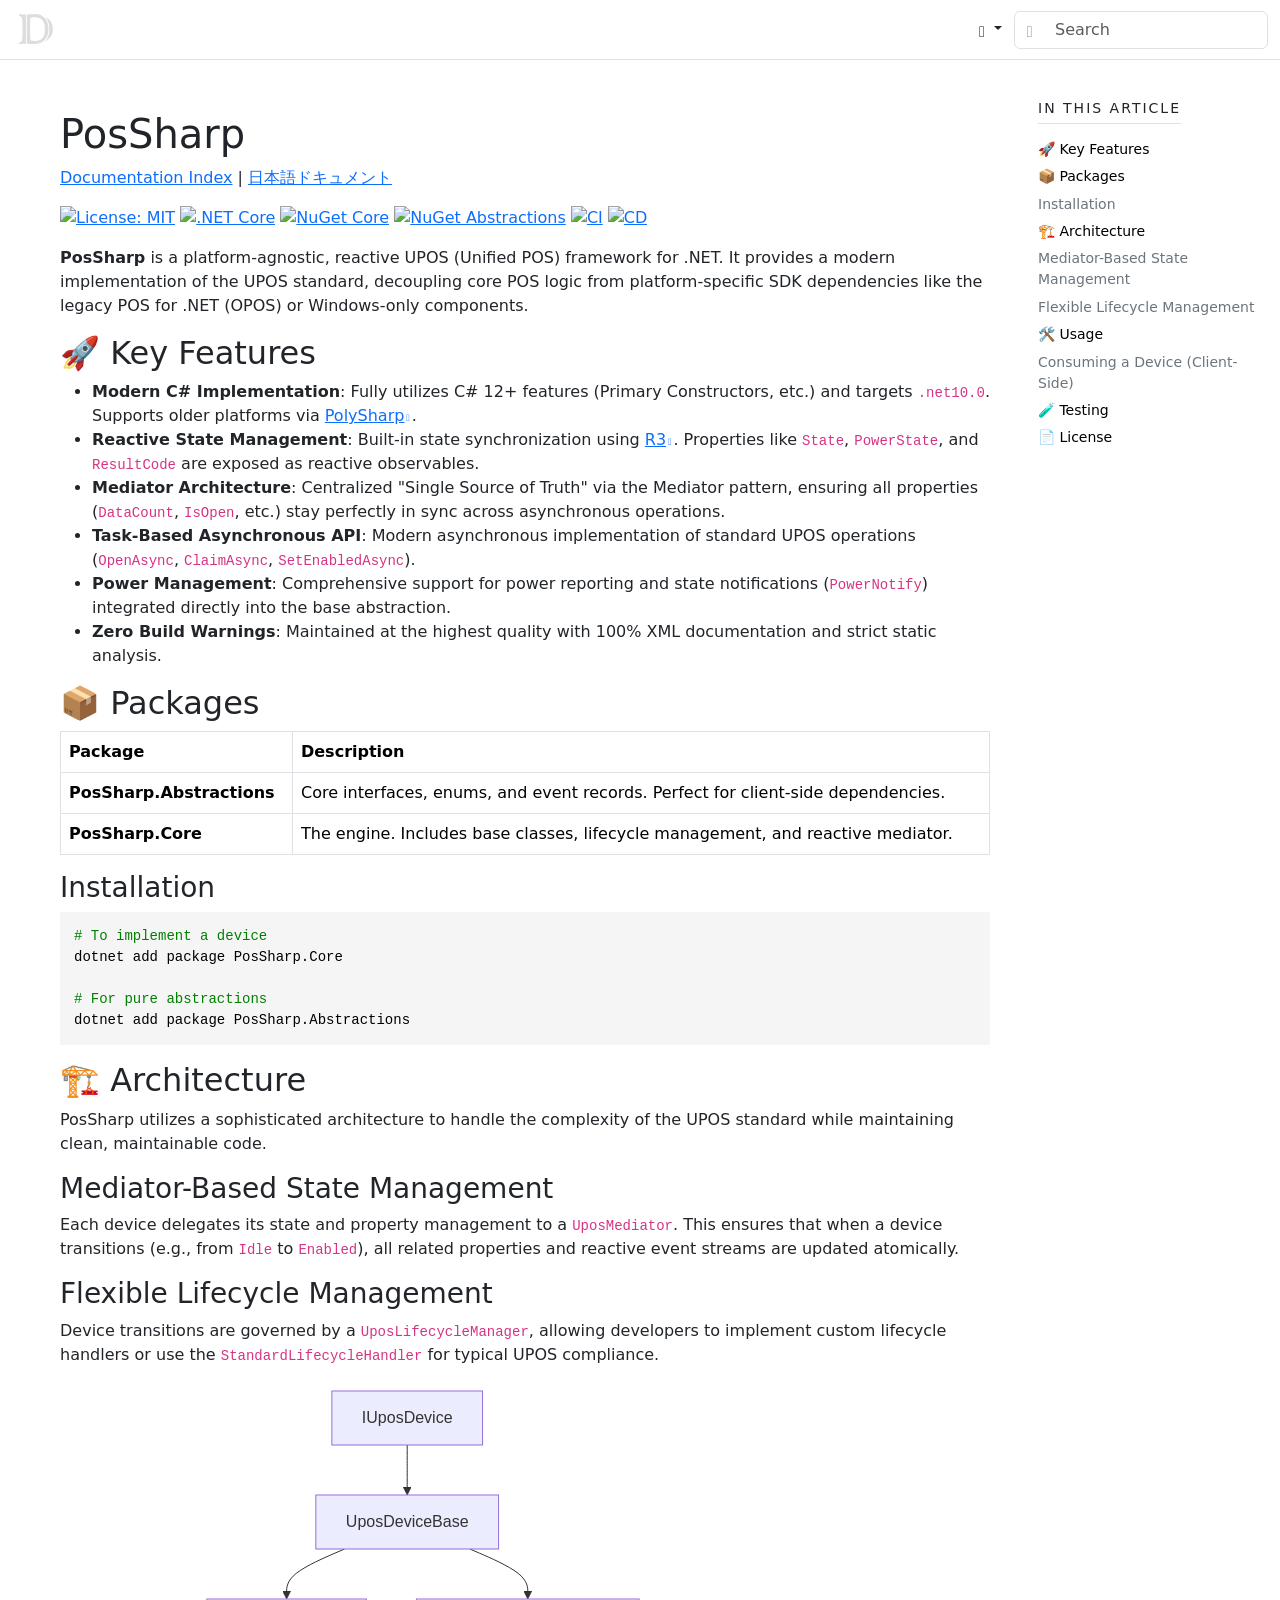
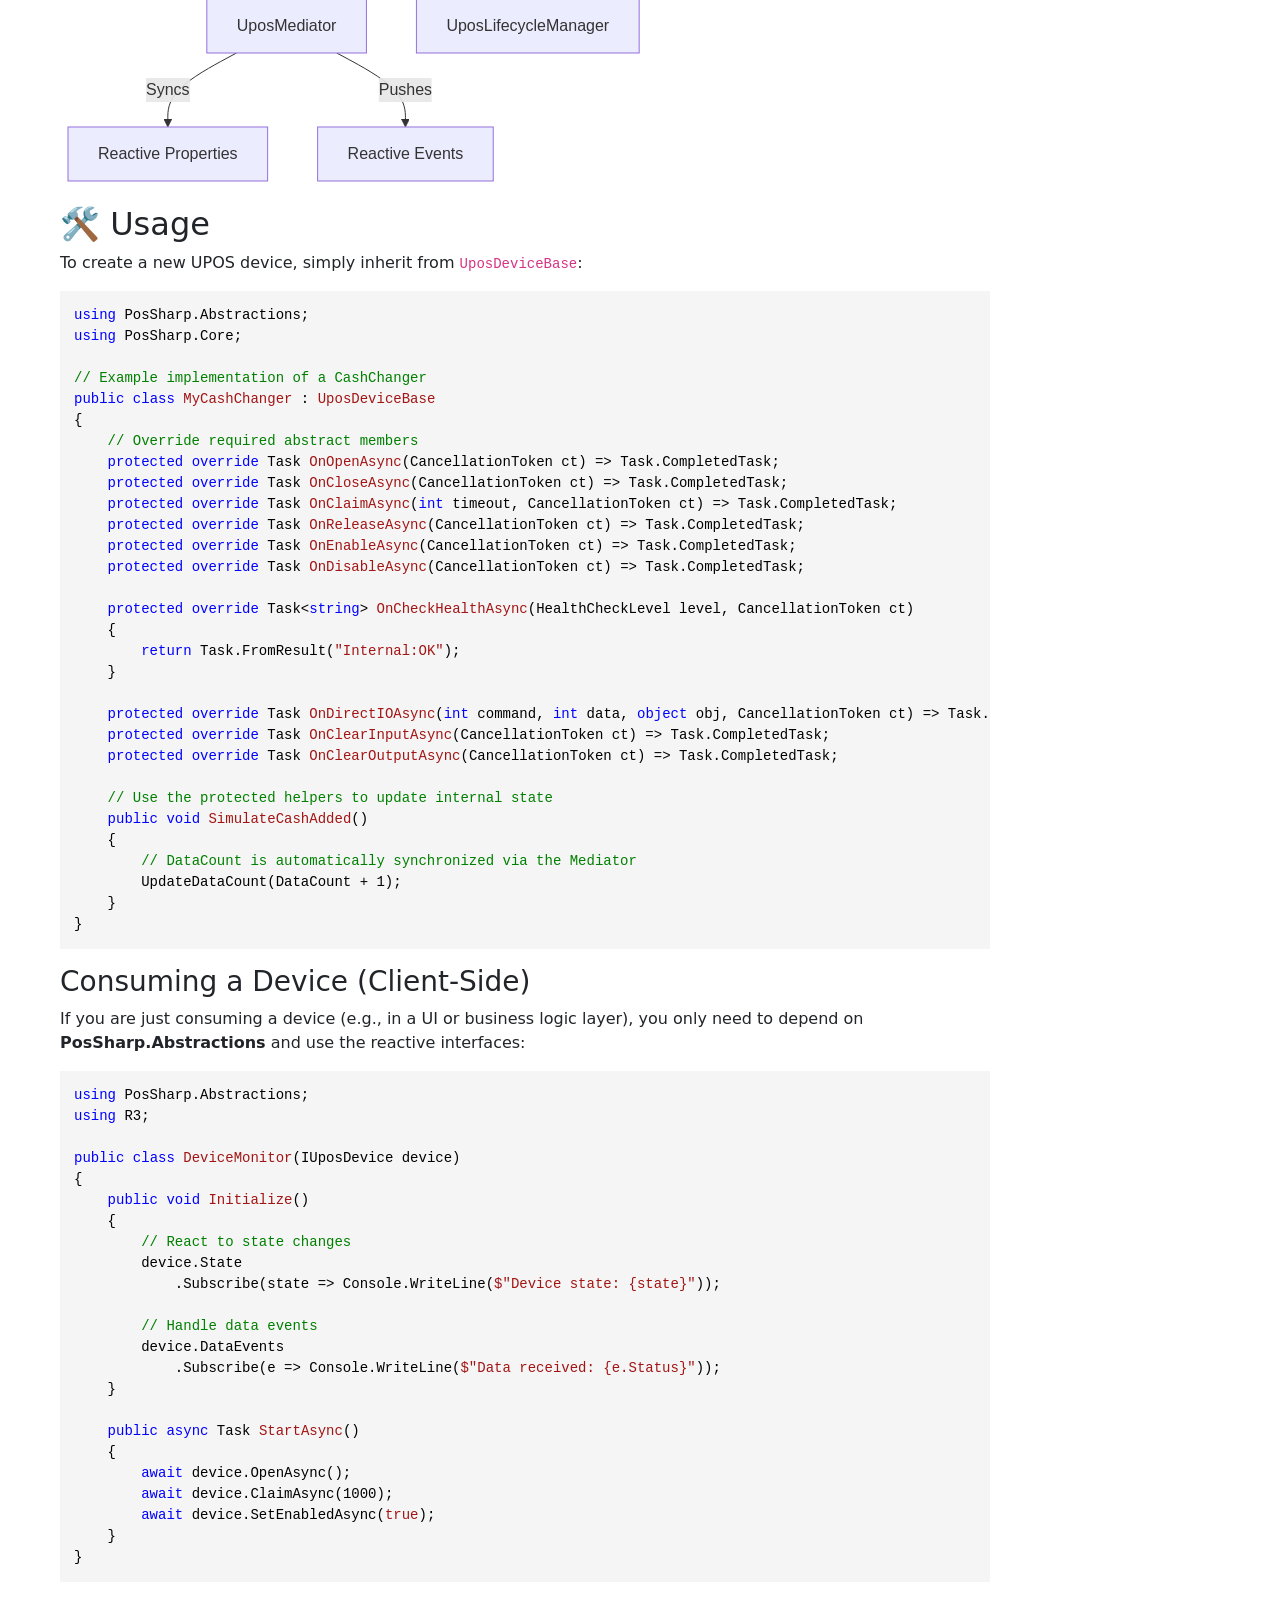
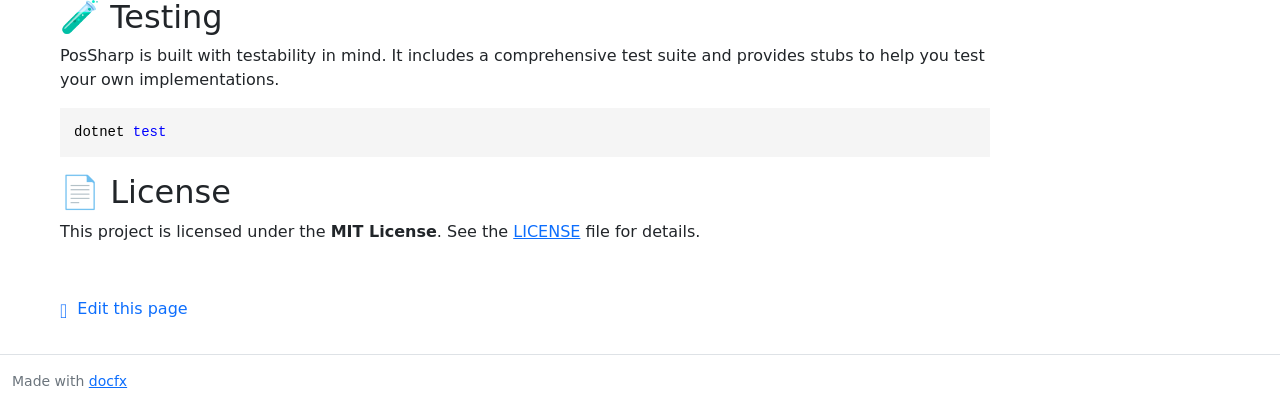
==== docs/reference/README.html @ 299fc596 "docs: add landing page for API reference site" ====
<!DOCTYPE html>
<html>
  <head>
    <meta charset="utf-8">
      <title>PosSharp | PosSharp API Reference </title>
      <meta name="viewport" content="width=device-width, initial-scale=1.0">
      <meta name="title" content="PosSharp | PosSharp API Reference ">
      
      
      <link rel="icon" href="favicon.ico">
      <link rel="stylesheet" href="public/docfx.min.css">
      <link rel="stylesheet" href="public/main.css">
      <meta name="docfx:navrel" content="">
      <meta name="docfx:tocrel" content="">
      
      <meta name="docfx:rel" content="">
      
      
      <meta name="docfx:docurl" content="https://github.com/w-red/PosSharp/blob/main/README.md/#L1">
      <meta name="loc:inThisArticle" content="In this article">
      <meta name="loc:searchResultsCount" content="{count} results for &quot;{query}&quot;">
      <meta name="loc:searchNoResults" content="No results for &quot;{query}&quot;">
      <meta name="loc:tocFilter" content="Filter by title">
      <meta name="loc:nextArticle" content="Next">
      <meta name="loc:prevArticle" content="Previous">
      <meta name="loc:themeLight" content="Light">
      <meta name="loc:themeDark" content="Dark">
      <meta name="loc:themeAuto" content="Auto">
      <meta name="loc:changeTheme" content="Change theme">
      <meta name="loc:copy" content="Copy">
      <meta name="loc:downloadPdf" content="Download PDF">

      <script type="module" src="./public/docfx.min.js"></script>

      <script>
        const theme = localStorage.getItem('theme') || 'auto'
        document.documentElement.setAttribute('data-bs-theme', theme === 'auto' ? (window.matchMedia('(prefers-color-scheme: dark)').matches ? 'dark' : 'light') : theme)
      </script>

  </head>

  <body class="tex2jax_ignore" data-layout="" data-yaml-mime="">
    <header class="bg-body border-bottom">
      <nav id="autocollapse" class="navbar navbar-expand-md" role="navigation">
        <div class="container-xxl flex-nowrap">
          <a class="navbar-brand" href="index.html">
            <img id="logo" class="svg" src="logo.svg" alt="">
            
          </a>
          <button class="btn btn-lg d-md-none border-0" type="button" data-bs-toggle="collapse" data-bs-target="#navpanel" aria-controls="navpanel" aria-expanded="false" aria-label="Toggle navigation">
            <i class="bi bi-three-dots"></i>
          </button>
          <div class="collapse navbar-collapse" id="navpanel">
            <div id="navbar">
              <form class="search" role="search" id="search">
                <i class="bi bi-search"></i>
                <input class="form-control" id="search-query" type="search" disabled placeholder="Search" autocomplete="off" aria-label="Search">
              </form>
            </div>
          </div>
        </div>
      </nav>
    </header>

    <main class="container-xxl">

      <div class="content">
        <div class="actionbar">

          <nav id="breadcrumb"></nav>
        </div>

        <article data-uid="">
<h1 id="possharp">PosSharp</h1>

<p><a href="docs/index.md">Documentation Index</a> | <a href="docs/index.jp.md">日本語ドキュメント</a></p>
<p><a href="https://opensource.org/licenses/MIT"><img src="https://img.shields.io/badge/License-MIT-yellow.svg" alt="License: MIT"></a>
<a href="https://dotnet.microsoft.com/download"><img src="https://img.shields.io/badge/.NET-10.0-blue.svg" alt=".NET Core"></a>
<a href="https://www.nuget.org/packages/PosSharp.Core/"><img src="https://img.shields.io/nuget/v/PosSharp.Core.svg?label=NuGet%20Core" alt="NuGet Core"></a>
<a href="https://www.nuget.org/packages/PosSharp.Abstractions/"><img src="https://img.shields.io/nuget/v/PosSharp.Abstractions.svg?label=NuGet%20Abstractions" alt="NuGet Abstractions"></a>
<a href="https://github.com/w-red/PosSharp/actions/workflows/ci.yml"><img src="https://github.com/w-red/PosSharp/actions/workflows/ci.yml/badge.svg" alt="CI"></a>
<a href="https://github.com/w-red/PosSharp/actions/workflows/release.yml"><img src="https://github.com/w-red/PosSharp/actions/workflows/release.yml/badge.svg" alt="CD"></a></p>
<p><strong>PosSharp</strong> is a platform-agnostic, reactive UPOS (Unified POS) framework for .NET. It provides a modern implementation of the UPOS standard, decoupling core POS logic from platform-specific SDK dependencies like the legacy POS for .NET (OPOS) or Windows-only components.</p>
<h2 id="-key-features">🚀 Key Features</h2>
<ul>
<li><strong>Modern C# Implementation</strong>: Fully utilizes C# 12+ features (Primary Constructors, etc.) and targets <code>.net10.0</code>. Supports older platforms via <a href="https://github.com/Sergio0694/PolySharp">PolySharp</a>.</li>
<li><strong>Reactive State Management</strong>: Built-in state synchronization using <a href="https://github.com/Cysharp/R3">R3</a>. Properties like <code>State</code>, <code>PowerState</code>, and <code>ResultCode</code> are exposed as reactive observables.</li>
<li><strong>Mediator Architecture</strong>: Centralized &quot;Single Source of Truth&quot; via the Mediator pattern, ensuring all properties (<code>DataCount</code>, <code>IsOpen</code>, etc.) stay perfectly in sync across asynchronous operations.</li>
<li><strong>Task-Based Asynchronous API</strong>: Modern asynchronous implementation of standard UPOS operations (<code>OpenAsync</code>, <code>ClaimAsync</code>, <code>SetEnabledAsync</code>).</li>
<li><strong>Power Management</strong>: Comprehensive support for power reporting and state notifications (<code>PowerNotify</code>) integrated directly into the base abstraction.</li>
<li><strong>Zero Build Warnings</strong>: Maintained at the highest quality with 100% XML documentation and strict static analysis.</li>
</ul>
<h2 id="-packages">📦 Packages</h2>
<table>
<thead>
<tr>
<th>Package</th>
<th>Description</th>
</tr>
</thead>
<tbody>
<tr>
<td><strong>PosSharp.Abstractions</strong></td>
<td>Core interfaces, enums, and event records. Perfect for client-side dependencies.</td>
</tr>
<tr>
<td><strong>PosSharp.Core</strong></td>
<td>The engine. Includes base classes, lifecycle management, and reactive mediator.</td>
</tr>
</tbody>
</table>
<h3 id="installation">Installation</h3>
<pre><code class="lang-bash"># To implement a device
dotnet add package PosSharp.Core

# For pure abstractions
dotnet add package PosSharp.Abstractions
</code></pre>
<h2 id="-architecture">🏗️ Architecture</h2>
<p>PosSharp utilizes a sophisticated architecture to handle the complexity of the UPOS standard while maintaining clean, maintainable code.</p>
<h3 id="mediator-based-state-management">Mediator-Based State Management</h3>
<p>Each device delegates its state and property management to a <code>UposMediator</code>. This ensures that when a device transitions (e.g., from <code>Idle</code> to <code>Enabled</code>), all related properties and reactive event streams are updated atomically.</p>
<h3 id="flexible-lifecycle-management">Flexible Lifecycle Management</h3>
<p>Device transitions are governed by a <code>UposLifecycleManager</code>, allowing developers to implement custom lifecycle handlers or use the <code>StandardLifecycleHandler</code> for typical UPOS compliance.</p>
<pre><code class="lang-mermaid">graph TD
    Device[IUposDevice] --&gt; Base[UposDeviceBase]
    Base --&gt; Mediator[UposMediator]
    Base --&gt; Lifecycle[UposLifecycleManager]
    Mediator -- Syncs --&gt; Props[Reactive Properties]
    Mediator -- Pushes --&gt; Events[Reactive Events]
</code></pre>
<h2 id="-usage">🛠️ Usage</h2>
<p>To create a new UPOS device, simply inherit from <code>UposDeviceBase</code>:</p>
<pre><code class="lang-csharp">using PosSharp.Abstractions;
using PosSharp.Core;

// Example implementation of a CashChanger
public class MyCashChanger : UposDeviceBase
{
    // Override required abstract members
    protected override Task OnOpenAsync(CancellationToken ct) =&gt; Task.CompletedTask;
    protected override Task OnCloseAsync(CancellationToken ct) =&gt; Task.CompletedTask;
    protected override Task OnClaimAsync(int timeout, CancellationToken ct) =&gt; Task.CompletedTask;
    protected override Task OnReleaseAsync(CancellationToken ct) =&gt; Task.CompletedTask;
    protected override Task OnEnableAsync(CancellationToken ct) =&gt; Task.CompletedTask;
    protected override Task OnDisableAsync(CancellationToken ct) =&gt; Task.CompletedTask;

    protected override Task&lt;string&gt; OnCheckHealthAsync(HealthCheckLevel level, CancellationToken ct)
    {
        return Task.FromResult(&quot;Internal:OK&quot;);
    }

    protected override Task OnDirectIOAsync(int command, int data, object obj, CancellationToken ct) =&gt; Task.CompletedTask;
    protected override Task OnClearInputAsync(CancellationToken ct) =&gt; Task.CompletedTask;
    protected override Task OnClearOutputAsync(CancellationToken ct) =&gt; Task.CompletedTask;
    
    // Use the protected helpers to update internal state
    public void SimulateCashAdded()
    {
        // DataCount is automatically synchronized via the Mediator
        UpdateDataCount(DataCount + 1);
    }
}
</code></pre>
<h3 id="consuming-a-device-client-side">Consuming a Device (Client-Side)</h3>
<p>If you are just consuming a device (e.g., in a UI or business logic layer), you only need to depend on <strong>PosSharp.Abstractions</strong> and use the reactive interfaces:</p>
<pre><code class="lang-csharp">using PosSharp.Abstractions;
using R3;

public class DeviceMonitor(IUposDevice device)
{
    public void Initialize()
    {
        // React to state changes
        device.State
            .Subscribe(state =&gt; Console.WriteLine($&quot;Device state: {state}&quot;));

        // Handle data events
        device.DataEvents
            .Subscribe(e =&gt; Console.WriteLine($&quot;Data received: {e.Status}&quot;));
    }

    public async Task StartAsync()
    {
        await device.OpenAsync();
        await device.ClaimAsync(1000);
        await device.SetEnabledAsync(true);
    }
}
</code></pre>
<h2 id="-testing">🧪 Testing</h2>
<p>PosSharp is built with testability in mind. It includes a comprehensive test suite and provides stubs to help you test your own implementations.</p>
<pre><code class="lang-bash">dotnet test
</code></pre>
<h2 id="-license">📄 License</h2>
<p>This project is licensed under the <strong>MIT License</strong>. See the <a href="LICENSE">LICENSE</a> file for details.</p>

</article>

        <div class="contribution d-print-none">
          <a href="https://github.com/w-red/PosSharp/blob/main/README.md/#L1" class="edit-link">Edit this page</a>
        </div>

        <div class="next-article d-print-none border-top" id="nextArticle"></div>

      </div>

      <div class="affix">
        <nav id="affix"></nav>
      </div>
    </main>

    <div class="container-xxl search-results" id="search-results"></div>

    <footer class="border-top text-secondary">
      <div class="container-xxl">
        <div class="flex-fill">
          <span>Made with <a href="https://dotnet.github.io/docfx">docfx</a></span>
        </div>
      </div>
    </footer>
  </body>
</html>
---- docs/reference/public/docfx.min.css ----
@charset "UTF-8";@font-face{font-display:block;font-family:bootstrap-icons;src:url("./bootstrap-icons-CVBWLLHT.woff2?24e3eb84d0bcaf83d77f904c78ac1f47") format("woff2"),url("./bootstrap-icons-VQNJTM6Q.woff?24e3eb84d0bcaf83d77f904c78ac1f47") format("woff")}.bi:before,[class^=bi-]:before,[class*=" bi-"]:before{display:inline-block;font-family:bootstrap-icons!important;font-style:normal;font-weight:400!important;font-variant:normal;text-transform:none;line-height:1;vertical-align:-.125em;-webkit-font-smoothing:antialiased;-moz-osx-font-smoothing:grayscale}.bi-123:before{content:"\f67f"}.bi-alarm-fill:before{content:"\f101"}.bi-alarm:before{content:"\f102"}.bi-align-bottom:before{content:"\f103"}.bi-align-center:before{content:"\f104"}.bi-align-end:before{content:"\f105"}.bi-align-middle:before{content:"\f106"}.bi-align-start:before{content:"\f107"}.bi-align-top:before{content:"\f108"}.bi-alt:before{content:"\f109"}.bi-app-indicator:before{content:"\f10a"}.bi-app:before{content:"\f10b"}.bi-archive-fill:before{content:"\f10c"}.bi-archive:before{content:"\f10d"}.bi-arrow-90deg-down:before{content:"\f10e"}.bi-arrow-90deg-left:before{content:"\f10f"}.bi-arrow-90deg-right:before{content:"\f110"}.bi-arrow-90deg-up:before{content:"\f111"}.bi-arrow-bar-down:before{content:"\f112"}.bi-arrow-bar-left:before{content:"\f113"}.bi-arrow-bar-right:before{content:"\f114"}.bi-arrow-bar-up:before{content:"\f115"}.bi-arrow-clockwise:before{content:"\f116"}.bi-arrow-counterclockwise:before{content:"\f117"}.bi-arrow-down-circle-fill:before{content:"\f118"}.bi-arrow-down-circle:before{content:"\f119"}.bi-arrow-down-left-circle-fill:before{content:"\f11a"}.bi-arrow-down-left-circle:before{content:"\f11b"}.bi-arrow-down-left-square-fill:before{content:"\f11c"}.bi-arrow-down-left-square:before{content:"\f11d"}.bi-arrow-down-left:before{content:"\f11e"}.bi-arrow-down-right-circle-fill:before{content:"\f11f"}.bi-arrow-down-right-circle:before{content:"\f120"}.bi-arrow-down-right-square-fill:before{content:"\f121"}.bi-arrow-down-right-square:before{content:"\f122"}.bi-arrow-down-right:before{content:"\f123"}.bi-arrow-down-short:before{content:"\f124"}.bi-arrow-down-square-fill:before{content:"\f125"}.bi-arrow-down-square:before{content:"\f126"}.bi-arrow-down-up:before{content:"\f127"}.bi-arrow-down:before{content:"\f128"}.bi-arrow-left-circle-fill:before{content:"\f129"}.bi-arrow-left-circle:before{content:"\f12a"}.bi-arrow-left-right:before{content:"\f12b"}.bi-arrow-left-short:before{content:"\f12c"}.bi-arrow-left-square-fill:before{content:"\f12d"}.bi-arrow-left-square:before{content:"\f12e"}.bi-arrow-left:before{content:"\f12f"}.bi-arrow-repeat:before{content:"\f130"}.bi-arrow-return-left:before{content:"\f131"}.bi-arrow-return-right:before{content:"\f132"}.bi-arrow-right-circle-fill:before{content:"\f133"}.bi-arrow-right-circle:before{content:"\f134"}.bi-arrow-right-short:before{content:"\f135"}.bi-arrow-right-square-fill:before{content:"\f136"}.bi-arrow-right-square:before{content:"\f137"}.bi-arrow-right:before{content:"\f138"}.bi-arrow-up-circle-fill:before{content:"\f139"}.bi-arrow-up-circle:before{content:"\f13a"}.bi-arrow-up-left-circle-fill:before{content:"\f13b"}.bi-arrow-up-left-circle:before{content:"\f13c"}.bi-arrow-up-left-square-fill:before{content:"\f13d"}.bi-arrow-up-left-square:before{content:"\f13e"}.bi-arrow-up-left:before{content:"\f13f"}.bi-arrow-up-right-circle-fill:before{content:"\f140"}.bi-arrow-up-right-circle:before{content:"\f141"}.bi-arrow-up-right-square-fill:before{content:"\f142"}.bi-arrow-up-right-square:before{content:"\f143"}.bi-arrow-up-right:before{content:"\f144"}.bi-arrow-up-short:before{content:"\f145"}.bi-arrow-up-square-fill:before{content:"\f146"}.bi-arrow-up-square:before{content:"\f147"}.bi-arrow-up:before{content:"\f148"}.bi-arrows-angle-contract:before{content:"\f149"}.bi-arrows-angle-expand:before{content:"\f14a"}.bi-arrows-collapse:before{content:"\f14b"}.bi-arrows-expand:before{content:"\f14c"}.bi-arrows-fullscreen:before{content:"\f14d"}.bi-arrows-move:before{content:"\f14e"}.bi-aspect-ratio-fill:before{content:"\f14f"}.bi-aspect-ratio:before{content:"\f150"}.bi-asterisk:before{content:"\f151"}.bi-at:before{content:"\f152"}.bi-award-fill:before{content:"\f153"}.bi-award:before{content:"\f154"}.bi-back:before{content:"\f155"}.bi-backspace-fill:before{content:"\f156"}.bi-backspace-reverse-fill:before{content:"\f157"}.bi-backspace-reverse:before{content:"\f158"}.bi-backspace:before{content:"\f159"}.bi-badge-3d-fill:before{content:"\f15a"}.bi-badge-3d:before{content:"\f15b"}.bi-badge-4k-fill:before{content:"\f15c"}.bi-badge-4k:before{content:"\f15d"}.bi-badge-8k-fill:before{content:"\f15e"}.bi-badge-8k:before{content:"\f15f"}.bi-badge-ad-fill:before{content:"\f160"}.bi-badge-ad:before{content:"\f161"}.bi-badge-ar-fill:before{content:"\f162"}.bi-badge-ar:before{content:"\f163"}.bi-badge-cc-fill:before{content:"\f164"}.bi-badge-cc:before{content:"\f165"}.bi-badge-hd-fill:before{content:"\f166"}.bi-badge-hd:before{content:"\f167"}.bi-badge-tm-fill:before{content:"\f168"}.bi-badge-tm:before{content:"\f169"}.bi-badge-vo-fill:before{content:"\f16a"}.bi-badge-vo:before{content:"\f16b"}.bi-badge-vr-fill:before{content:"\f16c"}.bi-badge-vr:before{content:"\f16d"}.bi-badge-wc-fill:before{content:"\f16e"}.bi-badge-wc:before{content:"\f16f"}.bi-bag-check-fill:before{content:"\f170"}.bi-bag-check:before{content:"\f171"}.bi-bag-dash-fill:before{content:"\f172"}.bi-bag-dash:before{content:"\f173"}.bi-bag-fill:before{content:"\f174"}.bi-bag-plus-fill:before{content:"\f175"}.bi-bag-plus:before{content:"\f176"}.bi-bag-x-fill:before{content:"\f177"}.bi-bag-x:before{content:"\f178"}.bi-bag:before{content:"\f179"}.bi-bar-chart-fill:before{content:"\f17a"}.bi-bar-chart-line-fill:before{content:"\f17b"}.bi-bar-chart-line:before{content:"\f17c"}.bi-bar-chart-steps:before{content:"\f17d"}.bi-bar-chart:before{content:"\f17e"}.bi-basket-fill:before{content:"\f17f"}.bi-basket:before{content:"\f180"}.bi-basket2-fill:before{content:"\f181"}.bi-basket2:before{content:"\f182"}.bi-basket3-fill:before{content:"\f183"}.bi-basket3:before{content:"\f184"}.bi-battery-charging:before{content:"\f185"}.bi-battery-full:before{content:"\f186"}.bi-battery-half:before{content:"\f187"}.bi-battery:before{content:"\f188"}.bi-bell-fill:before{content:"\f189"}.bi-bell:before{content:"\f18a"}.bi-bezier:before{content:"\f18b"}.bi-bezier2:before{content:"\f18c"}.bi-bicycle:before{content:"\f18d"}.bi-binoculars-fill:before{content:"\f18e"}.bi-binoculars:before{content:"\f18f"}.bi-blockquote-left:before{content:"\f190"}.bi-blockquote-right:before{content:"\f191"}.bi-book-fill:before{content:"\f192"}.bi-book-half:before{content:"\f193"}.bi-book:before{content:"\f194"}.bi-bookmark-check-fill:before{content:"\f195"}.bi-bookmark-check:before{content:"\f196"}.bi-bookmark-dash-fill:before{content:"\f197"}.bi-bookmark-dash:before{content:"\f198"}.bi-bookmark-fill:before{content:"\f199"}.bi-bookmark-heart-fill:before{content:"\f19a"}.bi-bookmark-heart:before{content:"\f19b"}.bi-bookmark-plus-fill:before{content:"\f19c"}.bi-bookmark-plus:before{content:"\f19d"}.bi-bookmark-star-fill:before{content:"\f19e"}.bi-bookmark-star:before{content:"\f19f"}.bi-bookmark-x-fill:before{content:"\f1a0"}.bi-bookmark-x:before{content:"\f1a1"}.bi-bookmark:before{content:"\f1a2"}.bi-bookmarks-fill:before{content:"\f1a3"}.bi-bookmarks:before{content:"\f1a4"}.bi-bookshelf:before{content:"\f1a5"}.bi-bootstrap-fill:before{content:"\f1a6"}.bi-bootstrap-reboot:before{content:"\f1a7"}.bi-bootstrap:before{content:"\f1a8"}.bi-border-all:before{content:"\f1a9"}.bi-border-bottom:before{content:"\f1aa"}.bi-border-center:before{content:"\f1ab"}.bi-border-inner:before{content:"\f1ac"}.bi-border-left:before{content:"\f1ad"}.bi-border-middle:before{content:"\f1ae"}.bi-border-outer:before{content:"\f1af"}.bi-border-right:before{content:"\f1b0"}.bi-border-style:before{content:"\f1b1"}.bi-border-top:before{content:"\f1b2"}.bi-border-width:before{content:"\f1b3"}.bi-border:before{content:"\f1b4"}.bi-bounding-box-circles:before{content:"\f1b5"}.bi-bounding-box:before{content:"\f1b6"}.bi-box-arrow-down-left:before{content:"\f1b7"}.bi-box-arrow-down-right:before{content:"\f1b8"}.bi-box-arrow-down:before{content:"\f1b9"}.bi-box-arrow-in-down-left:before{content:"\f1ba"}.bi-box-arrow-in-down-right:before{content:"\f1bb"}.bi-box-arrow-in-down:before{content:"\f1bc"}.bi-box-arrow-in-left:before{content:"\f1bd"}.bi-box-arrow-in-right:before{content:"\f1be"}.bi-box-arrow-in-up-left:before{content:"\f1bf"}.bi-box-arrow-in-up-right:before{content:"\f1c0"}.bi-box-arrow-in-up:before{content:"\f1c1"}.bi-box-arrow-left:before{content:"\f1c2"}.bi-box-arrow-right:before{content:"\f1c3"}.bi-box-arrow-up-left:before{content:"\f1c4"}.bi-box-arrow-up-right:before{content:"\f1c5"}.bi-box-arrow-up:before{content:"\f1c6"}.bi-box-seam:before{content:"\f1c7"}.bi-box:before{content:"\f1c8"}.bi-braces:before{content:"\f1c9"}.bi-bricks:before{content:"\f1ca"}.bi-briefcase-fill:before{content:"\f1cb"}.bi-briefcase:before{content:"\f1cc"}.bi-brightness-alt-high-fill:before{content:"\f1cd"}.bi-brightness-alt-high:before{content:"\f1ce"}.bi-brightness-alt-low-fill:before{content:"\f1cf"}.bi-brightness-alt-low:before{content:"\f1d0"}.bi-brightness-high-fill:before{content:"\f1d1"}.bi-brightness-high:before{content:"\f1d2"}.bi-brightness-low-fill:before{content:"\f1d3"}.bi-brightness-low:before{content:"\f1d4"}.bi-broadcast-pin:before{content:"\f1d5"}.bi-broadcast:before{content:"\f1d6"}.bi-brush-fill:before{content:"\f1d7"}.bi-brush:before{content:"\f1d8"}.bi-bucket-fill:before{content:"\f1d9"}.bi-bucket:before{content:"\f1da"}.bi-bug-fill:before{content:"\f1db"}.bi-bug:before{content:"\f1dc"}.bi-building:before{content:"\f1dd"}.bi-bullseye:before{content:"\f1de"}.bi-calculator-fill:before{content:"\f1df"}.bi-calculator:before{content:"\f1e0"}.bi-calendar-check-fill:before{content:"\f1e1"}.bi-calendar-check:before{content:"\f1e2"}.bi-calendar-date-fill:before{content:"\f1e3"}.bi-calendar-date:before{content:"\f1e4"}.bi-calendar-day-fill:before{content:"\f1e5"}.bi-calendar-day:before{content:"\f1e6"}.bi-calendar-event-fill:before{content:"\f1e7"}.bi-calendar-event:before{content:"\f1e8"}.bi-calendar-fill:before{content:"\f1e9"}.bi-calendar-minus-fill:before{content:"\f1ea"}.bi-calendar-minus:before{content:"\f1eb"}.bi-calendar-month-fill:before{content:"\f1ec"}.bi-calendar-month:before{content:"\f1ed"}.bi-calendar-plus-fill:before{content:"\f1ee"}.bi-calendar-plus:before{content:"\f1ef"}.bi-calendar-range-fill:before{content:"\f1f0"}.bi-calendar-range:before{content:"\f1f1"}.bi-calendar-week-fill:before{content:"\f1f2"}.bi-calendar-week:before{content:"\f1f3"}.bi-calendar-x-fill:before{content:"\f1f4"}.bi-calendar-x:before{content:"\f1f5"}.bi-calendar:before{content:"\f1f6"}.bi-calendar2-check-fill:before{content:"\f1f7"}.bi-calendar2-check:before{content:"\f1f8"}.bi-calendar2-date-fill:before{content:"\f1f9"}.bi-calendar2-date:before{content:"\f1fa"}.bi-calendar2-day-fill:before{content:"\f1fb"}.bi-calendar2-day:before{content:"\f1fc"}.bi-calendar2-event-fill:before{content:"\f1fd"}.bi-calendar2-event:before{content:"\f1fe"}.bi-calendar2-fill:before{content:"\f1ff"}.bi-calendar2-minus-fill:before{content:"\f200"}.bi-calendar2-minus:before{content:"\f201"}.bi-calendar2-month-fill:before{content:"\f202"}.bi-calendar2-month:before{content:"\f203"}.bi-calendar2-plus-fill:before{content:"\f204"}.bi-calendar2-plus:before{content:"\f205"}.bi-calendar2-range-fill:before{content:"\f206"}.bi-calendar2-range:before{content:"\f207"}.bi-calendar2-week-fill:before{content:"\f208"}.bi-calendar2-week:before{content:"\f209"}.bi-calendar2-x-fill:before{content:"\f20a"}.bi-calendar2-x:before{content:"\f20b"}.bi-calendar2:before{content:"\f20c"}.bi-calendar3-event-fill:before{content:"\f20d"}.bi-calendar3-event:before{content:"\f20e"}.bi-calendar3-fill:before{content:"\f20f"}.bi-calendar3-range-fill:before{content:"\f210"}.bi-calendar3-range:before{content:"\f211"}.bi-calendar3-week-fill:before{content:"\f212"}.bi-calendar3-week:before{content:"\f213"}.bi-calendar3:before{content:"\f214"}.bi-calendar4-event:before{content:"\f215"}.bi-calendar4-range:before{content:"\f216"}.bi-calendar4-week:before{content:"\f217"}.bi-calendar4:before{content:"\f218"}.bi-camera-fill:before{content:"\f219"}.bi-camera-reels-fill:before{content:"\f21a"}.bi-camera-reels:before{content:"\f21b"}.bi-camera-video-fill:before{content:"\f21c"}.bi-camera-video-off-fill:before{content:"\f21d"}.bi-camera-video-off:before{content:"\f21e"}.bi-camera-video:before{content:"\f21f"}.bi-camera:before{content:"\f220"}.bi-camera2:before{content:"\f221"}.bi-capslock-fill:before{content:"\f222"}.bi-capslock:before{content:"\f223"}.bi-card-checklist:before{content:"\f224"}.bi-card-heading:before{content:"\f225"}.bi-card-image:before{content:"\f226"}.bi-card-list:before{content:"\f227"}.bi-card-text:before{content:"\f228"}.bi-caret-down-fill:before{content:"\f229"}.bi-caret-down-square-fill:before{content:"\f22a"}.bi-caret-down-square:before{content:"\f22b"}.bi-caret-down:before{content:"\f22c"}.bi-caret-left-fill:before{content:"\f22d"}.bi-caret-left-square-fill:before{content:"\f22e"}.bi-caret-left-square:before{content:"\f22f"}.bi-caret-left:before{content:"\f230"}.bi-caret-right-fill:before{content:"\f231"}.bi-caret-right-square-fill:before{content:"\f232"}.bi-caret-right-square:before{content:"\f233"}.bi-caret-right:before{content:"\f234"}.bi-caret-up-fill:before{content:"\f235"}.bi-caret-up-square-fill:before{content:"\f236"}.bi-caret-up-square:before{content:"\f237"}.bi-caret-up:before{content:"\f238"}.bi-cart-check-fill:before{content:"\f239"}.bi-cart-check:before{content:"\f23a"}.bi-cart-dash-fill:before{content:"\f23b"}.bi-cart-dash:before{content:"\f23c"}.bi-cart-fill:before{content:"\f23d"}.bi-cart-plus-fill:before{content:"\f23e"}.bi-cart-plus:before{content:"\f23f"}.bi-cart-x-fill:before{content:"\f240"}.bi-cart-x:before{content:"\f241"}.bi-cart:before{content:"\f242"}.bi-cart2:before{content:"\f243"}.bi-cart3:before{content:"\f244"}.bi-cart4:before{content:"\f245"}.bi-cash-stack:before{content:"\f246"}.bi-cash:before{content:"\f247"}.bi-cast:before{content:"\f248"}.bi-chat-dots-fill:before{content:"\f249"}.bi-chat-dots:before{content:"\f24a"}.bi-chat-fill:before{content:"\f24b"}.bi-chat-left-dots-fill:before{content:"\f24c"}.bi-chat-left-dots:before{content:"\f24d"}.bi-chat-left-fill:before{content:"\f24e"}.bi-chat-left-quote-fill:before{content:"\f24f"}.bi-chat-left-quote:before{content:"\f250"}.bi-chat-left-text-fill:before{content:"\f251"}.bi-chat-left-text:before{content:"\f252"}.bi-chat-left:before{content:"\f253"}.bi-chat-quote-fill:before{content:"\f254"}.bi-chat-quote:before{content:"\f255"}.bi-chat-right-dots-fill:before{content:"\f256"}.bi-chat-right-dots:before{content:"\f257"}.bi-chat-right-fill:before{content:"\f258"}.bi-chat-right-quote-fill:before{content:"\f259"}.bi-chat-right-quote:before{content:"\f25a"}.bi-chat-right-text-fill:before{content:"\f25b"}.bi-chat-right-text:before{content:"\f25c"}.bi-chat-right:before{content:"\f25d"}.bi-chat-square-dots-fill:before{content:"\f25e"}.bi-chat-square-dots:before{content:"\f25f"}.bi-chat-square-fill:before{content:"\f260"}.bi-chat-square-quote-fill:before{content:"\f261"}.bi-chat-square-quote:before{content:"\f262"}.bi-chat-square-text-fill:before{content:"\f263"}.bi-chat-square-text:before{content:"\f264"}.bi-chat-square:before{content:"\f265"}.bi-chat-text-fill:before{content:"\f266"}.bi-chat-text:before{content:"\f267"}.bi-chat:before{content:"\f268"}.bi-check-all:before{content:"\f269"}.bi-check-circle-fill:before{content:"\f26a"}.bi-check-circle:before{content:"\f26b"}.bi-check-square-fill:before{content:"\f26c"}.bi-check-square:before{content:"\f26d"}.bi-check:before{content:"\f26e"}.bi-check2-all:before{content:"\f26f"}.bi-check2-circle:before{content:"\f270"}.bi-check2-square:before{content:"\f271"}.bi-check2:before{content:"\f272"}.bi-chevron-bar-contract:before{content:"\f273"}.bi-chevron-bar-down:before{content:"\f274"}.bi-chevron-bar-expand:before{content:"\f275"}.bi-chevron-bar-left:before{content:"\f276"}.bi-chevron-bar-right:before{content:"\f277"}.bi-chevron-bar-up:before{content:"\f278"}.bi-chevron-compact-down:before{content:"\f279"}.bi-chevron-compact-left:before{content:"\f27a"}.bi-chevron-compact-right:before{content:"\f27b"}.bi-chevron-compact-up:before{content:"\f27c"}.bi-chevron-contract:before{content:"\f27d"}.bi-chevron-double-down:before{content:"\f27e"}.bi-chevron-double-left:before{content:"\f27f"}.bi-chevron-double-right:before{content:"\f280"}.bi-chevron-double-up:before{content:"\f281"}.bi-chevron-down:before{content:"\f282"}.bi-chevron-expand:before{content:"\f283"}.bi-chevron-left:before{content:"\f284"}.bi-chevron-right:before{content:"\f285"}.bi-chevron-up:before{content:"\f286"}.bi-circle-fill:before{content:"\f287"}.bi-circle-half:before{content:"\f288"}.bi-circle-square:before{content:"\f289"}.bi-circle:before{content:"\f28a"}.bi-clipboard-check:before{content:"\f28b"}.bi-clipboard-data:before{content:"\f28c"}.bi-clipboard-minus:before{content:"\f28d"}.bi-clipboard-plus:before{content:"\f28e"}.bi-clipboard-x:before{content:"\f28f"}.bi-clipboard:before{content:"\f290"}.bi-clock-fill:before{content:"\f291"}.bi-clock-history:before{content:"\f292"}.bi-clock:before{content:"\f293"}.bi-cloud-arrow-down-fill:before{content:"\f294"}.bi-cloud-arrow-down:before{content:"\f295"}.bi-cloud-arrow-up-fill:before{content:"\f296"}.bi-cloud-arrow-up:before{content:"\f297"}.bi-cloud-check-fill:before{content:"\f298"}.bi-cloud-check:before{content:"\f299"}.bi-cloud-download-fill:before{content:"\f29a"}.bi-cloud-download:before{content:"\f29b"}.bi-cloud-drizzle-fill:before{content:"\f29c"}.bi-cloud-drizzle:before{content:"\f29d"}.bi-cloud-fill:before{content:"\f29e"}.bi-cloud-fog-fill:before{content:"\f29f"}.bi-cloud-fog:before{content:"\f2a0"}.bi-cloud-fog2-fill:before{content:"\f2a1"}.bi-cloud-fog2:before{content:"\f2a2"}.bi-cloud-hail-fill:before{content:"\f2a3"}.bi-cloud-hail:before{content:"\f2a4"}.bi-cloud-haze-fill:before{content:"\f2a6"}.bi-cloud-haze:before{content:"\f2a7"}.bi-cloud-haze2-fill:before{content:"\f2a8"}.bi-cloud-lightning-fill:before{content:"\f2a9"}.bi-cloud-lightning-rain-fill:before{content:"\f2aa"}.bi-cloud-lightning-rain:before{content:"\f2ab"}.bi-cloud-lightning:before{content:"\f2ac"}.bi-cloud-minus-fill:before{content:"\f2ad"}.bi-cloud-minus:before{content:"\f2ae"}.bi-cloud-moon-fill:before{content:"\f2af"}.bi-cloud-moon:before{content:"\f2b0"}.bi-cloud-plus-fill:before{content:"\f2b1"}.bi-cloud-plus:before{content:"\f2b2"}.bi-cloud-rain-fill:before{content:"\f2b3"}.bi-cloud-rain-heavy-fill:before{content:"\f2b4"}.bi-cloud-rain-heavy:before{content:"\f2b5"}.bi-cloud-rain:before{content:"\f2b6"}.bi-cloud-slash-fill:before{content:"\f2b7"}.bi-cloud-slash:before{content:"\f2b8"}.bi-cloud-sleet-fill:before{content:"\f2b9"}.bi-cloud-sleet:before{content:"\f2ba"}.bi-cloud-snow-fill:before{content:"\f2bb"}.bi-cloud-snow:before{content:"\f2bc"}.bi-cloud-sun-fill:before{content:"\f2bd"}.bi-cloud-sun:before{content:"\f2be"}.bi-cloud-upload-fill:before{content:"\f2bf"}.bi-cloud-upload:before{content:"\f2c0"}.bi-cloud:before{content:"\f2c1"}.bi-clouds-fill:before{content:"\f2c2"}.bi-clouds:before{content:"\f2c3"}.bi-cloudy-fill:before{content:"\f2c4"}.bi-cloudy:before{content:"\f2c5"}.bi-code-slash:before{content:"\f2c6"}.bi-code-square:before{content:"\f2c7"}.bi-code:before{content:"\f2c8"}.bi-collection-fill:before{content:"\f2c9"}.bi-collection-play-fill:before{content:"\f2ca"}.bi-collection-play:before{content:"\f2cb"}.bi-collection:before{content:"\f2cc"}.bi-columns-gap:before{content:"\f2cd"}.bi-columns:before{content:"\f2ce"}.bi-command:before{content:"\f2cf"}.bi-compass-fill:before{content:"\f2d0"}.bi-compass:before{content:"\f2d1"}.bi-cone-striped:before{content:"\f2d2"}.bi-cone:before{content:"\f2d3"}.bi-controller:before{content:"\f2d4"}.bi-cpu-fill:before{content:"\f2d5"}.bi-cpu:before{content:"\f2d6"}.bi-credit-card-2-back-fill:before{content:"\f2d7"}.bi-credit-card-2-back:before{content:"\f2d8"}.bi-credit-card-2-front-fill:before{content:"\f2d9"}.bi-credit-card-2-front:before{content:"\f2da"}.bi-credit-card-fill:before{content:"\f2db"}.bi-credit-card:before{content:"\f2dc"}.bi-crop:before{content:"\f2dd"}.bi-cup-fill:before{content:"\f2de"}.bi-cup-straw:before{content:"\f2df"}.bi-cup:before{content:"\f2e0"}.bi-cursor-fill:before{content:"\f2e1"}.bi-cursor-text:before{content:"\f2e2"}.bi-cursor:before{content:"\f2e3"}.bi-dash-circle-dotted:before{content:"\f2e4"}.bi-dash-circle-fill:before{content:"\f2e5"}.bi-dash-circle:before{content:"\f2e6"}.bi-dash-square-dotted:before{content:"\f2e7"}.bi-dash-square-fill:before{content:"\f2e8"}.bi-dash-square:before{content:"\f2e9"}.bi-dash:before{content:"\f2ea"}.bi-diagram-2-fill:before{content:"\f2eb"}.bi-diagram-2:before{content:"\f2ec"}.bi-diagram-3-fill:before{content:"\f2ed"}.bi-diagram-3:before{content:"\f2ee"}.bi-diamond-fill:before{content:"\f2ef"}.bi-diamond-half:before{content:"\f2f0"}.bi-diamond:before{content:"\f2f1"}.bi-dice-1-fill:before{content:"\f2f2"}.bi-dice-1:before{content:"\f2f3"}.bi-dice-2-fill:before{content:"\f2f4"}.bi-dice-2:before{content:"\f2f5"}.bi-dice-3-fill:before{content:"\f2f6"}.bi-dice-3:before{content:"\f2f7"}.bi-dice-4-fill:before{content:"\f2f8"}.bi-dice-4:before{content:"\f2f9"}.bi-dice-5-fill:before{content:"\f2fa"}.bi-dice-5:before{content:"\f2fb"}.bi-dice-6-fill:before{content:"\f2fc"}.bi-dice-6:before{content:"\f2fd"}.bi-disc-fill:before{content:"\f2fe"}.bi-disc:before{content:"\f2ff"}.bi-discord:before{content:"\f300"}.bi-display-fill:before{content:"\f301"}.bi-display:before{content:"\f302"}.bi-distribute-horizontal:before{content:"\f303"}.bi-distribute-vertical:before{content:"\f304"}.bi-door-closed-fill:before{content:"\f305"}.bi-door-closed:before{content:"\f306"}.bi-door-open-fill:before{content:"\f307"}.bi-door-open:before{content:"\f308"}.bi-dot:before{content:"\f309"}.bi-download:before{content:"\f30a"}.bi-droplet-fill:before{content:"\f30b"}.bi-droplet-half:before{content:"\f30c"}.bi-droplet:before{content:"\f30d"}.bi-earbuds:before{content:"\f30e"}.bi-easel-fill:before{content:"\f30f"}.bi-easel:before{content:"\f310"}.bi-egg-fill:before{content:"\f311"}.bi-egg-fried:before{content:"\f312"}.bi-egg:before{content:"\f313"}.bi-eject-fill:before{content:"\f314"}.bi-eject:before{content:"\f315"}.bi-emoji-angry-fill:before{content:"\f316"}.bi-emoji-angry:before{content:"\f317"}.bi-emoji-dizzy-fill:before{content:"\f318"}.bi-emoji-dizzy:before{content:"\f319"}.bi-emoji-expressionless-fill:before{content:"\f31a"}.bi-emoji-expressionless:before{content:"\f31b"}.bi-emoji-frown-fill:before{content:"\f31c"}.bi-emoji-frown:before{content:"\f31d"}.bi-emoji-heart-eyes-fill:before{content:"\f31e"}.bi-emoji-heart-eyes:before{content:"\f31f"}.bi-emoji-laughing-fill:before{content:"\f320"}.bi-emoji-laughing:before{content:"\f321"}.bi-emoji-neutral-fill:before{content:"\f322"}.bi-emoji-neutral:before{content:"\f323"}.bi-emoji-smile-fill:before{content:"\f324"}.bi-emoji-smile-upside-down-fill:before{content:"\f325"}.bi-emoji-smile-upside-down:before{content:"\f326"}.bi-emoji-smile:before{content:"\f327"}.bi-emoji-sunglasses-fill:before{content:"\f328"}.bi-emoji-sunglasses:before{content:"\f329"}.bi-emoji-wink-fill:before{content:"\f32a"}.bi-emoji-wink:before{content:"\f32b"}.bi-envelope-fill:before{content:"\f32c"}.bi-envelope-open-fill:before{content:"\f32d"}.bi-envelope-open:before{content:"\f32e"}.bi-envelope:before{content:"\f32f"}.bi-eraser-fill:before{content:"\f330"}.bi-eraser:before{content:"\f331"}.bi-exclamation-circle-fill:before{content:"\f332"}.bi-exclamation-circle:before{content:"\f333"}.bi-exclamation-diamond-fill:before{content:"\f334"}.bi-exclamation-diamond:before{content:"\f335"}.bi-exclamation-octagon-fill:before{content:"\f336"}.bi-exclamation-octagon:before{content:"\f337"}.bi-exclamation-square-fill:before{content:"\f338"}.bi-exclamation-square:before{content:"\f339"}.bi-exclamation-triangle-fill:before{content:"\f33a"}.bi-exclamation-triangle:before{content:"\f33b"}.bi-exclamation:before{content:"\f33c"}.bi-exclude:before{content:"\f33d"}.bi-eye-fill:before{content:"\f33e"}.bi-eye-slash-fill:before{content:"\f33f"}.bi-eye-slash:before{content:"\f340"}.bi-eye:before{content:"\f341"}.bi-eyedropper:before{content:"\f342"}.bi-eyeglasses:before{content:"\f343"}.bi-facebook:before{content:"\f344"}.bi-file-arrow-down-fill:before{content:"\f345"}.bi-file-arrow-down:before{content:"\f346"}.bi-file-arrow-up-fill:before{content:"\f347"}.bi-file-arrow-up:before{content:"\f348"}.bi-file-bar-graph-fill:before{content:"\f349"}.bi-file-bar-graph:before{content:"\f34a"}.bi-file-binary-fill:before{content:"\f34b"}.bi-file-binary:before{content:"\f34c"}.bi-file-break-fill:before{content:"\f34d"}.bi-file-break:before{content:"\f34e"}.bi-file-check-fill:before{content:"\f34f"}.bi-file-check:before{content:"\f350"}.bi-file-code-fill:before{content:"\f351"}.bi-file-code:before{content:"\f352"}.bi-file-diff-fill:before{content:"\f353"}.bi-file-diff:before{content:"\f354"}.bi-file-earmark-arrow-down-fill:before{content:"\f355"}.bi-file-earmark-arrow-down:before{content:"\f356"}.bi-file-earmark-arrow-up-fill:before{content:"\f357"}.bi-file-earmark-arrow-up:before{content:"\f358"}.bi-file-earmark-bar-graph-fill:before{content:"\f359"}.bi-file-earmark-bar-graph:before{content:"\f35a"}.bi-file-earmark-binary-fill:before{content:"\f35b"}.bi-file-earmark-binary:before{content:"\f35c"}.bi-file-earmark-break-fill:before{content:"\f35d"}.bi-file-earmark-break:before{content:"\f35e"}.bi-file-earmark-check-fill:before{content:"\f35f"}.bi-file-earmark-check:before{content:"\f360"}.bi-file-earmark-code-fill:before{content:"\f361"}.bi-file-earmark-code:before{content:"\f362"}.bi-file-earmark-diff-fill:before{content:"\f363"}.bi-file-earmark-diff:before{content:"\f364"}.bi-file-earmark-easel-fill:before{content:"\f365"}.bi-file-earmark-easel:before{content:"\f366"}.bi-file-earmark-excel-fill:before{content:"\f367"}.bi-file-earmark-excel:before{content:"\f368"}.bi-file-earmark-fill:before{content:"\f369"}.bi-file-earmark-font-fill:before{content:"\f36a"}.bi-file-earmark-font:before{content:"\f36b"}.bi-file-earmark-image-fill:before{content:"\f36c"}.bi-file-earmark-image:before{content:"\f36d"}.bi-file-earmark-lock-fill:before{content:"\f36e"}.bi-file-earmark-lock:before{content:"\f36f"}.bi-file-earmark-lock2-fill:before{content:"\f370"}.bi-file-earmark-lock2:before{content:"\f371"}.bi-file-earmark-medical-fill:before{content:"\f372"}.bi-file-earmark-medical:before{content:"\f373"}.bi-file-earmark-minus-fill:before{content:"\f374"}.bi-file-earmark-minus:before{content:"\f375"}.bi-file-earmark-music-fill:before{content:"\f376"}.bi-file-earmark-music:before{content:"\f377"}.bi-file-earmark-person-fill:before{content:"\f378"}.bi-file-earmark-person:before{content:"\f379"}.bi-file-earmark-play-fill:before{content:"\f37a"}.bi-file-earmark-play:before{content:"\f37b"}.bi-file-earmark-plus-fill:before{content:"\f37c"}.bi-file-earmark-plus:before{content:"\f37d"}.bi-file-earmark-post-fill:before{content:"\f37e"}.bi-file-earmark-post:before{content:"\f37f"}.bi-file-earmark-ppt-fill:before{content:"\f380"}.bi-file-earmark-ppt:before{content:"\f381"}.bi-file-earmark-richtext-fill:before{content:"\f382"}.bi-file-earmark-richtext:before{content:"\f383"}.bi-file-earmark-ruled-fill:before{content:"\f384"}.bi-file-earmark-ruled:before{content:"\f385"}.bi-file-earmark-slides-fill:before{content:"\f386"}.bi-file-earmark-slides:before{content:"\f387"}.bi-file-earmark-spreadsheet-fill:before{content:"\f388"}.bi-file-earmark-spreadsheet:before{content:"\f389"}.bi-file-earmark-text-fill:before{content:"\f38a"}.bi-file-earmark-text:before{content:"\f38b"}.bi-file-earmark-word-fill:before{content:"\f38c"}.bi-file-earmark-word:before{content:"\f38d"}.bi-file-earmark-x-fill:before{content:"\f38e"}.bi-file-earmark-x:before{content:"\f38f"}.bi-file-earmark-zip-fill:before{content:"\f390"}.bi-file-earmark-zip:before{content:"\f391"}.bi-file-earmark:before{content:"\f392"}.bi-file-easel-fill:before{content:"\f393"}.bi-file-easel:before{content:"\f394"}.bi-file-excel-fill:before{content:"\f395"}.bi-file-excel:before{content:"\f396"}.bi-file-fill:before{content:"\f397"}.bi-file-font-fill:before{content:"\f398"}.bi-file-font:before{content:"\f399"}.bi-file-image-fill:before{content:"\f39a"}.bi-file-image:before{content:"\f39b"}.bi-file-lock-fill:before{content:"\f39c"}.bi-file-lock:before{content:"\f39d"}.bi-file-lock2-fill:before{content:"\f39e"}.bi-file-lock2:before{content:"\f39f"}.bi-file-medical-fill:before{content:"\f3a0"}.bi-file-medical:before{content:"\f3a1"}.bi-file-minus-fill:before{content:"\f3a2"}.bi-file-minus:before{content:"\f3a3"}.bi-file-music-fill:before{content:"\f3a4"}.bi-file-music:before{content:"\f3a5"}.bi-file-person-fill:before{content:"\f3a6"}.bi-file-person:before{content:"\f3a7"}.bi-file-play-fill:before{content:"\f3a8"}.bi-file-play:before{content:"\f3a9"}.bi-file-plus-fill:before{content:"\f3aa"}.bi-file-plus:before{content:"\f3ab"}.bi-file-post-fill:before{content:"\f3ac"}.bi-file-post:before{content:"\f3ad"}.bi-file-ppt-fill:before{content:"\f3ae"}.bi-file-ppt:before{content:"\f3af"}.bi-file-richtext-fill:before{content:"\f3b0"}.bi-file-richtext:before{content:"\f3b1"}.bi-file-ruled-fill:before{content:"\f3b2"}.bi-file-ruled:before{content:"\f3b3"}.bi-file-slides-fill:before{content:"\f3b4"}.bi-file-slides:before{content:"\f3b5"}.bi-file-spreadsheet-fill:before{content:"\f3b6"}.bi-file-spreadsheet:before{content:"\f3b7"}.bi-file-text-fill:before{content:"\f3b8"}.bi-file-text:before{content:"\f3b9"}.bi-file-word-fill:before{content:"\f3ba"}.bi-file-word:before{content:"\f3bb"}.bi-file-x-fill:before{content:"\f3bc"}.bi-file-x:before{content:"\f3bd"}.bi-file-zip-fill:before{content:"\f3be"}.bi-file-zip:before{content:"\f3bf"}.bi-file:before{content:"\f3c0"}.bi-files-alt:before{content:"\f3c1"}.bi-files:before{content:"\f3c2"}.bi-film:before{content:"\f3c3"}.bi-filter-circle-fill:before{content:"\f3c4"}.bi-filter-circle:before{content:"\f3c5"}.bi-filter-left:before{content:"\f3c6"}.bi-filter-right:before{content:"\f3c7"}.bi-filter-square-fill:before{content:"\f3c8"}.bi-filter-square:before{content:"\f3c9"}.bi-filter:before{content:"\f3ca"}.bi-flag-fill:before{content:"\f3cb"}.bi-flag:before{content:"\f3cc"}.bi-flower1:before{content:"\f3cd"}.bi-flower2:before{content:"\f3ce"}.bi-flower3:before{content:"\f3cf"}.bi-folder-check:before{content:"\f3d0"}.bi-folder-fill:before{content:"\f3d1"}.bi-folder-minus:before{content:"\f3d2"}.bi-folder-plus:before{content:"\f3d3"}.bi-folder-symlink-fill:before{content:"\f3d4"}.bi-folder-symlink:before{content:"\f3d5"}.bi-folder-x:before{content:"\f3d6"}.bi-folder:before{content:"\f3d7"}.bi-folder2-open:before{content:"\f3d8"}.bi-folder2:before{content:"\f3d9"}.bi-fonts:before{content:"\f3da"}.bi-forward-fill:before{content:"\f3db"}.bi-forward:before{content:"\f3dc"}.bi-front:before{content:"\f3dd"}.bi-fullscreen-exit:before{content:"\f3de"}.bi-fullscreen:before{content:"\f3df"}.bi-funnel-fill:before{content:"\f3e0"}.bi-funnel:before{content:"\f3e1"}.bi-gear-fill:before{content:"\f3e2"}.bi-gear-wide-connected:before{content:"\f3e3"}.bi-gear-wide:before{content:"\f3e4"}.bi-gear:before{content:"\f3e5"}.bi-gem:before{content:"\f3e6"}.bi-geo-alt-fill:before{content:"\f3e7"}.bi-geo-alt:before{content:"\f3e8"}.bi-geo-fill:before{content:"\f3e9"}.bi-geo:before{content:"\f3ea"}.bi-gift-fill:before{content:"\f3eb"}.bi-gift:before{content:"\f3ec"}.bi-github:before{content:"\f3ed"}.bi-globe:before{content:"\f3ee"}.bi-globe2:before{content:"\f3ef"}.bi-google:before{content:"\f3f0"}.bi-graph-down:before{content:"\f3f1"}.bi-graph-up:before{content:"\f3f2"}.bi-grid-1x2-fill:before{content:"\f3f3"}.bi-grid-1x2:before{content:"\f3f4"}.bi-grid-3x2-gap-fill:before{content:"\f3f5"}.bi-grid-3x2-gap:before{content:"\f3f6"}.bi-grid-3x2:before{content:"\f3f7"}.bi-grid-3x3-gap-fill:before{content:"\f3f8"}.bi-grid-3x3-gap:before{content:"\f3f9"}.bi-grid-3x3:before{content:"\f3fa"}.bi-grid-fill:before{content:"\f3fb"}.bi-grid:before{content:"\f3fc"}.bi-grip-horizontal:before{content:"\f3fd"}.bi-grip-vertical:before{content:"\f3fe"}.bi-hammer:before{content:"\f3ff"}.bi-hand-index-fill:before{content:"\f400"}.bi-hand-index-thumb-fill:before{content:"\f401"}.bi-hand-index-thumb:before{content:"\f402"}.bi-hand-index:before{content:"\f403"}.bi-hand-thumbs-down-fill:before{content:"\f404"}.bi-hand-thumbs-down:before{content:"\f405"}.bi-hand-thumbs-up-fill:before{content:"\f406"}.bi-hand-thumbs-up:before{content:"\f407"}.bi-handbag-fill:before{content:"\f408"}.bi-handbag:before{content:"\f409"}.bi-hash:before{content:"\f40a"}.bi-hdd-fill:before{content:"\f40b"}.bi-hdd-network-fill:before{content:"\f40c"}.bi-hdd-network:before{content:"\f40d"}.bi-hdd-rack-fill:before{content:"\f40e"}.bi-hdd-rack:before{content:"\f40f"}.bi-hdd-stack-fill:before{content:"\f410"}.bi-hdd-stack:before{content:"\f411"}.bi-hdd:before{content:"\f412"}.bi-headphones:before{content:"\f413"}.bi-headset:before{content:"\f414"}.bi-heart-fill:before{content:"\f415"}.bi-heart-half:before{content:"\f416"}.bi-heart:before{content:"\f417"}.bi-heptagon-fill:before{content:"\f418"}.bi-heptagon-half:before{content:"\f419"}.bi-heptagon:before{content:"\f41a"}.bi-hexagon-fill:before{content:"\f41b"}.bi-hexagon-half:before{content:"\f41c"}.bi-hexagon:before{content:"\f41d"}.bi-hourglass-bottom:before{content:"\f41e"}.bi-hourglass-split:before{content:"\f41f"}.bi-hourglass-top:before{content:"\f420"}.bi-hourglass:before{content:"\f421"}.bi-house-door-fill:before{content:"\f422"}.bi-house-door:before{content:"\f423"}.bi-house-fill:before{content:"\f424"}.bi-house:before{content:"\f425"}.bi-hr:before{content:"\f426"}.bi-hurricane:before{content:"\f427"}.bi-image-alt:before{content:"\f428"}.bi-image-fill:before{content:"\f429"}.bi-image:before{content:"\f42a"}.bi-images:before{content:"\f42b"}.bi-inbox-fill:before{content:"\f42c"}.bi-inbox:before{content:"\f42d"}.bi-inboxes-fill:before{content:"\f42e"}.bi-inboxes:before{content:"\f42f"}.bi-info-circle-fill:before{content:"\f430"}.bi-info-circle:before{content:"\f431"}.bi-info-square-fill:before{content:"\f432"}.bi-info-square:before{content:"\f433"}.bi-info:before{content:"\f434"}.bi-input-cursor-text:before{content:"\f435"}.bi-input-cursor:before{content:"\f436"}.bi-instagram:before{content:"\f437"}.bi-intersect:before{content:"\f438"}.bi-journal-album:before{content:"\f439"}.bi-journal-arrow-down:before{content:"\f43a"}.bi-journal-arrow-up:before{content:"\f43b"}.bi-journal-bookmark-fill:before{content:"\f43c"}.bi-journal-bookmark:before{content:"\f43d"}.bi-journal-check:before{content:"\f43e"}.bi-journal-code:before{content:"\f43f"}.bi-journal-medical:before{content:"\f440"}.bi-journal-minus:before{content:"\f441"}.bi-journal-plus:before{content:"\f442"}.bi-journal-richtext:before{content:"\f443"}.bi-journal-text:before{content:"\f444"}.bi-journal-x:before{content:"\f445"}.bi-journal:before{content:"\f446"}.bi-journals:before{content:"\f447"}.bi-joystick:before{content:"\f448"}.bi-justify-left:before{content:"\f449"}.bi-justify-right:before{content:"\f44a"}.bi-justify:before{content:"\f44b"}.bi-kanban-fill:before{content:"\f44c"}.bi-kanban:before{content:"\f44d"}.bi-key-fill:before{content:"\f44e"}.bi-key:before{content:"\f44f"}.bi-keyboard-fill:before{content:"\f450"}.bi-keyboard:before{content:"\f451"}.bi-ladder:before{content:"\f452"}.bi-lamp-fill:before{content:"\f453"}.bi-lamp:before{content:"\f454"}.bi-laptop-fill:before{content:"\f455"}.bi-laptop:before{content:"\f456"}.bi-layer-backward:before{content:"\f457"}.bi-layer-forward:before{content:"\f458"}.bi-layers-fill:before{content:"\f459"}.bi-layers-half:before{content:"\f45a"}.bi-layers:before{content:"\f45b"}.bi-layout-sidebar-inset-reverse:before{content:"\f45c"}.bi-layout-sidebar-inset:before{content:"\f45d"}.bi-layout-sidebar-reverse:before{content:"\f45e"}.bi-layout-sidebar:before{content:"\f45f"}.bi-layout-split:before{content:"\f460"}.bi-layout-text-sidebar-reverse:before{content:"\f461"}.bi-layout-text-sidebar:before{content:"\f462"}.bi-layout-text-window-reverse:before{content:"\f463"}.bi-layout-text-window:before{content:"\f464"}.bi-layout-three-columns:before{content:"\f465"}.bi-layout-wtf:before{content:"\f466"}.bi-life-preserver:before{content:"\f467"}.bi-lightbulb-fill:before{content:"\f468"}.bi-lightbulb-off-fill:before{content:"\f469"}.bi-lightbulb-off:before{content:"\f46a"}.bi-lightbulb:before{content:"\f46b"}.bi-lightning-charge-fill:before{content:"\f46c"}.bi-lightning-charge:before{content:"\f46d"}.bi-lightning-fill:before{content:"\f46e"}.bi-lightning:before{content:"\f46f"}.bi-link-45deg:before{content:"\f470"}.bi-link:before{content:"\f471"}.bi-linkedin:before{content:"\f472"}.bi-list-check:before{content:"\f473"}.bi-list-nested:before{content:"\f474"}.bi-list-ol:before{content:"\f475"}.bi-list-stars:before{content:"\f476"}.bi-list-task:before{content:"\f477"}.bi-list-ul:before{content:"\f478"}.bi-list:before{content:"\f479"}.bi-lock-fill:before{content:"\f47a"}.bi-lock:before{content:"\f47b"}.bi-mailbox:before{content:"\f47c"}.bi-mailbox2:before{content:"\f47d"}.bi-map-fill:before{content:"\f47e"}.bi-map:before{content:"\f47f"}.bi-markdown-fill:before{content:"\f480"}.bi-markdown:before{content:"\f481"}.bi-mask:before{content:"\f482"}.bi-megaphone-fill:before{content:"\f483"}.bi-megaphone:before{content:"\f484"}.bi-menu-app-fill:before{content:"\f485"}.bi-menu-app:before{content:"\f486"}.bi-menu-button-fill:before{content:"\f487"}.bi-menu-button-wide-fill:before{content:"\f488"}.bi-menu-button-wide:before{content:"\f489"}.bi-menu-button:before{content:"\f48a"}.bi-menu-down:before{content:"\f48b"}.bi-menu-up:before{content:"\f48c"}.bi-mic-fill:before{content:"\f48d"}.bi-mic-mute-fill:before{content:"\f48e"}.bi-mic-mute:before{content:"\f48f"}.bi-mic:before{content:"\f490"}.bi-minecart-loaded:before{content:"\f491"}.bi-minecart:before{content:"\f492"}.bi-moisture:before{content:"\f493"}.bi-moon-fill:before{content:"\f494"}.bi-moon-stars-fill:before{content:"\f495"}.bi-moon-stars:before{content:"\f496"}.bi-moon:before{content:"\f497"}.bi-mouse-fill:before{content:"\f498"}.bi-mouse:before{content:"\f499"}.bi-mouse2-fill:before{content:"\f49a"}.bi-mouse2:before{content:"\f49b"}.bi-mouse3-fill:before{content:"\f49c"}.bi-mouse3:before{content:"\f49d"}.bi-music-note-beamed:before{content:"\f49e"}.bi-music-note-list:before{content:"\f49f"}.bi-music-note:before{content:"\f4a0"}.bi-music-player-fill:before{content:"\f4a1"}.bi-music-player:before{content:"\f4a2"}.bi-newspaper:before{content:"\f4a3"}.bi-node-minus-fill:before{content:"\f4a4"}.bi-node-minus:before{content:"\f4a5"}.bi-node-plus-fill:before{content:"\f4a6"}.bi-node-plus:before{content:"\f4a7"}.bi-nut-fill:before{content:"\f4a8"}.bi-nut:before{content:"\f4a9"}.bi-octagon-fill:before{content:"\f4aa"}.bi-octagon-half:before{content:"\f4ab"}.bi-octagon:before{content:"\f4ac"}.bi-option:before{content:"\f4ad"}.bi-outlet:before{content:"\f4ae"}.bi-paint-bucket:before{content:"\f4af"}.bi-palette-fill:before{content:"\f4b0"}.bi-palette:before{content:"\f4b1"}.bi-palette2:before{content:"\f4b2"}.bi-paperclip:before{content:"\f4b3"}.bi-paragraph:before{content:"\f4b4"}.bi-patch-check-fill:before{content:"\f4b5"}.bi-patch-check:before{content:"\f4b6"}.bi-patch-exclamation-fill:before{content:"\f4b7"}.bi-patch-exclamation:before{content:"\f4b8"}.bi-patch-minus-fill:before{content:"\f4b9"}.bi-patch-minus:before{content:"\f4ba"}.bi-patch-plus-fill:before{content:"\f4bb"}.bi-patch-plus:before{content:"\f4bc"}.bi-patch-question-fill:before{content:"\f4bd"}.bi-patch-question:before{content:"\f4be"}.bi-pause-btn-fill:before{content:"\f4bf"}.bi-pause-btn:before{content:"\f4c0"}.bi-pause-circle-fill:before{content:"\f4c1"}.bi-pause-circle:before{content:"\f4c2"}.bi-pause-fill:before{content:"\f4c3"}.bi-pause:before{content:"\f4c4"}.bi-peace-fill:before{content:"\f4c5"}.bi-peace:before{content:"\f4c6"}.bi-pen-fill:before{content:"\f4c7"}.bi-pen:before{content:"\f4c8"}.bi-pencil-fill:before{content:"\f4c9"}.bi-pencil-square:before{content:"\f4ca"}.bi-pencil:before{content:"\f4cb"}.bi-pentagon-fill:before{content:"\f4cc"}.bi-pentagon-half:before{content:"\f4cd"}.bi-pentagon:before{content:"\f4ce"}.bi-people-fill:before{content:"\f4cf"}.bi-people:before{content:"\f4d0"}.bi-percent:before{content:"\f4d1"}.bi-person-badge-fill:before{content:"\f4d2"}.bi-person-badge:before{content:"\f4d3"}.bi-person-bounding-box:before{content:"\f4d4"}.bi-person-check-fill:before{content:"\f4d5"}.bi-person-check:before{content:"\f4d6"}.bi-person-circle:before{content:"\f4d7"}.bi-person-dash-fill:before{content:"\f4d8"}.bi-person-dash:before{content:"\f4d9"}.bi-person-fill:before{content:"\f4da"}.bi-person-lines-fill:before{content:"\f4db"}.bi-person-plus-fill:before{content:"\f4dc"}.bi-person-plus:before{content:"\f4dd"}.bi-person-square:before{content:"\f4de"}.bi-person-x-fill:before{content:"\f4df"}.bi-person-x:before{content:"\f4e0"}.bi-person:before{content:"\f4e1"}.bi-phone-fill:before{content:"\f4e2"}.bi-phone-landscape-fill:before{content:"\f4e3"}.bi-phone-landscape:before{content:"\f4e4"}.bi-phone-vibrate-fill:before{content:"\f4e5"}.bi-phone-vibrate:before{content:"\f4e6"}.bi-phone:before{content:"\f4e7"}.bi-pie-chart-fill:before{content:"\f4e8"}.bi-pie-chart:before{content:"\f4e9"}.bi-pin-angle-fill:before{content:"\f4ea"}.bi-pin-angle:before{content:"\f4eb"}.bi-pin-fill:before{content:"\f4ec"}.bi-pin:before{content:"\f4ed"}.bi-pip-fill:before{content:"\f4ee"}.bi-pip:before{content:"\f4ef"}.bi-play-btn-fill:before{content:"\f4f0"}.bi-play-btn:before{content:"\f4f1"}.bi-play-circle-fill:before{content:"\f4f2"}.bi-play-circle:before{content:"\f4f3"}.bi-play-fill:before{content:"\f4f4"}.bi-play:before{content:"\f4f5"}.bi-plug-fill:before{content:"\f4f6"}.bi-plug:before{content:"\f4f7"}.bi-plus-circle-dotted:before{content:"\f4f8"}.bi-plus-circle-fill:before{content:"\f4f9"}.bi-plus-circle:before{content:"\f4fa"}.bi-plus-square-dotted:before{content:"\f4fb"}.bi-plus-square-fill:before{content:"\f4fc"}.bi-plus-square:before{content:"\f4fd"}.bi-plus:before{content:"\f4fe"}.bi-power:before{content:"\f4ff"}.bi-printer-fill:before{content:"\f500"}.bi-printer:before{content:"\f501"}.bi-puzzle-fill:before{content:"\f502"}.bi-puzzle:before{content:"\f503"}.bi-question-circle-fill:before{content:"\f504"}.bi-question-circle:before{content:"\f505"}.bi-question-diamond-fill:before{content:"\f506"}.bi-question-diamond:before{content:"\f507"}.bi-question-octagon-fill:before{content:"\f508"}.bi-question-octagon:before{content:"\f509"}.bi-question-square-fill:before{content:"\f50a"}.bi-question-square:before{content:"\f50b"}.bi-question:before{content:"\f50c"}.bi-rainbow:before{content:"\f50d"}.bi-receipt-cutoff:before{content:"\f50e"}.bi-receipt:before{content:"\f50f"}.bi-reception-0:before{content:"\f510"}.bi-reception-1:before{content:"\f511"}.bi-reception-2:before{content:"\f512"}.bi-reception-3:before{content:"\f513"}.bi-reception-4:before{content:"\f514"}.bi-record-btn-fill:before{content:"\f515"}.bi-record-btn:before{content:"\f516"}.bi-record-circle-fill:before{content:"\f517"}.bi-record-circle:before{content:"\f518"}.bi-record-fill:before{content:"\f519"}.bi-record:before{content:"\f51a"}.bi-record2-fill:before{content:"\f51b"}.bi-record2:before{content:"\f51c"}.bi-reply-all-fill:before{content:"\f51d"}.bi-reply-all:before{content:"\f51e"}.bi-reply-fill:before{content:"\f51f"}.bi-reply:before{content:"\f520"}.bi-rss-fill:before{content:"\f521"}.bi-rss:before{content:"\f522"}.bi-rulers:before{content:"\f523"}.bi-save-fill:before{content:"\f524"}.bi-save:before{content:"\f525"}.bi-save2-fill:before{content:"\f526"}.bi-save2:before{content:"\f527"}.bi-scissors:before{content:"\f528"}.bi-screwdriver:before{content:"\f529"}.bi-search:before{content:"\f52a"}.bi-segmented-nav:before{content:"\f52b"}.bi-server:before{content:"\f52c"}.bi-share-fill:before{content:"\f52d"}.bi-share:before{content:"\f52e"}.bi-shield-check:before{content:"\f52f"}.bi-shield-exclamation:before{content:"\f530"}.bi-shield-fill-check:before{content:"\f531"}.bi-shield-fill-exclamation:before{content:"\f532"}.bi-shield-fill-minus:before{content:"\f533"}.bi-shield-fill-plus:before{content:"\f534"}.bi-shield-fill-x:before{content:"\f535"}.bi-shield-fill:before{content:"\f536"}.bi-shield-lock-fill:before{content:"\f537"}.bi-shield-lock:before{content:"\f538"}.bi-shield-minus:before{content:"\f539"}.bi-shield-plus:before{content:"\f53a"}.bi-shield-shaded:before{content:"\f53b"}.bi-shield-slash-fill:before{content:"\f53c"}.bi-shield-slash:before{content:"\f53d"}.bi-shield-x:before{content:"\f53e"}.bi-shield:before{content:"\f53f"}.bi-shift-fill:before{content:"\f540"}.bi-shift:before{content:"\f541"}.bi-shop-window:before{content:"\f542"}.bi-shop:before{content:"\f543"}.bi-shuffle:before{content:"\f544"}.bi-signpost-2-fill:before{content:"\f545"}.bi-signpost-2:before{content:"\f546"}.bi-signpost-fill:before{content:"\f547"}.bi-signpost-split-fill:before{content:"\f548"}.bi-signpost-split:before{content:"\f549"}.bi-signpost:before{content:"\f54a"}.bi-sim-fill:before{content:"\f54b"}.bi-sim:before{content:"\f54c"}.bi-skip-backward-btn-fill:before{content:"\f54d"}.bi-skip-backward-btn:before{content:"\f54e"}.bi-skip-backward-circle-fill:before{content:"\f54f"}.bi-skip-backward-circle:before{content:"\f550"}.bi-skip-backward-fill:before{content:"\f551"}.bi-skip-backward:before{content:"\f552"}.bi-skip-end-btn-fill:before{content:"\f553"}.bi-skip-end-btn:before{content:"\f554"}.bi-skip-end-circle-fill:before{content:"\f555"}.bi-skip-end-circle:before{content:"\f556"}.bi-skip-end-fill:before{content:"\f557"}.bi-skip-end:before{content:"\f558"}.bi-skip-forward-btn-fill:before{content:"\f559"}.bi-skip-forward-btn:before{content:"\f55a"}.bi-skip-forward-circle-fill:before{content:"\f55b"}.bi-skip-forward-circle:before{content:"\f55c"}.bi-skip-forward-fill:before{content:"\f55d"}.bi-skip-forward:before{content:"\f55e"}.bi-skip-start-btn-fill:before{content:"\f55f"}.bi-skip-start-btn:before{content:"\f560"}.bi-skip-start-circle-fill:before{content:"\f561"}.bi-skip-start-circle:before{content:"\f562"}.bi-skip-start-fill:before{content:"\f563"}.bi-skip-start:before{content:"\f564"}.bi-slack:before{content:"\f565"}.bi-slash-circle-fill:before{content:"\f566"}.bi-slash-circle:before{content:"\f567"}.bi-slash-square-fill:before{content:"\f568"}.bi-slash-square:before{content:"\f569"}.bi-slash:before{content:"\f56a"}.bi-sliders:before{content:"\f56b"}.bi-smartwatch:before{content:"\f56c"}.bi-snow:before{content:"\f56d"}.bi-snow2:before{content:"\f56e"}.bi-snow3:before{content:"\f56f"}.bi-sort-alpha-down-alt:before{content:"\f570"}.bi-sort-alpha-down:before{content:"\f571"}.bi-sort-alpha-up-alt:before{content:"\f572"}.bi-sort-alpha-up:before{content:"\f573"}.bi-sort-down-alt:before{content:"\f574"}.bi-sort-down:before{content:"\f575"}.bi-sort-numeric-down-alt:before{content:"\f576"}.bi-sort-numeric-down:before{content:"\f577"}.bi-sort-numeric-up-alt:before{content:"\f578"}.bi-sort-numeric-up:before{content:"\f579"}.bi-sort-up-alt:before{content:"\f57a"}.bi-sort-up:before{content:"\f57b"}.bi-soundwave:before{content:"\f57c"}.bi-speaker-fill:before{content:"\f57d"}.bi-speaker:before{content:"\f57e"}.bi-speedometer:before{content:"\f57f"}.bi-speedometer2:before{content:"\f580"}.bi-spellcheck:before{content:"\f581"}.bi-square-fill:before{content:"\f582"}.bi-square-half:before{content:"\f583"}.bi-square:before{content:"\f584"}.bi-stack:before{content:"\f585"}.bi-star-fill:before{content:"\f586"}.bi-star-half:before{content:"\f587"}.bi-star:before{content:"\f588"}.bi-stars:before{content:"\f589"}.bi-stickies-fill:before{content:"\f58a"}.bi-stickies:before{content:"\f58b"}.bi-sticky-fill:before{content:"\f58c"}.bi-sticky:before{content:"\f58d"}.bi-stop-btn-fill:before{content:"\f58e"}.bi-stop-btn:before{content:"\f58f"}.bi-stop-circle-fill:before{content:"\f590"}.bi-stop-circle:before{content:"\f591"}.bi-stop-fill:before{content:"\f592"}.bi-stop:before{content:"\f593"}.bi-stoplights-fill:before{content:"\f594"}.bi-stoplights:before{content:"\f595"}.bi-stopwatch-fill:before{content:"\f596"}.bi-stopwatch:before{content:"\f597"}.bi-subtract:before{content:"\f598"}.bi-suit-club-fill:before{content:"\f599"}.bi-suit-club:before{content:"\f59a"}.bi-suit-diamond-fill:before{content:"\f59b"}.bi-suit-diamond:before{content:"\f59c"}.bi-suit-heart-fill:before{content:"\f59d"}.bi-suit-heart:before{content:"\f59e"}.bi-suit-spade-fill:before{content:"\f59f"}.bi-suit-spade:before{content:"\f5a0"}.bi-sun-fill:before{content:"\f5a1"}.bi-sun:before{content:"\f5a2"}.bi-sunglasses:before{content:"\f5a3"}.bi-sunrise-fill:before{content:"\f5a4"}.bi-sunrise:before{content:"\f5a5"}.bi-sunset-fill:before{content:"\f5a6"}.bi-sunset:before{content:"\f5a7"}.bi-symmetry-horizontal:before{content:"\f5a8"}.bi-symmetry-vertical:before{content:"\f5a9"}.bi-table:before{content:"\f5aa"}.bi-tablet-fill:before{content:"\f5ab"}.bi-tablet-landscape-fill:before{content:"\f5ac"}.bi-tablet-landscape:before{content:"\f5ad"}.bi-tablet:before{content:"\f5ae"}.bi-tag-fill:before{content:"\f5af"}.bi-tag:before{content:"\f5b0"}.bi-tags-fill:before{content:"\f5b1"}.bi-tags:before{content:"\f5b2"}.bi-telegram:before{content:"\f5b3"}.bi-telephone-fill:before{content:"\f5b4"}.bi-telephone-forward-fill:before{content:"\f5b5"}.bi-telephone-forward:before{content:"\f5b6"}.bi-telephone-inbound-fill:before{content:"\f5b7"}.bi-telephone-inbound:before{content:"\f5b8"}.bi-telephone-minus-fill:before{content:"\f5b9"}.bi-telephone-minus:before{content:"\f5ba"}.bi-telephone-outbound-fill:before{content:"\f5bb"}.bi-telephone-outbound:before{content:"\f5bc"}.bi-telephone-plus-fill:before{content:"\f5bd"}.bi-telephone-plus:before{content:"\f5be"}.bi-telephone-x-fill:before{content:"\f5bf"}.bi-telephone-x:before{content:"\f5c0"}.bi-telephone:before{content:"\f5c1"}.bi-terminal-fill:before{content:"\f5c2"}.bi-terminal:before{content:"\f5c3"}.bi-text-center:before{content:"\f5c4"}.bi-text-indent-left:before{content:"\f5c5"}.bi-text-indent-right:before{content:"\f5c6"}.bi-text-left:before{content:"\f5c7"}.bi-text-paragraph:before{content:"\f5c8"}.bi-text-right:before{content:"\f5c9"}.bi-textarea-resize:before{content:"\f5ca"}.bi-textarea-t:before{content:"\f5cb"}.bi-textarea:before{content:"\f5cc"}.bi-thermometer-half:before{content:"\f5cd"}.bi-thermometer-high:before{content:"\f5ce"}.bi-thermometer-low:before{content:"\f5cf"}.bi-thermometer-snow:before{content:"\f5d0"}.bi-thermometer-sun:before{content:"\f5d1"}.bi-thermometer:before{content:"\f5d2"}.bi-three-dots-vertical:before{content:"\f5d3"}.bi-three-dots:before{content:"\f5d4"}.bi-toggle-off:before{content:"\f5d5"}.bi-toggle-on:before{content:"\f5d6"}.bi-toggle2-off:before{content:"\f5d7"}.bi-toggle2-on:before{content:"\f5d8"}.bi-toggles:before{content:"\f5d9"}.bi-toggles2:before{content:"\f5da"}.bi-tools:before{content:"\f5db"}.bi-tornado:before{content:"\f5dc"}.bi-trash-fill:before{content:"\f5dd"}.bi-trash:before{content:"\f5de"}.bi-trash2-fill:before{content:"\f5df"}.bi-trash2:before{content:"\f5e0"}.bi-tree-fill:before{content:"\f5e1"}.bi-tree:before{content:"\f5e2"}.bi-triangle-fill:before{content:"\f5e3"}.bi-triangle-half:before{content:"\f5e4"}.bi-triangle:before{content:"\f5e5"}.bi-trophy-fill:before{content:"\f5e6"}.bi-trophy:before{content:"\f5e7"}.bi-tropical-storm:before{content:"\f5e8"}.bi-truck-flatbed:before{content:"\f5e9"}.bi-truck:before{content:"\f5ea"}.bi-tsunami:before{content:"\f5eb"}.bi-tv-fill:before{content:"\f5ec"}.bi-tv:before{content:"\f5ed"}.bi-twitch:before{content:"\f5ee"}.bi-twitter:before{content:"\f5ef"}.bi-type-bold:before{content:"\f5f0"}.bi-type-h1:before{content:"\f5f1"}.bi-type-h2:before{content:"\f5f2"}.bi-type-h3:before{content:"\f5f3"}.bi-type-italic:before{content:"\f5f4"}.bi-type-strikethrough:before{content:"\f5f5"}.bi-type-underline:before{content:"\f5f6"}.bi-type:before{content:"\f5f7"}.bi-ui-checks-grid:before{content:"\f5f8"}.bi-ui-checks:before{content:"\f5f9"}.bi-ui-radios-grid:before{content:"\f5fa"}.bi-ui-radios:before{content:"\f5fb"}.bi-umbrella-fill:before{content:"\f5fc"}.bi-umbrella:before{content:"\f5fd"}.bi-union:before{content:"\f5fe"}.bi-unlock-fill:before{content:"\f5ff"}.bi-unlock:before{content:"\f600"}.bi-upc-scan:before{content:"\f601"}.bi-upc:before{content:"\f602"}.bi-upload:before{content:"\f603"}.bi-vector-pen:before{content:"\f604"}.bi-view-list:before{content:"\f605"}.bi-view-stacked:before{content:"\f606"}.bi-vinyl-fill:before{content:"\f607"}.bi-vinyl:before{content:"\f608"}.bi-voicemail:before{content:"\f609"}.bi-volume-down-fill:before{content:"\f60a"}.bi-volume-down:before{content:"\f60b"}.bi-volume-mute-fill:before{content:"\f60c"}.bi-volume-mute:before{content:"\f60d"}.bi-volume-off-fill:before{content:"\f60e"}.bi-volume-off:before{content:"\f60f"}.bi-volume-up-fill:before{content:"\f610"}.bi-volume-up:before{content:"\f611"}.bi-vr:before{content:"\f612"}.bi-wallet-fill:before{content:"\f613"}.bi-wallet:before{content:"\f614"}.bi-wallet2:before{content:"\f615"}.bi-watch:before{content:"\f616"}.bi-water:before{content:"\f617"}.bi-whatsapp:before{content:"\f618"}.bi-wifi-1:before{content:"\f619"}.bi-wifi-2:before{content:"\f61a"}.bi-wifi-off:before{content:"\f61b"}.bi-wifi:before{content:"\f61c"}.bi-wind:before{content:"\f61d"}.bi-window-dock:before{content:"\f61e"}.bi-window-sidebar:before{content:"\f61f"}.bi-window:before{content:"\f620"}.bi-wrench:before{content:"\f621"}.bi-x-circle-fill:before{content:"\f622"}.bi-x-circle:before{content:"\f623"}.bi-x-diamond-fill:before{content:"\f624"}.bi-x-diamond:before{content:"\f625"}.bi-x-octagon-fill:before{content:"\f626"}.bi-x-octagon:before{content:"\f627"}.bi-x-square-fill:before{content:"\f628"}.bi-x-square:before{content:"\f629"}.bi-x:before{content:"\f62a"}.bi-youtube:before{content:"\f62b"}.bi-zoom-in:before{content:"\f62c"}.bi-zoom-out:before{content:"\f62d"}.bi-bank:before{content:"\f62e"}.bi-bank2:before{content:"\f62f"}.bi-bell-slash-fill:before{content:"\f630"}.bi-bell-slash:before{content:"\f631"}.bi-cash-coin:before{content:"\f632"}.bi-check-lg:before{content:"\f633"}.bi-coin:before{content:"\f634"}.bi-currency-bitcoin:before{content:"\f635"}.bi-currency-dollar:before{content:"\f636"}.bi-currency-euro:before{content:"\f637"}.bi-currency-exchange:before{content:"\f638"}.bi-currency-pound:before{content:"\f639"}.bi-currency-yen:before{content:"\f63a"}.bi-dash-lg:before{content:"\f63b"}.bi-exclamation-lg:before{content:"\f63c"}.bi-file-earmark-pdf-fill:before{content:"\f63d"}.bi-file-earmark-pdf:before{content:"\f63e"}.bi-file-pdf-fill:before{content:"\f63f"}.bi-file-pdf:before{content:"\f640"}.bi-gender-ambiguous:before{content:"\f641"}.bi-gender-female:before{content:"\f642"}.bi-gender-male:before{content:"\f643"}.bi-gender-trans:before{content:"\f644"}.bi-headset-vr:before{content:"\f645"}.bi-info-lg:before{content:"\f646"}.bi-mastodon:before{content:"\f647"}.bi-messenger:before{content:"\f648"}.bi-piggy-bank-fill:before{content:"\f649"}.bi-piggy-bank:before{content:"\f64a"}.bi-pin-map-fill:before{content:"\f64b"}.bi-pin-map:before{content:"\f64c"}.bi-plus-lg:before{content:"\f64d"}.bi-question-lg:before{content:"\f64e"}.bi-recycle:before{content:"\f64f"}.bi-reddit:before{content:"\f650"}.bi-safe-fill:before{content:"\f651"}.bi-safe2-fill:before{content:"\f652"}.bi-safe2:before{content:"\f653"}.bi-sd-card-fill:before{content:"\f654"}.bi-sd-card:before{content:"\f655"}.bi-skype:before{content:"\f656"}.bi-slash-lg:before{content:"\f657"}.bi-translate:before{content:"\f658"}.bi-x-lg:before{content:"\f659"}.bi-safe:before{content:"\f65a"}.bi-apple:before{content:"\f65b"}.bi-microsoft:before{content:"\f65d"}.bi-windows:before{content:"\f65e"}.bi-behance:before{content:"\f65c"}.bi-dribbble:before{content:"\f65f"}.bi-line:before{content:"\f660"}.bi-medium:before{content:"\f661"}.bi-paypal:before{content:"\f662"}.bi-pinterest:before{content:"\f663"}.bi-signal:before{content:"\f664"}.bi-snapchat:before{content:"\f665"}.bi-spotify:before{content:"\f666"}.bi-stack-overflow:before{content:"\f667"}.bi-strava:before{content:"\f668"}.bi-wordpress:before{content:"\f669"}.bi-vimeo:before{content:"\f66a"}.bi-activity:before{content:"\f66b"}.bi-easel2-fill:before{content:"\f66c"}.bi-easel2:before{content:"\f66d"}.bi-easel3-fill:before{content:"\f66e"}.bi-easel3:before{content:"\f66f"}.bi-fan:before{content:"\f670"}.bi-fingerprint:before{content:"\f671"}.bi-graph-down-arrow:before{content:"\f672"}.bi-graph-up-arrow:before{content:"\f673"}.bi-hypnotize:before{content:"\f674"}.bi-magic:before{content:"\f675"}.bi-person-rolodex:before{content:"\f676"}.bi-person-video:before{content:"\f677"}.bi-person-video2:before{content:"\f678"}.bi-person-video3:before{content:"\f679"}.bi-person-workspace:before{content:"\f67a"}.bi-radioactive:before{content:"\f67b"}.bi-webcam-fill:before{content:"\f67c"}.bi-webcam:before{content:"\f67d"}.bi-yin-yang:before{content:"\f67e"}.bi-bandaid-fill:before{content:"\f680"}.bi-bandaid:before{content:"\f681"}.bi-bluetooth:before{content:"\f682"}.bi-body-text:before{content:"\f683"}.bi-boombox:before{content:"\f684"}.bi-boxes:before{content:"\f685"}.bi-dpad-fill:before{content:"\f686"}.bi-dpad:before{content:"\f687"}.bi-ear-fill:before{content:"\f688"}.bi-ear:before{content:"\f689"}.bi-envelope-check-fill:before{content:"\f68b"}.bi-envelope-check:before{content:"\f68c"}.bi-envelope-dash-fill:before{content:"\f68e"}.bi-envelope-dash:before{content:"\f68f"}.bi-envelope-exclamation-fill:before{content:"\f691"}.bi-envelope-exclamation:before{content:"\f692"}.bi-envelope-plus-fill:before{content:"\f693"}.bi-envelope-plus:before{content:"\f694"}.bi-envelope-slash-fill:before{content:"\f696"}.bi-envelope-slash:before{content:"\f697"}.bi-envelope-x-fill:before{content:"\f699"}.bi-envelope-x:before{content:"\f69a"}.bi-explicit-fill:before{content:"\f69b"}.bi-explicit:before{content:"\f69c"}.bi-git:before{content:"\f69d"}.bi-infinity:before{content:"\f69e"}.bi-list-columns-reverse:before{content:"\f69f"}.bi-list-columns:before{content:"\f6a0"}.bi-meta:before{content:"\f6a1"}.bi-nintendo-switch:before{content:"\f6a4"}.bi-pc-display-horizontal:before{content:"\f6a5"}.bi-pc-display:before{content:"\f6a6"}.bi-pc-horizontal:before{content:"\f6a7"}.bi-pc:before{content:"\f6a8"}.bi-playstation:before{content:"\f6a9"}.bi-plus-slash-minus:before{content:"\f6aa"}.bi-projector-fill:before{content:"\f6ab"}.bi-projector:before{content:"\f6ac"}.bi-qr-code-scan:before{content:"\f6ad"}.bi-qr-code:before{content:"\f6ae"}.bi-quora:before{content:"\f6af"}.bi-quote:before{content:"\f6b0"}.bi-robot:before{content:"\f6b1"}.bi-send-check-fill:before{content:"\f6b2"}.bi-send-check:before{content:"\f6b3"}.bi-send-dash-fill:before{content:"\f6b4"}.bi-send-dash:before{content:"\f6b5"}.bi-send-exclamation-fill:before{content:"\f6b7"}.bi-send-exclamation:before{content:"\f6b8"}.bi-send-fill:before{content:"\f6b9"}.bi-send-plus-fill:before{content:"\f6ba"}.bi-send-plus:before{content:"\f6bb"}.bi-send-slash-fill:before{content:"\f6bc"}.bi-send-slash:before{content:"\f6bd"}.bi-send-x-fill:before{content:"\f6be"}.bi-send-x:before{content:"\f6bf"}.bi-send:before{content:"\f6c0"}.bi-steam:before{content:"\f6c1"}.bi-terminal-dash:before{content:"\f6c3"}.bi-terminal-plus:before{content:"\f6c4"}.bi-terminal-split:before{content:"\f6c5"}.bi-ticket-detailed-fill:before{content:"\f6c6"}.bi-ticket-detailed:before{content:"\f6c7"}.bi-ticket-fill:before{content:"\f6c8"}.bi-ticket-perforated-fill:before{content:"\f6c9"}.bi-ticket-perforated:before{content:"\f6ca"}.bi-ticket:before{content:"\f6cb"}.bi-tiktok:before{content:"\f6cc"}.bi-window-dash:before{content:"\f6cd"}.bi-window-desktop:before{content:"\f6ce"}.bi-window-fullscreen:before{content:"\f6cf"}.bi-window-plus:before{content:"\f6d0"}.bi-window-split:before{content:"\f6d1"}.bi-window-stack:before{content:"\f6d2"}.bi-window-x:before{content:"\f6d3"}.bi-xbox:before{content:"\f6d4"}.bi-ethernet:before{content:"\f6d5"}.bi-hdmi-fill:before{content:"\f6d6"}.bi-hdmi:before{content:"\f6d7"}.bi-usb-c-fill:before{content:"\f6d8"}.bi-usb-c:before{content:"\f6d9"}.bi-usb-fill:before{content:"\f6da"}.bi-usb-plug-fill:before{content:"\f6db"}.bi-usb-plug:before{content:"\f6dc"}.bi-usb-symbol:before{content:"\f6dd"}.bi-usb:before{content:"\f6de"}.bi-boombox-fill:before{content:"\f6df"}.bi-displayport:before{content:"\f6e1"}.bi-gpu-card:before{content:"\f6e2"}.bi-memory:before{content:"\f6e3"}.bi-modem-fill:before{content:"\f6e4"}.bi-modem:before{content:"\f6e5"}.bi-motherboard-fill:before{content:"\f6e6"}.bi-motherboard:before{content:"\f6e7"}.bi-optical-audio-fill:before{content:"\f6e8"}.bi-optical-audio:before{content:"\f6e9"}.bi-pci-card:before{content:"\f6ea"}.bi-router-fill:before{content:"\f6eb"}.bi-router:before{content:"\f6ec"}.bi-thunderbolt-fill:before{content:"\f6ef"}.bi-thunderbolt:before{content:"\f6f0"}.bi-usb-drive-fill:before{content:"\f6f1"}.bi-usb-drive:before{content:"\f6f2"}.bi-usb-micro-fill:before{content:"\f6f3"}.bi-usb-micro:before{content:"\f6f4"}.bi-usb-mini-fill:before{content:"\f6f5"}.bi-usb-mini:before{content:"\f6f6"}.bi-cloud-haze2:before{content:"\f6f7"}.bi-device-hdd-fill:before{content:"\f6f8"}.bi-device-hdd:before{content:"\f6f9"}.bi-device-ssd-fill:before{content:"\f6fa"}.bi-device-ssd:before{content:"\f6fb"}.bi-displayport-fill:before{content:"\f6fc"}.bi-mortarboard-fill:before{content:"\f6fd"}.bi-mortarboard:before{content:"\f6fe"}.bi-terminal-x:before{content:"\f6ff"}.bi-arrow-through-heart-fill:before{content:"\f700"}.bi-arrow-through-heart:before{content:"\f701"}.bi-badge-sd-fill:before{content:"\f702"}.bi-badge-sd:before{content:"\f703"}.bi-bag-heart-fill:before{content:"\f704"}.bi-bag-heart:before{content:"\f705"}.bi-balloon-fill:before{content:"\f706"}.bi-balloon-heart-fill:before{content:"\f707"}.bi-balloon-heart:before{content:"\f708"}.bi-balloon:before{content:"\f709"}.bi-box2-fill:before{content:"\f70a"}.bi-box2-heart-fill:before{content:"\f70b"}.bi-box2-heart:before{content:"\f70c"}.bi-box2:before{content:"\f70d"}.bi-braces-asterisk:before{content:"\f70e"}.bi-calendar-heart-fill:before{content:"\f70f"}.bi-calendar-heart:before{content:"\f710"}.bi-calendar2-heart-fill:before{content:"\f711"}.bi-calendar2-heart:before{content:"\f712"}.bi-chat-heart-fill:before{content:"\f713"}.bi-chat-heart:before{content:"\f714"}.bi-chat-left-heart-fill:before{content:"\f715"}.bi-chat-left-heart:before{content:"\f716"}.bi-chat-right-heart-fill:before{content:"\f717"}.bi-chat-right-heart:before{content:"\f718"}.bi-chat-square-heart-fill:before{content:"\f719"}.bi-chat-square-heart:before{content:"\f71a"}.bi-clipboard-check-fill:before{content:"\f71b"}.bi-clipboard-data-fill:before{content:"\f71c"}.bi-clipboard-fill:before{content:"\f71d"}.bi-clipboard-heart-fill:before{content:"\f71e"}.bi-clipboard-heart:before{content:"\f71f"}.bi-clipboard-minus-fill:before{content:"\f720"}.bi-clipboard-plus-fill:before{content:"\f721"}.bi-clipboard-pulse:before{content:"\f722"}.bi-clipboard-x-fill:before{content:"\f723"}.bi-clipboard2-check-fill:before{content:"\f724"}.bi-clipboard2-check:before{content:"\f725"}.bi-clipboard2-data-fill:before{content:"\f726"}.bi-clipboard2-data:before{content:"\f727"}.bi-clipboard2-fill:before{content:"\f728"}.bi-clipboard2-heart-fill:before{content:"\f729"}.bi-clipboard2-heart:before{content:"\f72a"}.bi-clipboard2-minus-fill:before{content:"\f72b"}.bi-clipboard2-minus:before{content:"\f72c"}.bi-clipboard2-plus-fill:before{content:"\f72d"}.bi-clipboard2-plus:before{content:"\f72e"}.bi-clipboard2-pulse-fill:before{content:"\f72f"}.bi-clipboard2-pulse:before{content:"\f730"}.bi-clipboard2-x-fill:before{content:"\f731"}.bi-clipboard2-x:before{content:"\f732"}.bi-clipboard2:before{content:"\f733"}.bi-emoji-kiss-fill:before{content:"\f734"}.bi-emoji-kiss:before{content:"\f735"}.bi-envelope-heart-fill:before{content:"\f736"}.bi-envelope-heart:before{content:"\f737"}.bi-envelope-open-heart-fill:before{content:"\f738"}.bi-envelope-open-heart:before{content:"\f739"}.bi-envelope-paper-fill:before{content:"\f73a"}.bi-envelope-paper-heart-fill:before{content:"\f73b"}.bi-envelope-paper-heart:before{content:"\f73c"}.bi-envelope-paper:before{content:"\f73d"}.bi-filetype-aac:before{content:"\f73e"}.bi-filetype-ai:before{content:"\f73f"}.bi-filetype-bmp:before{content:"\f740"}.bi-filetype-cs:before{content:"\f741"}.bi-filetype-css:before{content:"\f742"}.bi-filetype-csv:before{content:"\f743"}.bi-filetype-doc:before{content:"\f744"}.bi-filetype-docx:before{content:"\f745"}.bi-filetype-exe:before{content:"\f746"}.bi-filetype-gif:before{content:"\f747"}.bi-filetype-heic:before{content:"\f748"}.bi-filetype-html:before{content:"\f749"}.bi-filetype-java:before{content:"\f74a"}.bi-filetype-jpg:before{content:"\f74b"}.bi-filetype-js:before{content:"\f74c"}.bi-filetype-jsx:before{content:"\f74d"}.bi-filetype-key:before{content:"\f74e"}.bi-filetype-m4p:before{content:"\f74f"}.bi-filetype-md:before{content:"\f750"}.bi-filetype-mdx:before{content:"\f751"}.bi-filetype-mov:before{content:"\f752"}.bi-filetype-mp3:before{content:"\f753"}.bi-filetype-mp4:before{content:"\f754"}.bi-filetype-otf:before{content:"\f755"}.bi-filetype-pdf:before{content:"\f756"}.bi-filetype-php:before{content:"\f757"}.bi-filetype-png:before{content:"\f758"}.bi-filetype-ppt:before{content:"\f75a"}.bi-filetype-psd:before{content:"\f75b"}.bi-filetype-py:before{content:"\f75c"}.bi-filetype-raw:before{content:"\f75d"}.bi-filetype-rb:before{content:"\f75e"}.bi-filetype-sass:before{content:"\f75f"}.bi-filetype-scss:before{content:"\f760"}.bi-filetype-sh:before{content:"\f761"}.bi-filetype-svg:before{content:"\f762"}.bi-filetype-tiff:before{content:"\f763"}.bi-filetype-tsx:before{content:"\f764"}.bi-filetype-ttf:before{content:"\f765"}.bi-filetype-txt:before{content:"\f766"}.bi-filetype-wav:before{content:"\f767"}.bi-filetype-woff:before{content:"\f768"}.bi-filetype-xls:before{content:"\f76a"}.bi-filetype-xml:before{content:"\f76b"}.bi-filetype-yml:before{content:"\f76c"}.bi-heart-arrow:before{content:"\f76d"}.bi-heart-pulse-fill:before{content:"\f76e"}.bi-heart-pulse:before{content:"\f76f"}.bi-heartbreak-fill:before{content:"\f770"}.bi-heartbreak:before{content:"\f771"}.bi-hearts:before{content:"\f772"}.bi-hospital-fill:before{content:"\f773"}.bi-hospital:before{content:"\f774"}.bi-house-heart-fill:before{content:"\f775"}.bi-house-heart:before{content:"\f776"}.bi-incognito:before{content:"\f777"}.bi-magnet-fill:before{content:"\f778"}.bi-magnet:before{content:"\f779"}.bi-person-heart:before{content:"\f77a"}.bi-person-hearts:before{content:"\f77b"}.bi-phone-flip:before{content:"\f77c"}.bi-plugin:before{content:"\f77d"}.bi-postage-fill:before{content:"\f77e"}.bi-postage-heart-fill:before{content:"\f77f"}.bi-postage-heart:before{content:"\f780"}.bi-postage:before{content:"\f781"}.bi-postcard-fill:before{content:"\f782"}.bi-postcard-heart-fill:before{content:"\f783"}.bi-postcard-heart:before{content:"\f784"}.bi-postcard:before{content:"\f785"}.bi-search-heart-fill:before{content:"\f786"}.bi-search-heart:before{content:"\f787"}.bi-sliders2-vertical:before{content:"\f788"}.bi-sliders2:before{content:"\f789"}.bi-trash3-fill:before{content:"\f78a"}.bi-trash3:before{content:"\f78b"}.bi-valentine:before{content:"\f78c"}.bi-valentine2:before{content:"\f78d"}.bi-wrench-adjustable-circle-fill:before{content:"\f78e"}.bi-wrench-adjustable-circle:before{content:"\f78f"}.bi-wrench-adjustable:before{content:"\f790"}.bi-filetype-json:before{content:"\f791"}.bi-filetype-pptx:before{content:"\f792"}.bi-filetype-xlsx:before{content:"\f793"}.bi-1-circle-fill:before{content:"\f796"}.bi-1-circle:before{content:"\f797"}.bi-1-square-fill:before{content:"\f798"}.bi-1-square:before{content:"\f799"}.bi-2-circle-fill:before{content:"\f79c"}.bi-2-circle:before{content:"\f79d"}.bi-2-square-fill:before{content:"\f79e"}.bi-2-square:before{content:"\f79f"}.bi-3-circle-fill:before{content:"\f7a2"}.bi-3-circle:before{content:"\f7a3"}.bi-3-square-fill:before{content:"\f7a4"}.bi-3-square:before{content:"\f7a5"}.bi-4-circle-fill:before{content:"\f7a8"}.bi-4-circle:before{content:"\f7a9"}.bi-4-square-fill:before{content:"\f7aa"}.bi-4-square:before{content:"\f7ab"}.bi-5-circle-fill:before{content:"\f7ae"}.bi-5-circle:before{content:"\f7af"}.bi-5-square-fill:before{content:"\f7b0"}.bi-5-square:before{content:"\f7b1"}.bi-6-circle-fill:before{content:"\f7b4"}.bi-6-circle:before{content:"\f7b5"}.bi-6-square-fill:before{content:"\f7b6"}.bi-6-square:before{content:"\f7b7"}.bi-7-circle-fill:before{content:"\f7ba"}.bi-7-circle:before{content:"\f7bb"}.bi-7-square-fill:before{content:"\f7bc"}.bi-7-square:before{content:"\f7bd"}.bi-8-circle-fill:before{content:"\f7c0"}.bi-8-circle:before{content:"\f7c1"}.bi-8-square-fill:before{content:"\f7c2"}.bi-8-square:before{content:"\f7c3"}.bi-9-circle-fill:before{content:"\f7c6"}.bi-9-circle:before{content:"\f7c7"}.bi-9-square-fill:before{content:"\f7c8"}.bi-9-square:before{content:"\f7c9"}.bi-airplane-engines-fill:before{content:"\f7ca"}.bi-airplane-engines:before{content:"\f7cb"}.bi-airplane-fill:before{content:"\f7cc"}.bi-airplane:before{content:"\f7cd"}.bi-alexa:before{content:"\f7ce"}.bi-alipay:before{content:"\f7cf"}.bi-android:before{content:"\f7d0"}.bi-android2:before{content:"\f7d1"}.bi-box-fill:before{content:"\f7d2"}.bi-box-seam-fill:before{content:"\f7d3"}.bi-browser-chrome:before{content:"\f7d4"}.bi-browser-edge:before{content:"\f7d5"}.bi-browser-firefox:before{content:"\f7d6"}.bi-browser-safari:before{content:"\f7d7"}.bi-c-circle-fill:before{content:"\f7da"}.bi-c-circle:before{content:"\f7db"}.bi-c-square-fill:before{content:"\f7dc"}.bi-c-square:before{content:"\f7dd"}.bi-capsule-pill:before{content:"\f7de"}.bi-capsule:before{content:"\f7df"}.bi-car-front-fill:before{content:"\f7e0"}.bi-car-front:before{content:"\f7e1"}.bi-cassette-fill:before{content:"\f7e2"}.bi-cassette:before{content:"\f7e3"}.bi-cc-circle-fill:before{content:"\f7e6"}.bi-cc-circle:before{content:"\f7e7"}.bi-cc-square-fill:before{content:"\f7e8"}.bi-cc-square:before{content:"\f7e9"}.bi-cup-hot-fill:before{content:"\f7ea"}.bi-cup-hot:before{content:"\f7eb"}.bi-currency-rupee:before{content:"\f7ec"}.bi-dropbox:before{content:"\f7ed"}.bi-escape:before{content:"\f7ee"}.bi-fast-forward-btn-fill:before{content:"\f7ef"}.bi-fast-forward-btn:before{content:"\f7f0"}.bi-fast-forward-circle-fill:before{content:"\f7f1"}.bi-fast-forward-circle:before{content:"\f7f2"}.bi-fast-forward-fill:before{content:"\f7f3"}.bi-fast-forward:before{content:"\f7f4"}.bi-filetype-sql:before{content:"\f7f5"}.bi-fire:before{content:"\f7f6"}.bi-google-play:before{content:"\f7f7"}.bi-h-circle-fill:before{content:"\f7fa"}.bi-h-circle:before{content:"\f7fb"}.bi-h-square-fill:before{content:"\f7fc"}.bi-h-square:before{content:"\f7fd"}.bi-indent:before{content:"\f7fe"}.bi-lungs-fill:before{content:"\f7ff"}.bi-lungs:before{content:"\f800"}.bi-microsoft-teams:before{content:"\f801"}.bi-p-circle-fill:before{content:"\f804"}.bi-p-circle:before{content:"\f805"}.bi-p-square-fill:before{content:"\f806"}.bi-p-square:before{content:"\f807"}.bi-pass-fill:before{content:"\f808"}.bi-pass:before{content:"\f809"}.bi-prescription:before{content:"\f80a"}.bi-prescription2:before{content:"\f80b"}.bi-r-circle-fill:before{content:"\f80e"}.bi-r-circle:before{content:"\f80f"}.bi-r-square-fill:before{content:"\f810"}.bi-r-square:before{content:"\f811"}.bi-repeat-1:before{content:"\f812"}.bi-repeat:before{content:"\f813"}.bi-rewind-btn-fill:before{content:"\f814"}.bi-rewind-btn:before{content:"\f815"}.bi-rewind-circle-fill:before{content:"\f816"}.bi-rewind-circle:before{content:"\f817"}.bi-rewind-fill:before{content:"\f818"}.bi-rewind:before{content:"\f819"}.bi-train-freight-front-fill:before{content:"\f81a"}.bi-train-freight-front:before{content:"\f81b"}.bi-train-front-fill:before{content:"\f81c"}.bi-train-front:before{content:"\f81d"}.bi-train-lightrail-front-fill:before{content:"\f81e"}.bi-train-lightrail-front:before{content:"\f81f"}.bi-truck-front-fill:before{content:"\f820"}.bi-truck-front:before{content:"\f821"}.bi-ubuntu:before{content:"\f822"}.bi-unindent:before{content:"\f823"}.bi-unity:before{content:"\f824"}.bi-universal-access-circle:before{content:"\f825"}.bi-universal-access:before{content:"\f826"}.bi-virus:before{content:"\f827"}.bi-virus2:before{content:"\f828"}.bi-wechat:before{content:"\f829"}.bi-yelp:before{content:"\f82a"}.bi-sign-stop-fill:before{content:"\f82b"}.bi-sign-stop-lights-fill:before{content:"\f82c"}.bi-sign-stop-lights:before{content:"\f82d"}.bi-sign-stop:before{content:"\f82e"}.bi-sign-turn-left-fill:before{content:"\f82f"}.bi-sign-turn-left:before{content:"\f830"}.bi-sign-turn-right-fill:before{content:"\f831"}.bi-sign-turn-right:before{content:"\f832"}.bi-sign-turn-slight-left-fill:before{content:"\f833"}.bi-sign-turn-slight-left:before{content:"\f834"}.bi-sign-turn-slight-right-fill:before{content:"\f835"}.bi-sign-turn-slight-right:before{content:"\f836"}.bi-sign-yield-fill:before{content:"\f837"}.bi-sign-yield:before{content:"\f838"}.bi-ev-station-fill:before{content:"\f839"}.bi-ev-station:before{content:"\f83a"}.bi-fuel-pump-diesel-fill:before{content:"\f83b"}.bi-fuel-pump-diesel:before{content:"\f83c"}.bi-fuel-pump-fill:before{content:"\f83d"}.bi-fuel-pump:before{content:"\f83e"}.bi-0-circle-fill:before{content:"\f83f"}.bi-0-circle:before{content:"\f840"}.bi-0-square-fill:before{content:"\f841"}.bi-0-square:before{content:"\f842"}.bi-rocket-fill:before{content:"\f843"}.bi-rocket-takeoff-fill:before{content:"\f844"}.bi-rocket-takeoff:before{content:"\f845"}.bi-rocket:before{content:"\f846"}.bi-stripe:before{content:"\f847"}.bi-subscript:before{content:"\f848"}.bi-superscript:before{content:"\f849"}.bi-trello:before{content:"\f84a"}.bi-envelope-at-fill:before{content:"\f84b"}.bi-envelope-at:before{content:"\f84c"}.bi-regex:before{content:"\f84d"}.bi-text-wrap:before{content:"\f84e"}.bi-sign-dead-end-fill:before{content:"\f84f"}.bi-sign-dead-end:before{content:"\f850"}.bi-sign-do-not-enter-fill:before{content:"\f851"}.bi-sign-do-not-enter:before{content:"\f852"}.bi-sign-intersection-fill:before{content:"\f853"}.bi-sign-intersection-side-fill:before{content:"\f854"}.bi-sign-intersection-side:before{content:"\f855"}.bi-sign-intersection-t-fill:before{content:"\f856"}.bi-sign-intersection-t:before{content:"\f857"}.bi-sign-intersection-y-fill:before{content:"\f858"}.bi-sign-intersection-y:before{content:"\f859"}.bi-sign-intersection:before{content:"\f85a"}.bi-sign-merge-left-fill:before{content:"\f85b"}.bi-sign-merge-left:before{content:"\f85c"}.bi-sign-merge-right-fill:before{content:"\f85d"}.bi-sign-merge-right:before{content:"\f85e"}.bi-sign-no-left-turn-fill:before{content:"\f85f"}.bi-sign-no-left-turn:before{content:"\f860"}.bi-sign-no-parking-fill:before{content:"\f861"}.bi-sign-no-parking:before{content:"\f862"}.bi-sign-no-right-turn-fill:before{content:"\f863"}.bi-sign-no-right-turn:before{content:"\f864"}.bi-sign-railroad-fill:before{content:"\f865"}.bi-sign-railroad:before{content:"\f866"}.bi-building-add:before{content:"\f867"}.bi-building-check:before{content:"\f868"}.bi-building-dash:before{content:"\f869"}.bi-building-down:before{content:"\f86a"}.bi-building-exclamation:before{content:"\f86b"}.bi-building-fill-add:before{content:"\f86c"}.bi-building-fill-check:before{content:"\f86d"}.bi-building-fill-dash:before{content:"\f86e"}.bi-building-fill-down:before{content:"\f86f"}.bi-building-fill-exclamation:before{content:"\f870"}.bi-building-fill-gear:before{content:"\f871"}.bi-building-fill-lock:before{content:"\f872"}.bi-building-fill-slash:before{content:"\f873"}.bi-building-fill-up:before{content:"\f874"}.bi-building-fill-x:before{content:"\f875"}.bi-building-fill:before{content:"\f876"}.bi-building-gear:before{content:"\f877"}.bi-building-lock:before{content:"\f878"}.bi-building-slash:before{content:"\f879"}.bi-building-up:before{content:"\f87a"}.bi-building-x:before{content:"\f87b"}.bi-buildings-fill:before{content:"\f87c"}.bi-buildings:before{content:"\f87d"}.bi-bus-front-fill:before{content:"\f87e"}.bi-bus-front:before{content:"\f87f"}.bi-ev-front-fill:before{content:"\f880"}.bi-ev-front:before{content:"\f881"}.bi-globe-americas:before{content:"\f882"}.bi-globe-asia-australia:before{content:"\f883"}.bi-globe-central-south-asia:before{content:"\f884"}.bi-globe-europe-africa:before{content:"\f885"}.bi-house-add-fill:before{content:"\f886"}.bi-house-add:before{content:"\f887"}.bi-house-check-fill:before{content:"\f888"}.bi-house-check:before{content:"\f889"}.bi-house-dash-fill:before{content:"\f88a"}.bi-house-dash:before{content:"\f88b"}.bi-house-down-fill:before{content:"\f88c"}.bi-house-down:before{content:"\f88d"}.bi-house-exclamation-fill:before{content:"\f88e"}.bi-house-exclamation:before{content:"\f88f"}.bi-house-gear-fill:before{content:"\f890"}.bi-house-gear:before{content:"\f891"}.bi-house-lock-fill:before{content:"\f892"}.bi-house-lock:before{content:"\f893"}.bi-house-slash-fill:before{content:"\f894"}.bi-house-slash:before{content:"\f895"}.bi-house-up-fill:before{content:"\f896"}.bi-house-up:before{content:"\f897"}.bi-house-x-fill:before{content:"\f898"}.bi-house-x:before{content:"\f899"}.bi-person-add:before{content:"\f89a"}.bi-person-down:before{content:"\f89b"}.bi-person-exclamation:before{content:"\f89c"}.bi-person-fill-add:before{content:"\f89d"}.bi-person-fill-check:before{content:"\f89e"}.bi-person-fill-dash:before{content:"\f89f"}.bi-person-fill-down:before{content:"\f8a0"}.bi-person-fill-exclamation:before{content:"\f8a1"}.bi-person-fill-gear:before{content:"\f8a2"}.bi-person-fill-lock:before{content:"\f8a3"}.bi-person-fill-slash:before{content:"\f8a4"}.bi-person-fill-up:before{content:"\f8a5"}.bi-person-fill-x:before{content:"\f8a6"}.bi-person-gear:before{content:"\f8a7"}.bi-person-lock:before{content:"\f8a8"}.bi-person-slash:before{content:"\f8a9"}.bi-person-up:before{content:"\f8aa"}.bi-scooter:before{content:"\f8ab"}.bi-taxi-front-fill:before{content:"\f8ac"}.bi-taxi-front:before{content:"\f8ad"}.bi-amd:before{content:"\f8ae"}.bi-database-add:before{content:"\f8af"}.bi-database-check:before{content:"\f8b0"}.bi-database-dash:before{content:"\f8b1"}.bi-database-down:before{content:"\f8b2"}.bi-database-exclamation:before{content:"\f8b3"}.bi-database-fill-add:before{content:"\f8b4"}.bi-database-fill-check:before{content:"\f8b5"}.bi-database-fill-dash:before{content:"\f8b6"}.bi-database-fill-down:before{content:"\f8b7"}.bi-database-fill-exclamation:before{content:"\f8b8"}.bi-database-fill-gear:before{content:"\f8b9"}.bi-database-fill-lock:before{content:"\f8ba"}.bi-database-fill-slash:before{content:"\f8bb"}.bi-database-fill-up:before{content:"\f8bc"}.bi-database-fill-x:before{content:"\f8bd"}.bi-database-fill:before{content:"\f8be"}.bi-database-gear:before{content:"\f8bf"}.bi-database-lock:before{content:"\f8c0"}.bi-database-slash:before{content:"\f8c1"}.bi-database-up:before{content:"\f8c2"}.bi-database-x:before{content:"\f8c3"}.bi-database:before{content:"\f8c4"}.bi-houses-fill:before{content:"\f8c5"}.bi-houses:before{content:"\f8c6"}.bi-nvidia:before{content:"\f8c7"}.bi-person-vcard-fill:before{content:"\f8c8"}.bi-person-vcard:before{content:"\f8c9"}.bi-sina-weibo:before{content:"\f8ca"}.bi-tencent-qq:before{content:"\f8cb"}.bi-wikipedia:before{content:"\f8cc"}.bi-alphabet-uppercase:before{content:"\f2a5"}.bi-alphabet:before{content:"\f68a"}.bi-amazon:before{content:"\f68d"}.bi-arrows-collapse-vertical:before{content:"\f690"}.bi-arrows-expand-vertical:before{content:"\f695"}.bi-arrows-vertical:before{content:"\f698"}.bi-arrows:before{content:"\f6a2"}.bi-ban-fill:before{content:"\f6a3"}.bi-ban:before{content:"\f6b6"}.bi-bing:before{content:"\f6c2"}.bi-cake:before{content:"\f6e0"}.bi-cake2:before{content:"\f6ed"}.bi-cookie:before{content:"\f6ee"}.bi-copy:before{content:"\f759"}.bi-crosshair:before{content:"\f769"}.bi-crosshair2:before{content:"\f794"}.bi-emoji-astonished-fill:before{content:"\f795"}.bi-emoji-astonished:before{content:"\f79a"}.bi-emoji-grimace-fill:before{content:"\f79b"}.bi-emoji-grimace:before{content:"\f7a0"}.bi-emoji-grin-fill:before{content:"\f7a1"}.bi-emoji-grin:before{content:"\f7a6"}.bi-emoji-surprise-fill:before{content:"\f7a7"}.bi-emoji-surprise:before{content:"\f7ac"}.bi-emoji-tear-fill:before{content:"\f7ad"}.bi-emoji-tear:before{content:"\f7b2"}.bi-envelope-arrow-down-fill:before{content:"\f7b3"}.bi-envelope-arrow-down:before{content:"\f7b8"}.bi-envelope-arrow-up-fill:before{content:"\f7b9"}.bi-envelope-arrow-up:before{content:"\f7be"}.bi-feather:before{content:"\f7bf"}.bi-feather2:before{content:"\f7c4"}.bi-floppy-fill:before{content:"\f7c5"}.bi-floppy:before{content:"\f7d8"}.bi-floppy2-fill:before{content:"\f7d9"}.bi-floppy2:before{content:"\f7e4"}.bi-gitlab:before{content:"\f7e5"}.bi-highlighter:before{content:"\f7f8"}.bi-marker-tip:before{content:"\f802"}.bi-nvme-fill:before{content:"\f803"}.bi-nvme:before{content:"\f80c"}.bi-opencollective:before{content:"\f80d"}.bi-pci-card-network:before{content:"\f8cd"}.bi-pci-card-sound:before{content:"\f8ce"}.bi-radar:before{content:"\f8cf"}.bi-send-arrow-down-fill:before{content:"\f8d0"}.bi-send-arrow-down:before{content:"\f8d1"}.bi-send-arrow-up-fill:before{content:"\f8d2"}.bi-send-arrow-up:before{content:"\f8d3"}.bi-sim-slash-fill:before{content:"\f8d4"}.bi-sim-slash:before{content:"\f8d5"}.bi-sourceforge:before{content:"\f8d6"}.bi-substack:before{content:"\f8d7"}.bi-threads-fill:before{content:"\f8d8"}.bi-threads:before{content:"\f8d9"}.bi-transparency:before{content:"\f8da"}.bi-twitter-x:before{content:"\f8db"}.bi-type-h4:before{content:"\f8dc"}.bi-type-h5:before{content:"\f8dd"}.bi-type-h6:before{content:"\f8de"}.bi-backpack-fill:before{content:"\f8df"}.bi-backpack:before{content:"\f8e0"}.bi-backpack2-fill:before{content:"\f8e1"}.bi-backpack2:before{content:"\f8e2"}.bi-backpack3-fill:before{content:"\f8e3"}.bi-backpack3:before{content:"\f8e4"}.bi-backpack4-fill:before{content:"\f8e5"}.bi-backpack4:before{content:"\f8e6"}.bi-brilliance:before{content:"\f8e7"}.bi-cake-fill:before{content:"\f8e8"}.bi-cake2-fill:before{content:"\f8e9"}.bi-duffle-fill:before{content:"\f8ea"}.bi-duffle:before{content:"\f8eb"}.bi-exposure:before{content:"\f8ec"}.bi-gender-neuter:before{content:"\f8ed"}.bi-highlights:before{content:"\f8ee"}.bi-luggage-fill:before{content:"\f8ef"}.bi-luggage:before{content:"\f8f0"}.bi-mailbox-flag:before{content:"\f8f1"}.bi-mailbox2-flag:before{content:"\f8f2"}.bi-noise-reduction:before{content:"\f8f3"}.bi-passport-fill:before{content:"\f8f4"}.bi-passport:before{content:"\f8f5"}.bi-person-arms-up:before{content:"\f8f6"}.bi-person-raised-hand:before{content:"\f8f7"}.bi-person-standing-dress:before{content:"\f8f8"}.bi-person-standing:before{content:"\f8f9"}.bi-person-walking:before{content:"\f8fa"}.bi-person-wheelchair:before{content:"\f8fb"}.bi-shadows:before{content:"\f8fc"}.bi-suitcase-fill:before{content:"\f8fd"}.bi-suitcase-lg-fill:before{content:"\f8fe"}.bi-suitcase-lg:before{content:"\f8ff"}.bi-suitcase:before{content:"\f900"}.bi-suitcase2-fill:before{content:"\f901"}.bi-suitcase2:before{content:"\f902"}.bi-vignette:before{content:"\f903"}.bi-bluesky:before{content:"\f7f9"}.bi-tux:before{content:"\f904"}.bi-beaker-fill:before{content:"\f905"}.bi-beaker:before{content:"\f906"}.bi-flask-fill:before{content:"\f907"}.bi-flask-florence-fill:before{content:"\f908"}.bi-flask-florence:before{content:"\f909"}.bi-flask:before{content:"\f90a"}.bi-leaf-fill:before{content:"\f90b"}.bi-leaf:before{content:"\f90c"}.bi-measuring-cup-fill:before{content:"\f90d"}.bi-measuring-cup:before{content:"\f90e"}.bi-unlock2-fill:before{content:"\f90f"}.bi-unlock2:before{content:"\f910"}.bi-battery-low:before{content:"\f911"}.bi-anthropic:before{content:"\f912"}.bi-apple-music:before{content:"\f913"}.bi-claude:before{content:"\f914"}.bi-openai:before{content:"\f915"}.bi-perplexity:before{content:"\f916"}.bi-css:before{content:"\f917"}.bi-javascript:before{content:"\f918"}.bi-typescript:before{content:"\f919"}.bi-fork-knife:before{content:"\f91a"}.bi-globe-americas-fill:before{content:"\f91b"}.bi-globe-asia-australia-fill:before{content:"\f91c"}.bi-globe-central-south-asia-fill:before{content:"\f91d"}.bi-globe-europe-africa-fill:before{content:"\f91e"}:root,[data-bs-theme=light]{--bs-blue: #0d6efd;--bs-indigo: #6610f2;--bs-purple: #6f42c1;--bs-pink: #d63384;--bs-red: #dc3545;--bs-orange: #fd7e14;--bs-yellow: #ffc107;--bs-green: #198754;--bs-teal: #20c997;--bs-cyan: #0dcaf0;--bs-black: #000;--bs-white: #fff;--bs-gray: #6c757d;--bs-gray-dark: #343a40;--bs-gray-100: #f8f9fa;--bs-gray-200: #e9ecef;--bs-gray-300: #dee2e6;--bs-gray-400: #ced4da;--bs-gray-500: #adb5bd;--bs-gray-600: #6c757d;--bs-gray-700: #495057;--bs-gray-800: #343a40;--bs-gray-900: #212529;--bs-primary: #0d6efd;--bs-secondary: #6c757d;--bs-success: #198754;--bs-info: #0dcaf0;--bs-warning: #ffc107;--bs-danger: #dc3545;--bs-light: #f8f9fa;--bs-dark: #212529;--bs-primary-rgb: 13, 110, 253;--bs-secondary-rgb: 108, 117, 125;--bs-success-rgb: 25, 135, 84;--bs-info-rgb: 13, 202, 240;--bs-warning-rgb: 255, 193, 7;--bs-danger-rgb: 220, 53, 69;--bs-light-rgb: 248, 249, 250;--bs-dark-rgb: 33, 37, 41;--bs-primary-text-emphasis: rgb(5.2, 44, 101.2);--bs-secondary-text-emphasis: rgb(43.2, 46.8, 50);--bs-success-text-emphasis: rgb(10, 54, 33.6);--bs-info-text-emphasis: rgb(5.2, 80.8, 96);--bs-warning-text-emphasis: rgb(102, 77.2, 2.8);--bs-danger-text-emphasis: rgb(88, 21.2, 27.6);--bs-light-text-emphasis: #495057;--bs-dark-text-emphasis: #495057;--bs-primary-bg-subtle: rgb(206.6, 226, 254.6);--bs-secondary-bg-subtle: rgb(225.6, 227.4, 229);--bs-success-bg-subtle: rgb(209, 231, 220.8);--bs-info-bg-subtle: rgb(206.6, 244.4, 252);--bs-warning-bg-subtle: rgb(255, 242.6, 205.4);--bs-danger-bg-subtle: rgb(248, 214.6, 217.8);--bs-light-bg-subtle: rgb(251.5, 252, 252.5);--bs-dark-bg-subtle: #ced4da;--bs-primary-border-subtle: rgb(158.2, 197, 254.2);--bs-secondary-border-subtle: rgb(196.2, 199.8, 203);--bs-success-border-subtle: rgb(163, 207, 186.6);--bs-info-border-subtle: rgb(158.2, 233.8, 249);--bs-warning-border-subtle: rgb(255, 230.2, 155.8);--bs-danger-border-subtle: rgb(241, 174.2, 180.6);--bs-light-border-subtle: #e9ecef;--bs-dark-border-subtle: #adb5bd;--bs-white-rgb: 255, 255, 255;--bs-black-rgb: 0, 0, 0;--bs-font-sans-serif: system-ui, -apple-system, "Segoe UI", Roboto, "Helvetica Neue", "Noto Sans", "Liberation Sans", Arial, sans-serif, "Apple Color Emoji", "Segoe UI Emoji", "Segoe UI Symbol", "Noto Color Emoji";--bs-font-monospace: SFMono-Regular, Menlo, Monaco, Consolas, "Liberation Mono", "Courier New", monospace;--bs-gradient: linear-gradient(180deg, rgba(255, 255, 255, .15), rgba(255, 255, 255, 0));--bs-body-font-family: var(--bs-font-sans-serif);--bs-body-font-size: 1rem;--bs-body-font-weight: 400;--bs-body-line-height: 1.5;--bs-body-color: #212529;--bs-body-color-rgb: 33, 37, 41;--bs-body-bg: #fff;--bs-body-bg-rgb: 255, 255, 255;--bs-emphasis-color: #000;--bs-emphasis-color-rgb: 0, 0, 0;--bs-secondary-color: rgba(33, 37, 41, .75);--bs-secondary-color-rgb: 33, 37, 41;--bs-secondary-bg: #e9ecef;--bs-secondary-bg-rgb: 233, 236, 239;--bs-tertiary-color: rgba(33, 37, 41, .5);--bs-tertiary-color-rgb: 33, 37, 41;--bs-tertiary-bg: #f8f9fa;--bs-tertiary-bg-rgb: 248, 249, 250;--bs-heading-color: inherit;--bs-link-color: #0d6efd;--bs-link-color-rgb: 13, 110, 253;--bs-link-decoration: underline;--bs-link-hover-color: rgb(10.4, 88, 202.4);--bs-link-hover-color-rgb: 10, 88, 202;--bs-code-color: #d63384;--bs-highlight-color: #212529;--bs-highlight-bg: rgb(255, 242.6, 205.4);--bs-border-width: 1px;--bs-border-style: solid;--bs-border-color: #dee2e6;--bs-border-color-translucent: rgba(0, 0, 0, .175);--bs-border-radius: .375rem;--bs-border-radius-sm: .25rem;--bs-border-radius-lg: .5rem;--bs-border-radius-xl: 1rem;--bs-border-radius-xxl: 2rem;--bs-border-radius-2xl: var(--bs-border-radius-xxl);--bs-border-radius-pill: 50rem;--bs-box-shadow: 0 .5rem 1rem rgba(0, 0, 0, .15);--bs-box-shadow-sm: 0 .125rem .25rem rgba(0, 0, 0, .075);--bs-box-shadow-lg: 0 1rem 3rem rgba(0, 0, 0, .175);--bs-box-shadow-inset: inset 0 1px 2px rgba(0, 0, 0, .075);--bs-focus-ring-width: .25rem;--bs-focus-ring-opacity: .25;--bs-focus-ring-color: rgba(13, 110, 253, .25);--bs-form-valid-color: #198754;--bs-form-valid-border-color: #198754;--bs-form-invalid-color: #dc3545;--bs-form-invalid-border-color: #dc3545}[data-bs-theme=dark]{color-scheme:dark;--bs-body-color: #dee2e6;--bs-body-color-rgb: 222, 226, 230;--bs-body-bg: #212529;--bs-body-bg-rgb: 33, 37, 41;--bs-emphasis-color: #fff;--bs-emphasis-color-rgb: 255, 255, 255;--bs-secondary-color: rgba(222, 226, 230, .75);--bs-secondary-color-rgb: 222, 226, 230;--bs-secondary-bg: #343a40;--bs-secondary-bg-rgb: 52, 58, 64;--bs-tertiary-color: rgba(222, 226, 230, .5);--bs-tertiary-color-rgb: 222, 226, 230;--bs-tertiary-bg: rgb(42.5, 47.5, 52.5);--bs-tertiary-bg-rgb: 43, 48, 53;--bs-primary-text-emphasis: rgb(109.8, 168, 253.8);--bs-secondary-text-emphasis: rgb(166.8, 172.2, 177);--bs-success-text-emphasis: rgb(117, 183, 152.4);--bs-info-text-emphasis: rgb(109.8, 223.2, 246);--bs-warning-text-emphasis: rgb(255, 217.8, 106.2);--bs-danger-text-emphasis: rgb(234, 133.8, 143.4);--bs-light-text-emphasis: #f8f9fa;--bs-dark-text-emphasis: #dee2e6;--bs-primary-bg-subtle: rgb(2.6, 22, 50.6);--bs-secondary-bg-subtle: rgb(21.6, 23.4, 25);--bs-success-bg-subtle: rgb(5, 27, 16.8);--bs-info-bg-subtle: rgb(2.6, 40.4, 48);--bs-warning-bg-subtle: rgb(51, 38.6, 1.4);--bs-danger-bg-subtle: rgb(44, 10.6, 13.8);--bs-light-bg-subtle: #343a40;--bs-dark-bg-subtle: #1a1d20;--bs-primary-border-subtle: rgb(7.8, 66, 151.8);--bs-secondary-border-subtle: rgb(64.8, 70.2, 75);--bs-success-border-subtle: rgb(15, 81, 50.4);--bs-info-border-subtle: rgb(7.8, 121.2, 144);--bs-warning-border-subtle: rgb(153, 115.8, 4.2);--bs-danger-border-subtle: rgb(132, 31.8, 41.4);--bs-light-border-subtle: #495057;--bs-dark-border-subtle: #343a40;--bs-heading-color: inherit;--bs-link-color: rgb(109.8, 168, 253.8);--bs-link-hover-color: rgb(138.84, 185.4, 254.04);--bs-link-color-rgb: 110, 168, 254;--bs-link-hover-color-rgb: 139, 185, 254;--bs-code-color: rgb(230.4, 132.6, 181.2);--bs-highlight-color: #dee2e6;--bs-highlight-bg: rgb(102, 77.2, 2.8);--bs-border-color: #495057;--bs-border-color-translucent: rgba(255, 255, 255, .15);--bs-form-valid-color: rgb(117, 183, 152.4);--bs-form-valid-border-color: rgb(117, 183, 152.4);--bs-form-invalid-color: rgb(234, 133.8, 143.4);--bs-form-invalid-border-color: rgb(234, 133.8, 143.4)}*,*:before,*:after{box-sizing:border-box}@media(prefers-reduced-motion:no-preference){:root{scroll-behavior:smooth}}body{margin:0;font-family:var(--bs-body-font-family);font-size:var(--bs-body-font-size);font-weight:var(--bs-body-font-weight);line-height:var(--bs-body-line-height);color:var(--bs-body-color);text-align:var(--bs-body-text-align);background-color:var(--bs-body-bg);-webkit-text-size-adjust:100%;-webkit-tap-highlight-color:rgba(0,0,0,0)}hr{margin:1rem 0;color:inherit;border:0;border-top:var(--bs-border-width) solid;opacity:.25}h6,.h6,h5,.h5,h4,.h4,h3,.h3,h2,.h2,h1,.h1{margin-top:0;margin-bottom:.5rem;font-weight:500;line-height:1.2;color:var(--bs-heading-color)}h1,.h1{font-size:calc(1.375rem + 1.5vw)}@media(min-width:1200px){h1,.h1{font-size:2.5rem}}h2,.h2{font-size:calc(1.325rem + .9vw)}@media(min-width:1200px){h2,.h2{font-size:2rem}}h3,.h3{font-size:calc(1.3rem + .6vw)}@media(min-width:1200px){h3,.h3{font-size:1.75rem}}h4,.h4{font-size:calc(1.275rem + .3vw)}@media(min-width:1200px){h4,.h4{font-size:1.5rem}}h5,.h5{font-size:1.25rem}h6,.h6{font-size:1rem}p{margin-top:0;margin-bottom:1rem}abbr[title]{text-decoration:underline dotted;cursor:help;text-decoration-skip-ink:none}address{margin-bottom:1rem;font-style:normal;line-height:inherit}ol,ul{padding-left:2rem}ol,ul,dl{margin-top:0;margin-bottom:1rem}ol ol,ul ul,ol ul,ul ol{margin-bottom:0}dt{font-weight:700}dd{margin-bottom:.5rem;margin-left:0}blockquote{margin:0 0 1rem}b,strong{font-weight:bolder}small,.small{font-size:.875em}mark,.mark{padding:.1875em;color:var(--bs-highlight-color);background-color:var(--bs-highlight-bg)}sub,sup{position:relative;font-size:.75em;line-height:0;vertical-align:baseline}sub{bottom:-.25em}sup{top:-.5em}a{color:rgba(var(--bs-link-color-rgb),var(--bs-link-opacity, 1));text-decoration:underline}a:hover{--bs-link-color-rgb: var(--bs-link-hover-color-rgb)}a:not([href]):not([class]),a:not([href]):not([class]):hover{color:inherit;text-decoration:none}pre,code,kbd,samp{font-family:var(--bs-font-monospace);font-size:1em}pre{display:block;margin-top:0;margin-bottom:1rem;overflow:auto;font-size:.875em}pre code{font-size:inherit;color:inherit;word-break:normal}code{font-size:.875em;color:var(--bs-code-color);word-wrap:break-word}a>code{color:inherit}kbd{padding:.1875rem .375rem;font-size:.875em;color:var(--bs-body-bg);background-color:var(--bs-body-color);border-radius:.25rem}kbd kbd{padding:0;font-size:1em}figure{margin:0 0 1rem}img,svg{vertical-align:middle}table{caption-side:bottom;border-collapse:collapse}caption{padding-top:.5rem;padding-bottom:.5rem;color:var(--bs-secondary-color);text-align:left}th{text-align:inherit;text-align:-webkit-match-parent}thead,tbody,tfoot,tr,td,th{border-color:inherit;border-style:solid;border-width:0}label{display:inline-block}button{border-radius:0}button:focus:not(:focus-visible){outline:0}input,button,select,optgroup,textarea{margin:0;font-family:inherit;font-size:inherit;line-height:inherit}button,select{text-transform:none}[role=button]{cursor:pointer}select{word-wrap:normal}select:disabled{opacity:1}[list]:not([type=date]):not([type=datetime-local]):not([type=month]):not([type=week]):not([type=time])::-webkit-calendar-picker-indicator{display:none!important}button,[type=button],[type=reset],[type=submit]{-webkit-appearance:button}button:not(:disabled),[type=button]:not(:disabled),[type=reset]:not(:disabled),[type=submit]:not(:disabled){cursor:pointer}::-moz-focus-inner{padding:0;border-style:none}textarea{resize:vertical}fieldset{min-width:0;padding:0;margin:0;border:0}legend{float:left;width:100%;padding:0;margin-bottom:.5rem;line-height:inherit;font-size:calc(1.275rem + .3vw)}@media(min-width:1200px){legend{font-size:1.5rem}}legend+*{clear:left}::-webkit-datetime-edit-fields-wrapper,::-webkit-datetime-edit-text,::-webkit-datetime-edit-minute,::-webkit-datetime-edit-hour-field,::-webkit-datetime-edit-day-field,::-webkit-datetime-edit-month-field,::-webkit-datetime-edit-year-field{padding:0}::-webkit-inner-spin-button{height:auto}[type=search]{-webkit-appearance:textfield;outline-offset:-2px}[type=search]::-webkit-search-cancel-button{cursor:pointer;filter:grayscale(1)}::-webkit-search-decoration{-webkit-appearance:none}::-webkit-color-swatch-wrapper{padding:0}::file-selector-button{font:inherit;-webkit-appearance:button}output{display:inline-block}iframe{border:0}summary{display:list-item;cursor:pointer}progress{vertical-align:baseline}[hidden]{display:none!important}.lead{font-size:1.25rem;font-weight:300}.display-1{font-weight:300;line-height:1.2;font-size:calc(1.625rem + 4.5vw)}@media(min-width:1200px){.display-1{font-size:5rem}}.display-2{font-weight:300;line-height:1.2;font-size:calc(1.575rem + 3.9vw)}@media(min-width:1200px){.display-2{font-size:4.5rem}}.display-3{font-weight:300;line-height:1.2;font-size:calc(1.525rem + 3.3vw)}@media(min-width:1200px){.display-3{font-size:4rem}}.display-4{font-weight:300;line-height:1.2;font-size:calc(1.475rem + 2.7vw)}@media(min-width:1200px){.display-4{font-size:3.5rem}}.display-5{font-weight:300;line-height:1.2;font-size:calc(1.425rem + 2.1vw)}@media(min-width:1200px){.display-5{font-size:3rem}}.display-6{font-weight:300;line-height:1.2;font-size:calc(1.375rem + 1.5vw)}@media(min-width:1200px){.display-6{font-size:2.5rem}}.list-unstyled,.list-inline{padding-left:0;list-style:none}.list-inline-item{display:inline-block}.list-inline-item:not(:last-child){margin-right:.5rem}.initialism{font-size:.875em;text-transform:uppercase}.blockquote{margin-bottom:1rem;font-size:1.25rem}.blockquote>:last-child{margin-bottom:0}.blockquote-footer{margin-top:-1rem;margin-bottom:1rem;font-size:.875em;color:#6c757d}.blockquote-footer:before{content:"\2014\a0"}.img-fluid{max-width:100%;height:auto}.img-thumbnail{padding:.25rem;background-color:var(--bs-body-bg);border:var(--bs-border-width) solid var(--bs-border-color);border-radius:var(--bs-border-radius);max-width:100%;height:auto}.figure{display:inline-block}.figure-img{margin-bottom:.5rem;line-height:1}.figure-caption{font-size:.875em;color:var(--bs-secondary-color)}.container,.container-fluid,.container-xxl{--bs-gutter-x: 1.5rem;--bs-gutter-y: 0;width:100%;padding-right:calc(var(--bs-gutter-x) * .5);padding-left:calc(var(--bs-gutter-x) * .5);margin-right:auto;margin-left:auto}@media(min-width:1400px){.container-xxl,.container-xl,.container-lg,.container-md,.container-sm,.container{max-width:1768px}}:root{--bs-breakpoint-xs: 0;--bs-breakpoint-sm: 576px;--bs-breakpoint-md: 768px;--bs-breakpoint-lg: 992px;--bs-breakpoint-xl: 1200px;--bs-breakpoint-xxl: 1400px}.row{--bs-gutter-x: 1.5rem;--bs-gutter-y: 0;display:flex;flex-wrap:wrap;margin-top:calc(-1 * var(--bs-gutter-y));margin-right:calc(-.5 * var(--bs-gutter-x));margin-left:calc(-.5 * var(--bs-gutter-x))}.row>*{flex-shrink:0;width:100%;max-width:100%;padding-right:calc(var(--bs-gutter-x) * .5);padding-left:calc(var(--bs-gutter-x) * .5);margin-top:var(--bs-gutter-y)}.col{flex:1 0 0}.row-cols-auto>*{flex:0 0 auto;width:auto}.row-cols-1>*{flex:0 0 auto;width:100%}.row-cols-2>*{flex:0 0 auto;width:50%}.row-cols-3>*{flex:0 0 auto;width:33.33333333%}.row-cols-4>*{flex:0 0 auto;width:25%}.row-cols-5>*{flex:0 0 auto;width:20%}.row-cols-6>*{flex:0 0 auto;width:16.66666667%}.col-auto{flex:0 0 auto;width:auto}.col-1{flex:0 0 auto;width:8.33333333%}.col-2{flex:0 0 auto;width:16.66666667%}.col-3{flex:0 0 auto;width:25%}.col-4{flex:0 0 auto;width:33.33333333%}.col-5{flex:0 0 auto;width:41.66666667%}.col-6{flex:0 0 auto;width:50%}.col-7{flex:0 0 auto;width:58.33333333%}.col-8{flex:0 0 auto;width:66.66666667%}.col-9{flex:0 0 auto;width:75%}.col-10{flex:0 0 auto;width:83.33333333%}.col-11{flex:0 0 auto;width:91.66666667%}.col-12{flex:0 0 auto;width:100%}.offset-1{margin-left:8.33333333%}.offset-2{margin-left:16.66666667%}.offset-3{margin-left:25%}.offset-4{margin-left:33.33333333%}.offset-5{margin-left:41.66666667%}.offset-6{margin-left:50%}.offset-7{margin-left:58.33333333%}.offset-8{margin-left:66.66666667%}.offset-9{margin-left:75%}.offset-10{margin-left:83.33333333%}.offset-11{margin-left:91.66666667%}.g-0,.gx-0{--bs-gutter-x: 0}.g-0,.gy-0{--bs-gutter-y: 0}.g-1,.gx-1{--bs-gutter-x: .25rem}.g-1,.gy-1{--bs-gutter-y: .25rem}.g-2,.gx-2{--bs-gutter-x: .5rem}.g-2,.gy-2{--bs-gutter-y: .5rem}.g-3,.gx-3{--bs-gutter-x: 1rem}.g-3,.gy-3{--bs-gutter-y: 1rem}.g-4,.gx-4{--bs-gutter-x: 1.5rem}.g-4,.gy-4{--bs-gutter-y: 1.5rem}.g-5,.gx-5{--bs-gutter-x: 3rem}.g-5,.gy-5{--bs-gutter-y: 3rem}@media(min-width:576px){.col-sm{flex:1 0 0}.row-cols-sm-auto>*{flex:0 0 auto;width:auto}.row-cols-sm-1>*{flex:0 0 auto;width:100%}.row-cols-sm-2>*{flex:0 0 auto;width:50%}.row-cols-sm-3>*{flex:0 0 auto;width:33.33333333%}.row-cols-sm-4>*{flex:0 0 auto;width:25%}.row-cols-sm-5>*{flex:0 0 auto;width:20%}.row-cols-sm-6>*{flex:0 0 auto;width:16.66666667%}.col-sm-auto{flex:0 0 auto;width:auto}.col-sm-1{flex:0 0 auto;width:8.33333333%}.col-sm-2{flex:0 0 auto;width:16.66666667%}.col-sm-3{flex:0 0 auto;width:25%}.col-sm-4{flex:0 0 auto;width:33.33333333%}.col-sm-5{flex:0 0 auto;width:41.66666667%}.col-sm-6{flex:0 0 auto;width:50%}.col-sm-7{flex:0 0 auto;width:58.33333333%}.col-sm-8{flex:0 0 auto;width:66.66666667%}.col-sm-9{flex:0 0 auto;width:75%}.col-sm-10{flex:0 0 auto;width:83.33333333%}.col-sm-11{flex:0 0 auto;width:91.66666667%}.col-sm-12{flex:0 0 auto;width:100%}.offset-sm-0{margin-left:0}.offset-sm-1{margin-left:8.33333333%}.offset-sm-2{margin-left:16.66666667%}.offset-sm-3{margin-left:25%}.offset-sm-4{margin-left:33.33333333%}.offset-sm-5{margin-left:41.66666667%}.offset-sm-6{margin-left:50%}.offset-sm-7{margin-left:58.33333333%}.offset-sm-8{margin-left:66.66666667%}.offset-sm-9{margin-left:75%}.offset-sm-10{margin-left:83.33333333%}.offset-sm-11{margin-left:91.66666667%}.g-sm-0,.gx-sm-0{--bs-gutter-x: 0}.g-sm-0,.gy-sm-0{--bs-gutter-y: 0}.g-sm-1,.gx-sm-1{--bs-gutter-x: .25rem}.g-sm-1,.gy-sm-1{--bs-gutter-y: .25rem}.g-sm-2,.gx-sm-2{--bs-gutter-x: .5rem}.g-sm-2,.gy-sm-2{--bs-gutter-y: .5rem}.g-sm-3,.gx-sm-3{--bs-gutter-x: 1rem}.g-sm-3,.gy-sm-3{--bs-gutter-y: 1rem}.g-sm-4,.gx-sm-4{--bs-gutter-x: 1.5rem}.g-sm-4,.gy-sm-4{--bs-gutter-y: 1.5rem}.g-sm-5,.gx-sm-5{--bs-gutter-x: 3rem}.g-sm-5,.gy-sm-5{--bs-gutter-y: 3rem}}@media(min-width:768px){.col-md{flex:1 0 0}.row-cols-md-auto>*{flex:0 0 auto;width:auto}.row-cols-md-1>*{flex:0 0 auto;width:100%}.row-cols-md-2>*{flex:0 0 auto;width:50%}.row-cols-md-3>*{flex:0 0 auto;width:33.33333333%}.row-cols-md-4>*{flex:0 0 auto;width:25%}.row-cols-md-5>*{flex:0 0 auto;width:20%}.row-cols-md-6>*{flex:0 0 auto;width:16.66666667%}.col-md-auto{flex:0 0 auto;width:auto}.col-md-1{flex:0 0 auto;width:8.33333333%}.col-md-2{flex:0 0 auto;width:16.66666667%}.col-md-3{flex:0 0 auto;width:25%}.col-md-4{flex:0 0 auto;width:33.33333333%}.col-md-5{flex:0 0 auto;width:41.66666667%}.col-md-6{flex:0 0 auto;width:50%}.col-md-7{flex:0 0 auto;width:58.33333333%}.col-md-8{flex:0 0 auto;width:66.66666667%}.col-md-9{flex:0 0 auto;width:75%}.col-md-10{flex:0 0 auto;width:83.33333333%}.col-md-11{flex:0 0 auto;width:91.66666667%}.col-md-12{flex:0 0 auto;width:100%}.offset-md-0{margin-left:0}.offset-md-1{margin-left:8.33333333%}.offset-md-2{margin-left:16.66666667%}.offset-md-3{margin-left:25%}.offset-md-4{margin-left:33.33333333%}.offset-md-5{margin-left:41.66666667%}.offset-md-6{margin-left:50%}.offset-md-7{margin-left:58.33333333%}.offset-md-8{margin-left:66.66666667%}.offset-md-9{margin-left:75%}.offset-md-10{margin-left:83.33333333%}.offset-md-11{margin-left:91.66666667%}.g-md-0,.gx-md-0{--bs-gutter-x: 0}.g-md-0,.gy-md-0{--bs-gutter-y: 0}.g-md-1,.gx-md-1{--bs-gutter-x: .25rem}.g-md-1,.gy-md-1{--bs-gutter-y: .25rem}.g-md-2,.gx-md-2{--bs-gutter-x: .5rem}.g-md-2,.gy-md-2{--bs-gutter-y: .5rem}.g-md-3,.gx-md-3{--bs-gutter-x: 1rem}.g-md-3,.gy-md-3{--bs-gutter-y: 1rem}.g-md-4,.gx-md-4{--bs-gutter-x: 1.5rem}.g-md-4,.gy-md-4{--bs-gutter-y: 1.5rem}.g-md-5,.gx-md-5{--bs-gutter-x: 3rem}.g-md-5,.gy-md-5{--bs-gutter-y: 3rem}}@media(min-width:992px){.col-lg{flex:1 0 0}.row-cols-lg-auto>*{flex:0 0 auto;width:auto}.row-cols-lg-1>*{flex:0 0 auto;width:100%}.row-cols-lg-2>*{flex:0 0 auto;width:50%}.row-cols-lg-3>*{flex:0 0 auto;width:33.33333333%}.row-cols-lg-4>*{flex:0 0 auto;width:25%}.row-cols-lg-5>*{flex:0 0 auto;width:20%}.row-cols-lg-6>*{flex:0 0 auto;width:16.66666667%}.col-lg-auto{flex:0 0 auto;width:auto}.col-lg-1{flex:0 0 auto;width:8.33333333%}.col-lg-2{flex:0 0 auto;width:16.66666667%}.col-lg-3{flex:0 0 auto;width:25%}.col-lg-4{flex:0 0 auto;width:33.33333333%}.col-lg-5{flex:0 0 auto;width:41.66666667%}.col-lg-6{flex:0 0 auto;width:50%}.col-lg-7{flex:0 0 auto;width:58.33333333%}.col-lg-8{flex:0 0 auto;width:66.66666667%}.col-lg-9{flex:0 0 auto;width:75%}.col-lg-10{flex:0 0 auto;width:83.33333333%}.col-lg-11{flex:0 0 auto;width:91.66666667%}.col-lg-12{flex:0 0 auto;width:100%}.offset-lg-0{margin-left:0}.offset-lg-1{margin-left:8.33333333%}.offset-lg-2{margin-left:16.66666667%}.offset-lg-3{margin-left:25%}.offset-lg-4{margin-left:33.33333333%}.offset-lg-5{margin-left:41.66666667%}.offset-lg-6{margin-left:50%}.offset-lg-7{margin-left:58.33333333%}.offset-lg-8{margin-left:66.66666667%}.offset-lg-9{margin-left:75%}.offset-lg-10{margin-left:83.33333333%}.offset-lg-11{margin-left:91.66666667%}.g-lg-0,.gx-lg-0{--bs-gutter-x: 0}.g-lg-0,.gy-lg-0{--bs-gutter-y: 0}.g-lg-1,.gx-lg-1{--bs-gutter-x: .25rem}.g-lg-1,.gy-lg-1{--bs-gutter-y: .25rem}.g-lg-2,.gx-lg-2{--bs-gutter-x: .5rem}.g-lg-2,.gy-lg-2{--bs-gutter-y: .5rem}.g-lg-3,.gx-lg-3{--bs-gutter-x: 1rem}.g-lg-3,.gy-lg-3{--bs-gutter-y: 1rem}.g-lg-4,.gx-lg-4{--bs-gutter-x: 1.5rem}.g-lg-4,.gy-lg-4{--bs-gutter-y: 1.5rem}.g-lg-5,.gx-lg-5{--bs-gutter-x: 3rem}.g-lg-5,.gy-lg-5{--bs-gutter-y: 3rem}}@media(min-width:1200px){.col-xl{flex:1 0 0}.row-cols-xl-auto>*{flex:0 0 auto;width:auto}.row-cols-xl-1>*{flex:0 0 auto;width:100%}.row-cols-xl-2>*{flex:0 0 auto;width:50%}.row-cols-xl-3>*{flex:0 0 auto;width:33.33333333%}.row-cols-xl-4>*{flex:0 0 auto;width:25%}.row-cols-xl-5>*{flex:0 0 auto;width:20%}.row-cols-xl-6>*{flex:0 0 auto;width:16.66666667%}.col-xl-auto{flex:0 0 auto;width:auto}.col-xl-1{flex:0 0 auto;width:8.33333333%}.col-xl-2{flex:0 0 auto;width:16.66666667%}.col-xl-3{flex:0 0 auto;width:25%}.col-xl-4{flex:0 0 auto;width:33.33333333%}.col-xl-5{flex:0 0 auto;width:41.66666667%}.col-xl-6{flex:0 0 auto;width:50%}.col-xl-7{flex:0 0 auto;width:58.33333333%}.col-xl-8{flex:0 0 auto;width:66.66666667%}.col-xl-9{flex:0 0 auto;width:75%}.col-xl-10{flex:0 0 auto;width:83.33333333%}.col-xl-11{flex:0 0 auto;width:91.66666667%}.col-xl-12{flex:0 0 auto;width:100%}.offset-xl-0{margin-left:0}.offset-xl-1{margin-left:8.33333333%}.offset-xl-2{margin-left:16.66666667%}.offset-xl-3{margin-left:25%}.offset-xl-4{margin-left:33.33333333%}.offset-xl-5{margin-left:41.66666667%}.offset-xl-6{margin-left:50%}.offset-xl-7{margin-left:58.33333333%}.offset-xl-8{margin-left:66.66666667%}.offset-xl-9{margin-left:75%}.offset-xl-10{margin-left:83.33333333%}.offset-xl-11{margin-left:91.66666667%}.g-xl-0,.gx-xl-0{--bs-gutter-x: 0}.g-xl-0,.gy-xl-0{--bs-gutter-y: 0}.g-xl-1,.gx-xl-1{--bs-gutter-x: .25rem}.g-xl-1,.gy-xl-1{--bs-gutter-y: .25rem}.g-xl-2,.gx-xl-2{--bs-gutter-x: .5rem}.g-xl-2,.gy-xl-2{--bs-gutter-y: .5rem}.g-xl-3,.gx-xl-3{--bs-gutter-x: 1rem}.g-xl-3,.gy-xl-3{--bs-gutter-y: 1rem}.g-xl-4,.gx-xl-4{--bs-gutter-x: 1.5rem}.g-xl-4,.gy-xl-4{--bs-gutter-y: 1.5rem}.g-xl-5,.gx-xl-5{--bs-gutter-x: 3rem}.g-xl-5,.gy-xl-5{--bs-gutter-y: 3rem}}@media(min-width:1400px){.col-xxl{flex:1 0 0}.row-cols-xxl-auto>*{flex:0 0 auto;width:auto}.row-cols-xxl-1>*{flex:0 0 auto;width:100%}.row-cols-xxl-2>*{flex:0 0 auto;width:50%}.row-cols-xxl-3>*{flex:0 0 auto;width:33.33333333%}.row-cols-xxl-4>*{flex:0 0 auto;width:25%}.row-cols-xxl-5>*{flex:0 0 auto;width:20%}.row-cols-xxl-6>*{flex:0 0 auto;width:16.66666667%}.col-xxl-auto{flex:0 0 auto;width:auto}.col-xxl-1{flex:0 0 auto;width:8.33333333%}.col-xxl-2{flex:0 0 auto;width:16.66666667%}.col-xxl-3{flex:0 0 auto;width:25%}.col-xxl-4{flex:0 0 auto;width:33.33333333%}.col-xxl-5{flex:0 0 auto;width:41.66666667%}.col-xxl-6{flex:0 0 auto;width:50%}.col-xxl-7{flex:0 0 auto;width:58.33333333%}.col-xxl-8{flex:0 0 auto;width:66.66666667%}.col-xxl-9{flex:0 0 auto;width:75%}.col-xxl-10{flex:0 0 auto;width:83.33333333%}.col-xxl-11{flex:0 0 auto;width:91.66666667%}.col-xxl-12{flex:0 0 auto;width:100%}.offset-xxl-0{margin-left:0}.offset-xxl-1{margin-left:8.33333333%}.offset-xxl-2{margin-left:16.66666667%}.offset-xxl-3{margin-left:25%}.offset-xxl-4{margin-left:33.33333333%}.offset-xxl-5{margin-left:41.66666667%}.offset-xxl-6{margin-left:50%}.offset-xxl-7{margin-left:58.33333333%}.offset-xxl-8{margin-left:66.66666667%}.offset-xxl-9{margin-left:75%}.offset-xxl-10{margin-left:83.33333333%}.offset-xxl-11{margin-left:91.66666667%}.g-xxl-0,.gx-xxl-0{--bs-gutter-x: 0}.g-xxl-0,.gy-xxl-0{--bs-gutter-y: 0}.g-xxl-1,.gx-xxl-1{--bs-gutter-x: .25rem}.g-xxl-1,.gy-xxl-1{--bs-gutter-y: .25rem}.g-xxl-2,.gx-xxl-2{--bs-gutter-x: .5rem}.g-xxl-2,.gy-xxl-2{--bs-gutter-y: .5rem}.g-xxl-3,.gx-xxl-3{--bs-gutter-x: 1rem}.g-xxl-3,.gy-xxl-3{--bs-gutter-y: 1rem}.g-xxl-4,.gx-xxl-4{--bs-gutter-x: 1.5rem}.g-xxl-4,.gy-xxl-4{--bs-gutter-y: 1.5rem}.g-xxl-5,.gx-xxl-5{--bs-gutter-x: 3rem}.g-xxl-5,.gy-xxl-5{--bs-gutter-y: 3rem}}.table{--bs-table-color-type: initial;--bs-table-bg-type: initial;--bs-table-color-state: initial;--bs-table-bg-state: initial;--bs-table-color: var(--bs-emphasis-color);--bs-table-bg: var(--bs-body-bg);--bs-table-border-color: var(--bs-border-color);--bs-table-accent-bg: transparent;--bs-table-striped-color: var(--bs-emphasis-color);--bs-table-striped-bg: rgba(var(--bs-emphasis-color-rgb), .05);--bs-table-active-color: var(--bs-emphasis-color);--bs-table-active-bg: rgba(var(--bs-emphasis-color-rgb), .1);--bs-table-hover-color: var(--bs-emphasis-color);--bs-table-hover-bg: rgba(var(--bs-emphasis-color-rgb), .075);width:100%;margin-bottom:1rem;vertical-align:top;border-color:var(--bs-table-border-color)}.table>:not(caption)>*>*{padding:.5rem;color:var(--bs-table-color-state, var(--bs-table-color-type, var(--bs-table-color)));background-color:var(--bs-table-bg);border-bottom-width:var(--bs-border-width);box-shadow:inset 0 0 0 9999px var(--bs-table-bg-state, var(--bs-table-bg-type, var(--bs-table-accent-bg)))}.table>tbody{vertical-align:inherit}.table>thead{vertical-align:bottom}.table-group-divider{border-top:calc(var(--bs-border-width) * 2) solid currentcolor}.caption-top{caption-side:top}.table-sm>:not(caption)>*>*{padding:.25rem}.table-bordered>:not(caption)>*{border-width:var(--bs-border-width) 0}.table-bordered>:not(caption)>*>*{border-width:0 var(--bs-border-width)}.table-borderless>:not(caption)>*>*{border-bottom-width:0}.table-borderless>:not(:first-child){border-top-width:0}.table-striped>tbody>tr:nth-of-type(odd)>*{--bs-table-color-type: var(--bs-table-striped-color);--bs-table-bg-type: var(--bs-table-striped-bg)}.table-striped-columns>:not(caption)>tr>:nth-child(2n){--bs-table-color-type: var(--bs-table-striped-color);--bs-table-bg-type: var(--bs-table-striped-bg)}.table-active{--bs-table-color-state: var(--bs-table-active-color);--bs-table-bg-state: var(--bs-table-active-bg)}.table-hover>tbody>tr:hover>*{--bs-table-color-state: var(--bs-table-hover-color);--bs-table-bg-state: var(--bs-table-hover-bg)}.table-primary{--bs-table-color: #000;--bs-table-bg: rgb(206.6, 226, 254.6);--bs-table-border-color: rgb(165.28, 180.8, 203.68);--bs-table-striped-bg: rgb(196.27, 214.7, 241.87);--bs-table-striped-color: #000;--bs-table-active-bg: rgb(185.94, 203.4, 229.14);--bs-table-active-color: #000;--bs-table-hover-bg: rgb(191.105, 209.05, 235.505);--bs-table-hover-color: #000;color:var(--bs-table-color);border-color:var(--bs-table-border-color)}.table-secondary{--bs-table-color: #000;--bs-table-bg: rgb(225.6, 227.4, 229);--bs-table-border-color: rgb(180.48, 181.92, 183.2);--bs-table-striped-bg: rgb(214.32, 216.03, 217.55);--bs-table-striped-color: #000;--bs-table-active-bg: rgb(203.04, 204.66, 206.1);--bs-table-active-color: #000;--bs-table-hover-bg: rgb(208.68, 210.345, 211.825);--bs-table-hover-color: #000;color:var(--bs-table-color);border-color:var(--bs-table-border-color)}.table-success{--bs-table-color: #000;--bs-table-bg: rgb(209, 231, 220.8);--bs-table-border-color: rgb(167.2, 184.8, 176.64);--bs-table-striped-bg: rgb(198.55, 219.45, 209.76);--bs-table-striped-color: #000;--bs-table-active-bg: rgb(188.1, 207.9, 198.72);--bs-table-active-color: #000;--bs-table-hover-bg: rgb(193.325, 213.675, 204.24);--bs-table-hover-color: #000;color:var(--bs-table-color);border-color:var(--bs-table-border-color)}.table-info{--bs-table-color: #000;--bs-table-bg: rgb(206.6, 244.4, 252);--bs-table-border-color: rgb(165.28, 195.52, 201.6);--bs-table-striped-bg: rgb(196.27, 232.18, 239.4);--bs-table-striped-color: #000;--bs-table-active-bg: rgb(185.94, 219.96, 226.8);--bs-table-active-color: #000;--bs-table-hover-bg: rgb(191.105, 226.07, 233.1);--bs-table-hover-color: #000;color:var(--bs-table-color);border-color:var(--bs-table-border-color)}.table-warning{--bs-table-color: #000;--bs-table-bg: rgb(255, 242.6, 205.4);--bs-table-border-color: rgb(204, 194.08, 164.32);--bs-table-striped-bg: rgb(242.25, 230.47, 195.13);--bs-table-striped-color: #000;--bs-table-active-bg: rgb(229.5, 218.34, 184.86);--bs-table-active-color: #000;--bs-table-hover-bg: rgb(235.875, 224.405, 189.995);--bs-table-hover-color: #000;color:var(--bs-table-color);border-color:var(--bs-table-border-color)}.table-danger{--bs-table-color: #000;--bs-table-bg: rgb(248, 214.6, 217.8);--bs-table-border-color: rgb(198.4, 171.68, 174.24);--bs-table-striped-bg: rgb(235.6, 203.87, 206.91);--bs-table-striped-color: #000;--bs-table-active-bg: rgb(223.2, 193.14, 196.02);--bs-table-active-color: #000;--bs-table-hover-bg: rgb(229.4, 198.505, 201.465);--bs-table-hover-color: #000;color:var(--bs-table-color);border-color:var(--bs-table-border-color)}.table-light{--bs-table-color: #000;--bs-table-bg: #f8f9fa;--bs-table-border-color: rgb(198.4, 199.2, 200);--bs-table-striped-bg: rgb(235.6, 236.55, 237.5);--bs-table-striped-color: #000;--bs-table-active-bg: rgb(223.2, 224.1, 225);--bs-table-active-color: #000;--bs-table-hover-bg: rgb(229.4, 230.325, 231.25);--bs-table-hover-color: #000;color:var(--bs-table-color);border-color:var(--bs-table-border-color)}.table-dark{--bs-table-color: #fff;--bs-table-bg: #212529;--bs-table-border-color: rgb(77.4, 80.6, 83.8);--bs-table-striped-bg: rgb(44.1, 47.9, 51.7);--bs-table-striped-color: #fff;--bs-table-active-bg: rgb(55.2, 58.8, 62.4);--bs-table-active-color: #fff;--bs-table-hover-bg: rgb(49.65, 53.35, 57.05);--bs-table-hover-color: #fff;color:var(--bs-table-color);border-color:var(--bs-table-border-color)}.table-responsive{overflow-x:auto;-webkit-overflow-scrolling:touch}@media(max-width:575.98px){.table-responsive-sm{overflow-x:auto;-webkit-overflow-scrolling:touch}}@media(max-width:767.98px){.table-responsive-md{overflow-x:auto;-webkit-overflow-scrolling:touch}}@media(max-width:991.98px){.table-responsive-lg{overflow-x:auto;-webkit-overflow-scrolling:touch}}@media(max-width:1199.98px){.table-responsive-xl{overflow-x:auto;-webkit-overflow-scrolling:touch}}@media(max-width:1399.98px){.table-responsive-xxl{overflow-x:auto;-webkit-overflow-scrolling:touch}}.form-label{margin-bottom:.5rem}.col-form-label{padding-top:calc(.375rem + var(--bs-border-width));padding-bottom:calc(.375rem + var(--bs-border-width));margin-bottom:0;font-size:inherit;line-height:1.5}.col-form-label-lg{padding-top:calc(.5rem + var(--bs-border-width));padding-bottom:calc(.5rem + var(--bs-border-width));font-size:1.25rem}.col-form-label-sm{padding-top:calc(.25rem + var(--bs-border-width));padding-bottom:calc(.25rem + var(--bs-border-width));font-size:.875rem}.form-text{margin-top:.25rem;font-size:.875em;color:var(--bs-secondary-color)}.form-control{display:block;width:100%;padding:.375rem .75rem;font-size:1rem;font-weight:400;line-height:1.5;color:var(--bs-body-color);appearance:none;background-color:var(--bs-body-bg);background-clip:padding-box;border:var(--bs-border-width) solid var(--bs-border-color);border-radius:var(--bs-border-radius);transition:border-color .15s ease-in-out,box-shadow .15s ease-in-out}@media(prefers-reduced-motion:reduce){.form-control{transition:none}}.form-control[type=file]{overflow:hidden}.form-control[type=file]:not(:disabled):not([readonly]){cursor:pointer}.form-control:focus{color:var(--bs-body-color);background-color:var(--bs-body-bg);border-color:#86b7fe;outline:0;box-shadow:0 0 0 .25rem #0d6efd40}.form-control::-webkit-date-and-time-value{min-width:85px;height:1.5em;margin:0}.form-control::-webkit-datetime-edit{display:block;padding:0}.form-control::placeholder{color:var(--bs-secondary-color);opacity:1}.form-control:disabled{background-color:var(--bs-secondary-bg);opacity:1}.form-control::file-selector-button{padding:.375rem .75rem;margin:-.375rem -.75rem;margin-inline-end:.75rem;color:var(--bs-body-color);background-color:var(--bs-tertiary-bg);pointer-events:none;border-color:inherit;border-style:solid;border-width:0;border-inline-end-width:var(--bs-border-width);border-radius:0;transition:color .15s ease-in-out,background-color .15s ease-in-out,border-color .15s ease-in-out,box-shadow .15s ease-in-out}@media(prefers-reduced-motion:reduce){.form-control::file-selector-button{transition:none}}.form-control:hover:not(:disabled):not([readonly])::file-selector-button{background-color:var(--bs-secondary-bg)}.form-control-plaintext{display:block;width:100%;padding:.375rem 0;margin-bottom:0;line-height:1.5;color:var(--bs-body-color);background-color:transparent;border:solid transparent;border-width:var(--bs-border-width) 0}.form-control-plaintext:focus{outline:0}.form-control-plaintext.form-control-sm,.form-control-plaintext.form-control-lg{padding-right:0;padding-left:0}.form-control-sm{min-height:calc(1.5em + .5rem + calc(var(--bs-border-width) * 2));padding:.25rem .5rem;font-size:.875rem;border-radius:var(--bs-border-radius-sm)}.form-control-sm::file-selector-button{padding:.25rem .5rem;margin:-.25rem -.5rem;margin-inline-end:.5rem}.form-control-lg{min-height:calc(1.5em + 1rem + calc(var(--bs-border-width) * 2));padding:.5rem 1rem;font-size:1.25rem;border-radius:var(--bs-border-radius-lg)}.form-control-lg::file-selector-button{padding:.5rem 1rem;margin:-.5rem -1rem;margin-inline-end:1rem}textarea.form-control{min-height:calc(1.5em + .75rem + calc(var(--bs-border-width) * 2))}textarea.form-control-sm{min-height:calc(1.5em + .5rem + calc(var(--bs-border-width) * 2))}textarea.form-control-lg{min-height:calc(1.5em + 1rem + calc(var(--bs-border-width) * 2))}.form-control-color{width:3rem;height:calc(1.5em + .75rem + calc(var(--bs-border-width) * 2));padding:.375rem}.form-control-color:not(:disabled):not([readonly]){cursor:pointer}.form-control-color::-moz-color-swatch{border:0!important;border-radius:var(--bs-border-radius)}.form-control-color::-webkit-color-swatch{border:0!important;border-radius:var(--bs-border-radius)}.form-control-color.form-control-sm{height:calc(1.5em + .5rem + calc(var(--bs-border-width) * 2))}.form-control-color.form-control-lg{height:calc(1.5em + 1rem + calc(var(--bs-border-width) * 2))}.form-select{--bs-form-select-bg-img: url("data:image/svg+xml,%3csvg xmlns='http://www.w3.org/2000/svg' viewBox='0 0 16 16'%3e%3cpath fill='none' stroke='%23343a40' stroke-linecap='round' stroke-linejoin='round' stroke-width='2' d='m2 5 6 6 6-6'/%3e%3c/svg%3e");display:block;width:100%;padding:.375rem 2.25rem .375rem .75rem;font-size:1rem;font-weight:400;line-height:1.5;color:var(--bs-body-color);appearance:none;background-color:var(--bs-body-bg);background-image:var(--bs-form-select-bg-img),var(--bs-form-select-bg-icon, none);background-repeat:no-repeat;background-position:right .75rem center;background-size:16px 12px;border:var(--bs-border-width) solid var(--bs-border-color);border-radius:var(--bs-border-radius);transition:border-color .15s ease-in-out,box-shadow .15s ease-in-out}@media(prefers-reduced-motion:reduce){.form-select{transition:none}}.form-select:focus{border-color:#86b7fe;outline:0;box-shadow:0 0 0 .25rem #0d6efd40}.form-select[multiple],.form-select[size]:not([size="1"]){padding-right:.75rem;background-image:none}.form-select:disabled{background-color:var(--bs-secondary-bg)}.form-select:-moz-focusring{color:transparent;text-shadow:0 0 0 var(--bs-body-color)}.form-select-sm{padding-top:.25rem;padding-bottom:.25rem;padding-left:.5rem;font-size:.875rem;border-radius:var(--bs-border-radius-sm)}.form-select-lg{padding-top:.5rem;padding-bottom:.5rem;padding-left:1rem;font-size:1.25rem;border-radius:var(--bs-border-radius-lg)}[data-bs-theme=dark] .form-select{--bs-form-select-bg-img: url("data:image/svg+xml,%3csvg xmlns='http://www.w3.org/2000/svg' viewBox='0 0 16 16'%3e%3cpath fill='none' stroke='%23dee2e6' stroke-linecap='round' stroke-linejoin='round' stroke-width='2' d='m2 5 6 6 6-6'/%3e%3c/svg%3e")}.form-check{display:block;min-height:1.5rem;padding-left:1.5em;margin-bottom:.125rem}.form-check .form-check-input{float:left;margin-left:-1.5em}.form-check-reverse{padding-right:1.5em;padding-left:0;text-align:right}.form-check-reverse .form-check-input{float:right;margin-right:-1.5em;margin-left:0}.form-check-input{--bs-form-check-bg: var(--bs-body-bg);flex-shrink:0;width:1em;height:1em;margin-top:.25em;vertical-align:top;appearance:none;background-color:var(--bs-form-check-bg);background-image:var(--bs-form-check-bg-image);background-repeat:no-repeat;background-position:center;background-size:contain;border:var(--bs-border-width) solid var(--bs-border-color);print-color-adjust:exact}.form-check-input[type=checkbox]{border-radius:.25em}.form-check-input[type=radio]{border-radius:50%}.form-check-input:active{filter:brightness(90%)}.form-check-input:focus{border-color:#86b7fe;outline:0;box-shadow:0 0 0 .25rem #0d6efd40}.form-check-input:checked{background-color:#0d6efd;border-color:#0d6efd}.form-check-input:checked[type=checkbox]{--bs-form-check-bg-image: url("data:image/svg+xml,%3csvg xmlns='http://www.w3.org/2000/svg' viewBox='0 0 20 20'%3e%3cpath fill='none' stroke='%23fff' stroke-linecap='round' stroke-linejoin='round' stroke-width='3' d='m6 10 3 3 6-6'/%3e%3c/svg%3e")}.form-check-input:checked[type=radio]{--bs-form-check-bg-image: url("data:image/svg+xml,%3csvg xmlns='http://www.w3.org/2000/svg' viewBox='-4 -4 8 8'%3e%3ccircle r='2' fill='%23fff'/%3e%3c/svg%3e")}.form-check-input[type=checkbox]:indeterminate{background-color:#0d6efd;border-color:#0d6efd;--bs-form-check-bg-image: url("data:image/svg+xml,%3csvg xmlns='http://www.w3.org/2000/svg' viewBox='0 0 20 20'%3e%3cpath fill='none' stroke='%23fff' stroke-linecap='round' stroke-linejoin='round' stroke-width='3' d='M6 10h8'/%3e%3c/svg%3e")}.form-check-input:disabled{pointer-events:none;filter:none;opacity:.5}.form-check-input[disabled]~.form-check-label,.form-check-input:disabled~.form-check-label{cursor:default;opacity:.5}.form-switch{padding-left:2.5em}.form-switch .form-check-input{--bs-form-switch-bg: url("data:image/svg+xml,%3csvg xmlns='http://www.w3.org/2000/svg' viewBox='-4 -4 8 8'%3e%3ccircle r='3' fill='rgba%280, 0, 0, 0.25%29'/%3e%3c/svg%3e");width:2em;margin-left:-2.5em;background-image:var(--bs-form-switch-bg);background-position:left center;border-radius:2em;transition:background-position .15s ease-in-out}@media(prefers-reduced-motion:reduce){.form-switch .form-check-input{transition:none}}.form-switch .form-check-input:focus{--bs-form-switch-bg: url("data:image/svg+xml,%3csvg xmlns='http://www.w3.org/2000/svg' viewBox='-4 -4 8 8'%3e%3ccircle r='3' fill='rgb%28134, 182.5, 254%29'/%3e%3c/svg%3e")}.form-switch .form-check-input:checked{background-position:right center;--bs-form-switch-bg: url("data:image/svg+xml,%3csvg xmlns='http://www.w3.org/2000/svg' viewBox='-4 -4 8 8'%3e%3ccircle r='3' fill='%23fff'/%3e%3c/svg%3e")}.form-switch.form-check-reverse{padding-right:2.5em;padding-left:0}.form-switch.form-check-reverse .form-check-input{margin-right:-2.5em;margin-left:0}.form-check-inline{display:inline-block;margin-right:1rem}.btn-check{position:absolute;clip:rect(0,0,0,0);pointer-events:none}.btn-check[disabled]+.btn,.btn-check:disabled+.btn{pointer-events:none;filter:none;opacity:.65}[data-bs-theme=dark] .form-switch .form-check-input:not(:checked):not(:focus){--bs-form-switch-bg: url("data:image/svg+xml,%3csvg xmlns='http://www.w3.org/2000/svg' viewBox='-4 -4 8 8'%3e%3ccircle r='3' fill='rgba%28255, 255, 255, 0.25%29'/%3e%3c/svg%3e")}.form-range{width:100%;height:1.5rem;padding:0;appearance:none;background-color:transparent}.form-range:focus{outline:0}.form-range:focus::-webkit-slider-thumb{box-shadow:0 0 0 1px #fff,0 0 0 .25rem #0d6efd40}.form-range:focus::-moz-range-thumb{box-shadow:0 0 0 1px #fff,0 0 0 .25rem #0d6efd40}.form-range::-moz-focus-outer{border:0}.form-range::-webkit-slider-thumb{width:1rem;height:1rem;margin-top:-.25rem;appearance:none;background-color:#0d6efd;border:0;border-radius:1rem;transition:background-color .15s ease-in-out,border-color .15s ease-in-out,box-shadow .15s ease-in-out}@media(prefers-reduced-motion:reduce){.form-range::-webkit-slider-thumb{transition:none}}.form-range::-webkit-slider-thumb:active{background-color:#b6d4fe}.form-range::-webkit-slider-runnable-track{width:100%;height:.5rem;color:transparent;cursor:pointer;background-color:var(--bs-secondary-bg);border-color:transparent;border-radius:1rem}.form-range::-moz-range-thumb{width:1rem;height:1rem;appearance:none;background-color:#0d6efd;border:0;border-radius:1rem;transition:background-color .15s ease-in-out,border-color .15s ease-in-out,box-shadow .15s ease-in-out}@media(prefers-reduced-motion:reduce){.form-range::-moz-range-thumb{transition:none}}.form-range::-moz-range-thumb:active{background-color:#b6d4fe}.form-range::-moz-range-track{width:100%;height:.5rem;color:transparent;cursor:pointer;background-color:var(--bs-secondary-bg);border-color:transparent;border-radius:1rem}.form-range:disabled{pointer-events:none}.form-range:disabled::-webkit-slider-thumb{background-color:var(--bs-secondary-color)}.form-range:disabled::-moz-range-thumb{background-color:var(--bs-secondary-color)}.form-floating{position:relative}.form-floating>.form-control,.form-floating>.form-control-plaintext,.form-floating>.form-select{height:calc(3.5rem + calc(var(--bs-border-width) * 2));min-height:calc(3.5rem + calc(var(--bs-border-width) * 2));line-height:1.25}.form-floating>label{position:absolute;top:0;left:0;z-index:2;max-width:100%;height:100%;padding:1rem .75rem;overflow:hidden;color:rgba(var(--bs-body-color-rgb),.65);text-align:start;text-overflow:ellipsis;white-space:nowrap;pointer-events:none;border:var(--bs-border-width) solid transparent;transform-origin:0 0;transition:opacity .1s ease-in-out,transform .1s ease-in-out}@media(prefers-reduced-motion:reduce){.form-floating>label{transition:none}}.form-floating>.form-control,.form-floating>.form-control-plaintext{padding:1rem .75rem}.form-floating>.form-control::placeholder,.form-floating>.form-control-plaintext::placeholder{color:transparent}.form-floating>.form-control:focus,.form-floating>.form-control:not(:placeholder-shown),.form-floating>.form-control-plaintext:focus,.form-floating>.form-control-plaintext:not(:placeholder-shown){padding-top:1.625rem;padding-bottom:.625rem}.form-floating>.form-control:-webkit-autofill,.form-floating>.form-control-plaintext:-webkit-autofill{padding-top:1.625rem;padding-bottom:.625rem}.form-floating>.form-select{padding-top:1.625rem;padding-bottom:.625rem;padding-left:.75rem}.form-floating>.form-control:focus~label,.form-floating>.form-control:not(:placeholder-shown)~label,.form-floating>.form-control-plaintext~label,.form-floating>.form-select~label{transform:scale(.85) translateY(-.5rem) translate(.15rem)}.form-floating>.form-control:-webkit-autofill~label{transform:scale(.85) translateY(-.5rem) translate(.15rem)}.form-floating>textarea:focus~label:after,.form-floating>textarea:not(:placeholder-shown)~label:after{position:absolute;inset:1rem .375rem;z-index:-1;height:1.5em;content:"";background-color:var(--bs-body-bg);border-radius:var(--bs-border-radius)}.form-floating>textarea:disabled~label:after{background-color:var(--bs-secondary-bg)}.form-floating>.form-control-plaintext~label{border-width:var(--bs-border-width) 0}.form-floating>:disabled~label,.form-floating>.form-control:disabled~label{color:#6c757d}.input-group{position:relative;display:flex;flex-wrap:wrap;align-items:stretch;width:100%}.input-group>.form-control,.input-group>.form-select,.input-group>.form-floating{position:relative;flex:1 1 auto;width:1%;min-width:0}.input-group>.form-control:focus,.input-group>.form-select:focus,.input-group>.form-floating:focus-within{z-index:5}.input-group .btn{position:relative;z-index:2}.input-group .btn:focus{z-index:5}.input-group-text{display:flex;align-items:center;padding:.375rem .75rem;font-size:1rem;font-weight:400;line-height:1.5;color:var(--bs-body-color);text-align:center;white-space:nowrap;background-color:var(--bs-tertiary-bg);border:var(--bs-border-width) solid var(--bs-border-color);border-radius:var(--bs-border-radius)}.input-group-lg>.form-control,.input-group-lg>.form-select,.input-group-lg>.input-group-text,.input-group-lg>.btn{padding:.5rem 1rem;font-size:1.25rem;border-radius:var(--bs-border-radius-lg)}.input-group-sm>.form-control,.input-group-sm>.form-select,.input-group-sm>.input-group-text,.input-group-sm>.btn{padding:.25rem .5rem;font-size:.875rem;border-radius:var(--bs-border-radius-sm)}.input-group-lg>.form-select,.input-group-sm>.form-select{padding-right:3rem}.input-group:not(.has-validation)>:not(:last-child):not(.dropdown-toggle):not(.dropdown-menu):not(.form-floating),.input-group:not(.has-validation)>.dropdown-toggle:nth-last-child(n+3),.input-group:not(.has-validation)>.form-floating:not(:last-child)>.form-control,.input-group:not(.has-validation)>.form-floating:not(:last-child)>.form-select{border-top-right-radius:0;border-bottom-right-radius:0}.input-group.has-validation>:nth-last-child(n+3):not(.dropdown-toggle):not(.dropdown-menu):not(.form-floating),.input-group.has-validation>.dropdown-toggle:nth-last-child(n+4),.input-group.has-validation>.form-floating:nth-last-child(n+3)>.form-control,.input-group.has-validation>.form-floating:nth-last-child(n+3)>.form-select{border-top-right-radius:0;border-bottom-right-radius:0}.input-group>:not(:first-child):not(.dropdown-menu):not(.valid-tooltip):not(.valid-feedback):not(.invalid-tooltip):not(.invalid-feedback){margin-left:calc(-1 * var(--bs-border-width));border-top-left-radius:0;border-bottom-left-radius:0}.input-group>.form-floating:not(:first-child)>.form-control,.input-group>.form-floating:not(:first-child)>.form-select{border-top-left-radius:0;border-bottom-left-radius:0}.valid-feedback{display:none;width:100%;margin-top:.25rem;font-size:.875em;color:var(--bs-form-valid-color)}.valid-tooltip{position:absolute;top:100%;z-index:5;display:none;max-width:100%;padding:.25rem .5rem;margin-top:.1rem;font-size:.875rem;color:#fff;background-color:var(--bs-success);border-radius:var(--bs-border-radius)}.was-validated :valid~.valid-feedback,.was-validated :valid~.valid-tooltip,.is-valid~.valid-feedback,.is-valid~.valid-tooltip{display:block}.was-validated .form-control:valid,.form-control.is-valid{border-color:var(--bs-form-valid-border-color);padding-right:calc(1.5em + .75rem);background-image:url("data:image/svg+xml,%3csvg xmlns='http://www.w3.org/2000/svg' viewBox='0 0 8 8'%3e%3cpath fill='%23198754' d='M2.3 6.73.6 4.53c-.4-1.04.46-1.4 1.1-.8l1.1 1.4 3.4-3.8c.6-.63 1.6-.27 1.2.7l-4 4.6c-.43.5-.8.4-1.1.1'/%3e%3c/svg%3e");background-repeat:no-repeat;background-position:right calc(.375em + .1875rem) center;background-size:calc(.75em + .375rem) calc(.75em + .375rem)}.was-validated .form-control:valid:focus,.form-control.is-valid:focus{border-color:var(--bs-form-valid-border-color);box-shadow:0 0 0 .25rem rgba(var(--bs-success-rgb),.25)}.was-validated textarea.form-control:valid,textarea.form-control.is-valid{padding-right:calc(1.5em + .75rem);background-position:top calc(.375em + .1875rem) right calc(.375em + .1875rem)}.was-validated .form-select:valid,.form-select.is-valid{border-color:var(--bs-form-valid-border-color)}.was-validated .form-select:valid:not([multiple]):not([size]),.was-validated .form-select:valid:not([multiple])[size="1"],.form-select.is-valid:not([multiple]):not([size]),.form-select.is-valid:not([multiple])[size="1"]{--bs-form-select-bg-icon: url("data:image/svg+xml,%3csvg xmlns='http://www.w3.org/2000/svg' viewBox='0 0 8 8'%3e%3cpath fill='%23198754' d='M2.3 6.73.6 4.53c-.4-1.04.46-1.4 1.1-.8l1.1 1.4 3.4-3.8c.6-.63 1.6-.27 1.2.7l-4 4.6c-.43.5-.8.4-1.1.1'/%3e%3c/svg%3e");padding-right:4.125rem;background-position:right .75rem center,center right 2.25rem;background-size:16px 12px,calc(.75em + .375rem) calc(.75em + .375rem)}.was-validated .form-select:valid:focus,.form-select.is-valid:focus{border-color:var(--bs-form-valid-border-color);box-shadow:0 0 0 .25rem rgba(var(--bs-success-rgb),.25)}.was-validated .form-control-color:valid,.form-control-color.is-valid{width:calc(3.75rem + 1.5em)}.was-validated .form-check-input:valid,.form-check-input.is-valid{border-color:var(--bs-form-valid-border-color)}.was-validated .form-check-input:valid:checked,.form-check-input.is-valid:checked{background-color:var(--bs-form-valid-color)}.was-validated .form-check-input:valid:focus,.form-check-input.is-valid:focus{box-shadow:0 0 0 .25rem rgba(var(--bs-success-rgb),.25)}.was-validated .form-check-input:valid~.form-check-label,.form-check-input.is-valid~.form-check-label{color:var(--bs-form-valid-color)}.form-check-inline .form-check-input~.valid-feedback{margin-left:.5em}.was-validated .input-group>.form-control:not(:focus):valid,.input-group>.form-control:not(:focus).is-valid,.was-validated .input-group>.form-select:not(:focus):valid,.input-group>.form-select:not(:focus).is-valid,.was-validated .input-group>.form-floating:not(:focus-within):valid,.input-group>.form-floating:not(:focus-within).is-valid{z-index:3}.invalid-feedback{display:none;width:100%;margin-top:.25rem;font-size:.875em;color:var(--bs-form-invalid-color)}.invalid-tooltip{position:absolute;top:100%;z-index:5;display:none;max-width:100%;padding:.25rem .5rem;margin-top:.1rem;font-size:.875rem;color:#fff;background-color:var(--bs-danger);border-radius:var(--bs-border-radius)}.was-validated :invalid~.invalid-feedback,.was-validated :invalid~.invalid-tooltip,.is-invalid~.invalid-feedback,.is-invalid~.invalid-tooltip{display:block}.was-validated .form-control:invalid,.form-control.is-invalid{border-color:var(--bs-form-invalid-border-color);padding-right:calc(1.5em + .75rem);background-image:url("data:image/svg+xml,%3csvg xmlns='http://www.w3.org/2000/svg' viewBox='0 0 12 12' width='12' height='12' fill='none' stroke='%23dc3545'%3e%3ccircle cx='6' cy='6' r='4.5'/%3e%3cpath stroke-linejoin='round' d='M5.8 3.6h.4L6 6.5z'/%3e%3ccircle cx='6' cy='8.2' r='.6' fill='%23dc3545' stroke='none'/%3e%3c/svg%3e");background-repeat:no-repeat;background-position:right calc(.375em + .1875rem) center;background-size:calc(.75em + .375rem) calc(.75em + .375rem)}.was-validated .form-control:invalid:focus,.form-control.is-invalid:focus{border-color:var(--bs-form-invalid-border-color);box-shadow:0 0 0 .25rem rgba(var(--bs-danger-rgb),.25)}.was-validated textarea.form-control:invalid,textarea.form-control.is-invalid{padding-right:calc(1.5em + .75rem);background-position:top calc(.375em + .1875rem) right calc(.375em + .1875rem)}.was-validated .form-select:invalid,.form-select.is-invalid{border-color:var(--bs-form-invalid-border-color)}.was-validated .form-select:invalid:not([multiple]):not([size]),.was-validated .form-select:invalid:not([multiple])[size="1"],.form-select.is-invalid:not([multiple]):not([size]),.form-select.is-invalid:not([multiple])[size="1"]{--bs-form-select-bg-icon: url("data:image/svg+xml,%3csvg xmlns='http://www.w3.org/2000/svg' viewBox='0 0 12 12' width='12' height='12' fill='none' stroke='%23dc3545'%3e%3ccircle cx='6' cy='6' r='4.5'/%3e%3cpath stroke-linejoin='round' d='M5.8 3.6h.4L6 6.5z'/%3e%3ccircle cx='6' cy='8.2' r='.6' fill='%23dc3545' stroke='none'/%3e%3c/svg%3e");padding-right:4.125rem;background-position:right .75rem center,center right 2.25rem;background-size:16px 12px,calc(.75em + .375rem) calc(.75em + .375rem)}.was-validated .form-select:invalid:focus,.form-select.is-invalid:focus{border-color:var(--bs-form-invalid-border-color);box-shadow:0 0 0 .25rem rgba(var(--bs-danger-rgb),.25)}.was-validated .form-control-color:invalid,.form-control-color.is-invalid{width:calc(3.75rem + 1.5em)}.was-validated .form-check-input:invalid,.form-check-input.is-invalid{border-color:var(--bs-form-invalid-border-color)}.was-validated .form-check-input:invalid:checked,.form-check-input.is-invalid:checked{background-color:var(--bs-form-invalid-color)}.was-validated .form-check-input:invalid:focus,.form-check-input.is-invalid:focus{box-shadow:0 0 0 .25rem rgba(var(--bs-danger-rgb),.25)}.was-validated .form-check-input:invalid~.form-check-label,.form-check-input.is-invalid~.form-check-label{color:var(--bs-form-invalid-color)}.form-check-inline .form-check-input~.invalid-feedback{margin-left:.5em}.was-validated .input-group>.form-control:not(:focus):invalid,.input-group>.form-control:not(:focus).is-invalid,.was-validated .input-group>.form-select:not(:focus):invalid,.input-group>.form-select:not(:focus).is-invalid,.was-validated .input-group>.form-floating:not(:focus-within):invalid,.input-group>.form-floating:not(:focus-within).is-invalid{z-index:4}.btn{--bs-btn-padding-x: .75rem;--bs-btn-padding-y: .375rem;--bs-btn-font-family: ;--bs-btn-font-size: 1rem;--bs-btn-font-weight: 400;--bs-btn-line-height: 1.5;--bs-btn-color: var(--bs-body-color);--bs-btn-bg: transparent;--bs-btn-border-width: var(--bs-border-width);--bs-btn-border-color: transparent;--bs-btn-border-radius: var(--bs-border-radius);--bs-btn-hover-border-color: transparent;--bs-btn-box-shadow: inset 0 1px 0 rgba(255, 255, 255, .15), 0 1px 1px rgba(0, 0, 0, .075);--bs-btn-disabled-opacity: .65;--bs-btn-focus-box-shadow: 0 0 0 .25rem rgba(var(--bs-btn-focus-shadow-rgb), .5);display:inline-block;padding:var(--bs-btn-padding-y) var(--bs-btn-padding-x);font-family:var(--bs-btn-font-family);font-size:var(--bs-btn-font-size);font-weight:var(--bs-btn-font-weight);line-height:var(--bs-btn-line-height);color:var(--bs-btn-color);text-align:center;text-decoration:none;vertical-align:middle;cursor:pointer;user-select:none;border:var(--bs-btn-border-width) solid var(--bs-btn-border-color);border-radius:var(--bs-btn-border-radius);background-color:var(--bs-btn-bg);transition:color .15s ease-in-out,background-color .15s ease-in-out,border-color .15s ease-in-out,box-shadow .15s ease-in-out}@media(prefers-reduced-motion:reduce){.btn{transition:none}}.btn:hover{color:var(--bs-btn-hover-color);background-color:var(--bs-btn-hover-bg);border-color:var(--bs-btn-hover-border-color)}.btn-check+.btn:hover{color:var(--bs-btn-color);background-color:var(--bs-btn-bg);border-color:var(--bs-btn-border-color)}.btn:focus-visible{color:var(--bs-btn-hover-color);background-color:var(--bs-btn-hover-bg);border-color:var(--bs-btn-hover-border-color);outline:0;box-shadow:var(--bs-btn-focus-box-shadow)}.btn-check:focus-visible+.btn{border-color:var(--bs-btn-hover-border-color);outline:0;box-shadow:var(--bs-btn-focus-box-shadow)}.btn-check:checked+.btn,:not(.btn-check)+.btn:active,.btn:first-child:active,.btn.active,.btn.show{color:var(--bs-btn-active-color);background-color:var(--bs-btn-active-bg);border-color:var(--bs-btn-active-border-color)}.btn-check:checked+.btn:focus-visible,:not(.btn-check)+.btn:active:focus-visible,.btn:first-child:active:focus-visible,.btn.active:focus-visible,.btn.show:focus-visible{box-shadow:var(--bs-btn-focus-box-shadow)}.btn-check:checked:focus-visible+.btn{box-shadow:var(--bs-btn-focus-box-shadow)}.btn:disabled,.btn.disabled,fieldset:disabled .btn{color:var(--bs-btn-disabled-color);pointer-events:none;background-color:var(--bs-btn-disabled-bg);border-color:var(--bs-btn-disabled-border-color);opacity:var(--bs-btn-disabled-opacity)}.btn-primary{--bs-btn-color: #fff;--bs-btn-bg: #0d6efd;--bs-btn-border-color: #0d6efd;--bs-btn-hover-color: #fff;--bs-btn-hover-bg: rgb(11.05, 93.5, 215.05);--bs-btn-hover-border-color: rgb(10.4, 88, 202.4);--bs-btn-focus-shadow-rgb: 49, 132, 253;--bs-btn-active-color: #fff;--bs-btn-active-bg: rgb(10.4, 88, 202.4);--bs-btn-active-border-color: rgb(9.75, 82.5, 189.75);--bs-btn-active-shadow: inset 0 3px 5px rgba(0, 0, 0, .125);--bs-btn-disabled-color: #fff;--bs-btn-disabled-bg: #0d6efd;--bs-btn-disabled-border-color: #0d6efd}.btn-secondary{--bs-btn-color: #fff;--bs-btn-bg: #6c757d;--bs-btn-border-color: #6c757d;--bs-btn-hover-color: #fff;--bs-btn-hover-bg: rgb(91.8, 99.45, 106.25);--bs-btn-hover-border-color: rgb(86.4, 93.6, 100);--bs-btn-focus-shadow-rgb: 130, 138, 145;--bs-btn-active-color: #fff;--bs-btn-active-bg: rgb(86.4, 93.6, 100);--bs-btn-active-border-color: rgb(81, 87.75, 93.75);--bs-btn-active-shadow: inset 0 3px 5px rgba(0, 0, 0, .125);--bs-btn-disabled-color: #fff;--bs-btn-disabled-bg: #6c757d;--bs-btn-disabled-border-color: #6c757d}.btn-success{--bs-btn-color: #fff;--bs-btn-bg: #198754;--bs-btn-border-color: #198754;--bs-btn-hover-color: #fff;--bs-btn-hover-bg: rgb(21.25, 114.75, 71.4);--bs-btn-hover-border-color: rgb(20, 108, 67.2);--bs-btn-focus-shadow-rgb: 60, 153, 110;--bs-btn-active-color: #fff;--bs-btn-active-bg: rgb(20, 108, 67.2);--bs-btn-active-border-color: rgb(18.75, 101.25, 63);--bs-btn-active-shadow: inset 0 3px 5px rgba(0, 0, 0, .125);--bs-btn-disabled-color: #fff;--bs-btn-disabled-bg: #198754;--bs-btn-disabled-border-color: #198754}.btn-info{--bs-btn-color: #000;--bs-btn-bg: #0dcaf0;--bs-btn-border-color: #0dcaf0;--bs-btn-hover-color: #000;--bs-btn-hover-bg: rgb(49.3, 209.95, 242.25);--bs-btn-hover-border-color: rgb(37.2, 207.3, 241.5);--bs-btn-focus-shadow-rgb: 11, 172, 204;--bs-btn-active-color: #000;--bs-btn-active-bg: rgb(61.4, 212.6, 243);--bs-btn-active-border-color: rgb(37.2, 207.3, 241.5);--bs-btn-active-shadow: inset 0 3px 5px rgba(0, 0, 0, .125);--bs-btn-disabled-color: #000;--bs-btn-disabled-bg: #0dcaf0;--bs-btn-disabled-border-color: #0dcaf0}.btn-warning{--bs-btn-color: #000;--bs-btn-bg: #ffc107;--bs-btn-border-color: #ffc107;--bs-btn-hover-color: #000;--bs-btn-hover-bg: rgb(255, 202.3, 44.2);--bs-btn-hover-border-color: rgb(255, 199.2, 31.8);--bs-btn-focus-shadow-rgb: 217, 164, 6;--bs-btn-active-color: #000;--bs-btn-active-bg: rgb(255, 205.4, 56.6);--bs-btn-active-border-color: rgb(255, 199.2, 31.8);--bs-btn-active-shadow: inset 0 3px 5px rgba(0, 0, 0, .125);--bs-btn-disabled-color: #000;--bs-btn-disabled-bg: #ffc107;--bs-btn-disabled-border-color: #ffc107}.btn-danger{--bs-btn-color: #fff;--bs-btn-bg: #dc3545;--bs-btn-border-color: #dc3545;--bs-btn-hover-color: #fff;--bs-btn-hover-bg: rgb(187, 45.05, 58.65);--bs-btn-hover-border-color: rgb(176, 42.4, 55.2);--bs-btn-focus-shadow-rgb: 225, 83, 97;--bs-btn-active-color: #fff;--bs-btn-active-bg: rgb(176, 42.4, 55.2);--bs-btn-active-border-color: rgb(165, 39.75, 51.75);--bs-btn-active-shadow: inset 0 3px 5px rgba(0, 0, 0, .125);--bs-btn-disabled-color: #fff;--bs-btn-disabled-bg: #dc3545;--bs-btn-disabled-border-color: #dc3545}.btn-light{--bs-btn-color: #000;--bs-btn-bg: #f8f9fa;--bs-btn-border-color: #f8f9fa;--bs-btn-hover-color: #000;--bs-btn-hover-bg: rgb(210.8, 211.65, 212.5);--bs-btn-hover-border-color: rgb(198.4, 199.2, 200);--bs-btn-focus-shadow-rgb: 211, 212, 213;--bs-btn-active-color: #000;--bs-btn-active-bg: rgb(198.4, 199.2, 200);--bs-btn-active-border-color: rgb(186, 186.75, 187.5);--bs-btn-active-shadow: inset 0 3px 5px rgba(0, 0, 0, .125);--bs-btn-disabled-color: #000;--bs-btn-disabled-bg: #f8f9fa;--bs-btn-disabled-border-color: #f8f9fa}.btn-dark{--bs-btn-color: #fff;--bs-btn-bg: #212529;--bs-btn-border-color: #212529;--bs-btn-hover-color: #fff;--bs-btn-hover-bg: rgb(66.3, 69.7, 73.1);--bs-btn-hover-border-color: rgb(55.2, 58.8, 62.4);--bs-btn-focus-shadow-rgb: 66, 70, 73;--bs-btn-active-color: #fff;--bs-btn-active-bg: rgb(77.4, 80.6, 83.8);--bs-btn-active-border-color: rgb(55.2, 58.8, 62.4);--bs-btn-active-shadow: inset 0 3px 5px rgba(0, 0, 0, .125);--bs-btn-disabled-color: #fff;--bs-btn-disabled-bg: #212529;--bs-btn-disabled-border-color: #212529}.btn-outline-primary{--bs-btn-color: #0d6efd;--bs-btn-border-color: #0d6efd;--bs-btn-hover-color: #fff;--bs-btn-hover-bg: #0d6efd;--bs-btn-hover-border-color: #0d6efd;--bs-btn-focus-shadow-rgb: 13, 110, 253;--bs-btn-active-color: #fff;--bs-btn-active-bg: #0d6efd;--bs-btn-active-border-color: #0d6efd;--bs-btn-active-shadow: inset 0 3px 5px rgba(0, 0, 0, .125);--bs-btn-disabled-color: #0d6efd;--bs-btn-disabled-bg: transparent;--bs-btn-disabled-border-color: #0d6efd;--bs-gradient: none}.btn-outline-secondary{--bs-btn-color: #6c757d;--bs-btn-border-color: #6c757d;--bs-btn-hover-color: #fff;--bs-btn-hover-bg: #6c757d;--bs-btn-hover-border-color: #6c757d;--bs-btn-focus-shadow-rgb: 108, 117, 125;--bs-btn-active-color: #fff;--bs-btn-active-bg: #6c757d;--bs-btn-active-border-color: #6c757d;--bs-btn-active-shadow: inset 0 3px 5px rgba(0, 0, 0, .125);--bs-btn-disabled-color: #6c757d;--bs-btn-disabled-bg: transparent;--bs-btn-disabled-border-color: #6c757d;--bs-gradient: none}.btn-outline-success{--bs-btn-color: #198754;--bs-btn-border-color: #198754;--bs-btn-hover-color: #fff;--bs-btn-hover-bg: #198754;--bs-btn-hover-border-color: #198754;--bs-btn-focus-shadow-rgb: 25, 135, 84;--bs-btn-active-color: #fff;--bs-btn-active-bg: #198754;--bs-btn-active-border-color: #198754;--bs-btn-active-shadow: inset 0 3px 5px rgba(0, 0, 0, .125);--bs-btn-disabled-color: #198754;--bs-btn-disabled-bg: transparent;--bs-btn-disabled-border-color: #198754;--bs-gradient: none}.btn-outline-info{--bs-btn-color: #0dcaf0;--bs-btn-border-color: #0dcaf0;--bs-btn-hover-color: #000;--bs-btn-hover-bg: #0dcaf0;--bs-btn-hover-border-color: #0dcaf0;--bs-btn-focus-shadow-rgb: 13, 202, 240;--bs-btn-active-color: #000;--bs-btn-active-bg: #0dcaf0;--bs-btn-active-border-color: #0dcaf0;--bs-btn-active-shadow: inset 0 3px 5px rgba(0, 0, 0, .125);--bs-btn-disabled-color: #0dcaf0;--bs-btn-disabled-bg: transparent;--bs-btn-disabled-border-color: #0dcaf0;--bs-gradient: none}.btn-outline-warning{--bs-btn-color: #ffc107;--bs-btn-border-color: #ffc107;--bs-btn-hover-color: #000;--bs-btn-hover-bg: #ffc107;--bs-btn-hover-border-color: #ffc107;--bs-btn-focus-shadow-rgb: 255, 193, 7;--bs-btn-active-color: #000;--bs-btn-active-bg: #ffc107;--bs-btn-active-border-color: #ffc107;--bs-btn-active-shadow: inset 0 3px 5px rgba(0, 0, 0, .125);--bs-btn-disabled-color: #ffc107;--bs-btn-disabled-bg: transparent;--bs-btn-disabled-border-color: #ffc107;--bs-gradient: none}.btn-outline-danger{--bs-btn-color: #dc3545;--bs-btn-border-color: #dc3545;--bs-btn-hover-color: #fff;--bs-btn-hover-bg: #dc3545;--bs-btn-hover-border-color: #dc3545;--bs-btn-focus-shadow-rgb: 220, 53, 69;--bs-btn-active-color: #fff;--bs-btn-active-bg: #dc3545;--bs-btn-active-border-color: #dc3545;--bs-btn-active-shadow: inset 0 3px 5px rgba(0, 0, 0, .125);--bs-btn-disabled-color: #dc3545;--bs-btn-disabled-bg: transparent;--bs-btn-disabled-border-color: #dc3545;--bs-gradient: none}.btn-outline-light{--bs-btn-color: #f8f9fa;--bs-btn-border-color: #f8f9fa;--bs-btn-hover-color: #000;--bs-btn-hover-bg: #f8f9fa;--bs-btn-hover-border-color: #f8f9fa;--bs-btn-focus-shadow-rgb: 248, 249, 250;--bs-btn-active-color: #000;--bs-btn-active-bg: #f8f9fa;--bs-btn-active-border-color: #f8f9fa;--bs-btn-active-shadow: inset 0 3px 5px rgba(0, 0, 0, .125);--bs-btn-disabled-color: #f8f9fa;--bs-btn-disabled-bg: transparent;--bs-btn-disabled-border-color: #f8f9fa;--bs-gradient: none}.btn-outline-dark{--bs-btn-color: #212529;--bs-btn-border-color: #212529;--bs-btn-hover-color: #fff;--bs-btn-hover-bg: #212529;--bs-btn-hover-border-color: #212529;--bs-btn-focus-shadow-rgb: 33, 37, 41;--bs-btn-active-color: #fff;--bs-btn-active-bg: #212529;--bs-btn-active-border-color: #212529;--bs-btn-active-shadow: inset 0 3px 5px rgba(0, 0, 0, .125);--bs-btn-disabled-color: #212529;--bs-btn-disabled-bg: transparent;--bs-btn-disabled-border-color: #212529;--bs-gradient: none}.btn-link{--bs-btn-font-weight: 400;--bs-btn-color: var(--bs-link-color);--bs-btn-bg: transparent;--bs-btn-border-color: transparent;--bs-btn-hover-color: var(--bs-link-hover-color);--bs-btn-hover-border-color: transparent;--bs-btn-active-color: var(--bs-link-hover-color);--bs-btn-active-border-color: transparent;--bs-btn-disabled-color: #6c757d;--bs-btn-disabled-border-color: transparent;--bs-btn-box-shadow: 0 0 0 #000;--bs-btn-focus-shadow-rgb: 49, 132, 253;text-decoration:underline}.btn-link:focus-visible{color:var(--bs-btn-color)}.btn-link:hover{color:var(--bs-btn-hover-color)}.btn-lg,.btn-group-lg>.btn{--bs-btn-padding-y: .5rem;--bs-btn-padding-x: 1rem;--bs-btn-font-size: 1.25rem;--bs-btn-border-radius: var(--bs-border-radius-lg)}.btn-sm,.btn-group-sm>.btn{--bs-btn-padding-y: .25rem;--bs-btn-padding-x: .5rem;--bs-btn-font-size: .875rem;--bs-btn-border-radius: var(--bs-border-radius-sm)}.fade{transition:opacity .15s linear}@media(prefers-reduced-motion:reduce){.fade{transition:none}}.fade:not(.show){opacity:0}.collapse:not(.show){display:none}.collapsing{height:0;overflow:hidden;transition:height .35s ease}@media(prefers-reduced-motion:reduce){.collapsing{transition:none}}.collapsing.collapse-horizontal{width:0;height:auto;transition:width .35s ease}@media(prefers-reduced-motion:reduce){.collapsing.collapse-horizontal{transition:none}}.dropup,.dropend,.dropdown,.dropstart,.dropup-center,.dropdown-center{position:relative}.dropdown-toggle{white-space:nowrap}.dropdown-toggle:after{display:inline-block;margin-left:.255em;vertical-align:.255em;content:"";border-top:.3em solid;border-right:.3em solid transparent;border-bottom:0;border-left:.3em solid transparent}.dropdown-toggle:empty:after{margin-left:0}.dropdown-menu{--bs-dropdown-zindex: 1000;--bs-dropdown-min-width: 10rem;--bs-dropdown-padding-x: 0;--bs-dropdown-padding-y: .5rem;--bs-dropdown-spacer: .125rem;--bs-dropdown-font-size: 1rem;--bs-dropdown-color: var(--bs-body-color);--bs-dropdown-bg: var(--bs-body-bg);--bs-dropdown-border-color: var(--bs-border-color-translucent);--bs-dropdown-border-radius: var(--bs-border-radius);--bs-dropdown-border-width: var(--bs-border-width);--bs-dropdown-inner-border-radius: calc(var(--bs-border-radius) - var(--bs-border-width));--bs-dropdown-divider-bg: var(--bs-border-color-translucent);--bs-dropdown-divider-margin-y: .5rem;--bs-dropdown-box-shadow: var(--bs-box-shadow);--bs-dropdown-link-color: var(--bs-body-color);--bs-dropdown-link-hover-color: var(--bs-body-color);--bs-dropdown-link-hover-bg: var(--bs-tertiary-bg);--bs-dropdown-link-active-color: #fff;--bs-dropdown-link-active-bg: #0d6efd;--bs-dropdown-link-disabled-color: var(--bs-tertiary-color);--bs-dropdown-item-padding-x: 1rem;--bs-dropdown-item-padding-y: .25rem;--bs-dropdown-header-color: #6c757d;--bs-dropdown-header-padding-x: 1rem;--bs-dropdown-header-padding-y: .5rem;position:absolute;z-index:var(--bs-dropdown-zindex);display:none;min-width:var(--bs-dropdown-min-width);padding:var(--bs-dropdown-padding-y) var(--bs-dropdown-padding-x);margin:0;font-size:var(--bs-dropdown-font-size);color:var(--bs-dropdown-color);text-align:left;list-style:none;background-color:var(--bs-dropdown-bg);background-clip:padding-box;border:var(--bs-dropdown-border-width) solid var(--bs-dropdown-border-color);border-radius:var(--bs-dropdown-border-radius)}.dropdown-menu[data-bs-popper]{top:100%;left:0;margin-top:var(--bs-dropdown-spacer)}.dropdown-menu-start{--bs-position: start}.dropdown-menu-start[data-bs-popper]{right:auto;left:0}.dropdown-menu-end{--bs-position: end}.dropdown-menu-end[data-bs-popper]{right:0;left:auto}@media(min-width:576px){.dropdown-menu-sm-start{--bs-position: start}.dropdown-menu-sm-start[data-bs-popper]{right:auto;left:0}.dropdown-menu-sm-end{--bs-position: end}.dropdown-menu-sm-end[data-bs-popper]{right:0;left:auto}}@media(min-width:768px){.dropdown-menu-md-start{--bs-position: start}.dropdown-menu-md-start[data-bs-popper]{right:auto;left:0}.dropdown-menu-md-end{--bs-position: end}.dropdown-menu-md-end[data-bs-popper]{right:0;left:auto}}@media(min-width:992px){.dropdown-menu-lg-start{--bs-position: start}.dropdown-menu-lg-start[data-bs-popper]{right:auto;left:0}.dropdown-menu-lg-end{--bs-position: end}.dropdown-menu-lg-end[data-bs-popper]{right:0;left:auto}}@media(min-width:1200px){.dropdown-menu-xl-start{--bs-position: start}.dropdown-menu-xl-start[data-bs-popper]{right:auto;left:0}.dropdown-menu-xl-end{--bs-position: end}.dropdown-menu-xl-end[data-bs-popper]{right:0;left:auto}}@media(min-width:1400px){.dropdown-menu-xxl-start{--bs-position: start}.dropdown-menu-xxl-start[data-bs-popper]{right:auto;left:0}.dropdown-menu-xxl-end{--bs-position: end}.dropdown-menu-xxl-end[data-bs-popper]{right:0;left:auto}}.dropup .dropdown-menu[data-bs-popper]{top:auto;bottom:100%;margin-top:0;margin-bottom:var(--bs-dropdown-spacer)}.dropup .dropdown-toggle:after{display:inline-block;margin-left:.255em;vertical-align:.255em;content:"";border-top:0;border-right:.3em solid transparent;border-bottom:.3em solid;border-left:.3em solid transparent}.dropup .dropdown-toggle:empty:after{margin-left:0}.dropend .dropdown-menu[data-bs-popper]{top:0;right:auto;left:100%;margin-top:0;margin-left:var(--bs-dropdown-spacer)}.dropend .dropdown-toggle:after{display:inline-block;margin-left:.255em;vertical-align:.255em;content:"";border-top:.3em solid transparent;border-right:0;border-bottom:.3em solid transparent;border-left:.3em solid}.dropend .dropdown-toggle:empty:after{margin-left:0}.dropend .dropdown-toggle:after{vertical-align:0}.dropstart .dropdown-menu[data-bs-popper]{top:0;right:100%;left:auto;margin-top:0;margin-right:var(--bs-dropdown-spacer)}.dropstart .dropdown-toggle:after{display:inline-block;margin-left:.255em;vertical-align:.255em;content:""}.dropstart .dropdown-toggle:after{display:none}.dropstart .dropdown-toggle:before{display:inline-block;margin-right:.255em;vertical-align:.255em;content:"";border-top:.3em solid transparent;border-right:.3em solid;border-bottom:.3em solid transparent}.dropstart .dropdown-toggle:empty:after{margin-left:0}.dropstart .dropdown-toggle:before{vertical-align:0}.dropdown-divider{height:0;margin:var(--bs-dropdown-divider-margin-y) 0;overflow:hidden;border-top:1px solid var(--bs-dropdown-divider-bg);opacity:1}.dropdown-item{display:block;width:100%;padding:var(--bs-dropdown-item-padding-y) var(--bs-dropdown-item-padding-x);clear:both;font-weight:400;color:var(--bs-dropdown-link-color);text-align:inherit;text-decoration:none;white-space:nowrap;background-color:transparent;border:0;border-radius:var(--bs-dropdown-item-border-radius, 0)}.dropdown-item:hover,.dropdown-item:focus{color:var(--bs-dropdown-link-hover-color);background-color:var(--bs-dropdown-link-hover-bg)}.dropdown-item.active,.dropdown-item:active{color:var(--bs-dropdown-link-active-color);text-decoration:none;background-color:var(--bs-dropdown-link-active-bg)}.dropdown-item.disabled,.dropdown-item:disabled{color:var(--bs-dropdown-link-disabled-color);pointer-events:none;background-color:transparent}.dropdown-menu.show{display:block}.dropdown-header{display:block;padding:var(--bs-dropdown-header-padding-y) var(--bs-dropdown-header-padding-x);margin-bottom:0;font-size:.875rem;color:var(--bs-dropdown-header-color);white-space:nowrap}.dropdown-item-text{display:block;padding:var(--bs-dropdown-item-padding-y) var(--bs-dropdown-item-padding-x);color:var(--bs-dropdown-link-color)}.dropdown-menu-dark{--bs-dropdown-color: #dee2e6;--bs-dropdown-bg: #343a40;--bs-dropdown-border-color: var(--bs-border-color-translucent);--bs-dropdown-box-shadow: ;--bs-dropdown-link-color: #dee2e6;--bs-dropdown-link-hover-color: #fff;--bs-dropdown-divider-bg: var(--bs-border-color-translucent);--bs-dropdown-link-hover-bg: rgba(255, 255, 255, .15);--bs-dropdown-link-active-color: #fff;--bs-dropdown-link-active-bg: #0d6efd;--bs-dropdown-link-disabled-color: #adb5bd;--bs-dropdown-header-color: #adb5bd}.btn-group,.btn-group-vertical{position:relative;display:inline-flex;vertical-align:middle}.btn-group>.btn,.btn-group-vertical>.btn{position:relative;flex:1 1 auto}.btn-group>.btn-check:checked+.btn,.btn-group>.btn-check:focus+.btn,.btn-group>.btn:hover,.btn-group>.btn:focus,.btn-group>.btn:active,.btn-group>.btn.active,.btn-group-vertical>.btn-check:checked+.btn,.btn-group-vertical>.btn-check:focus+.btn,.btn-group-vertical>.btn:hover,.btn-group-vertical>.btn:focus,.btn-group-vertical>.btn:active,.btn-group-vertical>.btn.active{z-index:1}.btn-toolbar{display:flex;flex-wrap:wrap;justify-content:flex-start}.btn-toolbar .input-group{width:auto}.btn-group{border-radius:var(--bs-border-radius)}.btn-group>:not(.btn-check:first-child)+.btn,.btn-group>.btn-group:not(:first-child){margin-left:calc(-1 * var(--bs-border-width))}.btn-group>.btn:not(:last-child):not(.dropdown-toggle),.btn-group>.btn.dropdown-toggle-split:first-child,.btn-group>.btn-group:not(:last-child)>.btn{border-top-right-radius:0;border-bottom-right-radius:0}.btn-group>.btn:nth-child(n+3),.btn-group>:not(.btn-check)+.btn,.btn-group>.btn-group:not(:first-child)>.btn{border-top-left-radius:0;border-bottom-left-radius:0}.dropdown-toggle-split{padding-right:.5625rem;padding-left:.5625rem}.dropdown-toggle-split:after,.dropup .dropdown-toggle-split:after,.dropend .dropdown-toggle-split:after{margin-left:0}.dropstart .dropdown-toggle-split:before{margin-right:0}.btn-sm+.dropdown-toggle-split,.btn-group-sm>.btn+.dropdown-toggle-split{padding-right:.375rem;padding-left:.375rem}.btn-lg+.dropdown-toggle-split,.btn-group-lg>.btn+.dropdown-toggle-split{padding-right:.75rem;padding-left:.75rem}.btn-group-vertical{flex-direction:column;align-items:flex-start;justify-content:center}.btn-group-vertical>.btn,.btn-group-vertical>.btn-group{width:100%}.btn-group-vertical>.btn:not(:first-child),.btn-group-vertical>.btn-group:not(:first-child){margin-top:calc(-1 * var(--bs-border-width))}.btn-group-vertical>.btn:not(:last-child):not(.dropdown-toggle),.btn-group-vertical>.btn-group:not(:last-child)>.btn{border-bottom-right-radius:0;border-bottom-left-radius:0}.btn-group-vertical>.btn:nth-child(n+3),.btn-group-vertical>:not(.btn-check)+.btn,.btn-group-vertical>.btn-group:not(:first-child)>.btn{border-top-left-radius:0;border-top-right-radius:0}.nav{--bs-nav-link-padding-x: 1rem;--bs-nav-link-padding-y: .5rem;--bs-nav-link-font-weight: ;--bs-nav-link-color: var(--bs-link-color);--bs-nav-link-hover-color: var(--bs-link-hover-color);--bs-nav-link-disabled-color: var(--bs-secondary-color);display:flex;flex-wrap:wrap;padding-left:0;margin-bottom:0;list-style:none}.nav-link{display:block;padding:var(--bs-nav-link-padding-y) var(--bs-nav-link-padding-x);font-size:var(--bs-nav-link-font-size);font-weight:var(--bs-nav-link-font-weight);color:var(--bs-nav-link-color);text-decoration:none;background:none;border:0;transition:color .15s ease-in-out,background-color .15s ease-in-out,border-color .15s ease-in-out}@media(prefers-reduced-motion:reduce){.nav-link{transition:none}}.nav-link:hover,.nav-link:focus{color:var(--bs-nav-link-hover-color)}.nav-link:focus-visible{outline:0;box-shadow:0 0 0 .25rem #0d6efd40}.nav-link.disabled,.nav-link:disabled{color:var(--bs-nav-link-disabled-color);pointer-events:none;cursor:default}.nav-tabs{--bs-nav-tabs-border-width: var(--bs-border-width);--bs-nav-tabs-border-color: var(--bs-border-color);--bs-nav-tabs-border-radius: var(--bs-border-radius);--bs-nav-tabs-link-hover-border-color: var(--bs-secondary-bg) var(--bs-secondary-bg) var(--bs-border-color);--bs-nav-tabs-link-active-color: var(--bs-emphasis-color);--bs-nav-tabs-link-active-bg: var(--bs-body-bg);--bs-nav-tabs-link-active-border-color: var(--bs-border-color) var(--bs-border-color) var(--bs-body-bg);border-bottom:var(--bs-nav-tabs-border-width) solid var(--bs-nav-tabs-border-color)}.nav-tabs .nav-link{margin-bottom:calc(-1 * var(--bs-nav-tabs-border-width));border:var(--bs-nav-tabs-border-width) solid transparent;border-top-left-radius:var(--bs-nav-tabs-border-radius);border-top-right-radius:var(--bs-nav-tabs-border-radius)}.nav-tabs .nav-link:hover,.nav-tabs .nav-link:focus{isolation:isolate;border-color:var(--bs-nav-tabs-link-hover-border-color)}.nav-tabs .nav-link.active,.nav-tabs .nav-item.show .nav-link{color:var(--bs-nav-tabs-link-active-color);background-color:var(--bs-nav-tabs-link-active-bg);border-color:var(--bs-nav-tabs-link-active-border-color)}.nav-tabs .dropdown-menu{margin-top:calc(-1 * var(--bs-nav-tabs-border-width));border-top-left-radius:0;border-top-right-radius:0}.nav-pills{--bs-nav-pills-border-radius: var(--bs-border-radius);--bs-nav-pills-link-active-color: #fff;--bs-nav-pills-link-active-bg: #0d6efd}.nav-pills .nav-link{border-radius:var(--bs-nav-pills-border-radius)}.nav-pills .nav-link.active,.nav-pills .show>.nav-link{color:var(--bs-nav-pills-link-active-color);background-color:var(--bs-nav-pills-link-active-bg)}.nav-underline{--bs-nav-underline-gap: 1rem;--bs-nav-underline-border-width: .125rem;--bs-nav-underline-link-active-color: var(--bs-emphasis-color);gap:var(--bs-nav-underline-gap)}.nav-underline .nav-link{padding-right:0;padding-left:0;border-bottom:var(--bs-nav-underline-border-width) solid transparent}.nav-underline .nav-link:hover,.nav-underline .nav-link:focus{border-bottom-color:currentcolor}.nav-underline .nav-link.active,.nav-underline .show>.nav-link{font-weight:700;color:var(--bs-nav-underline-link-active-color);border-bottom-color:currentcolor}.nav-fill>.nav-link,.nav-fill .nav-item{flex:1 1 auto;text-align:center}.nav-justified>.nav-link,.nav-justified .nav-item{flex-grow:1;flex-basis:0;text-align:center}.nav-fill .nav-item .nav-link,.nav-justified .nav-item .nav-link{width:100%}.tab-content>.tab-pane{display:none}.tab-content>.active{display:block}.navbar{--bs-navbar-padding-x: 0;--bs-navbar-padding-y: .5rem;--bs-navbar-color: rgba(var(--bs-emphasis-color-rgb), .65);--bs-navbar-hover-color: rgba(var(--bs-emphasis-color-rgb), .8);--bs-navbar-disabled-color: rgba(var(--bs-emphasis-color-rgb), .3);--bs-navbar-active-color: rgba(var(--bs-emphasis-color-rgb), 1);--bs-navbar-brand-padding-y: .3125rem;--bs-navbar-brand-margin-end: 1rem;--bs-navbar-brand-font-size: 1.25rem;--bs-navbar-brand-color: rgba(var(--bs-emphasis-color-rgb), 1);--bs-navbar-brand-hover-color: rgba(var(--bs-emphasis-color-rgb), 1);--bs-navbar-nav-link-padding-x: .5rem;--bs-navbar-toggler-padding-y: .25rem;--bs-navbar-toggler-padding-x: .75rem;--bs-navbar-toggler-font-size: 1.25rem;--bs-navbar-toggler-icon-bg: url("data:image/svg+xml,%3csvg xmlns='http://www.w3.org/2000/svg' viewBox='0 0 30 30'%3e%3cpath stroke='rgba%2833, 37, 41, 0.75%29' stroke-linecap='round' stroke-miterlimit='10' stroke-width='2' d='M4 7h22M4 15h22M4 23h22'/%3e%3c/svg%3e");--bs-navbar-toggler-border-color: rgba(var(--bs-emphasis-color-rgb), .15);--bs-navbar-toggler-border-radius: var(--bs-border-radius);--bs-navbar-toggler-focus-width: .25rem;--bs-navbar-toggler-transition: box-shadow .15s ease-in-out;position:relative;display:flex;flex-wrap:wrap;align-items:center;justify-content:space-between;padding:var(--bs-navbar-padding-y) var(--bs-navbar-padding-x)}.navbar>.container,.navbar>.container-fluid,.navbar>.container-xxl{display:flex;flex-wrap:inherit;align-items:center;justify-content:space-between}.navbar-brand{padding-top:var(--bs-navbar-brand-padding-y);padding-bottom:var(--bs-navbar-brand-padding-y);margin-right:var(--bs-navbar-brand-margin-end);font-size:var(--bs-navbar-brand-font-size);color:var(--bs-navbar-brand-color);text-decoration:none;white-space:nowrap}.navbar-brand:hover,.navbar-brand:focus{color:var(--bs-navbar-brand-hover-color)}.navbar-nav{--bs-nav-link-padding-x: 0;--bs-nav-link-padding-y: .5rem;--bs-nav-link-font-weight: ;--bs-nav-link-color: var(--bs-navbar-color);--bs-nav-link-hover-color: var(--bs-navbar-hover-color);--bs-nav-link-disabled-color: var(--bs-navbar-disabled-color);display:flex;flex-direction:column;padding-left:0;margin-bottom:0;list-style:none}.navbar-nav .nav-link.active,.navbar-nav .nav-link.show{color:var(--bs-navbar-active-color)}.navbar-nav .dropdown-menu{position:static}.navbar-text{padding-top:.5rem;padding-bottom:.5rem;color:var(--bs-navbar-color)}.navbar-text a,.navbar-text a:hover,.navbar-text a:focus{color:var(--bs-navbar-active-color)}.navbar-collapse{flex-grow:1;flex-basis:100%;align-items:center}.navbar-toggler{padding:var(--bs-navbar-toggler-padding-y) var(--bs-navbar-toggler-padding-x);font-size:var(--bs-navbar-toggler-font-size);line-height:1;color:var(--bs-navbar-color);background-color:transparent;border:var(--bs-border-width) solid var(--bs-navbar-toggler-border-color);border-radius:var(--bs-navbar-toggler-border-radius);transition:var(--bs-navbar-toggler-transition)}@media(prefers-reduced-motion:reduce){.navbar-toggler{transition:none}}.navbar-toggler:hover{text-decoration:none}.navbar-toggler:focus{text-decoration:none;outline:0;box-shadow:0 0 0 var(--bs-navbar-toggler-focus-width)}.navbar-toggler-icon{display:inline-block;width:1.5em;height:1.5em;vertical-align:middle;background-image:var(--bs-navbar-toggler-icon-bg);background-repeat:no-repeat;background-position:center;background-size:100%}.navbar-nav-scroll{max-height:var(--bs-scroll-height, 75vh);overflow-y:auto}@media(min-width:576px){.navbar-expand-sm{flex-wrap:nowrap;justify-content:flex-start}.navbar-expand-sm .navbar-nav{flex-direction:row}.navbar-expand-sm .navbar-nav .dropdown-menu{position:absolute}.navbar-expand-sm .navbar-nav .nav-link{padding-right:var(--bs-navbar-nav-link-padding-x);padding-left:var(--bs-navbar-nav-link-padding-x)}.navbar-expand-sm .navbar-nav-scroll{overflow:visible}.navbar-expand-sm .navbar-collapse{display:flex!important;flex-basis:auto}.navbar-expand-sm .navbar-toggler{display:none}.navbar-expand-sm .offcanvas{position:static;z-index:auto;flex-grow:1;width:auto!important;height:auto!important;visibility:visible!important;background-color:transparent!important;border:0!important;transform:none!important;transition:none}.navbar-expand-sm .offcanvas .offcanvas-header{display:none}.navbar-expand-sm .offcanvas .offcanvas-body{display:flex;flex-grow:0;padding:0;overflow-y:visible}}@media(min-width:768px){.navbar-expand-md{flex-wrap:nowrap;justify-content:flex-start}.navbar-expand-md .navbar-nav{flex-direction:row}.navbar-expand-md .navbar-nav .dropdown-menu{position:absolute}.navbar-expand-md .navbar-nav .nav-link{padding-right:var(--bs-navbar-nav-link-padding-x);padding-left:var(--bs-navbar-nav-link-padding-x)}.navbar-expand-md .navbar-nav-scroll{overflow:visible}.navbar-expand-md .navbar-collapse{display:flex!important;flex-basis:auto}.navbar-expand-md .navbar-toggler{display:none}.navbar-expand-md .offcanvas{position:static;z-index:auto;flex-grow:1;width:auto!important;height:auto!important;visibility:visible!important;background-color:transparent!important;border:0!important;transform:none!important;transition:none}.navbar-expand-md .offcanvas .offcanvas-header{display:none}.navbar-expand-md .offcanvas .offcanvas-body{display:flex;flex-grow:0;padding:0;overflow-y:visible}}@media(min-width:992px){.navbar-expand-lg{flex-wrap:nowrap;justify-content:flex-start}.navbar-expand-lg .navbar-nav{flex-direction:row}.navbar-expand-lg .navbar-nav .dropdown-menu{position:absolute}.navbar-expand-lg .navbar-nav .nav-link{padding-right:var(--bs-navbar-nav-link-padding-x);padding-left:var(--bs-navbar-nav-link-padding-x)}.navbar-expand-lg .navbar-nav-scroll{overflow:visible}.navbar-expand-lg .navbar-collapse{display:flex!important;flex-basis:auto}.navbar-expand-lg .navbar-toggler{display:none}.navbar-expand-lg .offcanvas{position:static;z-index:auto;flex-grow:1;width:auto!important;height:auto!important;visibility:visible!important;background-color:transparent!important;border:0!important;transform:none!important;transition:none}.navbar-expand-lg .offcanvas .offcanvas-header{display:none}.navbar-expand-lg .offcanvas .offcanvas-body{display:flex;flex-grow:0;padding:0;overflow-y:visible}}@media(min-width:1200px){.navbar-expand-xl{flex-wrap:nowrap;justify-content:flex-start}.navbar-expand-xl .navbar-nav{flex-direction:row}.navbar-expand-xl .navbar-nav .dropdown-menu{position:absolute}.navbar-expand-xl .navbar-nav .nav-link{padding-right:var(--bs-navbar-nav-link-padding-x);padding-left:var(--bs-navbar-nav-link-padding-x)}.navbar-expand-xl .navbar-nav-scroll{overflow:visible}.navbar-expand-xl .navbar-collapse{display:flex!important;flex-basis:auto}.navbar-expand-xl .navbar-toggler{display:none}.navbar-expand-xl .offcanvas{position:static;z-index:auto;flex-grow:1;width:auto!important;height:auto!important;visibility:visible!important;background-color:transparent!important;border:0!important;transform:none!important;transition:none}.navbar-expand-xl .offcanvas .offcanvas-header{display:none}.navbar-expand-xl .offcanvas .offcanvas-body{display:flex;flex-grow:0;padding:0;overflow-y:visible}}@media(min-width:1400px){.navbar-expand-xxl{flex-wrap:nowrap;justify-content:flex-start}.navbar-expand-xxl .navbar-nav{flex-direction:row}.navbar-expand-xxl .navbar-nav .dropdown-menu{position:absolute}.navbar-expand-xxl .navbar-nav .nav-link{padding-right:var(--bs-navbar-nav-link-padding-x);padding-left:var(--bs-navbar-nav-link-padding-x)}.navbar-expand-xxl .navbar-nav-scroll{overflow:visible}.navbar-expand-xxl .navbar-collapse{display:flex!important;flex-basis:auto}.navbar-expand-xxl .navbar-toggler{display:none}.navbar-expand-xxl .offcanvas{position:static;z-index:auto;flex-grow:1;width:auto!important;height:auto!important;visibility:visible!important;background-color:transparent!important;border:0!important;transform:none!important;transition:none}.navbar-expand-xxl .offcanvas .offcanvas-header{display:none}.navbar-expand-xxl .offcanvas .offcanvas-body{display:flex;flex-grow:0;padding:0;overflow-y:visible}}.navbar-expand{flex-wrap:nowrap;justify-content:flex-start}.navbar-expand .navbar-nav{flex-direction:row}.navbar-expand .navbar-nav .dropdown-menu{position:absolute}.navbar-expand .navbar-nav .nav-link{padding-right:var(--bs-navbar-nav-link-padding-x);padding-left:var(--bs-navbar-nav-link-padding-x)}.navbar-expand .navbar-nav-scroll{overflow:visible}.navbar-expand .navbar-collapse{display:flex!important;flex-basis:auto}.navbar-expand .navbar-toggler{display:none}.navbar-expand .offcanvas{position:static;z-index:auto;flex-grow:1;width:auto!important;height:auto!important;visibility:visible!important;background-color:transparent!important;border:0!important;transform:none!important;transition:none}.navbar-expand .offcanvas .offcanvas-header{display:none}.navbar-expand .offcanvas .offcanvas-body{display:flex;flex-grow:0;padding:0;overflow-y:visible}.navbar-dark,.navbar[data-bs-theme=dark]{--bs-navbar-color: rgba(255, 255, 255, .55);--bs-navbar-hover-color: rgba(255, 255, 255, .75);--bs-navbar-disabled-color: rgba(255, 255, 255, .25);--bs-navbar-active-color: #fff;--bs-navbar-brand-color: #fff;--bs-navbar-brand-hover-color: #fff;--bs-navbar-toggler-border-color: rgba(255, 255, 255, .1);--bs-navbar-toggler-icon-bg: url("data:image/svg+xml,%3csvg xmlns='http://www.w3.org/2000/svg' viewBox='0 0 30 30'%3e%3cpath stroke='rgba%28255, 255, 255, 0.55%29' stroke-linecap='round' stroke-miterlimit='10' stroke-width='2' d='M4 7h22M4 15h22M4 23h22'/%3e%3c/svg%3e")}[data-bs-theme=dark] .navbar-toggler-icon{--bs-navbar-toggler-icon-bg: url("data:image/svg+xml,%3csvg xmlns='http://www.w3.org/2000/svg' viewBox='0 0 30 30'%3e%3cpath stroke='rgba%28255, 255, 255, 0.55%29' stroke-linecap='round' stroke-miterlimit='10' stroke-width='2' d='M4 7h22M4 15h22M4 23h22'/%3e%3c/svg%3e")}.card{--bs-card-spacer-y: 1rem;--bs-card-spacer-x: 1rem;--bs-card-title-spacer-y: .5rem;--bs-card-title-color: ;--bs-card-subtitle-color: ;--bs-card-border-width: var(--bs-border-width);--bs-card-border-color: var(--bs-border-color-translucent);--bs-card-border-radius: var(--bs-border-radius);--bs-card-box-shadow: ;--bs-card-inner-border-radius: calc(var(--bs-border-radius) - (var(--bs-border-width)));--bs-card-cap-padding-y: .5rem;--bs-card-cap-padding-x: 1rem;--bs-card-cap-bg: rgba(var(--bs-body-color-rgb), .03);--bs-card-cap-color: ;--bs-card-height: ;--bs-card-color: ;--bs-card-bg: var(--bs-body-bg);--bs-card-img-overlay-padding: 1rem;--bs-card-group-margin: .75rem;position:relative;display:flex;flex-direction:column;min-width:0;height:var(--bs-card-height);color:var(--bs-body-color);word-wrap:break-word;background-color:var(--bs-card-bg);background-clip:border-box;border:var(--bs-card-border-width) solid var(--bs-card-border-color);border-radius:var(--bs-card-border-radius)}.card>hr{margin-right:0;margin-left:0}.card>.list-group{border-top:inherit;border-bottom:inherit}.card>.list-group:first-child{border-top-width:0;border-top-left-radius:var(--bs-card-inner-border-radius);border-top-right-radius:var(--bs-card-inner-border-radius)}.card>.list-group:last-child{border-bottom-width:0;border-bottom-right-radius:var(--bs-card-inner-border-radius);border-bottom-left-radius:var(--bs-card-inner-border-radius)}.card>.card-header+.list-group,.card>.list-group+.card-footer{border-top:0}.card-body{flex:1 1 auto;padding:var(--bs-card-spacer-y) var(--bs-card-spacer-x);color:var(--bs-card-color)}.card-title{margin-bottom:var(--bs-card-title-spacer-y);color:var(--bs-card-title-color)}.card-subtitle{margin-top:calc(-.5 * var(--bs-card-title-spacer-y));margin-bottom:0;color:var(--bs-card-subtitle-color)}.card-text:last-child{margin-bottom:0}.card-link+.card-link{margin-left:var(--bs-card-spacer-x)}.card-header{padding:var(--bs-card-cap-padding-y) var(--bs-card-cap-padding-x);margin-bottom:0;color:var(--bs-card-cap-color);background-color:var(--bs-card-cap-bg);border-bottom:var(--bs-card-border-width) solid var(--bs-card-border-color)}.card-header:first-child{border-radius:var(--bs-card-inner-border-radius) var(--bs-card-inner-border-radius) 0 0}.card-footer{padding:var(--bs-card-cap-padding-y) var(--bs-card-cap-padding-x);color:var(--bs-card-cap-color);background-color:var(--bs-card-cap-bg);border-top:var(--bs-card-border-width) solid var(--bs-card-border-color)}.card-footer:last-child{border-radius:0 0 var(--bs-card-inner-border-radius) var(--bs-card-inner-border-radius)}.card-header-tabs{margin-right:calc(-.5 * var(--bs-card-cap-padding-x));margin-bottom:calc(-1 * var(--bs-card-cap-padding-y));margin-left:calc(-.5 * var(--bs-card-cap-padding-x));border-bottom:0}.card-header-tabs .nav-link.active{background-color:var(--bs-card-bg);border-bottom-color:var(--bs-card-bg)}.card-header-pills{margin-right:calc(-.5 * var(--bs-card-cap-padding-x));margin-left:calc(-.5 * var(--bs-card-cap-padding-x))}.card-img-overlay{position:absolute;inset:0;padding:var(--bs-card-img-overlay-padding);border-radius:var(--bs-card-inner-border-radius)}.card-img,.card-img-top,.card-img-bottom{width:100%}.card-img,.card-img-top{border-top-left-radius:var(--bs-card-inner-border-radius);border-top-right-radius:var(--bs-card-inner-border-radius)}.card-img,.card-img-bottom{border-bottom-right-radius:var(--bs-card-inner-border-radius);border-bottom-left-radius:var(--bs-card-inner-border-radius)}.card-group>.card{margin-bottom:var(--bs-card-group-margin)}@media(min-width:576px){.card-group{display:flex;flex-flow:row wrap}.card-group>.card{flex:1 0 0;margin-bottom:0}.card-group>.card+.card{margin-left:0;border-left:0}.card-group>.card:not(:last-child){border-top-right-radius:0;border-bottom-right-radius:0}.card-group>.card:not(:last-child)>.card-img-top,.card-group>.card:not(:last-child)>.card-header{border-top-right-radius:0}.card-group>.card:not(:last-child)>.card-img-bottom,.card-group>.card:not(:last-child)>.card-footer{border-bottom-right-radius:0}.card-group>.card:not(:first-child){border-top-left-radius:0;border-bottom-left-radius:0}.card-group>.card:not(:first-child)>.card-img-top,.card-group>.card:not(:first-child)>.card-header{border-top-left-radius:0}.card-group>.card:not(:first-child)>.card-img-bottom,.card-group>.card:not(:first-child)>.card-footer{border-bottom-left-radius:0}}.accordion{--bs-accordion-color: var(--bs-body-color);--bs-accordion-bg: var(--bs-body-bg);--bs-accordion-transition: color .15s ease-in-out, background-color .15s ease-in-out, border-color .15s ease-in-out, box-shadow .15s ease-in-out, border-radius .15s ease;--bs-accordion-border-color: var(--bs-border-color);--bs-accordion-border-width: var(--bs-border-width);--bs-accordion-border-radius: var(--bs-border-radius);--bs-accordion-inner-border-radius: calc(var(--bs-border-radius) - (var(--bs-border-width)));--bs-accordion-btn-padding-x: 1.25rem;--bs-accordion-btn-padding-y: 1rem;--bs-accordion-btn-color: var(--bs-body-color);--bs-accordion-btn-bg: var(--bs-accordion-bg);--bs-accordion-btn-icon: url("data:image/svg+xml,%3csvg xmlns='http://www.w3.org/2000/svg' viewBox='0 0 16 16' fill='none' stroke='%23212529' stroke-linecap='round' stroke-linejoin='round'%3e%3cpath d='m2 5 6 6 6-6'/%3e%3c/svg%3e");--bs-accordion-btn-icon-width: 1.25rem;--bs-accordion-btn-icon-transform: rotate(-180deg);--bs-accordion-btn-icon-transition: transform .2s ease-in-out;--bs-accordion-btn-active-icon: url("data:image/svg+xml,%3csvg xmlns='http://www.w3.org/2000/svg' viewBox='0 0 16 16' fill='none' stroke='rgb%285.2, 44, 101.2%29' stroke-linecap='round' stroke-linejoin='round'%3e%3cpath d='m2 5 6 6 6-6'/%3e%3c/svg%3e");--bs-accordion-btn-focus-box-shadow: 0 0 0 .25rem rgba(13, 110, 253, .25);--bs-accordion-body-padding-x: 1.25rem;--bs-accordion-body-padding-y: 1rem;--bs-accordion-active-color: var(--bs-primary-text-emphasis);--bs-accordion-active-bg: var(--bs-primary-bg-subtle)}.accordion-button{position:relative;display:flex;align-items:center;width:100%;padding:var(--bs-accordion-btn-padding-y) var(--bs-accordion-btn-padding-x);font-size:1rem;color:var(--bs-accordion-btn-color);text-align:left;background-color:var(--bs-accordion-btn-bg);border:0;border-radius:0;overflow-anchor:none;transition:var(--bs-accordion-transition)}@media(prefers-reduced-motion:reduce){.accordion-button{transition:none}}.accordion-button:not(.collapsed){color:var(--bs-accordion-active-color);background-color:var(--bs-accordion-active-bg);box-shadow:inset 0 calc(-1 * var(--bs-accordion-border-width)) 0 var(--bs-accordion-border-color)}.accordion-button:not(.collapsed):after{background-image:var(--bs-accordion-btn-active-icon);transform:var(--bs-accordion-btn-icon-transform)}.accordion-button:after{flex-shrink:0;width:var(--bs-accordion-btn-icon-width);height:var(--bs-accordion-btn-icon-width);margin-left:auto;content:"";background-image:var(--bs-accordion-btn-icon);background-repeat:no-repeat;background-size:var(--bs-accordion-btn-icon-width);transition:var(--bs-accordion-btn-icon-transition)}@media(prefers-reduced-motion:reduce){.accordion-button:after{transition:none}}.accordion-button:hover{z-index:2}.accordion-button:focus{z-index:3;outline:0;box-shadow:var(--bs-accordion-btn-focus-box-shadow)}.accordion-header{margin-bottom:0}.accordion-item{color:var(--bs-accordion-color);background-color:var(--bs-accordion-bg);border:var(--bs-accordion-border-width) solid var(--bs-accordion-border-color)}.accordion-item:first-of-type{border-top-left-radius:var(--bs-accordion-border-radius);border-top-right-radius:var(--bs-accordion-border-radius)}.accordion-item:first-of-type>.accordion-header .accordion-button{border-top-left-radius:var(--bs-accordion-inner-border-radius);border-top-right-radius:var(--bs-accordion-inner-border-radius)}.accordion-item:not(:first-of-type){border-top:0}.accordion-item:last-of-type{border-bottom-right-radius:var(--bs-accordion-border-radius);border-bottom-left-radius:var(--bs-accordion-border-radius)}.accordion-item:last-of-type>.accordion-header .accordion-button.collapsed{border-bottom-right-radius:var(--bs-accordion-inner-border-radius);border-bottom-left-radius:var(--bs-accordion-inner-border-radius)}.accordion-item:last-of-type>.accordion-collapse{border-bottom-right-radius:var(--bs-accordion-border-radius);border-bottom-left-radius:var(--bs-accordion-border-radius)}.accordion-body{padding:var(--bs-accordion-body-padding-y) var(--bs-accordion-body-padding-x)}.accordion-flush>.accordion-item{border-right:0;border-left:0;border-radius:0}.accordion-flush>.accordion-item:first-child{border-top:0}.accordion-flush>.accordion-item:last-child{border-bottom:0}.accordion-flush>.accordion-item>.accordion-collapse,.accordion-flush>.accordion-item>.accordion-header .accordion-button,.accordion-flush>.accordion-item>.accordion-header .accordion-button.collapsed{border-radius:0}[data-bs-theme=dark] .accordion-button:after{--bs-accordion-btn-icon: url("data:image/svg+xml,%3csvg xmlns='http://www.w3.org/2000/svg' viewBox='0 0 16 16' fill='rgb%28109.8, 168, 253.8%29'%3e%3cpath fill-rule='evenodd' d='M1.646 4.646a.5.5 0 0 1 .708 0L8 10.293l5.646-5.647a.5.5 0 0 1 .708.708l-6 6a.5.5 0 0 1-.708 0l-6-6a.5.5 0 0 1 0-.708'/%3e%3c/svg%3e");--bs-accordion-btn-active-icon: url("data:image/svg+xml,%3csvg xmlns='http://www.w3.org/2000/svg' viewBox='0 0 16 16' fill='rgb%28109.8, 168, 253.8%29'%3e%3cpath fill-rule='evenodd' d='M1.646 4.646a.5.5 0 0 1 .708 0L8 10.293l5.646-5.647a.5.5 0 0 1 .708.708l-6 6a.5.5 0 0 1-.708 0l-6-6a.5.5 0 0 1 0-.708'/%3e%3c/svg%3e")}.breadcrumb{--bs-breadcrumb-padding-x: 0;--bs-breadcrumb-padding-y: 0;--bs-breadcrumb-margin-bottom: 1rem;--bs-breadcrumb-bg: ;--bs-breadcrumb-border-radius: ;--bs-breadcrumb-divider-color: var(--bs-secondary-color);--bs-breadcrumb-item-padding-x: .5rem;--bs-breadcrumb-item-active-color: var(--bs-secondary-color);display:flex;flex-wrap:wrap;padding:var(--bs-breadcrumb-padding-y) var(--bs-breadcrumb-padding-x);margin-bottom:var(--bs-breadcrumb-margin-bottom);font-size:var(--bs-breadcrumb-font-size);list-style:none;background-color:var(--bs-breadcrumb-bg);border-radius:var(--bs-breadcrumb-border-radius)}.breadcrumb-item+.breadcrumb-item{padding-left:var(--bs-breadcrumb-item-padding-x)}.breadcrumb-item+.breadcrumb-item:before{float:left;padding-right:var(--bs-breadcrumb-item-padding-x);color:var(--bs-breadcrumb-divider-color);content:var(--bs-breadcrumb-divider, "/")}.breadcrumb-item.active{color:var(--bs-breadcrumb-item-active-color)}.pagination{--bs-pagination-padding-x: .75rem;--bs-pagination-padding-y: .375rem;--bs-pagination-font-size: 1rem;--bs-pagination-color: var(--bs-link-color);--bs-pagination-bg: var(--bs-body-bg);--bs-pagination-border-width: var(--bs-border-width);--bs-pagination-border-color: var(--bs-border-color);--bs-pagination-border-radius: var(--bs-border-radius);--bs-pagination-hover-color: var(--bs-link-hover-color);--bs-pagination-hover-bg: var(--bs-tertiary-bg);--bs-pagination-hover-border-color: var(--bs-border-color);--bs-pagination-focus-color: var(--bs-link-hover-color);--bs-pagination-focus-bg: var(--bs-secondary-bg);--bs-pagination-focus-box-shadow: 0 0 0 .25rem rgba(13, 110, 253, .25);--bs-pagination-active-color: #fff;--bs-pagination-active-bg: #0d6efd;--bs-pagination-active-border-color: #0d6efd;--bs-pagination-disabled-color: var(--bs-secondary-color);--bs-pagination-disabled-bg: var(--bs-secondary-bg);--bs-pagination-disabled-border-color: var(--bs-border-color);display:flex;padding-left:0;list-style:none}.page-link{position:relative;display:block;padding:var(--bs-pagination-padding-y) var(--bs-pagination-padding-x);font-size:var(--bs-pagination-font-size);color:var(--bs-pagination-color);text-decoration:none;background-color:var(--bs-pagination-bg);border:var(--bs-pagination-border-width) solid var(--bs-pagination-border-color);transition:color .15s ease-in-out,background-color .15s ease-in-out,border-color .15s ease-in-out,box-shadow .15s ease-in-out}@media(prefers-reduced-motion:reduce){.page-link{transition:none}}.page-link:hover{z-index:2;color:var(--bs-pagination-hover-color);background-color:var(--bs-pagination-hover-bg);border-color:var(--bs-pagination-hover-border-color)}.page-link:focus{z-index:3;color:var(--bs-pagination-focus-color);background-color:var(--bs-pagination-focus-bg);outline:0;box-shadow:var(--bs-pagination-focus-box-shadow)}.page-link.active,.active>.page-link{z-index:3;color:var(--bs-pagination-active-color);background-color:var(--bs-pagination-active-bg);border-color:var(--bs-pagination-active-border-color)}.page-link.disabled,.disabled>.page-link{color:var(--bs-pagination-disabled-color);pointer-events:none;background-color:var(--bs-pagination-disabled-bg);border-color:var(--bs-pagination-disabled-border-color)}.page-item:not(:first-child) .page-link{margin-left:calc(-1 * var(--bs-border-width))}.page-item:first-child .page-link{border-top-left-radius:var(--bs-pagination-border-radius);border-bottom-left-radius:var(--bs-pagination-border-radius)}.page-item:last-child .page-link{border-top-right-radius:var(--bs-pagination-border-radius);border-bottom-right-radius:var(--bs-pagination-border-radius)}.pagination-lg{--bs-pagination-padding-x: 1.5rem;--bs-pagination-padding-y: .75rem;--bs-pagination-font-size: 1.25rem;--bs-pagination-border-radius: var(--bs-border-radius-lg)}.pagination-sm{--bs-pagination-padding-x: .5rem;--bs-pagination-padding-y: .25rem;--bs-pagination-font-size: .875rem;--bs-pagination-border-radius: var(--bs-border-radius-sm)}.badge{--bs-badge-padding-x: .65em;--bs-badge-padding-y: .35em;--bs-badge-font-size: .75em;--bs-badge-font-weight: 700;--bs-badge-color: #fff;--bs-badge-border-radius: var(--bs-border-radius);display:inline-block;padding:var(--bs-badge-padding-y) var(--bs-badge-padding-x);font-size:var(--bs-badge-font-size);font-weight:var(--bs-badge-font-weight);line-height:1;color:var(--bs-badge-color);text-align:center;white-space:nowrap;vertical-align:baseline;border-radius:var(--bs-badge-border-radius)}.badge:empty{display:none}.btn .badge{position:relative;top:-1px}.alert{--bs-alert-bg: transparent;--bs-alert-padding-x: 1rem;--bs-alert-padding-y: 1rem;--bs-alert-margin-bottom: 1rem;--bs-alert-color: inherit;--bs-alert-border-color: transparent;--bs-alert-border: var(--bs-border-width) solid var(--bs-alert-border-color);--bs-alert-border-radius: var(--bs-border-radius);--bs-alert-link-color: inherit;position:relative;padding:var(--bs-alert-padding-y) var(--bs-alert-padding-x);margin-bottom:var(--bs-alert-margin-bottom);color:var(--bs-alert-color);background-color:var(--bs-alert-bg);border:var(--bs-alert-border);border-radius:var(--bs-alert-border-radius)}.alert-heading{color:inherit}.alert-link{font-weight:700;color:var(--bs-alert-link-color)}.alert-dismissible{padding-right:3rem}.alert-dismissible .btn-close{position:absolute;top:0;right:0;z-index:2;padding:1.25rem 1rem}.alert-primary{--bs-alert-color: var(--bs-primary-text-emphasis);--bs-alert-bg: var(--bs-primary-bg-subtle);--bs-alert-border-color: var(--bs-primary-border-subtle);--bs-alert-link-color: var(--bs-primary-text-emphasis)}.alert-secondary{--bs-alert-color: var(--bs-secondary-text-emphasis);--bs-alert-bg: var(--bs-secondary-bg-subtle);--bs-alert-border-color: var(--bs-secondary-border-subtle);--bs-alert-link-color: var(--bs-secondary-text-emphasis)}.alert-success{--bs-alert-color: var(--bs-success-text-emphasis);--bs-alert-bg: var(--bs-success-bg-subtle);--bs-alert-border-color: var(--bs-success-border-subtle);--bs-alert-link-color: var(--bs-success-text-emphasis)}.alert-info{--bs-alert-color: var(--bs-info-text-emphasis);--bs-alert-bg: var(--bs-info-bg-subtle);--bs-alert-border-color: var(--bs-info-border-subtle);--bs-alert-link-color: var(--bs-info-text-emphasis)}.alert-warning{--bs-alert-color: var(--bs-warning-text-emphasis);--bs-alert-bg: var(--bs-warning-bg-subtle);--bs-alert-border-color: var(--bs-warning-border-subtle);--bs-alert-link-color: var(--bs-warning-text-emphasis)}.alert-danger{--bs-alert-color: var(--bs-danger-text-emphasis);--bs-alert-bg: var(--bs-danger-bg-subtle);--bs-alert-border-color: var(--bs-danger-border-subtle);--bs-alert-link-color: var(--bs-danger-text-emphasis)}.alert-light{--bs-alert-color: var(--bs-light-text-emphasis);--bs-alert-bg: var(--bs-light-bg-subtle);--bs-alert-border-color: var(--bs-light-border-subtle);--bs-alert-link-color: var(--bs-light-text-emphasis)}.alert-dark{--bs-alert-color: var(--bs-dark-text-emphasis);--bs-alert-bg: var(--bs-dark-bg-subtle);--bs-alert-border-color: var(--bs-dark-border-subtle);--bs-alert-link-color: var(--bs-dark-text-emphasis)}@keyframes progress-bar-stripes{0%{background-position-x:var(--bs-progress-height)}}.progress,.progress-stacked{--bs-progress-height: 1rem;--bs-progress-font-size: .75rem;--bs-progress-bg: var(--bs-secondary-bg);--bs-progress-border-radius: var(--bs-border-radius);--bs-progress-box-shadow: var(--bs-box-shadow-inset);--bs-progress-bar-color: #fff;--bs-progress-bar-bg: #0d6efd;--bs-progress-bar-transition: width .6s ease;display:flex;height:var(--bs-progress-height);overflow:hidden;font-size:var(--bs-progress-font-size);background-color:var(--bs-progress-bg);border-radius:var(--bs-progress-border-radius)}.progress-bar{display:flex;flex-direction:column;justify-content:center;overflow:hidden;color:var(--bs-progress-bar-color);text-align:center;white-space:nowrap;background-color:var(--bs-progress-bar-bg);transition:var(--bs-progress-bar-transition)}@media(prefers-reduced-motion:reduce){.progress-bar{transition:none}}.progress-bar-striped{background-image:linear-gradient(45deg,rgba(255,255,255,.15) 25%,transparent 25%,transparent 50%,rgba(255,255,255,.15) 50%,rgba(255,255,255,.15) 75%,transparent 75%,transparent);background-size:var(--bs-progress-height) var(--bs-progress-height)}.progress-stacked>.progress{overflow:visible}.progress-stacked>.progress>.progress-bar{width:100%}.progress-bar-animated{animation:1s linear infinite progress-bar-stripes}@media(prefers-reduced-motion:reduce){.progress-bar-animated{animation:none}}.list-group{--bs-list-group-color: var(--bs-body-color);--bs-list-group-bg: var(--bs-body-bg);--bs-list-group-border-color: var(--bs-border-color);--bs-list-group-border-width: var(--bs-border-width);--bs-list-group-border-radius: var(--bs-border-radius);--bs-list-group-item-padding-x: 1rem;--bs-list-group-item-padding-y: .5rem;--bs-list-group-action-color: var(--bs-secondary-color);--bs-list-group-action-hover-color: var(--bs-emphasis-color);--bs-list-group-action-hover-bg: var(--bs-tertiary-bg);--bs-list-group-action-active-color: var(--bs-body-color);--bs-list-group-action-active-bg: var(--bs-secondary-bg);--bs-list-group-disabled-color: var(--bs-secondary-color);--bs-list-group-disabled-bg: var(--bs-body-bg);--bs-list-group-active-color: #fff;--bs-list-group-active-bg: #0d6efd;--bs-list-group-active-border-color: #0d6efd;display:flex;flex-direction:column;padding-left:0;margin-bottom:0;border-radius:var(--bs-list-group-border-radius)}.list-group-numbered{list-style-type:none;counter-reset:section}.list-group-numbered>.list-group-item:before{content:counters(section,".") ". ";counter-increment:section}.list-group-item{position:relative;display:block;padding:var(--bs-list-group-item-padding-y) var(--bs-list-group-item-padding-x);color:var(--bs-list-group-color);text-decoration:none;background-color:var(--bs-list-group-bg);border:var(--bs-list-group-border-width) solid var(--bs-list-group-border-color)}.list-group-item:first-child{border-top-left-radius:inherit;border-top-right-radius:inherit}.list-group-item:last-child{border-bottom-right-radius:inherit;border-bottom-left-radius:inherit}.list-group-item.disabled,.list-group-item:disabled{color:var(--bs-list-group-disabled-color);pointer-events:none;background-color:var(--bs-list-group-disabled-bg)}.list-group-item.active{z-index:2;color:var(--bs-list-group-active-color);background-color:var(--bs-list-group-active-bg);border-color:var(--bs-list-group-active-border-color)}.list-group-item+.list-group-item{border-top-width:0}.list-group-item+.list-group-item.active{margin-top:calc(-1 * var(--bs-list-group-border-width));border-top-width:var(--bs-list-group-border-width)}.list-group-item-action{width:100%;color:var(--bs-list-group-action-color);text-align:inherit}.list-group-item-action:not(.active):hover,.list-group-item-action:not(.active):focus{z-index:1;color:var(--bs-list-group-action-hover-color);text-decoration:none;background-color:var(--bs-list-group-action-hover-bg)}.list-group-item-action:not(.active):active{color:var(--bs-list-group-action-active-color);background-color:var(--bs-list-group-action-active-bg)}.list-group-horizontal{flex-direction:row}.list-group-horizontal>.list-group-item:first-child:not(:last-child){border-bottom-left-radius:var(--bs-list-group-border-radius);border-top-right-radius:0}.list-group-horizontal>.list-group-item:last-child:not(:first-child){border-top-right-radius:var(--bs-list-group-border-radius);border-bottom-left-radius:0}.list-group-horizontal>.list-group-item.active{margin-top:0}.list-group-horizontal>.list-group-item+.list-group-item{border-top-width:var(--bs-list-group-border-width);border-left-width:0}.list-group-horizontal>.list-group-item+.list-group-item.active{margin-left:calc(-1 * var(--bs-list-group-border-width));border-left-width:var(--bs-list-group-border-width)}@media(min-width:576px){.list-group-horizontal-sm{flex-direction:row}.list-group-horizontal-sm>.list-group-item:first-child:not(:last-child){border-bottom-left-radius:var(--bs-list-group-border-radius);border-top-right-radius:0}.list-group-horizontal-sm>.list-group-item:last-child:not(:first-child){border-top-right-radius:var(--bs-list-group-border-radius);border-bottom-left-radius:0}.list-group-horizontal-sm>.list-group-item.active{margin-top:0}.list-group-horizontal-sm>.list-group-item+.list-group-item{border-top-width:var(--bs-list-group-border-width);border-left-width:0}.list-group-horizontal-sm>.list-group-item+.list-group-item.active{margin-left:calc(-1 * var(--bs-list-group-border-width));border-left-width:var(--bs-list-group-border-width)}}@media(min-width:768px){.list-group-horizontal-md{flex-direction:row}.list-group-horizontal-md>.list-group-item:first-child:not(:last-child){border-bottom-left-radius:var(--bs-list-group-border-radius);border-top-right-radius:0}.list-group-horizontal-md>.list-group-item:last-child:not(:first-child){border-top-right-radius:var(--bs-list-group-border-radius);border-bottom-left-radius:0}.list-group-horizontal-md>.list-group-item.active{margin-top:0}.list-group-horizontal-md>.list-group-item+.list-group-item{border-top-width:var(--bs-list-group-border-width);border-left-width:0}.list-group-horizontal-md>.list-group-item+.list-group-item.active{margin-left:calc(-1 * var(--bs-list-group-border-width));border-left-width:var(--bs-list-group-border-width)}}@media(min-width:992px){.list-group-horizontal-lg{flex-direction:row}.list-group-horizontal-lg>.list-group-item:first-child:not(:last-child){border-bottom-left-radius:var(--bs-list-group-border-radius);border-top-right-radius:0}.list-group-horizontal-lg>.list-group-item:last-child:not(:first-child){border-top-right-radius:var(--bs-list-group-border-radius);border-bottom-left-radius:0}.list-group-horizontal-lg>.list-group-item.active{margin-top:0}.list-group-horizontal-lg>.list-group-item+.list-group-item{border-top-width:var(--bs-list-group-border-width);border-left-width:0}.list-group-horizontal-lg>.list-group-item+.list-group-item.active{margin-left:calc(-1 * var(--bs-list-group-border-width));border-left-width:var(--bs-list-group-border-width)}}@media(min-width:1200px){.list-group-horizontal-xl{flex-direction:row}.list-group-horizontal-xl>.list-group-item:first-child:not(:last-child){border-bottom-left-radius:var(--bs-list-group-border-radius);border-top-right-radius:0}.list-group-horizontal-xl>.list-group-item:last-child:not(:first-child){border-top-right-radius:var(--bs-list-group-border-radius);border-bottom-left-radius:0}.list-group-horizontal-xl>.list-group-item.active{margin-top:0}.list-group-horizontal-xl>.list-group-item+.list-group-item{border-top-width:var(--bs-list-group-border-width);border-left-width:0}.list-group-horizontal-xl>.list-group-item+.list-group-item.active{margin-left:calc(-1 * var(--bs-list-group-border-width));border-left-width:var(--bs-list-group-border-width)}}@media(min-width:1400px){.list-group-horizontal-xxl{flex-direction:row}.list-group-horizontal-xxl>.list-group-item:first-child:not(:last-child){border-bottom-left-radius:var(--bs-list-group-border-radius);border-top-right-radius:0}.list-group-horizontal-xxl>.list-group-item:last-child:not(:first-child){border-top-right-radius:var(--bs-list-group-border-radius);border-bottom-left-radius:0}.list-group-horizontal-xxl>.list-group-item.active{margin-top:0}.list-group-horizontal-xxl>.list-group-item+.list-group-item{border-top-width:var(--bs-list-group-border-width);border-left-width:0}.list-group-horizontal-xxl>.list-group-item+.list-group-item.active{margin-left:calc(-1 * var(--bs-list-group-border-width));border-left-width:var(--bs-list-group-border-width)}}.list-group-flush{border-radius:0}.list-group-flush>.list-group-item{border-width:0 0 var(--bs-list-group-border-width)}.list-group-flush>.list-group-item:last-child{border-bottom-width:0}.list-group-item-primary{--bs-list-group-color: var(--bs-primary-text-emphasis);--bs-list-group-bg: var(--bs-primary-bg-subtle);--bs-list-group-border-color: var(--bs-primary-border-subtle);--bs-list-group-action-hover-color: var(--bs-emphasis-color);--bs-list-group-action-hover-bg: var(--bs-primary-border-subtle);--bs-list-group-action-active-color: var(--bs-emphasis-color);--bs-list-group-action-active-bg: var(--bs-primary-border-subtle);--bs-list-group-active-color: var(--bs-primary-bg-subtle);--bs-list-group-active-bg: var(--bs-primary-text-emphasis);--bs-list-group-active-border-color: var(--bs-primary-text-emphasis)}.list-group-item-secondary{--bs-list-group-color: var(--bs-secondary-text-emphasis);--bs-list-group-bg: var(--bs-secondary-bg-subtle);--bs-list-group-border-color: var(--bs-secondary-border-subtle);--bs-list-group-action-hover-color: var(--bs-emphasis-color);--bs-list-group-action-hover-bg: var(--bs-secondary-border-subtle);--bs-list-group-action-active-color: var(--bs-emphasis-color);--bs-list-group-action-active-bg: var(--bs-secondary-border-subtle);--bs-list-group-active-color: var(--bs-secondary-bg-subtle);--bs-list-group-active-bg: var(--bs-secondary-text-emphasis);--bs-list-group-active-border-color: var(--bs-secondary-text-emphasis)}.list-group-item-success{--bs-list-group-color: var(--bs-success-text-emphasis);--bs-list-group-bg: var(--bs-success-bg-subtle);--bs-list-group-border-color: var(--bs-success-border-subtle);--bs-list-group-action-hover-color: var(--bs-emphasis-color);--bs-list-group-action-hover-bg: var(--bs-success-border-subtle);--bs-list-group-action-active-color: var(--bs-emphasis-color);--bs-list-group-action-active-bg: var(--bs-success-border-subtle);--bs-list-group-active-color: var(--bs-success-bg-subtle);--bs-list-group-active-bg: var(--bs-success-text-emphasis);--bs-list-group-active-border-color: var(--bs-success-text-emphasis)}.list-group-item-info{--bs-list-group-color: var(--bs-info-text-emphasis);--bs-list-group-bg: var(--bs-info-bg-subtle);--bs-list-group-border-color: var(--bs-info-border-subtle);--bs-list-group-action-hover-color: var(--bs-emphasis-color);--bs-list-group-action-hover-bg: var(--bs-info-border-subtle);--bs-list-group-action-active-color: var(--bs-emphasis-color);--bs-list-group-action-active-bg: var(--bs-info-border-subtle);--bs-list-group-active-color: var(--bs-info-bg-subtle);--bs-list-group-active-bg: var(--bs-info-text-emphasis);--bs-list-group-active-border-color: var(--bs-info-text-emphasis)}.list-group-item-warning{--bs-list-group-color: var(--bs-warning-text-emphasis);--bs-list-group-bg: var(--bs-warning-bg-subtle);--bs-list-group-border-color: var(--bs-warning-border-subtle);--bs-list-group-action-hover-color: var(--bs-emphasis-color);--bs-list-group-action-hover-bg: var(--bs-warning-border-subtle);--bs-list-group-action-active-color: var(--bs-emphasis-color);--bs-list-group-action-active-bg: var(--bs-warning-border-subtle);--bs-list-group-active-color: var(--bs-warning-bg-subtle);--bs-list-group-active-bg: var(--bs-warning-text-emphasis);--bs-list-group-active-border-color: var(--bs-warning-text-emphasis)}.list-group-item-danger{--bs-list-group-color: var(--bs-danger-text-emphasis);--bs-list-group-bg: var(--bs-danger-bg-subtle);--bs-list-group-border-color: var(--bs-danger-border-subtle);--bs-list-group-action-hover-color: var(--bs-emphasis-color);--bs-list-group-action-hover-bg: var(--bs-danger-border-subtle);--bs-list-group-action-active-color: var(--bs-emphasis-color);--bs-list-group-action-active-bg: var(--bs-danger-border-subtle);--bs-list-group-active-color: var(--bs-danger-bg-subtle);--bs-list-group-active-bg: var(--bs-danger-text-emphasis);--bs-list-group-active-border-color: var(--bs-danger-text-emphasis)}.list-group-item-light{--bs-list-group-color: var(--bs-light-text-emphasis);--bs-list-group-bg: var(--bs-light-bg-subtle);--bs-list-group-border-color: var(--bs-light-border-subtle);--bs-list-group-action-hover-color: var(--bs-emphasis-color);--bs-list-group-action-hover-bg: var(--bs-light-border-subtle);--bs-list-group-action-active-color: var(--bs-emphasis-color);--bs-list-group-action-active-bg: var(--bs-light-border-subtle);--bs-list-group-active-color: var(--bs-light-bg-subtle);--bs-list-group-active-bg: var(--bs-light-text-emphasis);--bs-list-group-active-border-color: var(--bs-light-text-emphasis)}.list-group-item-dark{--bs-list-group-color: var(--bs-dark-text-emphasis);--bs-list-group-bg: var(--bs-dark-bg-subtle);--bs-list-group-border-color: var(--bs-dark-border-subtle);--bs-list-group-action-hover-color: var(--bs-emphasis-color);--bs-list-group-action-hover-bg: var(--bs-dark-border-subtle);--bs-list-group-action-active-color: var(--bs-emphasis-color);--bs-list-group-action-active-bg: var(--bs-dark-border-subtle);--bs-list-group-active-color: var(--bs-dark-bg-subtle);--bs-list-group-active-bg: var(--bs-dark-text-emphasis);--bs-list-group-active-border-color: var(--bs-dark-text-emphasis)}.btn-close{--bs-btn-close-color: #000;--bs-btn-close-bg: url("data:image/svg+xml,%3csvg xmlns='http://www.w3.org/2000/svg' viewBox='0 0 16 16' fill='%23000'%3e%3cpath d='M.293.293a1 1 0 0 1 1.414 0L8 6.586 14.293.293a1 1 0 1 1 1.414 1.414L9.414 8l6.293 6.293a1 1 0 0 1-1.414 1.414L8 9.414l-6.293 6.293a1 1 0 0 1-1.414-1.414L6.586 8 .293 1.707a1 1 0 0 1 0-1.414'/%3e%3c/svg%3e");--bs-btn-close-opacity: .5;--bs-btn-close-hover-opacity: .75;--bs-btn-close-focus-shadow: 0 0 0 .25rem rgba(13, 110, 253, .25);--bs-btn-close-focus-opacity: 1;--bs-btn-close-disabled-opacity: .25;box-sizing:content-box;width:1em;height:1em;padding:.25em;color:var(--bs-btn-close-color);background:transparent var(--bs-btn-close-bg) center/1em auto no-repeat;filter:var(--bs-btn-close-filter);border:0;border-radius:.375rem;opacity:var(--bs-btn-close-opacity)}.btn-close:hover{color:var(--bs-btn-close-color);text-decoration:none;opacity:var(--bs-btn-close-hover-opacity)}.btn-close:focus{outline:0;box-shadow:var(--bs-btn-close-focus-shadow);opacity:var(--bs-btn-close-focus-opacity)}.btn-close:disabled,.btn-close.disabled{pointer-events:none;user-select:none;opacity:var(--bs-btn-close-disabled-opacity)}.btn-close-white{--bs-btn-close-filter: invert(1) grayscale(100%) brightness(200%)}:root,[data-bs-theme=light]{--bs-btn-close-filter: }[data-bs-theme=dark]{--bs-btn-close-filter: invert(1) grayscale(100%) brightness(200%)}.toast{--bs-toast-zindex: 1090;--bs-toast-padding-x: .75rem;--bs-toast-padding-y: .5rem;--bs-toast-spacing: 1.5rem;--bs-toast-max-width: 350px;--bs-toast-font-size: .875rem;--bs-toast-color: ;--bs-toast-bg: rgba(var(--bs-body-bg-rgb), .85);--bs-toast-border-width: var(--bs-border-width);--bs-toast-border-color: var(--bs-border-color-translucent);--bs-toast-border-radius: var(--bs-border-radius);--bs-toast-box-shadow: var(--bs-box-shadow);--bs-toast-header-color: var(--bs-secondary-color);--bs-toast-header-bg: rgba(var(--bs-body-bg-rgb), .85);--bs-toast-header-border-color: var(--bs-border-color-translucent);width:var(--bs-toast-max-width);max-width:100%;font-size:var(--bs-toast-font-size);color:var(--bs-toast-color);pointer-events:auto;background-color:var(--bs-toast-bg);background-clip:padding-box;border:var(--bs-toast-border-width) solid var(--bs-toast-border-color);box-shadow:var(--bs-toast-box-shadow);border-radius:var(--bs-toast-border-radius)}.toast.showing{opacity:0}.toast:not(.show){display:none}.toast-container{--bs-toast-zindex: 1090;position:absolute;z-index:var(--bs-toast-zindex);width:max-content;max-width:100%;pointer-events:none}.toast-container>:not(:last-child){margin-bottom:var(--bs-toast-spacing)}.toast-header{display:flex;align-items:center;padding:var(--bs-toast-padding-y) var(--bs-toast-padding-x);color:var(--bs-toast-header-color);background-color:var(--bs-toast-header-bg);background-clip:padding-box;border-bottom:var(--bs-toast-border-width) solid var(--bs-toast-header-border-color);border-top-left-radius:calc(var(--bs-toast-border-radius) - var(--bs-toast-border-width));border-top-right-radius:calc(var(--bs-toast-border-radius) - var(--bs-toast-border-width))}.toast-header .btn-close{margin-right:calc(-.5 * var(--bs-toast-padding-x));margin-left:var(--bs-toast-padding-x)}.toast-body{padding:var(--bs-toast-padding-x);word-wrap:break-word}.modal{--bs-modal-zindex: 1055;--bs-modal-width: 500px;--bs-modal-padding: 1rem;--bs-modal-margin: .5rem;--bs-modal-color: var(--bs-body-color);--bs-modal-bg: var(--bs-body-bg);--bs-modal-border-color: var(--bs-border-color-translucent);--bs-modal-border-width: var(--bs-border-width);--bs-modal-border-radius: var(--bs-border-radius-lg);--bs-modal-box-shadow: var(--bs-box-shadow-sm);--bs-modal-inner-border-radius: calc(var(--bs-border-radius-lg) - (var(--bs-border-width)));--bs-modal-header-padding-x: 1rem;--bs-modal-header-padding-y: 1rem;--bs-modal-header-padding: 1rem 1rem;--bs-modal-header-border-color: var(--bs-border-color);--bs-modal-header-border-width: var(--bs-border-width);--bs-modal-title-line-height: 1.5;--bs-modal-footer-gap: .5rem;--bs-modal-footer-bg: ;--bs-modal-footer-border-color: var(--bs-border-color);--bs-modal-footer-border-width: var(--bs-border-width);position:fixed;top:0;left:0;z-index:var(--bs-modal-zindex);display:none;width:100%;height:100%;overflow-x:hidden;overflow-y:auto;outline:0}.modal-dialog{position:relative;width:auto;margin:var(--bs-modal-margin);pointer-events:none}.modal.fade .modal-dialog{transform:translateY(-50px);transition:transform .3s ease-out}@media(prefers-reduced-motion:reduce){.modal.fade .modal-dialog{transition:none}}.modal.show .modal-dialog{transform:none}.modal.modal-static .modal-dialog{transform:scale(1.02)}.modal-dialog-scrollable{height:calc(100% - var(--bs-modal-margin) * 2)}.modal-dialog-scrollable .modal-content{max-height:100%;overflow:hidden}.modal-dialog-scrollable .modal-body{overflow-y:auto}.modal-dialog-centered{display:flex;align-items:center;min-height:calc(100% - var(--bs-modal-margin) * 2)}.modal-content{position:relative;display:flex;flex-direction:column;width:100%;color:var(--bs-modal-color);pointer-events:auto;background-color:var(--bs-modal-bg);background-clip:padding-box;border:var(--bs-modal-border-width) solid var(--bs-modal-border-color);border-radius:var(--bs-modal-border-radius);outline:0}.modal-backdrop{--bs-backdrop-zindex: 1050;--bs-backdrop-bg: #000;--bs-backdrop-opacity: .5;position:fixed;top:0;left:0;z-index:var(--bs-backdrop-zindex);width:100vw;height:100vh;background-color:var(--bs-backdrop-bg)}.modal-backdrop.fade{opacity:0}.modal-backdrop.show{opacity:var(--bs-backdrop-opacity)}.modal-header{display:flex;flex-shrink:0;align-items:center;padding:var(--bs-modal-header-padding);border-bottom:var(--bs-modal-header-border-width) solid var(--bs-modal-header-border-color);border-top-left-radius:var(--bs-modal-inner-border-radius);border-top-right-radius:var(--bs-modal-inner-border-radius)}.modal-header .btn-close{padding:calc(var(--bs-modal-header-padding-y) * .5) calc(var(--bs-modal-header-padding-x) * .5);margin-top:calc(-.5 * var(--bs-modal-header-padding-y));margin-right:calc(-.5 * var(--bs-modal-header-padding-x));margin-bottom:calc(-.5 * var(--bs-modal-header-padding-y));margin-left:auto}.modal-title{margin-bottom:0;line-height:var(--bs-modal-title-line-height)}.modal-body{position:relative;flex:1 1 auto;padding:var(--bs-modal-padding)}.modal-footer{display:flex;flex-shrink:0;flex-wrap:wrap;align-items:center;justify-content:flex-end;padding:calc(var(--bs-modal-padding) - var(--bs-modal-footer-gap) * .5);background-color:var(--bs-modal-footer-bg);border-top:var(--bs-modal-footer-border-width) solid var(--bs-modal-footer-border-color);border-bottom-right-radius:var(--bs-modal-inner-border-radius);border-bottom-left-radius:var(--bs-modal-inner-border-radius)}.modal-footer>*{margin:calc(var(--bs-modal-footer-gap) * .5)}@media(min-width:576px){.modal{--bs-modal-margin: 1.75rem;--bs-modal-box-shadow: var(--bs-box-shadow)}.modal-dialog{max-width:var(--bs-modal-width);margin-right:auto;margin-left:auto}.modal-sm{--bs-modal-width: 300px}}@media(min-width:992px){.modal-lg,.modal-xl{--bs-modal-width: 800px}}@media(min-width:1200px){.modal-xl{--bs-modal-width: 1140px}}.modal-fullscreen{width:100vw;max-width:none;height:100%;margin:0}.modal-fullscreen .modal-content{height:100%;border:0;border-radius:0}.modal-fullscreen .modal-header,.modal-fullscreen .modal-footer{border-radius:0}.modal-fullscreen .modal-body{overflow-y:auto}@media(max-width:575.98px){.modal-fullscreen-sm-down{width:100vw;max-width:none;height:100%;margin:0}.modal-fullscreen-sm-down .modal-content{height:100%;border:0;border-radius:0}.modal-fullscreen-sm-down .modal-header,.modal-fullscreen-sm-down .modal-footer{border-radius:0}.modal-fullscreen-sm-down .modal-body{overflow-y:auto}}@media(max-width:767.98px){.modal-fullscreen-md-down{width:100vw;max-width:none;height:100%;margin:0}.modal-fullscreen-md-down .modal-content{height:100%;border:0;border-radius:0}.modal-fullscreen-md-down .modal-header,.modal-fullscreen-md-down .modal-footer{border-radius:0}.modal-fullscreen-md-down .modal-body{overflow-y:auto}}@media(max-width:991.98px){.modal-fullscreen-lg-down{width:100vw;max-width:none;height:100%;margin:0}.modal-fullscreen-lg-down .modal-content{height:100%;border:0;border-radius:0}.modal-fullscreen-lg-down .modal-header,.modal-fullscreen-lg-down .modal-footer{border-radius:0}.modal-fullscreen-lg-down .modal-body{overflow-y:auto}}@media(max-width:1199.98px){.modal-fullscreen-xl-down{width:100vw;max-width:none;height:100%;margin:0}.modal-fullscreen-xl-down .modal-content{height:100%;border:0;border-radius:0}.modal-fullscreen-xl-down .modal-header,.modal-fullscreen-xl-down .modal-footer{border-radius:0}.modal-fullscreen-xl-down .modal-body{overflow-y:auto}}@media(max-width:1399.98px){.modal-fullscreen-xxl-down{width:100vw;max-width:none;height:100%;margin:0}.modal-fullscreen-xxl-down .modal-content{height:100%;border:0;border-radius:0}.modal-fullscreen-xxl-down .modal-header,.modal-fullscreen-xxl-down .modal-footer{border-radius:0}.modal-fullscreen-xxl-down .modal-body{overflow-y:auto}}.tooltip{--bs-tooltip-zindex: 1080;--bs-tooltip-max-width: 200px;--bs-tooltip-padding-x: .5rem;--bs-tooltip-padding-y: .25rem;--bs-tooltip-margin: ;--bs-tooltip-font-size: .875rem;--bs-tooltip-color: var(--bs-body-bg);--bs-tooltip-bg: var(--bs-emphasis-color);--bs-tooltip-border-radius: var(--bs-border-radius);--bs-tooltip-opacity: .9;--bs-tooltip-arrow-width: .8rem;--bs-tooltip-arrow-height: .4rem;z-index:var(--bs-tooltip-zindex);display:block;margin:var(--bs-tooltip-margin);font-family:var(--bs-font-sans-serif);font-style:normal;font-weight:400;line-height:1.5;text-align:left;text-align:start;text-decoration:none;text-shadow:none;text-transform:none;letter-spacing:normal;word-break:normal;white-space:normal;word-spacing:normal;line-break:auto;font-size:var(--bs-tooltip-font-size);word-wrap:break-word;opacity:0}.tooltip.show{opacity:var(--bs-tooltip-opacity)}.tooltip .tooltip-arrow{display:block;width:var(--bs-tooltip-arrow-width);height:var(--bs-tooltip-arrow-height)}.tooltip .tooltip-arrow:before{position:absolute;content:"";border-color:transparent;border-style:solid}.bs-tooltip-top .tooltip-arrow,.bs-tooltip-auto[data-popper-placement^=top] .tooltip-arrow{bottom:calc(-1 * var(--bs-tooltip-arrow-height))}.bs-tooltip-top .tooltip-arrow:before,.bs-tooltip-auto[data-popper-placement^=top] .tooltip-arrow:before{top:-1px;border-width:var(--bs-tooltip-arrow-height) calc(var(--bs-tooltip-arrow-width) * .5) 0;border-top-color:var(--bs-tooltip-bg)}.bs-tooltip-end .tooltip-arrow,.bs-tooltip-auto[data-popper-placement^=right] .tooltip-arrow{left:calc(-1 * var(--bs-tooltip-arrow-height));width:var(--bs-tooltip-arrow-height);height:var(--bs-tooltip-arrow-width)}.bs-tooltip-end .tooltip-arrow:before,.bs-tooltip-auto[data-popper-placement^=right] .tooltip-arrow:before{right:-1px;border-width:calc(var(--bs-tooltip-arrow-width) * .5) var(--bs-tooltip-arrow-height) calc(var(--bs-tooltip-arrow-width) * .5) 0;border-right-color:var(--bs-tooltip-bg)}.bs-tooltip-bottom .tooltip-arrow,.bs-tooltip-auto[data-popper-placement^=bottom] .tooltip-arrow{top:calc(-1 * var(--bs-tooltip-arrow-height))}.bs-tooltip-bottom .tooltip-arrow:before,.bs-tooltip-auto[data-popper-placement^=bottom] .tooltip-arrow:before{bottom:-1px;border-width:0 calc(var(--bs-tooltip-arrow-width) * .5) var(--bs-tooltip-arrow-height);border-bottom-color:var(--bs-tooltip-bg)}.bs-tooltip-start .tooltip-arrow,.bs-tooltip-auto[data-popper-placement^=left] .tooltip-arrow{right:calc(-1 * var(--bs-tooltip-arrow-height));width:var(--bs-tooltip-arrow-height);height:var(--bs-tooltip-arrow-width)}.bs-tooltip-start .tooltip-arrow:before,.bs-tooltip-auto[data-popper-placement^=left] .tooltip-arrow:before{left:-1px;border-width:calc(var(--bs-tooltip-arrow-width) * .5) 0 calc(var(--bs-tooltip-arrow-width) * .5) var(--bs-tooltip-arrow-height);border-left-color:var(--bs-tooltip-bg)}.tooltip-inner{max-width:var(--bs-tooltip-max-width);padding:var(--bs-tooltip-padding-y) var(--bs-tooltip-padding-x);color:var(--bs-tooltip-color);text-align:center;background-color:var(--bs-tooltip-bg);border-radius:var(--bs-tooltip-border-radius)}.popover{--bs-popover-zindex: 1070;--bs-popover-max-width: 276px;--bs-popover-font-size: .875rem;--bs-popover-bg: var(--bs-body-bg);--bs-popover-border-width: var(--bs-border-width);--bs-popover-border-color: var(--bs-border-color-translucent);--bs-popover-border-radius: var(--bs-border-radius-lg);--bs-popover-inner-border-radius: calc(var(--bs-border-radius-lg) - var(--bs-border-width));--bs-popover-box-shadow: var(--bs-box-shadow);--bs-popover-header-padding-x: 1rem;--bs-popover-header-padding-y: .5rem;--bs-popover-header-font-size: 1rem;--bs-popover-header-color: inherit;--bs-popover-header-bg: var(--bs-secondary-bg);--bs-popover-body-padding-x: 1rem;--bs-popover-body-padding-y: 1rem;--bs-popover-body-color: var(--bs-body-color);--bs-popover-arrow-width: 1rem;--bs-popover-arrow-height: .5rem;--bs-popover-arrow-border: var(--bs-popover-border-color);z-index:var(--bs-popover-zindex);display:block;max-width:var(--bs-popover-max-width);font-family:var(--bs-font-sans-serif);font-style:normal;font-weight:400;line-height:1.5;text-align:left;text-align:start;text-decoration:none;text-shadow:none;text-transform:none;letter-spacing:normal;word-break:normal;white-space:normal;word-spacing:normal;line-break:auto;font-size:var(--bs-popover-font-size);word-wrap:break-word;background-color:var(--bs-popover-bg);background-clip:padding-box;border:var(--bs-popover-border-width) solid var(--bs-popover-border-color);border-radius:var(--bs-popover-border-radius)}.popover .popover-arrow{display:block;width:var(--bs-popover-arrow-width);height:var(--bs-popover-arrow-height)}.popover .popover-arrow:before,.popover .popover-arrow:after{position:absolute;display:block;content:"";border-color:transparent;border-style:solid;border-width:0}.bs-popover-top>.popover-arrow,.bs-popover-auto[data-popper-placement^=top]>.popover-arrow{bottom:calc(-1 * (var(--bs-popover-arrow-height)) - var(--bs-popover-border-width))}.bs-popover-top>.popover-arrow:before,.bs-popover-auto[data-popper-placement^=top]>.popover-arrow:before,.bs-popover-top>.popover-arrow:after,.bs-popover-auto[data-popper-placement^=top]>.popover-arrow:after{border-width:var(--bs-popover-arrow-height) calc(var(--bs-popover-arrow-width) * .5) 0}.bs-popover-top>.popover-arrow:before,.bs-popover-auto[data-popper-placement^=top]>.popover-arrow:before{bottom:0;border-top-color:var(--bs-popover-arrow-border)}.bs-popover-top>.popover-arrow:after,.bs-popover-auto[data-popper-placement^=top]>.popover-arrow:after{bottom:var(--bs-popover-border-width);border-top-color:var(--bs-popover-bg)}.bs-popover-end>.popover-arrow,.bs-popover-auto[data-popper-placement^=right]>.popover-arrow{left:calc(-1 * (var(--bs-popover-arrow-height)) - var(--bs-popover-border-width));width:var(--bs-popover-arrow-height);height:var(--bs-popover-arrow-width)}.bs-popover-end>.popover-arrow:before,.bs-popover-auto[data-popper-placement^=right]>.popover-arrow:before,.bs-popover-end>.popover-arrow:after,.bs-popover-auto[data-popper-placement^=right]>.popover-arrow:after{border-width:calc(var(--bs-popover-arrow-width) * .5) var(--bs-popover-arrow-height) calc(var(--bs-popover-arrow-width) * .5) 0}.bs-popover-end>.popover-arrow:before,.bs-popover-auto[data-popper-placement^=right]>.popover-arrow:before{left:0;border-right-color:var(--bs-popover-arrow-border)}.bs-popover-end>.popover-arrow:after,.bs-popover-auto[data-popper-placement^=right]>.popover-arrow:after{left:var(--bs-popover-border-width);border-right-color:var(--bs-popover-bg)}.bs-popover-bottom>.popover-arrow,.bs-popover-auto[data-popper-placement^=bottom]>.popover-arrow{top:calc(-1 * (var(--bs-popover-arrow-height)) - var(--bs-popover-border-width))}.bs-popover-bottom>.popover-arrow:before,.bs-popover-auto[data-popper-placement^=bottom]>.popover-arrow:before,.bs-popover-bottom>.popover-arrow:after,.bs-popover-auto[data-popper-placement^=bottom]>.popover-arrow:after{border-width:0 calc(var(--bs-popover-arrow-width) * .5) var(--bs-popover-arrow-height)}.bs-popover-bottom>.popover-arrow:before,.bs-popover-auto[data-popper-placement^=bottom]>.popover-arrow:before{top:0;border-bottom-color:var(--bs-popover-arrow-border)}.bs-popover-bottom>.popover-arrow:after,.bs-popover-auto[data-popper-placement^=bottom]>.popover-arrow:after{top:var(--bs-popover-border-width);border-bottom-color:var(--bs-popover-bg)}.bs-popover-bottom .popover-header:before,.bs-popover-auto[data-popper-placement^=bottom] .popover-header:before{position:absolute;top:0;left:50%;display:block;width:var(--bs-popover-arrow-width);margin-left:calc(-.5 * var(--bs-popover-arrow-width));content:"";border-bottom:var(--bs-popover-border-width) solid var(--bs-popover-header-bg)}.bs-popover-start>.popover-arrow,.bs-popover-auto[data-popper-placement^=left]>.popover-arrow{right:calc(-1 * (var(--bs-popover-arrow-height)) - var(--bs-popover-border-width));width:var(--bs-popover-arrow-height);height:var(--bs-popover-arrow-width)}.bs-popover-start>.popover-arrow:before,.bs-popover-auto[data-popper-placement^=left]>.popover-arrow:before,.bs-popover-start>.popover-arrow:after,.bs-popover-auto[data-popper-placement^=left]>.popover-arrow:after{border-width:calc(var(--bs-popover-arrow-width) * .5) 0 calc(var(--bs-popover-arrow-width) * .5) var(--bs-popover-arrow-height)}.bs-popover-start>.popover-arrow:before,.bs-popover-auto[data-popper-placement^=left]>.popover-arrow:before{right:0;border-left-color:var(--bs-popover-arrow-border)}.bs-popover-start>.popover-arrow:after,.bs-popover-auto[data-popper-placement^=left]>.popover-arrow:after{right:var(--bs-popover-border-width);border-left-color:var(--bs-popover-bg)}.popover-header{padding:var(--bs-popover-header-padding-y) var(--bs-popover-header-padding-x);margin-bottom:0;font-size:var(--bs-popover-header-font-size);color:var(--bs-popover-header-color);background-color:var(--bs-popover-header-bg);border-bottom:var(--bs-popover-border-width) solid var(--bs-popover-border-color);border-top-left-radius:var(--bs-popover-inner-border-radius);border-top-right-radius:var(--bs-popover-inner-border-radius)}.popover-header:empty{display:none}.popover-body{padding:var(--bs-popover-body-padding-y) var(--bs-popover-body-padding-x);color:var(--bs-popover-body-color)}.carousel{position:relative}.carousel.pointer-event{touch-action:pan-y}.carousel-inner{position:relative;width:100%;overflow:hidden}.carousel-inner:after{display:block;clear:both;content:""}.carousel-item{position:relative;display:none;float:left;width:100%;margin-right:-100%;backface-visibility:hidden;transition:transform .6s ease-in-out}@media(prefers-reduced-motion:reduce){.carousel-item{transition:none}}.carousel-item.active,.carousel-item-next,.carousel-item-prev{display:block}.carousel-item-next:not(.carousel-item-start),.active.carousel-item-end{transform:translate(100%)}.carousel-item-prev:not(.carousel-item-end),.active.carousel-item-start{transform:translate(-100%)}.carousel-fade .carousel-item{opacity:0;transition-property:opacity;transform:none}.carousel-fade .carousel-item.active,.carousel-fade .carousel-item-next.carousel-item-start,.carousel-fade .carousel-item-prev.carousel-item-end{z-index:1;opacity:1}.carousel-fade .active.carousel-item-start,.carousel-fade .active.carousel-item-end{z-index:0;opacity:0;transition:opacity 0s .6s}@media(prefers-reduced-motion:reduce){.carousel-fade .active.carousel-item-start,.carousel-fade .active.carousel-item-end{transition:none}}.carousel-control-prev,.carousel-control-next{position:absolute;top:0;bottom:0;z-index:1;display:flex;align-items:center;justify-content:center;width:15%;padding:0;color:#fff;text-align:center;background:none;filter:var(--bs-carousel-control-icon-filter);border:0;opacity:.5;transition:opacity .15s ease}@media(prefers-reduced-motion:reduce){.carousel-control-prev,.carousel-control-next{transition:none}}.carousel-control-prev:hover,.carousel-control-prev:focus,.carousel-control-next:hover,.carousel-control-next:focus{color:#fff;text-decoration:none;outline:0;opacity:.9}.carousel-control-prev{left:0}.carousel-control-next{right:0}.carousel-control-prev-icon,.carousel-control-next-icon{display:inline-block;width:2rem;height:2rem;background-repeat:no-repeat;background-position:50%;background-size:100% 100%}.carousel-control-prev-icon{background-image:url("data:image/svg+xml,%3csvg xmlns='http://www.w3.org/2000/svg' viewBox='0 0 16 16' fill='%23fff'%3e%3cpath d='M11.354 1.646a.5.5 0 0 1 0 .708L5.707 8l5.647 5.646a.5.5 0 0 1-.708.708l-6-6a.5.5 0 0 1 0-.708l6-6a.5.5 0 0 1 .708 0'/%3e%3c/svg%3e")}.carousel-control-next-icon{background-image:url("data:image/svg+xml,%3csvg xmlns='http://www.w3.org/2000/svg' viewBox='0 0 16 16' fill='%23fff'%3e%3cpath d='M4.646 1.646a.5.5 0 0 1 .708 0l6 6a.5.5 0 0 1 0 .708l-6 6a.5.5 0 0 1-.708-.708L10.293 8 4.646 2.354a.5.5 0 0 1 0-.708'/%3e%3c/svg%3e")}.carousel-indicators{position:absolute;right:0;bottom:0;left:0;z-index:2;display:flex;justify-content:center;padding:0;margin-right:15%;margin-bottom:1rem;margin-left:15%}.carousel-indicators [data-bs-target]{box-sizing:content-box;flex:0 1 auto;width:30px;height:3px;padding:0;margin-right:3px;margin-left:3px;text-indent:-999px;cursor:pointer;background-color:var(--bs-carousel-indicator-active-bg);background-clip:padding-box;border:0;border-top:10px solid transparent;border-bottom:10px solid transparent;opacity:.5;transition:opacity .6s ease}@media(prefers-reduced-motion:reduce){.carousel-indicators [data-bs-target]{transition:none}}.carousel-indicators .active{opacity:1}.carousel-caption{position:absolute;right:15%;bottom:1.25rem;left:15%;padding-top:1.25rem;padding-bottom:1.25rem;color:var(--bs-carousel-caption-color);text-align:center}.carousel-dark{--bs-carousel-indicator-active-bg: #000;--bs-carousel-caption-color: #000;--bs-carousel-control-icon-filter: invert(1) grayscale(100)}:root,[data-bs-theme=light]{--bs-carousel-indicator-active-bg: #fff;--bs-carousel-caption-color: #fff;--bs-carousel-control-icon-filter: }[data-bs-theme=dark]{--bs-carousel-indicator-active-bg: #000;--bs-carousel-caption-color: #000;--bs-carousel-control-icon-filter: invert(1) grayscale(100)}.spinner-grow,.spinner-border{display:inline-block;flex-shrink:0;width:var(--bs-spinner-width);height:var(--bs-spinner-height);vertical-align:var(--bs-spinner-vertical-align);border-radius:50%;animation:var(--bs-spinner-animation-speed) linear infinite var(--bs-spinner-animation-name)}@keyframes spinner-border{to{transform:rotate(360deg)}}.spinner-border{--bs-spinner-width: 2rem;--bs-spinner-height: 2rem;--bs-spinner-vertical-align: -.125em;--bs-spinner-border-width: .25em;--bs-spinner-animation-speed: .75s;--bs-spinner-animation-name: spinner-border;border:var(--bs-spinner-border-width) solid currentcolor;border-right-color:transparent}.spinner-border-sm{--bs-spinner-width: 1rem;--bs-spinner-height: 1rem;--bs-spinner-border-width: .2em}@keyframes spinner-grow{0%{transform:scale(0)}50%{opacity:1;transform:none}}.spinner-grow{--bs-spinner-width: 2rem;--bs-spinner-height: 2rem;--bs-spinner-vertical-align: -.125em;--bs-spinner-animation-speed: .75s;--bs-spinner-animation-name: spinner-grow;background-color:currentcolor;opacity:0}.spinner-grow-sm{--bs-spinner-width: 1rem;--bs-spinner-height: 1rem}@media(prefers-reduced-motion:reduce){.spinner-border,.spinner-grow{--bs-spinner-animation-speed: 1.5s}}.offcanvas,.offcanvas-xxl,.offcanvas-xl,.offcanvas-lg,.offcanvas-md,.offcanvas-sm{--bs-offcanvas-zindex: 1045;--bs-offcanvas-width: 400px;--bs-offcanvas-height: 30vh;--bs-offcanvas-padding-x: 1rem;--bs-offcanvas-padding-y: 1rem;--bs-offcanvas-color: var(--bs-body-color);--bs-offcanvas-bg: var(--bs-body-bg);--bs-offcanvas-border-width: var(--bs-border-width);--bs-offcanvas-border-color: var(--bs-border-color-translucent);--bs-offcanvas-box-shadow: var(--bs-box-shadow-sm);--bs-offcanvas-transition: transform .3s ease-in-out;--bs-offcanvas-title-line-height: 1.5}@media(max-width:575.98px){.offcanvas-sm{position:fixed;bottom:0;z-index:var(--bs-offcanvas-zindex);display:flex;flex-direction:column;max-width:100%;color:var(--bs-offcanvas-color);visibility:hidden;background-color:var(--bs-offcanvas-bg);background-clip:padding-box;outline:0;transition:var(--bs-offcanvas-transition)}}@media(max-width:575.98px)and (prefers-reduced-motion:reduce){.offcanvas-sm{transition:none}}@media(max-width:575.98px){.offcanvas-sm.offcanvas-start{top:0;left:0;width:var(--bs-offcanvas-width);border-right:var(--bs-offcanvas-border-width) solid var(--bs-offcanvas-border-color);transform:translate(-100%)}.offcanvas-sm.offcanvas-end{top:0;right:0;width:var(--bs-offcanvas-width);border-left:var(--bs-offcanvas-border-width) solid var(--bs-offcanvas-border-color);transform:translate(100%)}.offcanvas-sm.offcanvas-top{top:0;right:0;left:0;height:var(--bs-offcanvas-height);max-height:100%;border-bottom:var(--bs-offcanvas-border-width) solid var(--bs-offcanvas-border-color);transform:translateY(-100%)}.offcanvas-sm.offcanvas-bottom{right:0;left:0;height:var(--bs-offcanvas-height);max-height:100%;border-top:var(--bs-offcanvas-border-width) solid var(--bs-offcanvas-border-color);transform:translateY(100%)}.offcanvas-sm.showing,.offcanvas-sm.show:not(.hiding){transform:none}.offcanvas-sm.showing,.offcanvas-sm.hiding,.offcanvas-sm.show{visibility:visible}}@media(min-width:576px){.offcanvas-sm{--bs-offcanvas-height: auto;--bs-offcanvas-border-width: 0;background-color:transparent!important}.offcanvas-sm .offcanvas-header{display:none}.offcanvas-sm .offcanvas-body{display:flex;flex-grow:0;padding:0;overflow-y:visible;background-color:transparent!important}}@media(max-width:767.98px){.offcanvas-md{position:fixed;bottom:0;z-index:var(--bs-offcanvas-zindex);display:flex;flex-direction:column;max-width:100%;color:var(--bs-offcanvas-color);visibility:hidden;background-color:var(--bs-offcanvas-bg);background-clip:padding-box;outline:0;transition:var(--bs-offcanvas-transition)}}@media(max-width:767.98px)and (prefers-reduced-motion:reduce){.offcanvas-md{transition:none}}@media(max-width:767.98px){.offcanvas-md.offcanvas-start{top:0;left:0;width:var(--bs-offcanvas-width);border-right:var(--bs-offcanvas-border-width) solid var(--bs-offcanvas-border-color);transform:translate(-100%)}.offcanvas-md.offcanvas-end{top:0;right:0;width:var(--bs-offcanvas-width);border-left:var(--bs-offcanvas-border-width) solid var(--bs-offcanvas-border-color);transform:translate(100%)}.offcanvas-md.offcanvas-top{top:0;right:0;left:0;height:var(--bs-offcanvas-height);max-height:100%;border-bottom:var(--bs-offcanvas-border-width) solid var(--bs-offcanvas-border-color);transform:translateY(-100%)}.offcanvas-md.offcanvas-bottom{right:0;left:0;height:var(--bs-offcanvas-height);max-height:100%;border-top:var(--bs-offcanvas-border-width) solid var(--bs-offcanvas-border-color);transform:translateY(100%)}.offcanvas-md.showing,.offcanvas-md.show:not(.hiding){transform:none}.offcanvas-md.showing,.offcanvas-md.hiding,.offcanvas-md.show{visibility:visible}}@media(min-width:768px){.offcanvas-md{--bs-offcanvas-height: auto;--bs-offcanvas-border-width: 0;background-color:transparent!important}.offcanvas-md .offcanvas-header{display:none}.offcanvas-md .offcanvas-body{display:flex;flex-grow:0;padding:0;overflow-y:visible;background-color:transparent!important}}@media(max-width:991.98px){.offcanvas-lg{position:fixed;bottom:0;z-index:var(--bs-offcanvas-zindex);display:flex;flex-direction:column;max-width:100%;color:var(--bs-offcanvas-color);visibility:hidden;background-color:var(--bs-offcanvas-bg);background-clip:padding-box;outline:0;transition:var(--bs-offcanvas-transition)}}@media(max-width:991.98px)and (prefers-reduced-motion:reduce){.offcanvas-lg{transition:none}}@media(max-width:991.98px){.offcanvas-lg.offcanvas-start{top:0;left:0;width:var(--bs-offcanvas-width);border-right:var(--bs-offcanvas-border-width) solid var(--bs-offcanvas-border-color);transform:translate(-100%)}.offcanvas-lg.offcanvas-end{top:0;right:0;width:var(--bs-offcanvas-width);border-left:var(--bs-offcanvas-border-width) solid var(--bs-offcanvas-border-color);transform:translate(100%)}.offcanvas-lg.offcanvas-top{top:0;right:0;left:0;height:var(--bs-offcanvas-height);max-height:100%;border-bottom:var(--bs-offcanvas-border-width) solid var(--bs-offcanvas-border-color);transform:translateY(-100%)}.offcanvas-lg.offcanvas-bottom{right:0;left:0;height:var(--bs-offcanvas-height);max-height:100%;border-top:var(--bs-offcanvas-border-width) solid var(--bs-offcanvas-border-color);transform:translateY(100%)}.offcanvas-lg.showing,.offcanvas-lg.show:not(.hiding){transform:none}.offcanvas-lg.showing,.offcanvas-lg.hiding,.offcanvas-lg.show{visibility:visible}}@media(min-width:992px){.offcanvas-lg{--bs-offcanvas-height: auto;--bs-offcanvas-border-width: 0;background-color:transparent!important}.offcanvas-lg .offcanvas-header{display:none}.offcanvas-lg .offcanvas-body{display:flex;flex-grow:0;padding:0;overflow-y:visible;background-color:transparent!important}}@media(max-width:1199.98px){.offcanvas-xl{position:fixed;bottom:0;z-index:var(--bs-offcanvas-zindex);display:flex;flex-direction:column;max-width:100%;color:var(--bs-offcanvas-color);visibility:hidden;background-color:var(--bs-offcanvas-bg);background-clip:padding-box;outline:0;transition:var(--bs-offcanvas-transition)}}@media(max-width:1199.98px)and (prefers-reduced-motion:reduce){.offcanvas-xl{transition:none}}@media(max-width:1199.98px){.offcanvas-xl.offcanvas-start{top:0;left:0;width:var(--bs-offcanvas-width);border-right:var(--bs-offcanvas-border-width) solid var(--bs-offcanvas-border-color);transform:translate(-100%)}.offcanvas-xl.offcanvas-end{top:0;right:0;width:var(--bs-offcanvas-width);border-left:var(--bs-offcanvas-border-width) solid var(--bs-offcanvas-border-color);transform:translate(100%)}.offcanvas-xl.offcanvas-top{top:0;right:0;left:0;height:var(--bs-offcanvas-height);max-height:100%;border-bottom:var(--bs-offcanvas-border-width) solid var(--bs-offcanvas-border-color);transform:translateY(-100%)}.offcanvas-xl.offcanvas-bottom{right:0;left:0;height:var(--bs-offcanvas-height);max-height:100%;border-top:var(--bs-offcanvas-border-width) solid var(--bs-offcanvas-border-color);transform:translateY(100%)}.offcanvas-xl.showing,.offcanvas-xl.show:not(.hiding){transform:none}.offcanvas-xl.showing,.offcanvas-xl.hiding,.offcanvas-xl.show{visibility:visible}}@media(min-width:1200px){.offcanvas-xl{--bs-offcanvas-height: auto;--bs-offcanvas-border-width: 0;background-color:transparent!important}.offcanvas-xl .offcanvas-header{display:none}.offcanvas-xl .offcanvas-body{display:flex;flex-grow:0;padding:0;overflow-y:visible;background-color:transparent!important}}@media(max-width:1399.98px){.offcanvas-xxl{position:fixed;bottom:0;z-index:var(--bs-offcanvas-zindex);display:flex;flex-direction:column;max-width:100%;color:var(--bs-offcanvas-color);visibility:hidden;background-color:var(--bs-offcanvas-bg);background-clip:padding-box;outline:0;transition:var(--bs-offcanvas-transition)}}@media(max-width:1399.98px)and (prefers-reduced-motion:reduce){.offcanvas-xxl{transition:none}}@media(max-width:1399.98px){.offcanvas-xxl.offcanvas-start{top:0;left:0;width:var(--bs-offcanvas-width);border-right:var(--bs-offcanvas-border-width) solid var(--bs-offcanvas-border-color);transform:translate(-100%)}.offcanvas-xxl.offcanvas-end{top:0;right:0;width:var(--bs-offcanvas-width);border-left:var(--bs-offcanvas-border-width) solid var(--bs-offcanvas-border-color);transform:translate(100%)}.offcanvas-xxl.offcanvas-top{top:0;right:0;left:0;height:var(--bs-offcanvas-height);max-height:100%;border-bottom:var(--bs-offcanvas-border-width) solid var(--bs-offcanvas-border-color);transform:translateY(-100%)}.offcanvas-xxl.offcanvas-bottom{right:0;left:0;height:var(--bs-offcanvas-height);max-height:100%;border-top:var(--bs-offcanvas-border-width) solid var(--bs-offcanvas-border-color);transform:translateY(100%)}.offcanvas-xxl.showing,.offcanvas-xxl.show:not(.hiding){transform:none}.offcanvas-xxl.showing,.offcanvas-xxl.hiding,.offcanvas-xxl.show{visibility:visible}}@media(min-width:1400px){.offcanvas-xxl{--bs-offcanvas-height: auto;--bs-offcanvas-border-width: 0;background-color:transparent!important}.offcanvas-xxl .offcanvas-header{display:none}.offcanvas-xxl .offcanvas-body{display:flex;flex-grow:0;padding:0;overflow-y:visible;background-color:transparent!important}}.offcanvas{position:fixed;bottom:0;z-index:var(--bs-offcanvas-zindex);display:flex;flex-direction:column;max-width:100%;color:var(--bs-offcanvas-color);visibility:hidden;background-color:var(--bs-offcanvas-bg);background-clip:padding-box;outline:0;transition:var(--bs-offcanvas-transition)}@media(prefers-reduced-motion:reduce){.offcanvas{transition:none}}.offcanvas.offcanvas-start{top:0;left:0;width:var(--bs-offcanvas-width);border-right:var(--bs-offcanvas-border-width) solid var(--bs-offcanvas-border-color);transform:translate(-100%)}.offcanvas.offcanvas-end{top:0;right:0;width:var(--bs-offcanvas-width);border-left:var(--bs-offcanvas-border-width) solid var(--bs-offcanvas-border-color);transform:translate(100%)}.offcanvas.offcanvas-top{top:0;right:0;left:0;height:var(--bs-offcanvas-height);max-height:100%;border-bottom:var(--bs-offcanvas-border-width) solid var(--bs-offcanvas-border-color);transform:translateY(-100%)}.offcanvas.offcanvas-bottom{right:0;left:0;height:var(--bs-offcanvas-height);max-height:100%;border-top:var(--bs-offcanvas-border-width) solid var(--bs-offcanvas-border-color);transform:translateY(100%)}.offcanvas.showing,.offcanvas.show:not(.hiding){transform:none}.offcanvas.showing,.offcanvas.hiding,.offcanvas.show{visibility:visible}.offcanvas-backdrop{position:fixed;top:0;left:0;z-index:1040;width:100vw;height:100vh;background-color:#000}.offcanvas-backdrop.fade{opacity:0}.offcanvas-backdrop.show{opacity:.5}.offcanvas-header{display:flex;align-items:center;padding:var(--bs-offcanvas-padding-y) var(--bs-offcanvas-padding-x)}.offcanvas-header .btn-close{padding:calc(var(--bs-offcanvas-padding-y) * .5) calc(var(--bs-offcanvas-padding-x) * .5);margin-top:calc(-.5 * var(--bs-offcanvas-padding-y));margin-right:calc(-.5 * var(--bs-offcanvas-padding-x));margin-bottom:calc(-.5 * var(--bs-offcanvas-padding-y));margin-left:auto}.offcanvas-title{margin-bottom:0;line-height:var(--bs-offcanvas-title-line-height)}.offcanvas-body{flex-grow:1;padding:var(--bs-offcanvas-padding-y) var(--bs-offcanvas-padding-x);overflow-y:auto}.placeholder{display:inline-block;min-height:1em;vertical-align:middle;cursor:wait;background-color:currentcolor;opacity:.5}.placeholder.btn:before{display:inline-block;content:""}.placeholder-xs{min-height:.6em}.placeholder-sm{min-height:.8em}.placeholder-lg{min-height:1.2em}.placeholder-glow .placeholder{animation:placeholder-glow 2s ease-in-out infinite}@keyframes placeholder-glow{50%{opacity:.2}}.placeholder-wave{mask-image:linear-gradient(130deg,#000 55%,#000c,#000 95%);mask-size:200% 100%;animation:placeholder-wave 2s linear infinite}@keyframes placeholder-wave{to{mask-position:-200% 0%}}.clearfix:after{display:block;clear:both;content:""}.text-bg-primary{color:#fff;background-color:RGBA(var(--bs-primary-rgb),var(--bs-bg-opacity, 1))}.text-bg-secondary{color:#fff;background-color:RGBA(var(--bs-secondary-rgb),var(--bs-bg-opacity, 1))}.text-bg-success{color:#fff;background-color:RGBA(var(--bs-success-rgb),var(--bs-bg-opacity, 1))}.text-bg-info{color:#000;background-color:RGBA(var(--bs-info-rgb),var(--bs-bg-opacity, 1))}.text-bg-warning{color:#000;background-color:RGBA(var(--bs-warning-rgb),var(--bs-bg-opacity, 1))}.text-bg-danger{color:#fff;background-color:RGBA(var(--bs-danger-rgb),var(--bs-bg-opacity, 1))}.text-bg-light{color:#000;background-color:RGBA(var(--bs-light-rgb),var(--bs-bg-opacity, 1))}.text-bg-dark{color:#fff;background-color:RGBA(var(--bs-dark-rgb),var(--bs-bg-opacity, 1))}.link-primary{color:RGBA(var(--bs-primary-rgb),var(--bs-link-opacity, 1));text-decoration-color:RGBA(var(--bs-primary-rgb),var(--bs-link-underline-opacity, 1))}.link-primary:hover,.link-primary:focus{color:RGBA(10,88,202,var(--bs-link-opacity, 1));text-decoration-color:RGBA(10,88,202,var(--bs-link-underline-opacity, 1))}.link-secondary{color:RGBA(var(--bs-secondary-rgb),var(--bs-link-opacity, 1));text-decoration-color:RGBA(var(--bs-secondary-rgb),var(--bs-link-underline-opacity, 1))}.link-secondary:hover,.link-secondary:focus{color:RGBA(86,94,100,var(--bs-link-opacity, 1));text-decoration-color:RGBA(86,94,100,var(--bs-link-underline-opacity, 1))}.link-success{color:RGBA(var(--bs-success-rgb),var(--bs-link-opacity, 1));text-decoration-color:RGBA(var(--bs-success-rgb),var(--bs-link-underline-opacity, 1))}.link-success:hover,.link-success:focus{color:RGBA(20,108,67,var(--bs-link-opacity, 1));text-decoration-color:RGBA(20,108,67,var(--bs-link-underline-opacity, 1))}.link-info{color:RGBA(var(--bs-info-rgb),var(--bs-link-opacity, 1));text-decoration-color:RGBA(var(--bs-info-rgb),var(--bs-link-underline-opacity, 1))}.link-info:hover,.link-info:focus{color:RGBA(61,213,243,var(--bs-link-opacity, 1));text-decoration-color:RGBA(61,213,243,var(--bs-link-underline-opacity, 1))}.link-warning{color:RGBA(var(--bs-warning-rgb),var(--bs-link-opacity, 1));text-decoration-color:RGBA(var(--bs-warning-rgb),var(--bs-link-underline-opacity, 1))}.link-warning:hover,.link-warning:focus{color:RGBA(255,205,57,var(--bs-link-opacity, 1));text-decoration-color:RGBA(255,205,57,var(--bs-link-underline-opacity, 1))}.link-danger{color:RGBA(var(--bs-danger-rgb),var(--bs-link-opacity, 1));text-decoration-color:RGBA(var(--bs-danger-rgb),var(--bs-link-underline-opacity, 1))}.link-danger:hover,.link-danger:focus{color:RGBA(176,42,55,var(--bs-link-opacity, 1));text-decoration-color:RGBA(176,42,55,var(--bs-link-underline-opacity, 1))}.link-light{color:RGBA(var(--bs-light-rgb),var(--bs-link-opacity, 1));text-decoration-color:RGBA(var(--bs-light-rgb),var(--bs-link-underline-opacity, 1))}.link-light:hover,.link-light:focus{color:RGBA(249,250,251,var(--bs-link-opacity, 1));text-decoration-color:RGBA(249,250,251,var(--bs-link-underline-opacity, 1))}.link-dark{color:RGBA(var(--bs-dark-rgb),var(--bs-link-opacity, 1));text-decoration-color:RGBA(var(--bs-dark-rgb),var(--bs-link-underline-opacity, 1))}.link-dark:hover,.link-dark:focus{color:RGBA(26,30,33,var(--bs-link-opacity, 1));text-decoration-color:RGBA(26,30,33,var(--bs-link-underline-opacity, 1))}.link-body-emphasis{color:RGBA(var(--bs-emphasis-color-rgb),var(--bs-link-opacity, 1));text-decoration-color:RGBA(var(--bs-emphasis-color-rgb),var(--bs-link-underline-opacity, 1))}.link-body-emphasis:hover,.link-body-emphasis:focus{color:RGBA(var(--bs-emphasis-color-rgb),var(--bs-link-opacity, .75));text-decoration-color:RGBA(var(--bs-emphasis-color-rgb),var(--bs-link-underline-opacity, .75))}.focus-ring:focus{outline:0;box-shadow:var(--bs-focus-ring-x, 0) var(--bs-focus-ring-y, 0) var(--bs-focus-ring-blur, 0) var(--bs-focus-ring-width) var(--bs-focus-ring-color)}.icon-link{display:inline-flex;gap:.375rem;align-items:center;text-decoration-color:rgba(var(--bs-link-color-rgb),var(--bs-link-opacity, .5));text-underline-offset:.25em;backface-visibility:hidden}.icon-link>.bi{flex-shrink:0;width:1em;height:1em;fill:currentcolor;transition:.2s ease-in-out transform}@media(prefers-reduced-motion:reduce){.icon-link>.bi{transition:none}}.icon-link-hover:hover>.bi,.icon-link-hover:focus-visible>.bi{transform:var(--bs-icon-link-transform, translate3d(.25em, 0, 0))}.ratio{position:relative;width:100%}.ratio:before{display:block;padding-top:var(--bs-aspect-ratio);content:""}.ratio>*{position:absolute;top:0;left:0;width:100%;height:100%}.ratio-1x1{--bs-aspect-ratio: 100%}.ratio-4x3{--bs-aspect-ratio: 75%}.ratio-16x9{--bs-aspect-ratio: 56.25%}.ratio-21x9{--bs-aspect-ratio: 42.8571428571%}.fixed-top{position:fixed;top:0;right:0;left:0;z-index:1030}.fixed-bottom{position:fixed;right:0;bottom:0;left:0;z-index:1030}.sticky-top{position:sticky;top:0;z-index:1020}.sticky-bottom{position:sticky;bottom:0;z-index:1020}@media(min-width:576px){.sticky-sm-top{position:sticky;top:0;z-index:1020}.sticky-sm-bottom{position:sticky;bottom:0;z-index:1020}}@media(min-width:768px){.sticky-md-top{position:sticky;top:0;z-index:1020}.sticky-md-bottom{position:sticky;bottom:0;z-index:1020}}@media(min-width:992px){.sticky-lg-top{position:sticky;top:0;z-index:1020}.sticky-lg-bottom{position:sticky;bottom:0;z-index:1020}}@media(min-width:1200px){.sticky-xl-top{position:sticky;top:0;z-index:1020}.sticky-xl-bottom{position:sticky;bottom:0;z-index:1020}}@media(min-width:1400px){.sticky-xxl-top{position:sticky;top:0;z-index:1020}.sticky-xxl-bottom{position:sticky;bottom:0;z-index:1020}}.hstack{display:flex;flex-direction:row;align-items:center;align-self:stretch}.vstack{display:flex;flex:1 1 auto;flex-direction:column;align-self:stretch}.visually-hidden,.visually-hidden-focusable:not(:focus):not(:focus-within){width:1px!important;height:1px!important;padding:0!important;margin:-1px!important;overflow:hidden!important;clip:rect(0,0,0,0)!important;white-space:nowrap!important;border:0!important}.visually-hidden:not(caption),.visually-hidden-focusable:not(:focus):not(:focus-within):not(caption){position:absolute!important}.visually-hidden *,.visually-hidden-focusable:not(:focus):not(:focus-within) *{overflow:hidden!important}.stretched-link:after{position:absolute;inset:0;z-index:1;content:""}.text-truncate{overflow:hidden;text-overflow:ellipsis;white-space:nowrap}.vr{display:inline-block;align-self:stretch;width:var(--bs-border-width);min-height:1em;background-color:currentcolor;opacity:.25}.align-baseline{vertical-align:baseline}.align-top{vertical-align:top}.align-middle{vertical-align:middle}.align-bottom{vertical-align:bottom}.align-text-bottom{vertical-align:text-bottom}.align-text-top{vertical-align:text-top}.float-start{float:left}.float-end{float:right}.float-none{float:none}.object-fit-contain{object-fit:contain}.object-fit-cover{object-fit:cover}.object-fit-fill{object-fit:fill}.object-fit-scale{object-fit:scale-down}.object-fit-none{object-fit:none}.opacity-0{opacity:0}.opacity-25{opacity:.25}.opacity-50{opacity:.5}.opacity-75{opacity:.75}.opacity-100{opacity:1}.overflow-auto{overflow:auto}.overflow-hidden{overflow:hidden}.overflow-visible{overflow:visible}.overflow-scroll{overflow:scroll}.overflow-x-auto{overflow-x:auto}.overflow-x-hidden{overflow-x:hidden}.overflow-x-visible{overflow-x:visible}.overflow-x-scroll{overflow-x:scroll}.overflow-y-auto{overflow-y:auto}.overflow-y-hidden{overflow-y:hidden}.overflow-y-visible{overflow-y:visible}.overflow-y-scroll{overflow-y:scroll}.d-inline{display:inline}.d-inline-block{display:inline-block}.d-block{display:block}.d-grid{display:grid}.d-inline-grid{display:inline-grid}.d-table{display:table}.d-table-row{display:table-row}.d-table-cell{display:table-cell}.d-flex{display:flex}.d-inline-flex{display:inline-flex}.d-none{display:none}.shadow{box-shadow:var(--bs-box-shadow)}.shadow-sm{box-shadow:var(--bs-box-shadow-sm)}.shadow-lg{box-shadow:var(--bs-box-shadow-lg)}.shadow-none{box-shadow:none}.focus-ring-primary{--bs-focus-ring-color: rgba(var(--bs-primary-rgb), var(--bs-focus-ring-opacity))}.focus-ring-secondary{--bs-focus-ring-color: rgba(var(--bs-secondary-rgb), var(--bs-focus-ring-opacity))}.focus-ring-success{--bs-focus-ring-color: rgba(var(--bs-success-rgb), var(--bs-focus-ring-opacity))}.focus-ring-info{--bs-focus-ring-color: rgba(var(--bs-info-rgb), var(--bs-focus-ring-opacity))}.focus-ring-warning{--bs-focus-ring-color: rgba(var(--bs-warning-rgb), var(--bs-focus-ring-opacity))}.focus-ring-danger{--bs-focus-ring-color: rgba(var(--bs-danger-rgb), var(--bs-focus-ring-opacity))}.focus-ring-light{--bs-focus-ring-color: rgba(var(--bs-light-rgb), var(--bs-focus-ring-opacity))}.focus-ring-dark{--bs-focus-ring-color: rgba(var(--bs-dark-rgb), var(--bs-focus-ring-opacity))}.position-static{position:static}.position-relative{position:relative}.position-absolute{position:absolute}.position-fixed{position:fixed}.position-sticky{position:sticky}.top-0{top:0}.top-50{top:50%}.top-100{top:100%}.bottom-0{bottom:0}.bottom-50{bottom:50%}.bottom-100{bottom:100%}.start-0{left:0}.start-50{left:50%}.start-100{left:100%}.end-0{right:0}.end-50{right:50%}.end-100{right:100%}.translate-middle{transform:translate(-50%,-50%)}.translate-middle-x{transform:translate(-50%)}.translate-middle-y{transform:translateY(-50%)}.border{border:var(--bs-border-width) var(--bs-border-style) var(--bs-border-color)}.border-0{border:0}.border-top{border-top:var(--bs-border-width) var(--bs-border-style) var(--bs-border-color)}.border-top-0{border-top:0}.border-end{border-right:var(--bs-border-width) var(--bs-border-style) var(--bs-border-color)}.border-end-0{border-right:0}.border-bottom{border-bottom:var(--bs-border-width) var(--bs-border-style) var(--bs-border-color)}.border-bottom-0{border-bottom:0}.border-start{border-left:var(--bs-border-width) var(--bs-border-style) var(--bs-border-color)}.border-start-0{border-left:0}.border-primary{--bs-border-opacity: 1;border-color:rgba(var(--bs-primary-rgb),var(--bs-border-opacity))}.border-secondary{--bs-border-opacity: 1;border-color:rgba(var(--bs-secondary-rgb),var(--bs-border-opacity))}.border-success{--bs-border-opacity: 1;border-color:rgba(var(--bs-success-rgb),var(--bs-border-opacity))}.border-info{--bs-border-opacity: 1;border-color:rgba(var(--bs-info-rgb),var(--bs-border-opacity))}.border-warning{--bs-border-opacity: 1;border-color:rgba(var(--bs-warning-rgb),var(--bs-border-opacity))}.border-danger{--bs-border-opacity: 1;border-color:rgba(var(--bs-danger-rgb),var(--bs-border-opacity))}.border-light{--bs-border-opacity: 1;border-color:rgba(var(--bs-light-rgb),var(--bs-border-opacity))}.border-dark{--bs-border-opacity: 1;border-color:rgba(var(--bs-dark-rgb),var(--bs-border-opacity))}.border-black{--bs-border-opacity: 1;border-color:rgba(var(--bs-black-rgb),var(--bs-border-opacity))}.border-white{--bs-border-opacity: 1;border-color:rgba(var(--bs-white-rgb),var(--bs-border-opacity))}.border-primary-subtle{border-color:var(--bs-primary-border-subtle)}.border-secondary-subtle{border-color:var(--bs-secondary-border-subtle)}.border-success-subtle{border-color:var(--bs-success-border-subtle)}.border-info-subtle{border-color:var(--bs-info-border-subtle)}.border-warning-subtle{border-color:var(--bs-warning-border-subtle)}.border-danger-subtle{border-color:var(--bs-danger-border-subtle)}.border-light-subtle{border-color:var(--bs-light-border-subtle)}.border-dark-subtle{border-color:var(--bs-dark-border-subtle)}.border-1{border-width:1px}.border-2{border-width:2px}.border-3{border-width:3px}.border-4{border-width:4px}.border-5{border-width:5px}.border-opacity-10{--bs-border-opacity: .1}.border-opacity-25{--bs-border-opacity: .25}.border-opacity-50{--bs-border-opacity: .5}.border-opacity-75{--bs-border-opacity: .75}.border-opacity-100{--bs-border-opacity: 1}.w-25{width:25%}.w-50{width:50%}.w-75{width:75%}.w-100{width:100%}.w-auto{width:auto}.mw-100{max-width:100%}.vw-100{width:100vw}.min-vw-100{min-width:100vw}.h-25{height:25%}.h-50{height:50%}.h-75{height:75%}.h-100{height:100%}.h-auto{height:auto}.mh-100{max-height:100%}.vh-100{height:100vh}.min-vh-100{min-height:100vh}.flex-fill{flex:1 1 auto}.flex-row{flex-direction:row}.flex-column{flex-direction:column}.flex-row-reverse{flex-direction:row-reverse}.flex-column-reverse{flex-direction:column-reverse}.flex-grow-0{flex-grow:0}.flex-grow-1{flex-grow:1}.flex-shrink-0{flex-shrink:0}.flex-shrink-1{flex-shrink:1}.flex-wrap{flex-wrap:wrap}.flex-nowrap{flex-wrap:nowrap}.flex-wrap-reverse{flex-wrap:wrap-reverse}.justify-content-start{justify-content:flex-start}.justify-content-end{justify-content:flex-end}.justify-content-center{justify-content:center}.justify-content-between{justify-content:space-between}.justify-content-around{justify-content:space-around}.justify-content-evenly{justify-content:space-evenly}.align-items-start{align-items:flex-start}.align-items-end{align-items:flex-end}.align-items-center{align-items:center}.align-items-baseline{align-items:baseline}.align-items-stretch{align-items:stretch}.align-content-start{align-content:flex-start}.align-content-end{align-content:flex-end}.align-content-center{align-content:center}.align-content-between{align-content:space-between}.align-content-around{align-content:space-around}.align-content-stretch{align-content:stretch}.align-self-auto{align-self:auto}.align-self-start{align-self:flex-start}.align-self-end{align-self:flex-end}.align-self-center{align-self:center}.align-self-baseline{align-self:baseline}.align-self-stretch{align-self:stretch}.order-first{order:-1}.order-0{order:0}.order-1{order:1}.order-2{order:2}.order-3{order:3}.order-4{order:4}.order-5{order:5}.order-last{order:6}.m-0{margin:0}.m-1{margin:.25rem}.m-2{margin:.5rem}.m-3{margin:1rem}.m-4{margin:1.5rem}.m-5{margin:3rem}.m-auto{margin:auto}.mx-0{margin-right:0;margin-left:0}.mx-1{margin-right:.25rem;margin-left:.25rem}.mx-2{margin-right:.5rem;margin-left:.5rem}.mx-3{margin-right:1rem;margin-left:1rem}.mx-4{margin-right:1.5rem;margin-left:1.5rem}.mx-5{margin-right:3rem;margin-left:3rem}.mx-auto{margin-right:auto;margin-left:auto}.my-0{margin-top:0;margin-bottom:0}.my-1{margin-top:.25rem;margin-bottom:.25rem}.my-2{margin-top:.5rem;margin-bottom:.5rem}.my-3{margin-top:1rem;margin-bottom:1rem}.my-4{margin-top:1.5rem;margin-bottom:1.5rem}.my-5{margin-top:3rem;margin-bottom:3rem}.my-auto{margin-top:auto;margin-bottom:auto}.mt-0{margin-top:0}.mt-1{margin-top:.25rem}.mt-2{margin-top:.5rem}.mt-3{margin-top:1rem}.mt-4{margin-top:1.5rem}.mt-5{margin-top:3rem}.mt-auto{margin-top:auto}.me-0{margin-right:0}.me-1{margin-right:.25rem}.me-2{margin-right:.5rem}.me-3{margin-right:1rem}.me-4{margin-right:1.5rem}.me-5{margin-right:3rem}.me-auto{margin-right:auto}.mb-0{margin-bottom:0}.mb-1{margin-bottom:.25rem}.mb-2{margin-bottom:.5rem}.mb-3{margin-bottom:1rem}.mb-4{margin-bottom:1.5rem}.mb-5{margin-bottom:3rem}.mb-auto{margin-bottom:auto}.ms-0{margin-left:0}.ms-1{margin-left:.25rem}.ms-2{margin-left:.5rem}.ms-3{margin-left:1rem}.ms-4{margin-left:1.5rem}.ms-5{margin-left:3rem}.ms-auto{margin-left:auto}.p-0{padding:0}.p-1{padding:.25rem}.p-2{padding:.5rem}.p-3{padding:1rem}.p-4{padding:1.5rem}.p-5{padding:3rem}.px-0{padding-right:0;padding-left:0}.px-1{padding-right:.25rem;padding-left:.25rem}.px-2{padding-right:.5rem;padding-left:.5rem}.px-3{padding-right:1rem;padding-left:1rem}.px-4{padding-right:1.5rem;padding-left:1.5rem}.px-5{padding-right:3rem;padding-left:3rem}.py-0{padding-top:0;padding-bottom:0}.py-1{padding-top:.25rem;padding-bottom:.25rem}.py-2{padding-top:.5rem;padding-bottom:.5rem}.py-3{padding-top:1rem;padding-bottom:1rem}.py-4{padding-top:1.5rem;padding-bottom:1.5rem}.py-5{padding-top:3rem;padding-bottom:3rem}.pt-0{padding-top:0}.pt-1{padding-top:.25rem}.pt-2{padding-top:.5rem}.pt-3{padding-top:1rem}.pt-4{padding-top:1.5rem}.pt-5{padding-top:3rem}.pe-0{padding-right:0}.pe-1{padding-right:.25rem}.pe-2{padding-right:.5rem}.pe-3{padding-right:1rem}.pe-4{padding-right:1.5rem}.pe-5{padding-right:3rem}.pb-0{padding-bottom:0}.pb-1{padding-bottom:.25rem}.pb-2{padding-bottom:.5rem}.pb-3{padding-bottom:1rem}.pb-4{padding-bottom:1.5rem}.pb-5{padding-bottom:3rem}.ps-0{padding-left:0}.ps-1{padding-left:.25rem}.ps-2{padding-left:.5rem}.ps-3{padding-left:1rem}.ps-4{padding-left:1.5rem}.ps-5{padding-left:3rem}.gap-0{gap:0}.gap-1{gap:.25rem}.gap-2{gap:.5rem}.gap-3{gap:1rem}.gap-4{gap:1.5rem}.gap-5{gap:3rem}.row-gap-0{row-gap:0}.row-gap-1{row-gap:.25rem}.row-gap-2{row-gap:.5rem}.row-gap-3{row-gap:1rem}.row-gap-4{row-gap:1.5rem}.row-gap-5{row-gap:3rem}.column-gap-0{column-gap:0}.column-gap-1{column-gap:.25rem}.column-gap-2{column-gap:.5rem}.column-gap-3{column-gap:1rem}.column-gap-4{column-gap:1.5rem}.column-gap-5{column-gap:3rem}.font-monospace{font-family:var(--bs-font-monospace)}.fs-1{font-size:calc(1.375rem + 1.5vw)}.fs-2{font-size:calc(1.325rem + .9vw)}.fs-3{font-size:calc(1.3rem + .6vw)}.fs-4{font-size:calc(1.275rem + .3vw)}.fs-5{font-size:1.25rem}.fs-6{font-size:1rem}.fst-italic{font-style:italic}.fst-normal{font-style:normal}.fw-lighter{font-weight:lighter}.fw-light{font-weight:300}.fw-normal{font-weight:400}.fw-medium{font-weight:500}.fw-semibold{font-weight:600}.fw-bold{font-weight:700}.fw-bolder{font-weight:bolder}.lh-1{line-height:1}.lh-sm{line-height:1.25}.lh-base{line-height:1.5}.lh-lg{line-height:2}.text-start{text-align:left}.text-end{text-align:right}.text-center{text-align:center}.text-decoration-none{text-decoration:none}.text-decoration-underline{text-decoration:underline}.text-decoration-line-through{text-decoration:line-through}.text-lowercase{text-transform:lowercase}.text-uppercase{text-transform:uppercase}.text-capitalize{text-transform:capitalize}.text-wrap{white-space:normal}.text-nowrap{white-space:nowrap}.text-break{word-wrap:break-word;word-break:break-word}.text-primary{--bs-text-opacity: 1;color:rgba(var(--bs-primary-rgb),var(--bs-text-opacity))}.text-secondary{--bs-text-opacity: 1;color:rgba(var(--bs-secondary-rgb),var(--bs-text-opacity))}.text-success{--bs-text-opacity: 1;color:rgba(var(--bs-success-rgb),var(--bs-text-opacity))}.text-info{--bs-text-opacity: 1;color:rgba(var(--bs-info-rgb),var(--bs-text-opacity))}.text-warning{--bs-text-opacity: 1;color:rgba(var(--bs-warning-rgb),var(--bs-text-opacity))}.text-danger{--bs-text-opacity: 1;color:rgba(var(--bs-danger-rgb),var(--bs-text-opacity))}.text-light{--bs-text-opacity: 1;color:rgba(var(--bs-light-rgb),var(--bs-text-opacity))}.text-dark{--bs-text-opacity: 1;color:rgba(var(--bs-dark-rgb),var(--bs-text-opacity))}.text-black{--bs-text-opacity: 1;color:rgba(var(--bs-black-rgb),var(--bs-text-opacity))}.text-white{--bs-text-opacity: 1;color:rgba(var(--bs-white-rgb),var(--bs-text-opacity))}.text-body{--bs-text-opacity: 1;color:rgba(var(--bs-body-color-rgb),var(--bs-text-opacity))}.text-muted{--bs-text-opacity: 1;color:var(--bs-secondary-color)}.text-black-50{--bs-text-opacity: 1;color:#00000080}.text-white-50{--bs-text-opacity: 1;color:#ffffff80}.text-body-secondary{--bs-text-opacity: 1;color:var(--bs-secondary-color)}.text-body-tertiary{--bs-text-opacity: 1;color:var(--bs-tertiary-color)}.text-body-emphasis{--bs-text-opacity: 1;color:var(--bs-emphasis-color)}.text-reset{--bs-text-opacity: 1;color:inherit}.text-opacity-25{--bs-text-opacity: .25}.text-opacity-50{--bs-text-opacity: .5}.text-opacity-75{--bs-text-opacity: .75}.text-opacity-100{--bs-text-opacity: 1}.text-primary-emphasis{color:var(--bs-primary-text-emphasis)}.text-secondary-emphasis{color:var(--bs-secondary-text-emphasis)}.text-success-emphasis{color:var(--bs-success-text-emphasis)}.text-info-emphasis{color:var(--bs-info-text-emphasis)}.text-warning-emphasis{color:var(--bs-warning-text-emphasis)}.text-danger-emphasis{color:var(--bs-danger-text-emphasis)}.text-light-emphasis{color:var(--bs-light-text-emphasis)}.text-dark-emphasis{color:var(--bs-dark-text-emphasis)}.link-opacity-10,.link-opacity-10-hover:hover{--bs-link-opacity: .1}.link-opacity-25,.link-opacity-25-hover:hover{--bs-link-opacity: .25}.link-opacity-50,.link-opacity-50-hover:hover{--bs-link-opacity: .5}.link-opacity-75,.link-opacity-75-hover:hover{--bs-link-opacity: .75}.link-opacity-100,.link-opacity-100-hover:hover{--bs-link-opacity: 1}.link-offset-1,.link-offset-1-hover:hover{text-underline-offset:.125em}.link-offset-2,.link-offset-2-hover:hover{text-underline-offset:.25em}.link-offset-3,.link-offset-3-hover:hover{text-underline-offset:.375em}.link-underline-primary{--bs-link-underline-opacity: 1;text-decoration-color:rgba(var(--bs-primary-rgb),var(--bs-link-underline-opacity))}.link-underline-secondary{--bs-link-underline-opacity: 1;text-decoration-color:rgba(var(--bs-secondary-rgb),var(--bs-link-underline-opacity))}.link-underline-success{--bs-link-underline-opacity: 1;text-decoration-color:rgba(var(--bs-success-rgb),var(--bs-link-underline-opacity))}.link-underline-info{--bs-link-underline-opacity: 1;text-decoration-color:rgba(var(--bs-info-rgb),var(--bs-link-underline-opacity))}.link-underline-warning{--bs-link-underline-opacity: 1;text-decoration-color:rgba(var(--bs-warning-rgb),var(--bs-link-underline-opacity))}.link-underline-danger{--bs-link-underline-opacity: 1;text-decoration-color:rgba(var(--bs-danger-rgb),var(--bs-link-underline-opacity))}.link-underline-light{--bs-link-underline-opacity: 1;text-decoration-color:rgba(var(--bs-light-rgb),var(--bs-link-underline-opacity))}.link-underline-dark{--bs-link-underline-opacity: 1;text-decoration-color:rgba(var(--bs-dark-rgb),var(--bs-link-underline-opacity))}.link-underline{--bs-link-underline-opacity: 1;text-decoration-color:rgba(var(--bs-link-color-rgb),var(--bs-link-underline-opacity, 1))}.link-underline-opacity-0,.link-underline-opacity-0-hover:hover{--bs-link-underline-opacity: 0}.link-underline-opacity-10,.link-underline-opacity-10-hover:hover{--bs-link-underline-opacity: .1}.link-underline-opacity-25,.link-underline-opacity-25-hover:hover{--bs-link-underline-opacity: .25}.link-underline-opacity-50,.link-underline-opacity-50-hover:hover{--bs-link-underline-opacity: .5}.link-underline-opacity-75,.link-underline-opacity-75-hover:hover{--bs-link-underline-opacity: .75}.link-underline-opacity-100,.link-underline-opacity-100-hover:hover{--bs-link-underline-opacity: 1}.bg-primary{--bs-bg-opacity: 1;background-color:rgba(var(--bs-primary-rgb),var(--bs-bg-opacity))}.bg-secondary{--bs-bg-opacity: 1;background-color:rgba(var(--bs-secondary-rgb),var(--bs-bg-opacity))}.bg-success{--bs-bg-opacity: 1;background-color:rgba(var(--bs-success-rgb),var(--bs-bg-opacity))}.bg-info{--bs-bg-opacity: 1;background-color:rgba(var(--bs-info-rgb),var(--bs-bg-opacity))}.bg-warning{--bs-bg-opacity: 1;background-color:rgba(var(--bs-warning-rgb),var(--bs-bg-opacity))}.bg-danger{--bs-bg-opacity: 1;background-color:rgba(var(--bs-danger-rgb),var(--bs-bg-opacity))}.bg-light{--bs-bg-opacity: 1;background-color:rgba(var(--bs-light-rgb),var(--bs-bg-opacity))}.bg-dark{--bs-bg-opacity: 1;background-color:rgba(var(--bs-dark-rgb),var(--bs-bg-opacity))}.bg-black{--bs-bg-opacity: 1;background-color:rgba(var(--bs-black-rgb),var(--bs-bg-opacity))}.bg-white{--bs-bg-opacity: 1;background-color:rgba(var(--bs-white-rgb),var(--bs-bg-opacity))}.bg-body{--bs-bg-opacity: 1;background-color:rgba(var(--bs-body-bg-rgb),var(--bs-bg-opacity))}.bg-transparent{--bs-bg-opacity: 1;background-color:transparent}.bg-body-secondary{--bs-bg-opacity: 1;background-color:rgba(var(--bs-secondary-bg-rgb),var(--bs-bg-opacity))}.bg-body-tertiary{--bs-bg-opacity: 1;background-color:rgba(var(--bs-tertiary-bg-rgb),var(--bs-bg-opacity))}.bg-opacity-10{--bs-bg-opacity: .1}.bg-opacity-25{--bs-bg-opacity: .25}.bg-opacity-50{--bs-bg-opacity: .5}.bg-opacity-75{--bs-bg-opacity: .75}.bg-opacity-100{--bs-bg-opacity: 1}.bg-primary-subtle{background-color:var(--bs-primary-bg-subtle)}.bg-secondary-subtle{background-color:var(--bs-secondary-bg-subtle)}.bg-success-subtle{background-color:var(--bs-success-bg-subtle)}.bg-info-subtle{background-color:var(--bs-info-bg-subtle)}.bg-warning-subtle{background-color:var(--bs-warning-bg-subtle)}.bg-danger-subtle{background-color:var(--bs-danger-bg-subtle)}.bg-light-subtle{background-color:var(--bs-light-bg-subtle)}.bg-dark-subtle{background-color:var(--bs-dark-bg-subtle)}.bg-gradient{background-image:var(--bs-gradient)}.user-select-all{user-select:all}.user-select-auto{user-select:auto}.user-select-none{user-select:none}.pe-none{pointer-events:none}.pe-auto{pointer-events:auto}.rounded{border-radius:var(--bs-border-radius)}.rounded-0{border-radius:0}.rounded-1{border-radius:var(--bs-border-radius-sm)}.rounded-2{border-radius:var(--bs-border-radius)}.rounded-3{border-radius:var(--bs-border-radius-lg)}.rounded-4{border-radius:var(--bs-border-radius-xl)}.rounded-5{border-radius:var(--bs-border-radius-xxl)}.rounded-circle{border-radius:50%}.rounded-pill{border-radius:var(--bs-border-radius-pill)}.rounded-top{border-top-left-radius:var(--bs-border-radius);border-top-right-radius:var(--bs-border-radius)}.rounded-top-0{border-top-left-radius:0;border-top-right-radius:0}.rounded-top-1{border-top-left-radius:var(--bs-border-radius-sm);border-top-right-radius:var(--bs-border-radius-sm)}.rounded-top-2{border-top-left-radius:var(--bs-border-radius);border-top-right-radius:var(--bs-border-radius)}.rounded-top-3{border-top-left-radius:var(--bs-border-radius-lg);border-top-right-radius:var(--bs-border-radius-lg)}.rounded-top-4{border-top-left-radius:var(--bs-border-radius-xl);border-top-right-radius:var(--bs-border-radius-xl)}.rounded-top-5{border-top-left-radius:var(--bs-border-radius-xxl);border-top-right-radius:var(--bs-border-radius-xxl)}.rounded-top-circle{border-top-left-radius:50%;border-top-right-radius:50%}.rounded-top-pill{border-top-left-radius:var(--bs-border-radius-pill);border-top-right-radius:var(--bs-border-radius-pill)}.rounded-end{border-top-right-radius:var(--bs-border-radius);border-bottom-right-radius:var(--bs-border-radius)}.rounded-end-0{border-top-right-radius:0;border-bottom-right-radius:0}.rounded-end-1{border-top-right-radius:var(--bs-border-radius-sm);border-bottom-right-radius:var(--bs-border-radius-sm)}.rounded-end-2{border-top-right-radius:var(--bs-border-radius);border-bottom-right-radius:var(--bs-border-radius)}.rounded-end-3{border-top-right-radius:var(--bs-border-radius-lg);border-bottom-right-radius:var(--bs-border-radius-lg)}.rounded-end-4{border-top-right-radius:var(--bs-border-radius-xl);border-bottom-right-radius:var(--bs-border-radius-xl)}.rounded-end-5{border-top-right-radius:var(--bs-border-radius-xxl);border-bottom-right-radius:var(--bs-border-radius-xxl)}.rounded-end-circle{border-top-right-radius:50%;border-bottom-right-radius:50%}.rounded-end-pill{border-top-right-radius:var(--bs-border-radius-pill);border-bottom-right-radius:var(--bs-border-radius-pill)}.rounded-bottom{border-bottom-right-radius:var(--bs-border-radius);border-bottom-left-radius:var(--bs-border-radius)}.rounded-bottom-0{border-bottom-right-radius:0;border-bottom-left-radius:0}.rounded-bottom-1{border-bottom-right-radius:var(--bs-border-radius-sm);border-bottom-left-radius:var(--bs-border-radius-sm)}.rounded-bottom-2{border-bottom-right-radius:var(--bs-border-radius);border-bottom-left-radius:var(--bs-border-radius)}.rounded-bottom-3{border-bottom-right-radius:var(--bs-border-radius-lg);border-bottom-left-radius:var(--bs-border-radius-lg)}.rounded-bottom-4{border-bottom-right-radius:var(--bs-border-radius-xl);border-bottom-left-radius:var(--bs-border-radius-xl)}.rounded-bottom-5{border-bottom-right-radius:var(--bs-border-radius-xxl);border-bottom-left-radius:var(--bs-border-radius-xxl)}.rounded-bottom-circle{border-bottom-right-radius:50%;border-bottom-left-radius:50%}.rounded-bottom-pill{border-bottom-right-radius:var(--bs-border-radius-pill);border-bottom-left-radius:var(--bs-border-radius-pill)}.rounded-start{border-bottom-left-radius:var(--bs-border-radius);border-top-left-radius:var(--bs-border-radius)}.rounded-start-0{border-bottom-left-radius:0;border-top-left-radius:0}.rounded-start-1{border-bottom-left-radius:var(--bs-border-radius-sm);border-top-left-radius:var(--bs-border-radius-sm)}.rounded-start-2{border-bottom-left-radius:var(--bs-border-radius);border-top-left-radius:var(--bs-border-radius)}.rounded-start-3{border-bottom-left-radius:var(--bs-border-radius-lg);border-top-left-radius:var(--bs-border-radius-lg)}.rounded-start-4{border-bottom-left-radius:var(--bs-border-radius-xl);border-top-left-radius:var(--bs-border-radius-xl)}.rounded-start-5{border-bottom-left-radius:var(--bs-border-radius-xxl);border-top-left-radius:var(--bs-border-radius-xxl)}.rounded-start-circle{border-bottom-left-radius:50%;border-top-left-radius:50%}.rounded-start-pill{border-bottom-left-radius:var(--bs-border-radius-pill);border-top-left-radius:var(--bs-border-radius-pill)}.visible{visibility:visible}.invisible{visibility:hidden}.z-n1{z-index:-1}.z-0{z-index:0}.z-1{z-index:1}.z-2{z-index:2}.z-3{z-index:3}@media(min-width:576px){.float-sm-start{float:left}.float-sm-end{float:right}.float-sm-none{float:none}.object-fit-sm-contain{object-fit:contain}.object-fit-sm-cover{object-fit:cover}.object-fit-sm-fill{object-fit:fill}.object-fit-sm-scale{object-fit:scale-down}.object-fit-sm-none{object-fit:none}.d-sm-inline{display:inline}.d-sm-inline-block{display:inline-block}.d-sm-block{display:block}.d-sm-grid{display:grid}.d-sm-inline-grid{display:inline-grid}.d-sm-table{display:table}.d-sm-table-row{display:table-row}.d-sm-table-cell{display:table-cell}.d-sm-flex{display:flex}.d-sm-inline-flex{display:inline-flex}.d-sm-none{display:none}.flex-sm-fill{flex:1 1 auto}.flex-sm-row{flex-direction:row}.flex-sm-column{flex-direction:column}.flex-sm-row-reverse{flex-direction:row-reverse}.flex-sm-column-reverse{flex-direction:column-reverse}.flex-sm-grow-0{flex-grow:0}.flex-sm-grow-1{flex-grow:1}.flex-sm-shrink-0{flex-shrink:0}.flex-sm-shrink-1{flex-shrink:1}.flex-sm-wrap{flex-wrap:wrap}.flex-sm-nowrap{flex-wrap:nowrap}.flex-sm-wrap-reverse{flex-wrap:wrap-reverse}.justify-content-sm-start{justify-content:flex-start}.justify-content-sm-end{justify-content:flex-end}.justify-content-sm-center{justify-content:center}.justify-content-sm-between{justify-content:space-between}.justify-content-sm-around{justify-content:space-around}.justify-content-sm-evenly{justify-content:space-evenly}.align-items-sm-start{align-items:flex-start}.align-items-sm-end{align-items:flex-end}.align-items-sm-center{align-items:center}.align-items-sm-baseline{align-items:baseline}.align-items-sm-stretch{align-items:stretch}.align-content-sm-start{align-content:flex-start}.align-content-sm-end{align-content:flex-end}.align-content-sm-center{align-content:center}.align-content-sm-between{align-content:space-between}.align-content-sm-around{align-content:space-around}.align-content-sm-stretch{align-content:stretch}.align-self-sm-auto{align-self:auto}.align-self-sm-start{align-self:flex-start}.align-self-sm-end{align-self:flex-end}.align-self-sm-center{align-self:center}.align-self-sm-baseline{align-self:baseline}.align-self-sm-stretch{align-self:stretch}.order-sm-first{order:-1}.order-sm-0{order:0}.order-sm-1{order:1}.order-sm-2{order:2}.order-sm-3{order:3}.order-sm-4{order:4}.order-sm-5{order:5}.order-sm-last{order:6}.m-sm-0{margin:0}.m-sm-1{margin:.25rem}.m-sm-2{margin:.5rem}.m-sm-3{margin:1rem}.m-sm-4{margin:1.5rem}.m-sm-5{margin:3rem}.m-sm-auto{margin:auto}.mx-sm-0{margin-right:0;margin-left:0}.mx-sm-1{margin-right:.25rem;margin-left:.25rem}.mx-sm-2{margin-right:.5rem;margin-left:.5rem}.mx-sm-3{margin-right:1rem;margin-left:1rem}.mx-sm-4{margin-right:1.5rem;margin-left:1.5rem}.mx-sm-5{margin-right:3rem;margin-left:3rem}.mx-sm-auto{margin-right:auto;margin-left:auto}.my-sm-0{margin-top:0;margin-bottom:0}.my-sm-1{margin-top:.25rem;margin-bottom:.25rem}.my-sm-2{margin-top:.5rem;margin-bottom:.5rem}.my-sm-3{margin-top:1rem;margin-bottom:1rem}.my-sm-4{margin-top:1.5rem;margin-bottom:1.5rem}.my-sm-5{margin-top:3rem;margin-bottom:3rem}.my-sm-auto{margin-top:auto;margin-bottom:auto}.mt-sm-0{margin-top:0}.mt-sm-1{margin-top:.25rem}.mt-sm-2{margin-top:.5rem}.mt-sm-3{margin-top:1rem}.mt-sm-4{margin-top:1.5rem}.mt-sm-5{margin-top:3rem}.mt-sm-auto{margin-top:auto}.me-sm-0{margin-right:0}.me-sm-1{margin-right:.25rem}.me-sm-2{margin-right:.5rem}.me-sm-3{margin-right:1rem}.me-sm-4{margin-right:1.5rem}.me-sm-5{margin-right:3rem}.me-sm-auto{margin-right:auto}.mb-sm-0{margin-bottom:0}.mb-sm-1{margin-bottom:.25rem}.mb-sm-2{margin-bottom:.5rem}.mb-sm-3{margin-bottom:1rem}.mb-sm-4{margin-bottom:1.5rem}.mb-sm-5{margin-bottom:3rem}.mb-sm-auto{margin-bottom:auto}.ms-sm-0{margin-left:0}.ms-sm-1{margin-left:.25rem}.ms-sm-2{margin-left:.5rem}.ms-sm-3{margin-left:1rem}.ms-sm-4{margin-left:1.5rem}.ms-sm-5{margin-left:3rem}.ms-sm-auto{margin-left:auto}.p-sm-0{padding:0}.p-sm-1{padding:.25rem}.p-sm-2{padding:.5rem}.p-sm-3{padding:1rem}.p-sm-4{padding:1.5rem}.p-sm-5{padding:3rem}.px-sm-0{padding-right:0;padding-left:0}.px-sm-1{padding-right:.25rem;padding-left:.25rem}.px-sm-2{padding-right:.5rem;padding-left:.5rem}.px-sm-3{padding-right:1rem;padding-left:1rem}.px-sm-4{padding-right:1.5rem;padding-left:1.5rem}.px-sm-5{padding-right:3rem;padding-left:3rem}.py-sm-0{padding-top:0;padding-bottom:0}.py-sm-1{padding-top:.25rem;padding-bottom:.25rem}.py-sm-2{padding-top:.5rem;padding-bottom:.5rem}.py-sm-3{padding-top:1rem;padding-bottom:1rem}.py-sm-4{padding-top:1.5rem;padding-bottom:1.5rem}.py-sm-5{padding-top:3rem;padding-bottom:3rem}.pt-sm-0{padding-top:0}.pt-sm-1{padding-top:.25rem}.pt-sm-2{padding-top:.5rem}.pt-sm-3{padding-top:1rem}.pt-sm-4{padding-top:1.5rem}.pt-sm-5{padding-top:3rem}.pe-sm-0{padding-right:0}.pe-sm-1{padding-right:.25rem}.pe-sm-2{padding-right:.5rem}.pe-sm-3{padding-right:1rem}.pe-sm-4{padding-right:1.5rem}.pe-sm-5{padding-right:3rem}.pb-sm-0{padding-bottom:0}.pb-sm-1{padding-bottom:.25rem}.pb-sm-2{padding-bottom:.5rem}.pb-sm-3{padding-bottom:1rem}.pb-sm-4{padding-bottom:1.5rem}.pb-sm-5{padding-bottom:3rem}.ps-sm-0{padding-left:0}.ps-sm-1{padding-left:.25rem}.ps-sm-2{padding-left:.5rem}.ps-sm-3{padding-left:1rem}.ps-sm-4{padding-left:1.5rem}.ps-sm-5{padding-left:3rem}.gap-sm-0{gap:0}.gap-sm-1{gap:.25rem}.gap-sm-2{gap:.5rem}.gap-sm-3{gap:1rem}.gap-sm-4{gap:1.5rem}.gap-sm-5{gap:3rem}.row-gap-sm-0{row-gap:0}.row-gap-sm-1{row-gap:.25rem}.row-gap-sm-2{row-gap:.5rem}.row-gap-sm-3{row-gap:1rem}.row-gap-sm-4{row-gap:1.5rem}.row-gap-sm-5{row-gap:3rem}.column-gap-sm-0{column-gap:0}.column-gap-sm-1{column-gap:.25rem}.column-gap-sm-2{column-gap:.5rem}.column-gap-sm-3{column-gap:1rem}.column-gap-sm-4{column-gap:1.5rem}.column-gap-sm-5{column-gap:3rem}.text-sm-start{text-align:left}.text-sm-end{text-align:right}.text-sm-center{text-align:center}}@media(min-width:768px){.float-md-start{float:left}.float-md-end{float:right}.float-md-none{float:none}.object-fit-md-contain{object-fit:contain}.object-fit-md-cover{object-fit:cover}.object-fit-md-fill{object-fit:fill}.object-fit-md-scale{object-fit:scale-down}.object-fit-md-none{object-fit:none}.d-md-inline{display:inline}.d-md-inline-block{display:inline-block}.d-md-block{display:block}.d-md-grid{display:grid}.d-md-inline-grid{display:inline-grid}.d-md-table{display:table}.d-md-table-row{display:table-row}.d-md-table-cell{display:table-cell}.d-md-flex{display:flex}.d-md-inline-flex{display:inline-flex}.d-md-none{display:none}.flex-md-fill{flex:1 1 auto}.flex-md-row{flex-direction:row}.flex-md-column{flex-direction:column}.flex-md-row-reverse{flex-direction:row-reverse}.flex-md-column-reverse{flex-direction:column-reverse}.flex-md-grow-0{flex-grow:0}.flex-md-grow-1{flex-grow:1}.flex-md-shrink-0{flex-shrink:0}.flex-md-shrink-1{flex-shrink:1}.flex-md-wrap{flex-wrap:wrap}.flex-md-nowrap{flex-wrap:nowrap}.flex-md-wrap-reverse{flex-wrap:wrap-reverse}.justify-content-md-start{justify-content:flex-start}.justify-content-md-end{justify-content:flex-end}.justify-content-md-center{justify-content:center}.justify-content-md-between{justify-content:space-between}.justify-content-md-around{justify-content:space-around}.justify-content-md-evenly{justify-content:space-evenly}.align-items-md-start{align-items:flex-start}.align-items-md-end{align-items:flex-end}.align-items-md-center{align-items:center}.align-items-md-baseline{align-items:baseline}.align-items-md-stretch{align-items:stretch}.align-content-md-start{align-content:flex-start}.align-content-md-end{align-content:flex-end}.align-content-md-center{align-content:center}.align-content-md-between{align-content:space-between}.align-content-md-around{align-content:space-around}.align-content-md-stretch{align-content:stretch}.align-self-md-auto{align-self:auto}.align-self-md-start{align-self:flex-start}.align-self-md-end{align-self:flex-end}.align-self-md-center{align-self:center}.align-self-md-baseline{align-self:baseline}.align-self-md-stretch{align-self:stretch}.order-md-first{order:-1}.order-md-0{order:0}.order-md-1{order:1}.order-md-2{order:2}.order-md-3{order:3}.order-md-4{order:4}.order-md-5{order:5}.order-md-last{order:6}.m-md-0{margin:0}.m-md-1{margin:.25rem}.m-md-2{margin:.5rem}.m-md-3{margin:1rem}.m-md-4{margin:1.5rem}.m-md-5{margin:3rem}.m-md-auto{margin:auto}.mx-md-0{margin-right:0;margin-left:0}.mx-md-1{margin-right:.25rem;margin-left:.25rem}.mx-md-2{margin-right:.5rem;margin-left:.5rem}.mx-md-3{margin-right:1rem;margin-left:1rem}.mx-md-4{margin-right:1.5rem;margin-left:1.5rem}.mx-md-5{margin-right:3rem;margin-left:3rem}.mx-md-auto{margin-right:auto;margin-left:auto}.my-md-0{margin-top:0;margin-bottom:0}.my-md-1{margin-top:.25rem;margin-bottom:.25rem}.my-md-2{margin-top:.5rem;margin-bottom:.5rem}.my-md-3{margin-top:1rem;margin-bottom:1rem}.my-md-4{margin-top:1.5rem;margin-bottom:1.5rem}.my-md-5{margin-top:3rem;margin-bottom:3rem}.my-md-auto{margin-top:auto;margin-bottom:auto}.mt-md-0{margin-top:0}.mt-md-1{margin-top:.25rem}.mt-md-2{margin-top:.5rem}.mt-md-3{margin-top:1rem}.mt-md-4{margin-top:1.5rem}.mt-md-5{margin-top:3rem}.mt-md-auto{margin-top:auto}.me-md-0{margin-right:0}.me-md-1{margin-right:.25rem}.me-md-2{margin-right:.5rem}.me-md-3{margin-right:1rem}.me-md-4{margin-right:1.5rem}.me-md-5{margin-right:3rem}.me-md-auto{margin-right:auto}.mb-md-0{margin-bottom:0}.mb-md-1{margin-bottom:.25rem}.mb-md-2{margin-bottom:.5rem}.mb-md-3{margin-bottom:1rem}.mb-md-4{margin-bottom:1.5rem}.mb-md-5{margin-bottom:3rem}.mb-md-auto{margin-bottom:auto}.ms-md-0{margin-left:0}.ms-md-1{margin-left:.25rem}.ms-md-2{margin-left:.5rem}.ms-md-3{margin-left:1rem}.ms-md-4{margin-left:1.5rem}.ms-md-5{margin-left:3rem}.ms-md-auto{margin-left:auto}.p-md-0{padding:0}.p-md-1{padding:.25rem}.p-md-2{padding:.5rem}.p-md-3{padding:1rem}.p-md-4{padding:1.5rem}.p-md-5{padding:3rem}.px-md-0{padding-right:0;padding-left:0}.px-md-1{padding-right:.25rem;padding-left:.25rem}.px-md-2{padding-right:.5rem;padding-left:.5rem}.px-md-3{padding-right:1rem;padding-left:1rem}.px-md-4{padding-right:1.5rem;padding-left:1.5rem}.px-md-5{padding-right:3rem;padding-left:3rem}.py-md-0{padding-top:0;padding-bottom:0}.py-md-1{padding-top:.25rem;padding-bottom:.25rem}.py-md-2{padding-top:.5rem;padding-bottom:.5rem}.py-md-3{padding-top:1rem;padding-bottom:1rem}.py-md-4{padding-top:1.5rem;padding-bottom:1.5rem}.py-md-5{padding-top:3rem;padding-bottom:3rem}.pt-md-0{padding-top:0}.pt-md-1{padding-top:.25rem}.pt-md-2{padding-top:.5rem}.pt-md-3{padding-top:1rem}.pt-md-4{padding-top:1.5rem}.pt-md-5{padding-top:3rem}.pe-md-0{padding-right:0}.pe-md-1{padding-right:.25rem}.pe-md-2{padding-right:.5rem}.pe-md-3{padding-right:1rem}.pe-md-4{padding-right:1.5rem}.pe-md-5{padding-right:3rem}.pb-md-0{padding-bottom:0}.pb-md-1{padding-bottom:.25rem}.pb-md-2{padding-bottom:.5rem}.pb-md-3{padding-bottom:1rem}.pb-md-4{padding-bottom:1.5rem}.pb-md-5{padding-bottom:3rem}.ps-md-0{padding-left:0}.ps-md-1{padding-left:.25rem}.ps-md-2{padding-left:.5rem}.ps-md-3{padding-left:1rem}.ps-md-4{padding-left:1.5rem}.ps-md-5{padding-left:3rem}.gap-md-0{gap:0}.gap-md-1{gap:.25rem}.gap-md-2{gap:.5rem}.gap-md-3{gap:1rem}.gap-md-4{gap:1.5rem}.gap-md-5{gap:3rem}.row-gap-md-0{row-gap:0}.row-gap-md-1{row-gap:.25rem}.row-gap-md-2{row-gap:.5rem}.row-gap-md-3{row-gap:1rem}.row-gap-md-4{row-gap:1.5rem}.row-gap-md-5{row-gap:3rem}.column-gap-md-0{column-gap:0}.column-gap-md-1{column-gap:.25rem}.column-gap-md-2{column-gap:.5rem}.column-gap-md-3{column-gap:1rem}.column-gap-md-4{column-gap:1.5rem}.column-gap-md-5{column-gap:3rem}.text-md-start{text-align:left}.text-md-end{text-align:right}.text-md-center{text-align:center}}@media(min-width:992px){.float-lg-start{float:left}.float-lg-end{float:right}.float-lg-none{float:none}.object-fit-lg-contain{object-fit:contain}.object-fit-lg-cover{object-fit:cover}.object-fit-lg-fill{object-fit:fill}.object-fit-lg-scale{object-fit:scale-down}.object-fit-lg-none{object-fit:none}.d-lg-inline{display:inline}.d-lg-inline-block{display:inline-block}.d-lg-block{display:block}.d-lg-grid{display:grid}.d-lg-inline-grid{display:inline-grid}.d-lg-table{display:table}.d-lg-table-row{display:table-row}.d-lg-table-cell{display:table-cell}.d-lg-flex{display:flex}.d-lg-inline-flex{display:inline-flex}.d-lg-none{display:none}.flex-lg-fill{flex:1 1 auto}.flex-lg-row{flex-direction:row}.flex-lg-column{flex-direction:column}.flex-lg-row-reverse{flex-direction:row-reverse}.flex-lg-column-reverse{flex-direction:column-reverse}.flex-lg-grow-0{flex-grow:0}.flex-lg-grow-1{flex-grow:1}.flex-lg-shrink-0{flex-shrink:0}.flex-lg-shrink-1{flex-shrink:1}.flex-lg-wrap{flex-wrap:wrap}.flex-lg-nowrap{flex-wrap:nowrap}.flex-lg-wrap-reverse{flex-wrap:wrap-reverse}.justify-content-lg-start{justify-content:flex-start}.justify-content-lg-end{justify-content:flex-end}.justify-content-lg-center{justify-content:center}.justify-content-lg-between{justify-content:space-between}.justify-content-lg-around{justify-content:space-around}.justify-content-lg-evenly{justify-content:space-evenly}.align-items-lg-start{align-items:flex-start}.align-items-lg-end{align-items:flex-end}.align-items-lg-center{align-items:center}.align-items-lg-baseline{align-items:baseline}.align-items-lg-stretch{align-items:stretch}.align-content-lg-start{align-content:flex-start}.align-content-lg-end{align-content:flex-end}.align-content-lg-center{align-content:center}.align-content-lg-between{align-content:space-between}.align-content-lg-around{align-content:space-around}.align-content-lg-stretch{align-content:stretch}.align-self-lg-auto{align-self:auto}.align-self-lg-start{align-self:flex-start}.align-self-lg-end{align-self:flex-end}.align-self-lg-center{align-self:center}.align-self-lg-baseline{align-self:baseline}.align-self-lg-stretch{align-self:stretch}.order-lg-first{order:-1}.order-lg-0{order:0}.order-lg-1{order:1}.order-lg-2{order:2}.order-lg-3{order:3}.order-lg-4{order:4}.order-lg-5{order:5}.order-lg-last{order:6}.m-lg-0{margin:0}.m-lg-1{margin:.25rem}.m-lg-2{margin:.5rem}.m-lg-3{margin:1rem}.m-lg-4{margin:1.5rem}.m-lg-5{margin:3rem}.m-lg-auto{margin:auto}.mx-lg-0{margin-right:0;margin-left:0}.mx-lg-1{margin-right:.25rem;margin-left:.25rem}.mx-lg-2{margin-right:.5rem;margin-left:.5rem}.mx-lg-3{margin-right:1rem;margin-left:1rem}.mx-lg-4{margin-right:1.5rem;margin-left:1.5rem}.mx-lg-5{margin-right:3rem;margin-left:3rem}.mx-lg-auto{margin-right:auto;margin-left:auto}.my-lg-0{margin-top:0;margin-bottom:0}.my-lg-1{margin-top:.25rem;margin-bottom:.25rem}.my-lg-2{margin-top:.5rem;margin-bottom:.5rem}.my-lg-3{margin-top:1rem;margin-bottom:1rem}.my-lg-4{margin-top:1.5rem;margin-bottom:1.5rem}.my-lg-5{margin-top:3rem;margin-bottom:3rem}.my-lg-auto{margin-top:auto;margin-bottom:auto}.mt-lg-0{margin-top:0}.mt-lg-1{margin-top:.25rem}.mt-lg-2{margin-top:.5rem}.mt-lg-3{margin-top:1rem}.mt-lg-4{margin-top:1.5rem}.mt-lg-5{margin-top:3rem}.mt-lg-auto{margin-top:auto}.me-lg-0{margin-right:0}.me-lg-1{margin-right:.25rem}.me-lg-2{margin-right:.5rem}.me-lg-3{margin-right:1rem}.me-lg-4{margin-right:1.5rem}.me-lg-5{margin-right:3rem}.me-lg-auto{margin-right:auto}.mb-lg-0{margin-bottom:0}.mb-lg-1{margin-bottom:.25rem}.mb-lg-2{margin-bottom:.5rem}.mb-lg-3{margin-bottom:1rem}.mb-lg-4{margin-bottom:1.5rem}.mb-lg-5{margin-bottom:3rem}.mb-lg-auto{margin-bottom:auto}.ms-lg-0{margin-left:0}.ms-lg-1{margin-left:.25rem}.ms-lg-2{margin-left:.5rem}.ms-lg-3{margin-left:1rem}.ms-lg-4{margin-left:1.5rem}.ms-lg-5{margin-left:3rem}.ms-lg-auto{margin-left:auto}.p-lg-0{padding:0}.p-lg-1{padding:.25rem}.p-lg-2{padding:.5rem}.p-lg-3{padding:1rem}.p-lg-4{padding:1.5rem}.p-lg-5{padding:3rem}.px-lg-0{padding-right:0;padding-left:0}.px-lg-1{padding-right:.25rem;padding-left:.25rem}.px-lg-2{padding-right:.5rem;padding-left:.5rem}.px-lg-3{padding-right:1rem;padding-left:1rem}.px-lg-4{padding-right:1.5rem;padding-left:1.5rem}.px-lg-5{padding-right:3rem;padding-left:3rem}.py-lg-0{padding-top:0;padding-bottom:0}.py-lg-1{padding-top:.25rem;padding-bottom:.25rem}.py-lg-2{padding-top:.5rem;padding-bottom:.5rem}.py-lg-3{padding-top:1rem;padding-bottom:1rem}.py-lg-4{padding-top:1.5rem;padding-bottom:1.5rem}.py-lg-5{padding-top:3rem;padding-bottom:3rem}.pt-lg-0{padding-top:0}.pt-lg-1{padding-top:.25rem}.pt-lg-2{padding-top:.5rem}.pt-lg-3{padding-top:1rem}.pt-lg-4{padding-top:1.5rem}.pt-lg-5{padding-top:3rem}.pe-lg-0{padding-right:0}.pe-lg-1{padding-right:.25rem}.pe-lg-2{padding-right:.5rem}.pe-lg-3{padding-right:1rem}.pe-lg-4{padding-right:1.5rem}.pe-lg-5{padding-right:3rem}.pb-lg-0{padding-bottom:0}.pb-lg-1{padding-bottom:.25rem}.pb-lg-2{padding-bottom:.5rem}.pb-lg-3{padding-bottom:1rem}.pb-lg-4{padding-bottom:1.5rem}.pb-lg-5{padding-bottom:3rem}.ps-lg-0{padding-left:0}.ps-lg-1{padding-left:.25rem}.ps-lg-2{padding-left:.5rem}.ps-lg-3{padding-left:1rem}.ps-lg-4{padding-left:1.5rem}.ps-lg-5{padding-left:3rem}.gap-lg-0{gap:0}.gap-lg-1{gap:.25rem}.gap-lg-2{gap:.5rem}.gap-lg-3{gap:1rem}.gap-lg-4{gap:1.5rem}.gap-lg-5{gap:3rem}.row-gap-lg-0{row-gap:0}.row-gap-lg-1{row-gap:.25rem}.row-gap-lg-2{row-gap:.5rem}.row-gap-lg-3{row-gap:1rem}.row-gap-lg-4{row-gap:1.5rem}.row-gap-lg-5{row-gap:3rem}.column-gap-lg-0{column-gap:0}.column-gap-lg-1{column-gap:.25rem}.column-gap-lg-2{column-gap:.5rem}.column-gap-lg-3{column-gap:1rem}.column-gap-lg-4{column-gap:1.5rem}.column-gap-lg-5{column-gap:3rem}.text-lg-start{text-align:left}.text-lg-end{text-align:right}.text-lg-center{text-align:center}}@media(min-width:1200px){.float-xl-start{float:left}.float-xl-end{float:right}.float-xl-none{float:none}.object-fit-xl-contain{object-fit:contain}.object-fit-xl-cover{object-fit:cover}.object-fit-xl-fill{object-fit:fill}.object-fit-xl-scale{object-fit:scale-down}.object-fit-xl-none{object-fit:none}.d-xl-inline{display:inline}.d-xl-inline-block{display:inline-block}.d-xl-block{display:block}.d-xl-grid{display:grid}.d-xl-inline-grid{display:inline-grid}.d-xl-table{display:table}.d-xl-table-row{display:table-row}.d-xl-table-cell{display:table-cell}.d-xl-flex{display:flex}.d-xl-inline-flex{display:inline-flex}.d-xl-none{display:none}.flex-xl-fill{flex:1 1 auto}.flex-xl-row{flex-direction:row}.flex-xl-column{flex-direction:column}.flex-xl-row-reverse{flex-direction:row-reverse}.flex-xl-column-reverse{flex-direction:column-reverse}.flex-xl-grow-0{flex-grow:0}.flex-xl-grow-1{flex-grow:1}.flex-xl-shrink-0{flex-shrink:0}.flex-xl-shrink-1{flex-shrink:1}.flex-xl-wrap{flex-wrap:wrap}.flex-xl-nowrap{flex-wrap:nowrap}.flex-xl-wrap-reverse{flex-wrap:wrap-reverse}.justify-content-xl-start{justify-content:flex-start}.justify-content-xl-end{justify-content:flex-end}.justify-content-xl-center{justify-content:center}.justify-content-xl-between{justify-content:space-between}.justify-content-xl-around{justify-content:space-around}.justify-content-xl-evenly{justify-content:space-evenly}.align-items-xl-start{align-items:flex-start}.align-items-xl-end{align-items:flex-end}.align-items-xl-center{align-items:center}.align-items-xl-baseline{align-items:baseline}.align-items-xl-stretch{align-items:stretch}.align-content-xl-start{align-content:flex-start}.align-content-xl-end{align-content:flex-end}.align-content-xl-center{align-content:center}.align-content-xl-between{align-content:space-between}.align-content-xl-around{align-content:space-around}.align-content-xl-stretch{align-content:stretch}.align-self-xl-auto{align-self:auto}.align-self-xl-start{align-self:flex-start}.align-self-xl-end{align-self:flex-end}.align-self-xl-center{align-self:center}.align-self-xl-baseline{align-self:baseline}.align-self-xl-stretch{align-self:stretch}.order-xl-first{order:-1}.order-xl-0{order:0}.order-xl-1{order:1}.order-xl-2{order:2}.order-xl-3{order:3}.order-xl-4{order:4}.order-xl-5{order:5}.order-xl-last{order:6}.m-xl-0{margin:0}.m-xl-1{margin:.25rem}.m-xl-2{margin:.5rem}.m-xl-3{margin:1rem}.m-xl-4{margin:1.5rem}.m-xl-5{margin:3rem}.m-xl-auto{margin:auto}.mx-xl-0{margin-right:0;margin-left:0}.mx-xl-1{margin-right:.25rem;margin-left:.25rem}.mx-xl-2{margin-right:.5rem;margin-left:.5rem}.mx-xl-3{margin-right:1rem;margin-left:1rem}.mx-xl-4{margin-right:1.5rem;margin-left:1.5rem}.mx-xl-5{margin-right:3rem;margin-left:3rem}.mx-xl-auto{margin-right:auto;margin-left:auto}.my-xl-0{margin-top:0;margin-bottom:0}.my-xl-1{margin-top:.25rem;margin-bottom:.25rem}.my-xl-2{margin-top:.5rem;margin-bottom:.5rem}.my-xl-3{margin-top:1rem;margin-bottom:1rem}.my-xl-4{margin-top:1.5rem;margin-bottom:1.5rem}.my-xl-5{margin-top:3rem;margin-bottom:3rem}.my-xl-auto{margin-top:auto;margin-bottom:auto}.mt-xl-0{margin-top:0}.mt-xl-1{margin-top:.25rem}.mt-xl-2{margin-top:.5rem}.mt-xl-3{margin-top:1rem}.mt-xl-4{margin-top:1.5rem}.mt-xl-5{margin-top:3rem}.mt-xl-auto{margin-top:auto}.me-xl-0{margin-right:0}.me-xl-1{margin-right:.25rem}.me-xl-2{margin-right:.5rem}.me-xl-3{margin-right:1rem}.me-xl-4{margin-right:1.5rem}.me-xl-5{margin-right:3rem}.me-xl-auto{margin-right:auto}.mb-xl-0{margin-bottom:0}.mb-xl-1{margin-bottom:.25rem}.mb-xl-2{margin-bottom:.5rem}.mb-xl-3{margin-bottom:1rem}.mb-xl-4{margin-bottom:1.5rem}.mb-xl-5{margin-bottom:3rem}.mb-xl-auto{margin-bottom:auto}.ms-xl-0{margin-left:0}.ms-xl-1{margin-left:.25rem}.ms-xl-2{margin-left:.5rem}.ms-xl-3{margin-left:1rem}.ms-xl-4{margin-left:1.5rem}.ms-xl-5{margin-left:3rem}.ms-xl-auto{margin-left:auto}.p-xl-0{padding:0}.p-xl-1{padding:.25rem}.p-xl-2{padding:.5rem}.p-xl-3{padding:1rem}.p-xl-4{padding:1.5rem}.p-xl-5{padding:3rem}.px-xl-0{padding-right:0;padding-left:0}.px-xl-1{padding-right:.25rem;padding-left:.25rem}.px-xl-2{padding-right:.5rem;padding-left:.5rem}.px-xl-3{padding-right:1rem;padding-left:1rem}.px-xl-4{padding-right:1.5rem;padding-left:1.5rem}.px-xl-5{padding-right:3rem;padding-left:3rem}.py-xl-0{padding-top:0;padding-bottom:0}.py-xl-1{padding-top:.25rem;padding-bottom:.25rem}.py-xl-2{padding-top:.5rem;padding-bottom:.5rem}.py-xl-3{padding-top:1rem;padding-bottom:1rem}.py-xl-4{padding-top:1.5rem;padding-bottom:1.5rem}.py-xl-5{padding-top:3rem;padding-bottom:3rem}.pt-xl-0{padding-top:0}.pt-xl-1{padding-top:.25rem}.pt-xl-2{padding-top:.5rem}.pt-xl-3{padding-top:1rem}.pt-xl-4{padding-top:1.5rem}.pt-xl-5{padding-top:3rem}.pe-xl-0{padding-right:0}.pe-xl-1{padding-right:.25rem}.pe-xl-2{padding-right:.5rem}.pe-xl-3{padding-right:1rem}.pe-xl-4{padding-right:1.5rem}.pe-xl-5{padding-right:3rem}.pb-xl-0{padding-bottom:0}.pb-xl-1{padding-bottom:.25rem}.pb-xl-2{padding-bottom:.5rem}.pb-xl-3{padding-bottom:1rem}.pb-xl-4{padding-bottom:1.5rem}.pb-xl-5{padding-bottom:3rem}.ps-xl-0{padding-left:0}.ps-xl-1{padding-left:.25rem}.ps-xl-2{padding-left:.5rem}.ps-xl-3{padding-left:1rem}.ps-xl-4{padding-left:1.5rem}.ps-xl-5{padding-left:3rem}.gap-xl-0{gap:0}.gap-xl-1{gap:.25rem}.gap-xl-2{gap:.5rem}.gap-xl-3{gap:1rem}.gap-xl-4{gap:1.5rem}.gap-xl-5{gap:3rem}.row-gap-xl-0{row-gap:0}.row-gap-xl-1{row-gap:.25rem}.row-gap-xl-2{row-gap:.5rem}.row-gap-xl-3{row-gap:1rem}.row-gap-xl-4{row-gap:1.5rem}.row-gap-xl-5{row-gap:3rem}.column-gap-xl-0{column-gap:0}.column-gap-xl-1{column-gap:.25rem}.column-gap-xl-2{column-gap:.5rem}.column-gap-xl-3{column-gap:1rem}.column-gap-xl-4{column-gap:1.5rem}.column-gap-xl-5{column-gap:3rem}.text-xl-start{text-align:left}.text-xl-end{text-align:right}.text-xl-center{text-align:center}}@media(min-width:1400px){.float-xxl-start{float:left}.float-xxl-end{float:right}.float-xxl-none{float:none}.object-fit-xxl-contain{object-fit:contain}.object-fit-xxl-cover{object-fit:cover}.object-fit-xxl-fill{object-fit:fill}.object-fit-xxl-scale{object-fit:scale-down}.object-fit-xxl-none{object-fit:none}.d-xxl-inline{display:inline}.d-xxl-inline-block{display:inline-block}.d-xxl-block{display:block}.d-xxl-grid{display:grid}.d-xxl-inline-grid{display:inline-grid}.d-xxl-table{display:table}.d-xxl-table-row{display:table-row}.d-xxl-table-cell{display:table-cell}.d-xxl-flex{display:flex}.d-xxl-inline-flex{display:inline-flex}.d-xxl-none{display:none}.flex-xxl-fill{flex:1 1 auto}.flex-xxl-row{flex-direction:row}.flex-xxl-column{flex-direction:column}.flex-xxl-row-reverse{flex-direction:row-reverse}.flex-xxl-column-reverse{flex-direction:column-reverse}.flex-xxl-grow-0{flex-grow:0}.flex-xxl-grow-1{flex-grow:1}.flex-xxl-shrink-0{flex-shrink:0}.flex-xxl-shrink-1{flex-shrink:1}.flex-xxl-wrap{flex-wrap:wrap}.flex-xxl-nowrap{flex-wrap:nowrap}.flex-xxl-wrap-reverse{flex-wrap:wrap-reverse}.justify-content-xxl-start{justify-content:flex-start}.justify-content-xxl-end{justify-content:flex-end}.justify-content-xxl-center{justify-content:center}.justify-content-xxl-between{justify-content:space-between}.justify-content-xxl-around{justify-content:space-around}.justify-content-xxl-evenly{justify-content:space-evenly}.align-items-xxl-start{align-items:flex-start}.align-items-xxl-end{align-items:flex-end}.align-items-xxl-center{align-items:center}.align-items-xxl-baseline{align-items:baseline}.align-items-xxl-stretch{align-items:stretch}.align-content-xxl-start{align-content:flex-start}.align-content-xxl-end{align-content:flex-end}.align-content-xxl-center{align-content:center}.align-content-xxl-between{align-content:space-between}.align-content-xxl-around{align-content:space-around}.align-content-xxl-stretch{align-content:stretch}.align-self-xxl-auto{align-self:auto}.align-self-xxl-start{align-self:flex-start}.align-self-xxl-end{align-self:flex-end}.align-self-xxl-center{align-self:center}.align-self-xxl-baseline{align-self:baseline}.align-self-xxl-stretch{align-self:stretch}.order-xxl-first{order:-1}.order-xxl-0{order:0}.order-xxl-1{order:1}.order-xxl-2{order:2}.order-xxl-3{order:3}.order-xxl-4{order:4}.order-xxl-5{order:5}.order-xxl-last{order:6}.m-xxl-0{margin:0}.m-xxl-1{margin:.25rem}.m-xxl-2{margin:.5rem}.m-xxl-3{margin:1rem}.m-xxl-4{margin:1.5rem}.m-xxl-5{margin:3rem}.m-xxl-auto{margin:auto}.mx-xxl-0{margin-right:0;margin-left:0}.mx-xxl-1{margin-right:.25rem;margin-left:.25rem}.mx-xxl-2{margin-right:.5rem;margin-left:.5rem}.mx-xxl-3{margin-right:1rem;margin-left:1rem}.mx-xxl-4{margin-right:1.5rem;margin-left:1.5rem}.mx-xxl-5{margin-right:3rem;margin-left:3rem}.mx-xxl-auto{margin-right:auto;margin-left:auto}.my-xxl-0{margin-top:0;margin-bottom:0}.my-xxl-1{margin-top:.25rem;margin-bottom:.25rem}.my-xxl-2{margin-top:.5rem;margin-bottom:.5rem}.my-xxl-3{margin-top:1rem;margin-bottom:1rem}.my-xxl-4{margin-top:1.5rem;margin-bottom:1.5rem}.my-xxl-5{margin-top:3rem;margin-bottom:3rem}.my-xxl-auto{margin-top:auto;margin-bottom:auto}.mt-xxl-0{margin-top:0}.mt-xxl-1{margin-top:.25rem}.mt-xxl-2{margin-top:.5rem}.mt-xxl-3{margin-top:1rem}.mt-xxl-4{margin-top:1.5rem}.mt-xxl-5{margin-top:3rem}.mt-xxl-auto{margin-top:auto}.me-xxl-0{margin-right:0}.me-xxl-1{margin-right:.25rem}.me-xxl-2{margin-right:.5rem}.me-xxl-3{margin-right:1rem}.me-xxl-4{margin-right:1.5rem}.me-xxl-5{margin-right:3rem}.me-xxl-auto{margin-right:auto}.mb-xxl-0{margin-bottom:0}.mb-xxl-1{margin-bottom:.25rem}.mb-xxl-2{margin-bottom:.5rem}.mb-xxl-3{margin-bottom:1rem}.mb-xxl-4{margin-bottom:1.5rem}.mb-xxl-5{margin-bottom:3rem}.mb-xxl-auto{margin-bottom:auto}.ms-xxl-0{margin-left:0}.ms-xxl-1{margin-left:.25rem}.ms-xxl-2{margin-left:.5rem}.ms-xxl-3{margin-left:1rem}.ms-xxl-4{margin-left:1.5rem}.ms-xxl-5{margin-left:3rem}.ms-xxl-auto{margin-left:auto}.p-xxl-0{padding:0}.p-xxl-1{padding:.25rem}.p-xxl-2{padding:.5rem}.p-xxl-3{padding:1rem}.p-xxl-4{padding:1.5rem}.p-xxl-5{padding:3rem}.px-xxl-0{padding-right:0;padding-left:0}.px-xxl-1{padding-right:.25rem;padding-left:.25rem}.px-xxl-2{padding-right:.5rem;padding-left:.5rem}.px-xxl-3{padding-right:1rem;padding-left:1rem}.px-xxl-4{padding-right:1.5rem;padding-left:1.5rem}.px-xxl-5{padding-right:3rem;padding-left:3rem}.py-xxl-0{padding-top:0;padding-bottom:0}.py-xxl-1{padding-top:.25rem;padding-bottom:.25rem}.py-xxl-2{padding-top:.5rem;padding-bottom:.5rem}.py-xxl-3{padding-top:1rem;padding-bottom:1rem}.py-xxl-4{padding-top:1.5rem;padding-bottom:1.5rem}.py-xxl-5{padding-top:3rem;padding-bottom:3rem}.pt-xxl-0{padding-top:0}.pt-xxl-1{padding-top:.25rem}.pt-xxl-2{padding-top:.5rem}.pt-xxl-3{padding-top:1rem}.pt-xxl-4{padding-top:1.5rem}.pt-xxl-5{padding-top:3rem}.pe-xxl-0{padding-right:0}.pe-xxl-1{padding-right:.25rem}.pe-xxl-2{padding-right:.5rem}.pe-xxl-3{padding-right:1rem}.pe-xxl-4{padding-right:1.5rem}.pe-xxl-5{padding-right:3rem}.pb-xxl-0{padding-bottom:0}.pb-xxl-1{padding-bottom:.25rem}.pb-xxl-2{padding-bottom:.5rem}.pb-xxl-3{padding-bottom:1rem}.pb-xxl-4{padding-bottom:1.5rem}.pb-xxl-5{padding-bottom:3rem}.ps-xxl-0{padding-left:0}.ps-xxl-1{padding-left:.25rem}.ps-xxl-2{padding-left:.5rem}.ps-xxl-3{padding-left:1rem}.ps-xxl-4{padding-left:1.5rem}.ps-xxl-5{padding-left:3rem}.gap-xxl-0{gap:0}.gap-xxl-1{gap:.25rem}.gap-xxl-2{gap:.5rem}.gap-xxl-3{gap:1rem}.gap-xxl-4{gap:1.5rem}.gap-xxl-5{gap:3rem}.row-gap-xxl-0{row-gap:0}.row-gap-xxl-1{row-gap:.25rem}.row-gap-xxl-2{row-gap:.5rem}.row-gap-xxl-3{row-gap:1rem}.row-gap-xxl-4{row-gap:1.5rem}.row-gap-xxl-5{row-gap:3rem}.column-gap-xxl-0{column-gap:0}.column-gap-xxl-1{column-gap:.25rem}.column-gap-xxl-2{column-gap:.5rem}.column-gap-xxl-3{column-gap:1rem}.column-gap-xxl-4{column-gap:1.5rem}.column-gap-xxl-5{column-gap:3rem}.text-xxl-start{text-align:left}.text-xxl-end{text-align:right}.text-xxl-center{text-align:center}}@media(min-width:1200px){.fs-1{font-size:2.5rem}.fs-2{font-size:2rem}.fs-3{font-size:1.75rem}.fs-4{font-size:1.5rem}}@media print{.d-print-inline{display:inline}.d-print-inline-block{display:inline-block}.d-print-block{display:block}.d-print-grid{display:grid}.d-print-inline-grid{display:inline-grid}.d-print-table{display:table}.d-print-table-row{display:table-row}.d-print-table-cell{display:table-cell}.d-print-flex{display:flex}.d-print-inline-flex{display:inline-flex}.d-print-none{display:none}}pre code.hljs{display:block;overflow-x:auto;padding:1em}code.hljs{padding:3px 5px}.hljs{background:#fff;color:#000}.hljs-comment,.hljs-quote,.hljs-variable{color:green}.hljs-keyword,.hljs-selector-tag,.hljs-built_in,.hljs-name,.hljs-tag{color:#00f}.hljs-string,.hljs-title,.hljs-section,.hljs-attribute,.hljs-literal,.hljs-template-tag,.hljs-template-variable,.hljs-type,.hljs-addition{color:#a31515}.hljs-deletion,.hljs-selector-attr,.hljs-selector-pseudo,.hljs-meta{color:#2b91af}.hljs-doctag{color:gray}.hljs-attr{color:red}.hljs-symbol,.hljs-bullet,.hljs-link{color:#00b0e8}.hljs-emphasis{font-style:italic}.hljs-strong{font-weight:700}[data-bs-theme=dark] pre code.hljs{display:block;overflow-x:auto;padding:1em}[data-bs-theme=dark] code.hljs{padding:3px 5px}[data-bs-theme=dark] .hljs{background:#1e1e1e;color:#dcdcdc}[data-bs-theme=dark] .hljs-keyword,[data-bs-theme=dark] .hljs-literal,[data-bs-theme=dark] .hljs-symbol,[data-bs-theme=dark] .hljs-name{color:#569cd6}[data-bs-theme=dark] .hljs-link{color:#569cd6;text-decoration:underline}[data-bs-theme=dark] .hljs-built_in,[data-bs-theme=dark] .hljs-type{color:#4ec9b0}[data-bs-theme=dark] .hljs-number,[data-bs-theme=dark] .hljs-class{color:#b8d7a3}[data-bs-theme=dark] .hljs-string,[data-bs-theme=dark] .hljs-meta .hljs-string{color:#d69d85}[data-bs-theme=dark] .hljs-regexp,[data-bs-theme=dark] .hljs-template-tag{color:#9a5334}[data-bs-theme=dark] .hljs-subst,[data-bs-theme=dark] .hljs-function,[data-bs-theme=dark] .hljs-title,[data-bs-theme=dark] .hljs-params,[data-bs-theme=dark] .hljs-formula{color:#dcdcdc}[data-bs-theme=dark] .hljs-comment,[data-bs-theme=dark] .hljs-quote{color:#57a64a;font-style:italic}[data-bs-theme=dark] .hljs-doctag{color:#608b4e}[data-bs-theme=dark] .hljs-meta,[data-bs-theme=dark] .hljs-meta .hljs-keyword,[data-bs-theme=dark] .hljs-tag{color:#9b9b9b}[data-bs-theme=dark] .hljs-variable,[data-bs-theme=dark] .hljs-template-variable{color:#bd63c5}[data-bs-theme=dark] .hljs-attr,[data-bs-theme=dark] .hljs-attribute{color:#9cdcfe}[data-bs-theme=dark] .hljs-section{color:gold}[data-bs-theme=dark] .hljs-emphasis{font-style:italic}[data-bs-theme=dark] .hljs-strong{font-weight:700}[data-bs-theme=dark] .hljs-bullet,[data-bs-theme=dark] .hljs-selector-tag,[data-bs-theme=dark] .hljs-selector-id,[data-bs-theme=dark] .hljs-selector-class,[data-bs-theme=dark] .hljs-selector-attr,[data-bs-theme=dark] .hljs-selector-pseudo{color:#d7ba7d}[data-bs-theme=dark] .hljs-addition{background-color:#144212;display:inline-block;width:100%}[data-bs-theme=dark] .hljs-deletion{background-color:#600;display:inline-block;width:100%}.hljs{background-color:#f5f5f5}@media print{.hljs{overflow-x:hidden;text-wrap:pretty}}pre>code .line-highlight{background-color:#ff0}[data-bs-theme=dark] pre>code .line-highlight{background-color:#4a4a00}html{width:calc(100vw - var(--scrollbar-width));min-height:100vh;overflow-x:hidden}body,body[data-layout=landing]{width:calc(100vw - var(--scrollbar-width));min-height:100vh;display:flex;flex-direction:column}body>header,body[data-layout=landing]>header{display:flex;align-items:stretch}@media(min-width:768px){body>header,body[data-layout=landing]>header{position:sticky;top:0;z-index:1030}}@media(min-width:768px){body>header,body[data-layout=landing]>header{height:60px}}body>header>nav,body[data-layout=landing]>header>nav{flex:1}body>footer,body[data-layout=landing]>footer{font-size:14px;padding:1rem 0;height:60px}body>footer>div,body[data-layout=landing]>footer>div{display:flex;align-items:center}body>main,body[data-layout=landing]>main{display:flex;flex:1;padding-top:1.6rem;padding-bottom:2rem}body>main>.content,body[data-layout=landing]>main>.content{display:flex;flex-direction:column;width:100%}body>main>.content>:not(article),body[data-layout=landing]>main>.content>:not(article){display:none}body>main>.content>article,body[data-layout=landing]>main>.content>article{flex:1}@media(min-width:768px){body>main>.content>article [id],body[data-layout=landing]>main>.content>article [id]{scroll-margin-top:60px}}body>main>:not(.content),body[data-layout=landing]>main>:not(.content){display:none}@media print{body>main,body[data-layout=landing]>main{padding:0!important}body>header,body>footer,body[data-layout=landing]>header,body[data-layout=landing]>footer{display:none}}@media not print{body[data-search]>main{display:none}body[data-search]>.search-results{display:block;flex:1;padding-top:1.6rem;padding-bottom:2rem}body:not([data-search])>.search-results{display:none}body:not([data-search])[data-layout=""]>main,body:not([data-search])[data-layout=conceptual]>main{padding-bottom:0}body:not([data-search])[data-layout=""]>main>.toc-offcanvas,body:not([data-search])[data-layout=conceptual]>main>.toc-offcanvas{flex:.35;display:block;overflow:hidden;max-width:360px;max-height:calc(100vh - 60px - 1.6rem)}@media(min-width:768px){body:not([data-search])[data-layout=""]>main>.toc-offcanvas,body:not([data-search])[data-layout=conceptual]>main>.toc-offcanvas{position:sticky;top:calc(60px + 1.6rem)}}@media(max-width:767.98px){body:not([data-search])[data-layout=""]>main>.toc-offcanvas,body:not([data-search])[data-layout=conceptual]>main>.toc-offcanvas{flex:0}}body:not([data-search])[data-layout=""]>main>.toc-offcanvas .offcanvas-start,body:not([data-search])[data-layout=""]>main>.toc-offcanvas .offcanvas-body,body:not([data-search])[data-layout=conceptual]>main>.toc-offcanvas .offcanvas-start,body:not([data-search])[data-layout=conceptual]>main>.toc-offcanvas .offcanvas-body{height:100%}body:not([data-search])[data-layout=""]>main>.content,body:not([data-search])[data-layout=conceptual]>main>.content{display:flex;flex-direction:column;flex:1;min-width:0;margin:0 3rem;padding-bottom:2rem}body:not([data-search])[data-layout=""]>main>.content>.actionbar,body:not([data-search])[data-layout=conceptual]>main>.content>.actionbar{display:flex;align-items:flex-start;margin-top:.5rem}body:not([data-search])[data-layout=""]>main>.content>.actionbar>button,body:not([data-search])[data-layout=conceptual]>main>.content>.actionbar>button{margin-top:-.65em;margin-left:-.8em}body:not([data-search])[data-layout=""]>main>.content article,body:not([data-search])[data-layout=conceptual]>main>.content article{flex:1}body:not([data-search])[data-layout=""]>main>.content>.contribution,body:not([data-search])[data-layout=""]>main>.content>.next-article,body:not([data-search])[data-layout=conceptual]>main>.content>.contribution,body:not([data-search])[data-layout=conceptual]>main>.content>.next-article{display:flex}@media(max-width:991.98px){body:not([data-search])[data-layout=""]>main>.content,body:not([data-search])[data-layout=conceptual]>main>.content{margin:0 1rem}}@media(max-width:767.98px){body:not([data-search])[data-layout=""]>main>.content,body:not([data-search])[data-layout=conceptual]>main>.content{margin:0}}body:not([data-search])[data-layout=""]>main>.affix,body:not([data-search])[data-layout=conceptual]>main>.affix{display:block;width:230px;max-height:calc(100vh - 60px - 1.6rem);overflow-x:hidden;overflow-y:auto}@media(min-width:768px){body:not([data-search])[data-layout=""]>main>.affix,body:not([data-search])[data-layout=conceptual]>main>.affix{position:sticky;top:calc(60px + 1.6rem)}}}@media only screen and (max-width:1140px){body:not([data-search])[data-layout=""]>main>.affix,body:not([data-search])[data-layout=conceptual]>main>.affix{display:none}}@media not print{body:not([data-search])[data-layout=chromeless]>header,body:not([data-search])[data-layout=chromeless]>footer{display:none}}.breadcrumb{font-size:14px}.breadcrumb a{text-decoration:none}.breadcrumb a:hover,.breadcrumb a:focus{text-decoration:underline}.next-article{display:flex}.next-article:not(:has(div)){border-top-width:0}.next-article:has(div){margin-top:3rem;padding-top:1rem}.next-article>div{flex:1}.next-article>div.next{text-align:right}.next-article>div>span{opacity:.66;font-size:14px}.next-article>div>a{display:block}.navbar{padding:0}.navbar .navbar-brand{display:flex;align-items:center}.navbar .navbar-nav{display:flex;flex-wrap:nowrap}.navbar #navbar{display:flex;flex:1;justify-content:flex-end}.navbar #navbar form{display:flex;position:relative;align-items:center}.navbar #navbar form>i.bi{position:absolute;left:.8rem;opacity:.5;pointer-events:none}.navbar #navbar form>input{padding-left:2.5rem}.navbar #navbar form.search{order:50}.navbar #navbar form.icons{margin-left:auto}@media(max-width:767.98px){.navbar #navbar{flex-direction:column;align-items:flex-start}.navbar #navbar form{margin:1rem 0 0}.navbar #navbar form.search{align-self:stretch;order:30}.navbar #navbar form.icons{align-self:center;order:40;margin:1rem 0}}.affix{font-size:14px}.affix h5{display:inline-block;font-weight:300;text-transform:uppercase;padding:1em 0 .5em;font-size:14px;letter-spacing:2px}.affix h6{font-size:14px}.affix ul{flex-direction:column;list-style-type:none;padding-left:0;margin-left:0}.affix ul h6{margin-top:1rem}.affix ul li{margin:.4rem 0}.affix ul li a{text-decoration:none}.affix ul li a:hover,.affix ul li a:focus{text-decoration:underline}.contribution{margin-top:2rem}.contribution a.edit-link{text-decoration:none}.contribution a.edit-link:hover,.contribution a.edit-link:focus{text-decoration:underline}.contribution a.edit-link:before{content:"\f4ca";display:inline-block;font-family:bootstrap-icons;position:relative;margin-right:.5em;top:.2em;font-size:1.25em;font-weight:400}.toc{min-width:0;width:100%;height:100%;display:flex;flex-direction:column}.toc ul{font-size:14px;flex-direction:column;list-style-type:none;padding-left:0;overflow-wrap:break-word}.toc li{font-weight:400;margin:.6em 0;padding-left:.85rem;position:relative}.toc li>a{display:inline;text-decoration:none}.toc li>a:hover,.toc li>a:focus{text-decoration:underline}.toc li>ul{display:none}.toc li.expanded>ul{display:block}.toc .expand-stub:before{display:inline-block;width:.85rem;cursor:pointer;font-family:bootstrap-icons;font-size:.8em;content:"\f285";position:absolute;margin-top:.2em;margin-left:-.85rem;transition:transform .35s ease;transform-origin:.5em 50%}@media(prefers-reduced-motion){.toc .expand-stub:before{transition:none}}.toc li.expanded>.expand-stub:before{transform:rotate(90deg)}.toc span.name-only{font-weight:600;display:inline-block;margin:.4rem 0}.toc form.filter{display:flex;position:relative;align-items:center;margin-bottom:.5rem}.toc form.filter>i.bi{position:absolute;left:.6rem;opacity:.5;pointer-events:none}.toc form.filter>input{padding-left:2rem}.toc>.no-result{font-size:.9em;color:#6c757d}.toc a.pdf-link{text-decoration:none}.toc a.pdf-link:hover,.toc a.pdf-link:focus{text-decoration:underline}.toc a.pdf-link:before{content:"\f756";display:inline-block;font-family:bootstrap-icons;position:relative;margin-right:.5em;top:.2em;font-size:1.25em;font-weight:400}a.external[href]:after{font-family:bootstrap-icons;content:"\f1c5";font-size:.6rem;margin:0 .2em;display:inline-block}blockquote{border-style:solid;border-width:0 0 0 3px;border-color:#c4c8cb;margin:1.2em 0 2em;padding:0 .8em;display:block}[data-bs-theme=dark] blockquote{border-color:#41464b}.alert{break-inside:avoid}.alert h5{text-transform:uppercase;font-weight:700;font-size:1rem}.alert h5:before{font-family:bootstrap-icons;position:relative;margin-right:.5em;top:.2em;font-size:1.25em;font-weight:400}.alert:not(:has(h5))>p:last-child{margin-block-end:0}.alert-info h5:before{content:"\f431"}.alert-warning h5:before{content:"\f333"}.alert-danger h5:before{content:"\f623"}div.embeddedvideo{padding-top:56.25%;position:relative;width:100%;margin-bottom:1em}div.embeddedvideo iframe{position:absolute;inset:0;width:100%;height:100%}pre{position:relative}pre>.code-action{display:none;position:absolute;top:.25rem;right:.2rem}pre>.code-action .bi-check-lg{font-size:1.2rem}pre:hover>.code-action{display:block}.tabGroup{margin-bottom:1rem}.tabGroup>section{margin:0;padding:1rem;border-top:0;border-top-left-radius:0;border-top-right-radius:0}#search-results{line-height:1.8}#search-results>.search-list{font-size:.9em;color:#6c757d}#search-results>.sr-items{flex:1}#search-results>.sr-items .sr-item{margin-bottom:1.5em}#search-results>.sr-items .sr-item>.item-title{font-size:x-large}#search-results>.sr-items .sr-item>.item-href{color:#093;font-size:small}#search-results>.sr-items .sr-item>.item-brief{font-size:small}body[data-yaml-mime=ManagedReference] article h1[data-uid],body[data-yaml-mime=ApiPage] article h1[data-uid]{position:relative;padding-right:1.6rem}body[data-yaml-mime=ManagedReference] article h3[data-uid],body[data-yaml-mime=ApiPage] article h3[data-uid]{position:relative;font-weight:400;margin-top:3rem;padding-bottom:5px;padding-right:1.6rem}body[data-yaml-mime=ManagedReference] article h2.section,body[data-yaml-mime=ApiPage] article h2.section{margin-top:3rem}body[data-yaml-mime=ManagedReference] article h2.section+h3[data-uid],body[data-yaml-mime=ManagedReference] article h2.section+a+h3[data-uid],body[data-yaml-mime=ApiPage] article h2.section+h3[data-uid],body[data-yaml-mime=ApiPage] article h2.section+a+h3[data-uid]{margin-top:1rem}body[data-yaml-mime=ManagedReference] article h4.section,body[data-yaml-mime=ApiPage] article h4.section{font-weight:300;margin-top:1.6rem}body[data-yaml-mime=ManagedReference] article dl>dt,body[data-yaml-mime=ApiPage] article dl>dt{font-weight:400}body[data-yaml-mime=ManagedReference] article dl>dd,body[data-yaml-mime=ApiPage] article dl>dd{margin-left:1rem}body[data-yaml-mime=ManagedReference] article dl.typelist>dt,body[data-yaml-mime=ApiPage] article dl.typelist>dt{font-weight:600}body[data-yaml-mime=ManagedReference] article dl.typelist>dd,body[data-yaml-mime=ApiPage] article dl.typelist>dd{margin-left:0}body[data-yaml-mime=ManagedReference] article dl.typelist>dd>div,body[data-yaml-mime=ApiPage] article dl.typelist>dd>div{display:inline-block}body[data-yaml-mime=ManagedReference] article dl.typelist>dd>div:not(:last-child):after,body[data-yaml-mime=ApiPage] article dl.typelist>dd>div:not(:last-child):after{content:", "}body[data-yaml-mime=ManagedReference] article dl.typelist.inheritance>dd>div:not(:last-child):after,body[data-yaml-mime=ApiPage] article dl.typelist.inheritance>dd>div:not(:last-child):after{font-family:bootstrap-icons;content:"\f12c";position:relative;top:.2em;opacity:.8}body[data-yaml-mime=ManagedReference] article dl.parameters>dt,body[data-yaml-mime=ApiPage] article dl.parameters>dt{margin:1em 0}body[data-yaml-mime=ManagedReference] article dl.parameters>dt>code,body[data-yaml-mime=ApiPage] article dl.parameters>dt>code{margin-right:.2em;font-size:1em}body[data-yaml-mime=ManagedReference] article div.facts,body[data-yaml-mime=ApiPage] article div.facts{font-size:14px;margin:2rem 0 1rem}body[data-yaml-mime=ManagedReference] article div.facts>dl,body[data-yaml-mime=ApiPage] article div.facts>dl{margin:0}body[data-yaml-mime=ManagedReference] article div.facts>dl>dd,body[data-yaml-mime=ApiPage] article div.facts>dl>dd{margin-left:.25rem;display:inline-block}body[data-yaml-mime=ManagedReference] article div.facts>dl>dt,body[data-yaml-mime=ApiPage] article div.facts>dl>dt{display:inline-block}body[data-yaml-mime=ManagedReference] article div.facts>dl>dt:after,body[data-yaml-mime=ApiPage] article div.facts>dl>dt:after{content:":"}body[data-yaml-mime=ManagedReference] article .header-action,body[data-yaml-mime=ApiPage] article .header-action{position:absolute;right:0;bottom:.2rem;font-size:1.2rem}@media print{body[data-yaml-mime=ManagedReference] article .header-action,body[data-yaml-mime=ApiPage] article .header-action{display:none}}body[data-yaml-mime=ManagedReference] article td.term,body[data-yaml-mime=ApiPage] article td.term{font-weight:600}body[data-yaml-mime=ManagedReference] article summary,body[data-yaml-mime=ApiPage] article summary{display:block;cursor:inherit}body[data-yaml-mime=ManagedReference] article li>span.term,body[data-yaml-mime=ApiPage] article li>span.term{font-weight:600}body[data-yaml-mime=ManagedReference] article li>span.term:after,body[data-yaml-mime=ApiPage] article li>span.term:after{content:"-";margin:0 .5em}h1,h2,h3,h4,h5,h6,.xref,.text-break{overflow-wrap:break-word}.divider{margin:0 5px;color:#ccc}article span.small.pull-right{float:right}article img{max-width:100%;height:auto}.codewrapper{position:relative}.sample-response .response-content{max-height:200px}@media(width<=768px){#mobile-indicator{display:block}.mobile-hide{display:none}h1:before,h2:before,h3:before,h4:before{content:"";display:none}}@media print{@page{margin:.4in}}.pdftoc ul{list-style:none}.pdftoc a{display:flex;text-decoration:none;color:var(--bs-body-color)}.pdftoc a .spacer{flex:1;border-bottom:1px dashed var(--bs-body-color);margin:.4em}@view-transition{navigation:auto}@media(prefers-reduced-motion){@view-transition{navigation:none}}
/*!
 * Bootstrap  v5.3.8 (https://getbootstrap.com/)
 * Copyright 2011-2025 The Bootstrap Authors
 * Licensed under MIT (https://github.com/twbs/bootstrap/blob/main/LICENSE)
 */
/*! Bundled license information:

bootstrap-icons/font/bootstrap-icons.scss:
  (*!
   * Bootstrap Icons v1.13.1 (https://icons.getbootstrap.com/)
   * Copyright 2019-2024 The Bootstrap Authors
   * Licensed under MIT (https://github.com/twbs/icons/blob/main/LICENSE)
   *)
*/
/*# sourceMappingURL=docfx.min.css.map */
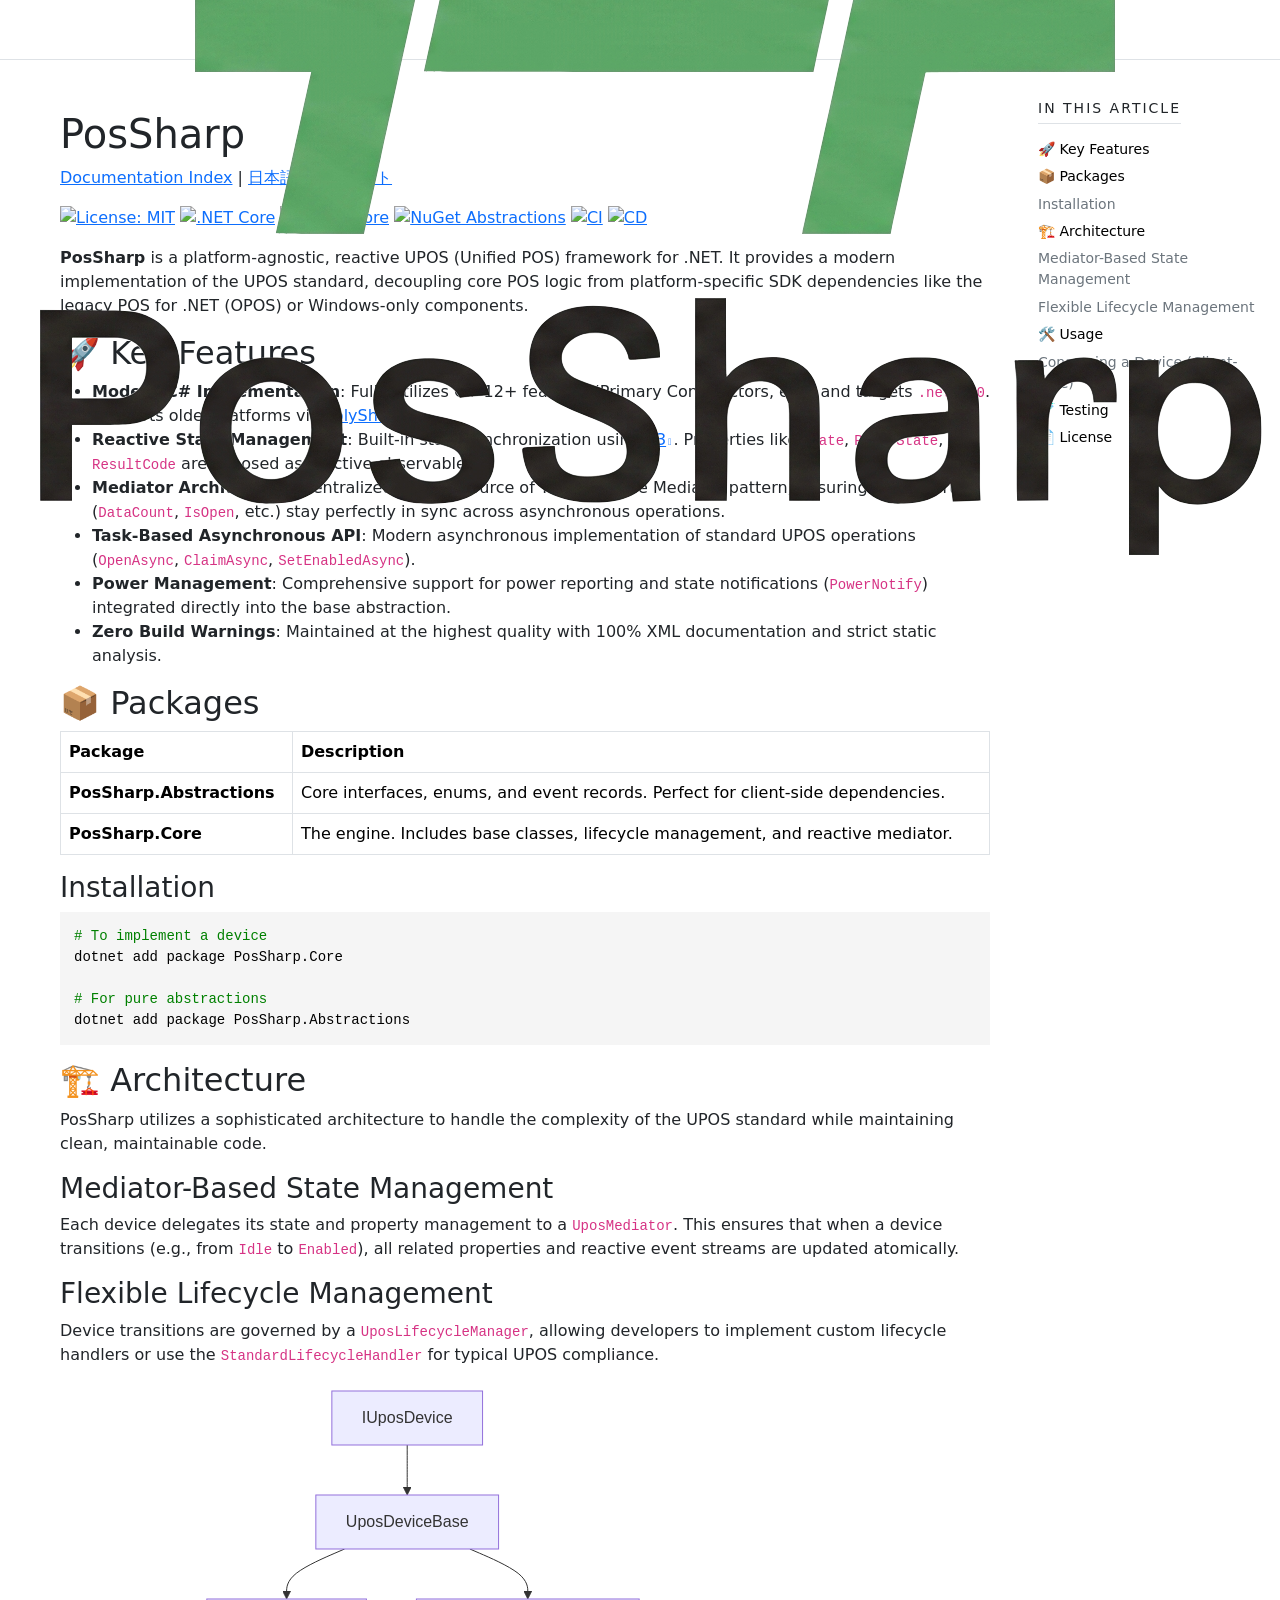
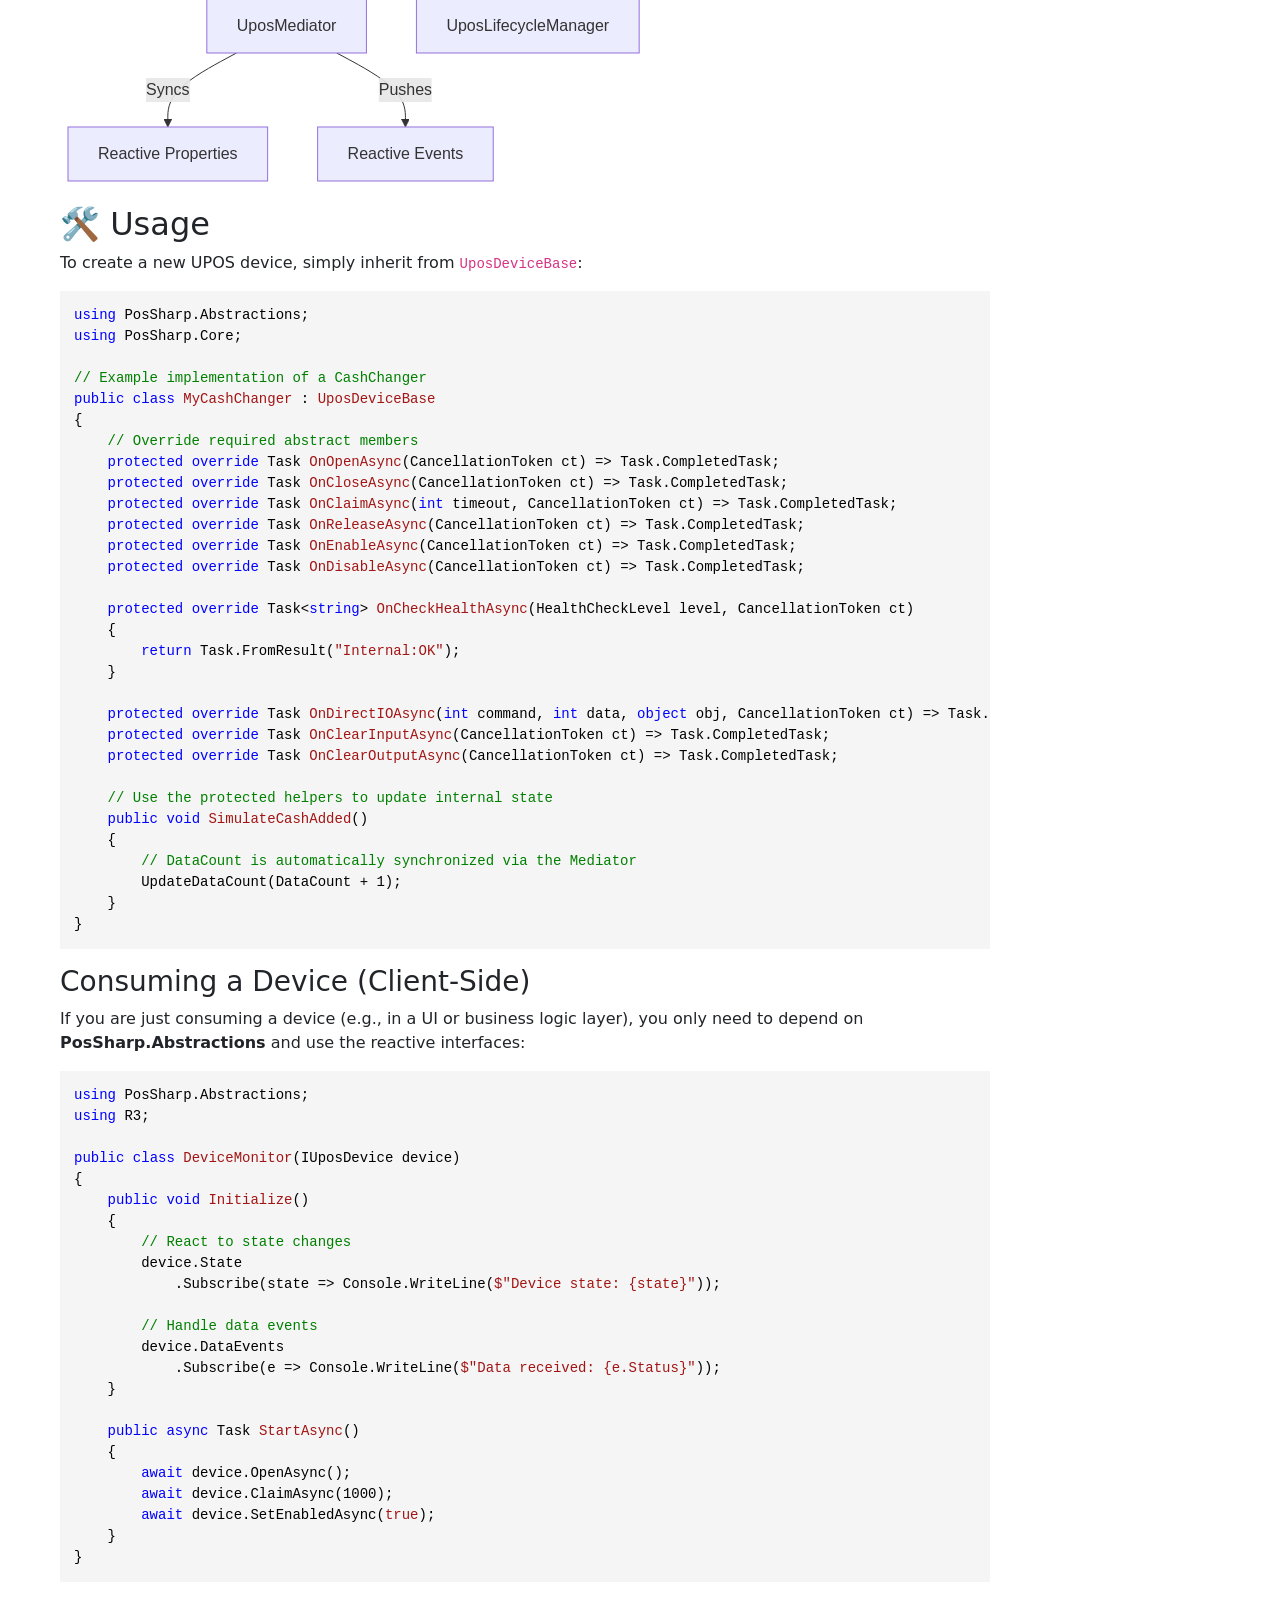
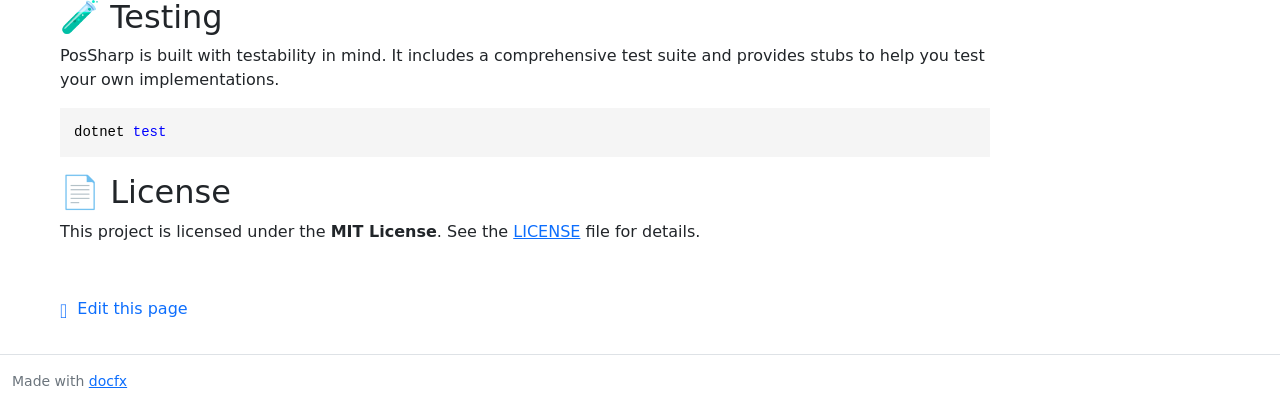
==== commit e27eaf06: "docs: integrate custom logos and icons into documentation" ====
--- a/docs/reference/README.html
+++ b/docs/reference/README.html
@@ -7,7 +7,7 @@
       <meta name="title" content="PosSharp | PosSharp API Reference ">
       
       
-      <link rel="icon" href="favicon.ico">
+      <link rel="icon" href="docs/images/docfx.svg">
       <link rel="stylesheet" href="public/docfx.min.css">
       <link rel="stylesheet" href="public/main.css">
       <meta name="docfx:navrel" content="">
@@ -44,7 +44,7 @@
       <nav id="autocollapse" class="navbar navbar-expand-md" role="navigation">
         <div class="container-xxl flex-nowrap">
           <a class="navbar-brand" href="index.html">
-            <img id="logo" class="svg" src="logo.svg" alt="">
+            <img id="logo" class="svg" src="docs/images/mainlogo.svg" alt="">
             
           </a>
           <button class="btn btn-lg d-md-none border-0" type="button" data-bs-toggle="collapse" data-bs-target="#navpanel" aria-controls="navpanel" aria-expanded="false" aria-label="Toggle navigation">
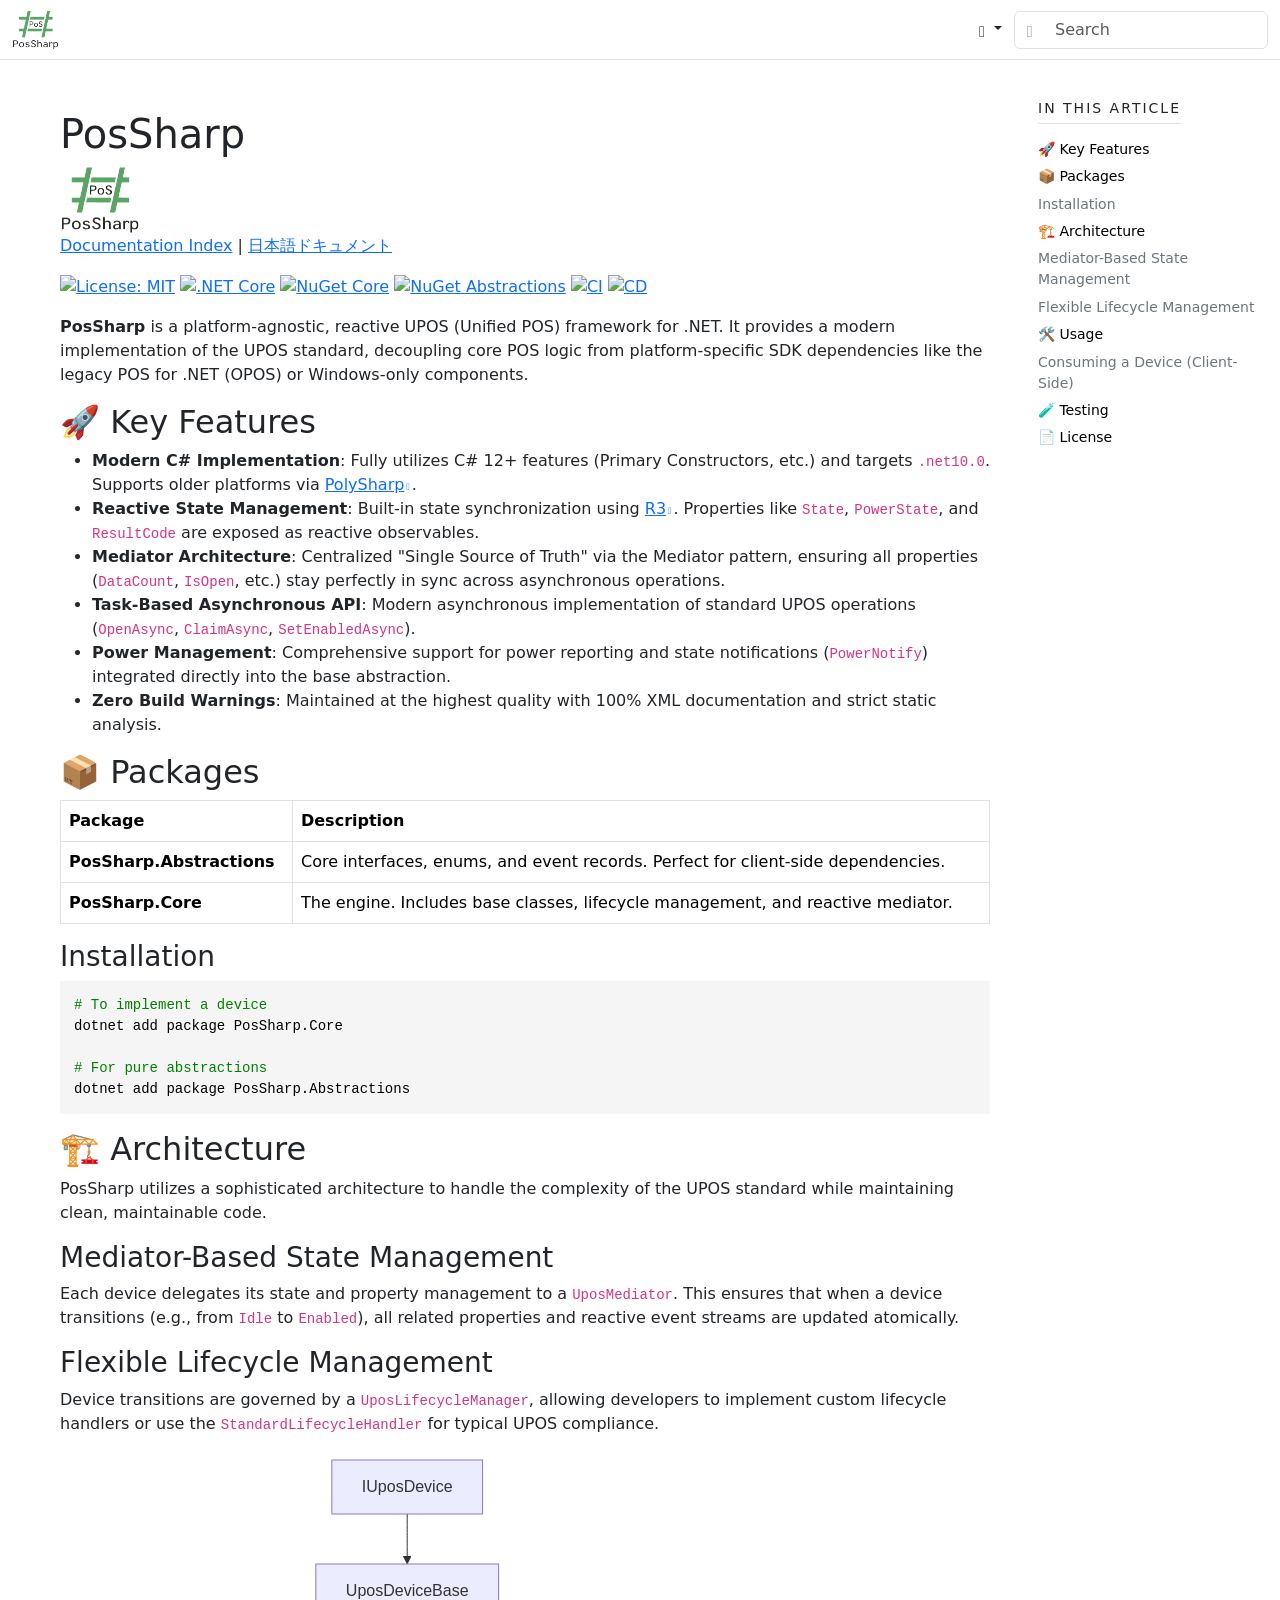
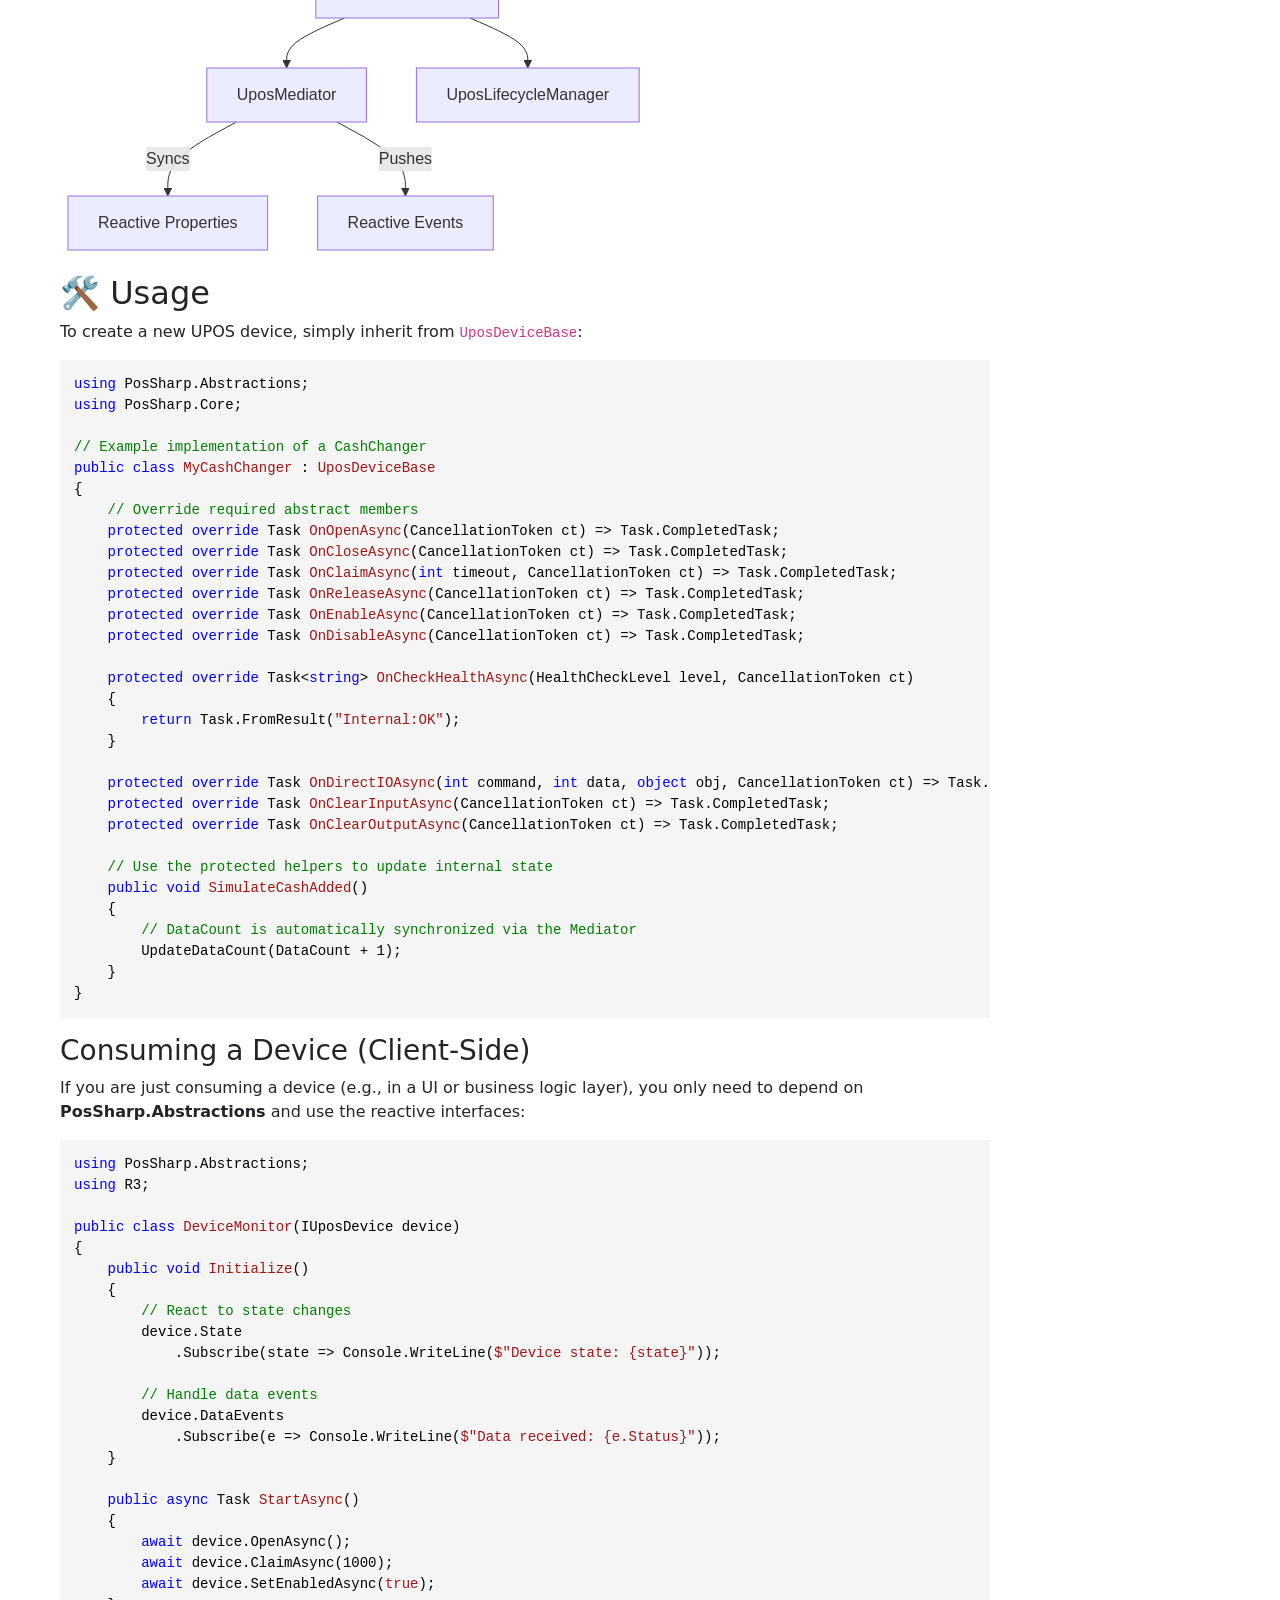
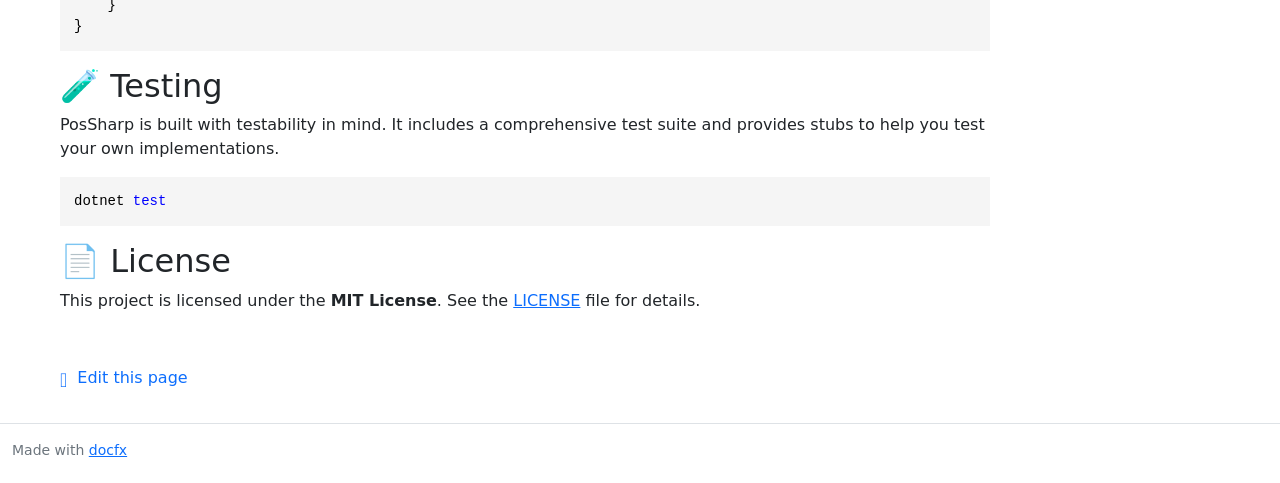
==== commit f665cdc6: "docs: integrate logo into README and update static site" ====
--- a/docs/reference/README.html
+++ b/docs/reference/README.html
@@ -73,6 +73,7 @@
         <article data-uid="">
 <h1 id="possharp">PosSharp</h1>
 
+<img src="docs/images/mainlogo.svg" style="width: 80px !important; height: auto !important;" alt="PosSharp Logo">
 <p><a href="docs/index.md">Documentation Index</a> | <a href="docs/index.jp.md">日本語ドキュメント</a></p>
 <p><a href="https://opensource.org/licenses/MIT"><img src="https://img.shields.io/badge/License-MIT-yellow.svg" alt="License: MIT"></a>
 <a href="https://dotnet.microsoft.com/download"><img src="https://img.shields.io/badge/.NET-10.0-blue.svg" alt=".NET Core"></a>
--- a/docs/reference/public/main.css
+++ b/docs/reference/public/main.css
@@ -0,0 +1,13 @@
+.navbar-brand img {
+    height: 40px !important;
+    width: auto !important;
+}
+
+article img {
+    max-width: 100%;
+    width: auto;
+}
+
+article img[style*="height"] {
+    width: auto !important;
+}
